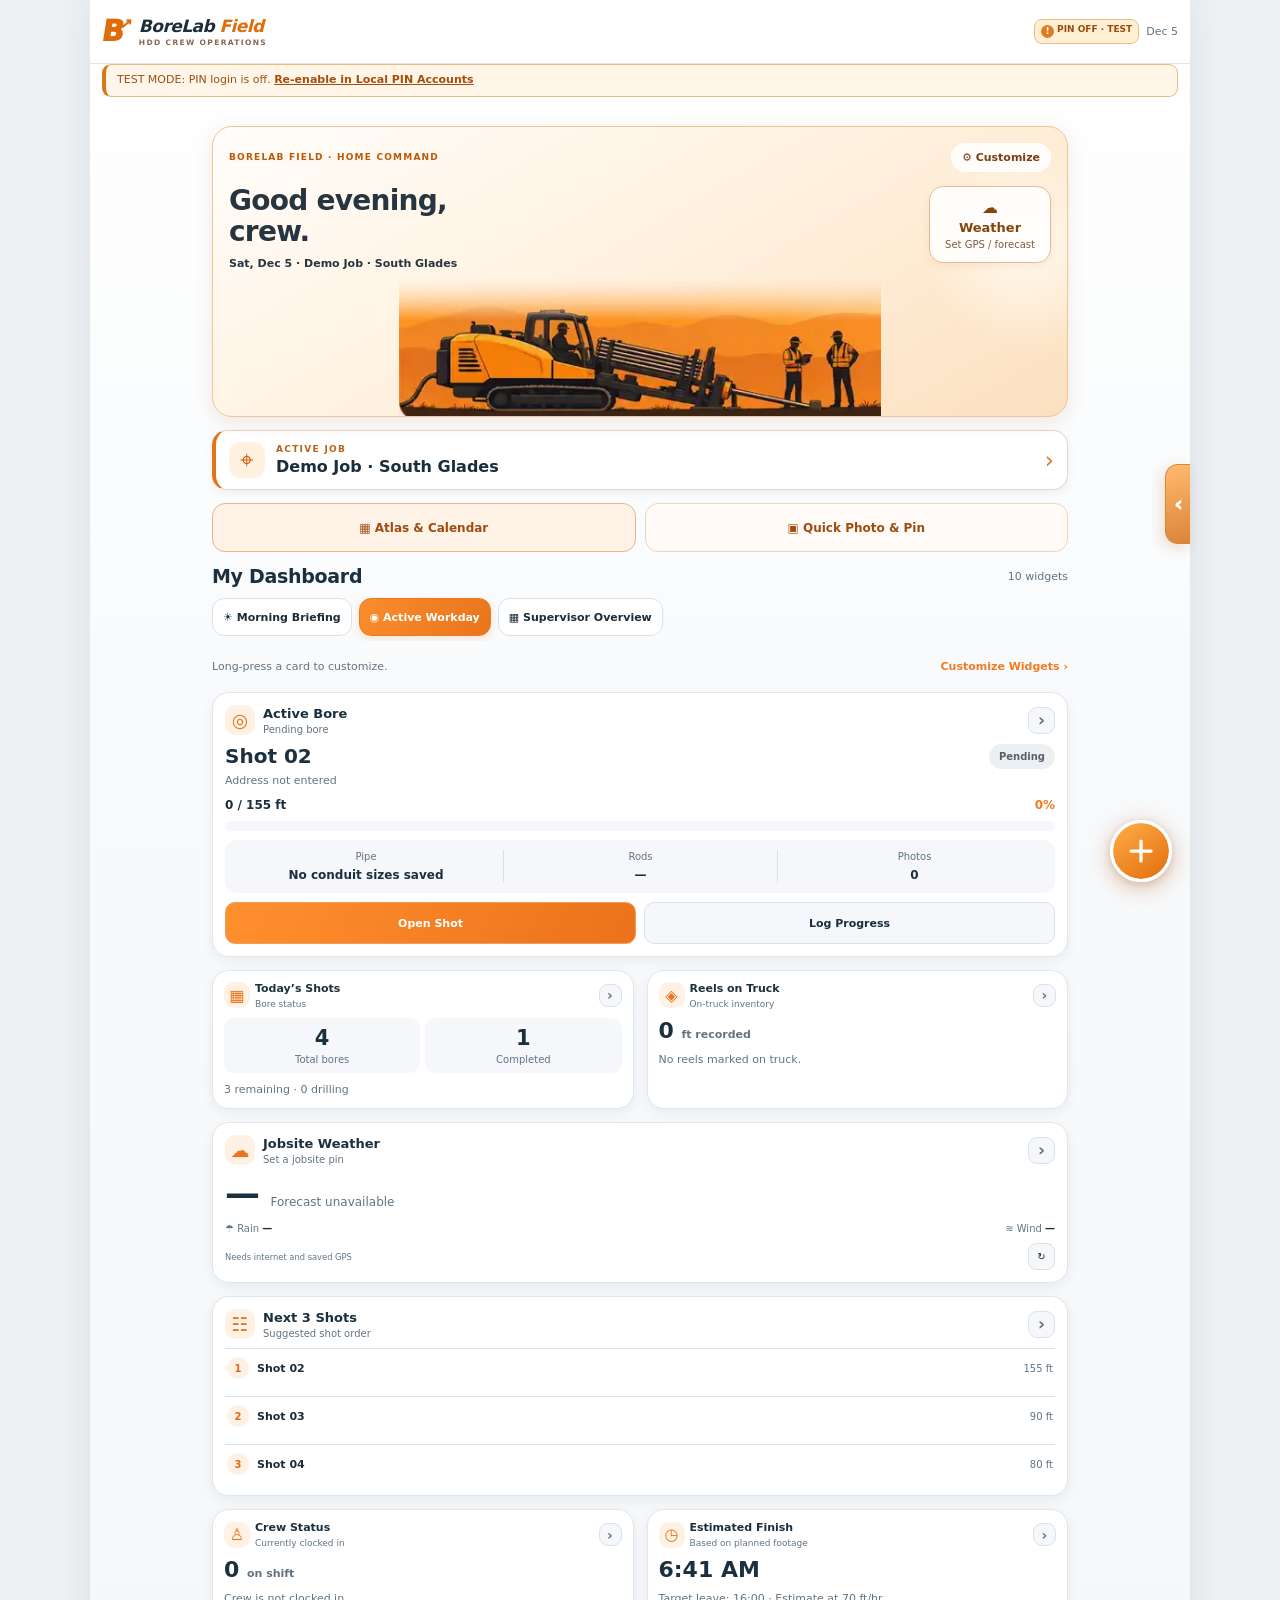
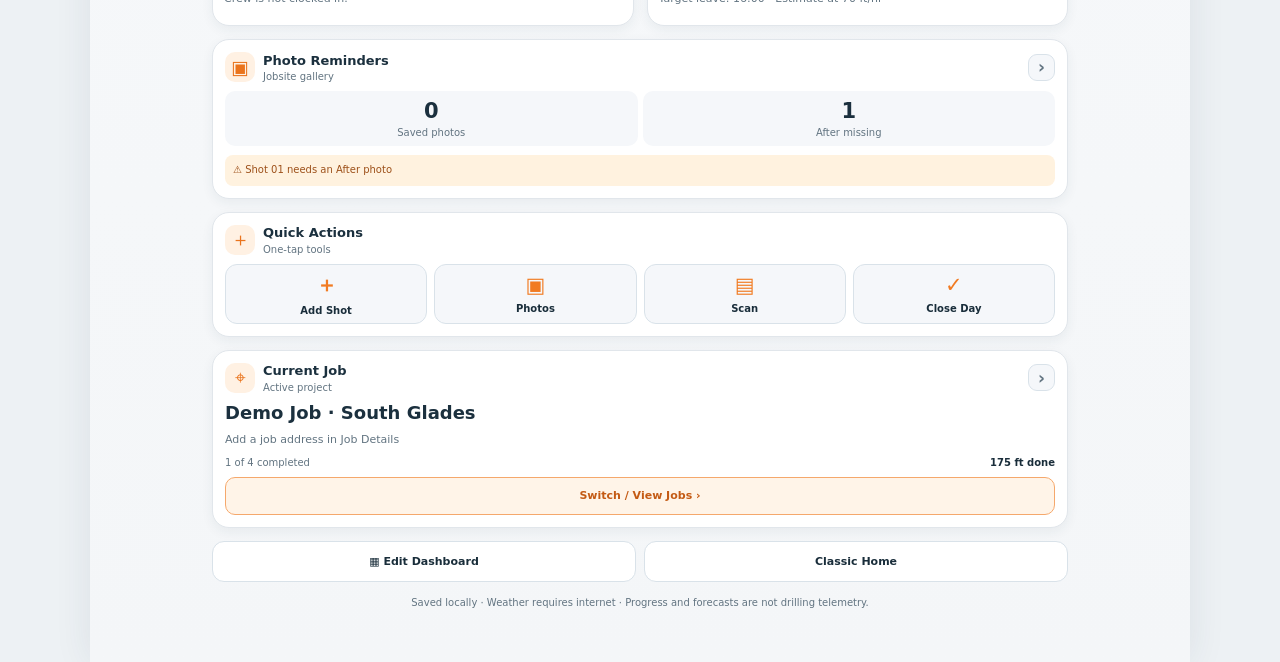
==== web/index.html @ 4ecd6b4b "Register Field Command route and move advanced tools into Settings" ====
<!doctype html>
<html lang="en" data-theme="daylight" data-local-auth="locked" data-local-role="none">
<head>
  <meta charset="utf-8">
  <meta name="viewport" content="width=device-width, initial-scale=1, viewport-fit=cover">
  <meta name="theme-color" content="#0b1722">
  <meta name="description" content="BoreLab Field — offline-friendly HDD crew job board, pipe planning, route ordering, GPS photos, saved crew roster, one-tap check-in and daily reports.">


<style>
:root{--bg:#09141f;--surface:#111f2d;--surface2:#162839;--surface3:#203448;--line:#294258;--text:#f4f8fb;--muted:#95acbd;--accent:#ff992c;--accent2:#e77712;--cyan:#21d7d3;--mint:#34dfb4;--danger:#fa7468;--shadow:0 16px 38px #0005;font-family:Inter,ui-sans-serif,system-ui,-apple-system,Segoe UI,Roboto,Arial,sans-serif;color-scheme:dark}*{box-sizing:border-box}html,body{margin:0;min-height:100%;background:#07111a;color:var(--text)}body{background:radial-gradient(circle at 15% -20%,#20445b 0,transparent 40%),#07111a}button,input,textarea,select{font:inherit}button{cursor:pointer}button:disabled{opacity:.44;cursor:not-allowed}a{color:var(--cyan)}.app-shell{max-width:1100px;margin:0 auto;min-height:100vh;min-height:100dvh;background:linear-gradient(180deg,#0e2030,#09141f 38%);padding-bottom:95px;box-shadow:0 0 70px #0007}.topbar{height:74px;display:flex;align-items:center;justify-content:space-between;padding:12px 18px;border-bottom:1px solid var(--line);background:#0b1b29ef;gap:12px;position:sticky;top:0;z-index:10;backdrop-filter:blur(12px)}.brand{display:flex;align-items:center;gap:11px;min-width:0}.brand-mark{font-weight:1000;font-size:33px;line-height:1;color:var(--accent);transform:skew(-9deg)}.brand-mark span{font-size:17px;vertical-align:top;margin-left:-5px}.brand strong{display:block;font-size:19px;font-style:italic;white-space:nowrap;letter-spacing:-.7px}.brand em{color:var(--accent);font-style:italic}.brand small{color:#a9bdc8;letter-spacing:2px;font-size:8px;display:block;margin-top:2px;font-weight:800}.top-date{font-size:12px;color:var(--muted);text-align:right;white-space:nowrap}.icon-btn{background:var(--surface2);border:1px solid var(--line);color:var(--text);border-radius:12px;padding:10px 12px}.icon-btn.small{font-size:21px;padding:6px 10px}.bottom-nav{position:fixed;z-index:15;bottom:0;left:50%;transform:translateX(-50%);height:78px;width:min(100%,1100px);display:flex;align-items:center;justify-content:space-around;background:#0d1f2ef7;border-top:1px solid #36546a;padding-bottom:env(safe-area-inset-bottom);backdrop-filter:blur(18px)}.nav-link{color:#aabcc7;background:none;border:0;padding:7px 12px;display:flex;flex-direction:column;align-items:center;gap:0;min-width:58px}.nav-link.active{color:var(--accent)}.nav-link small{font-size:11px}.nav-icon{font-size:28px;line-height:30px;font-weight:700}.new-shot-nav{height:58px;width:58px;flex-shrink:0;border-radius:50%;background:linear-gradient(135deg,#ffb044,#f1760b);color:#fff;border:4px solid #15283a;box-shadow:0 4px 18px #fa8b2380;font-size:38px;line-height:30px;margin-top:-24px}.page{padding:17px 16px 26px;max-width:1000px;margin:0 auto}.eyebrow{font-weight:800;font-size:10px;letter-spacing:2px;color:var(--cyan)}.muted{color:var(--muted)}.tiny{font-size:11px}.smalltext{font-size:13px}h1,h2,h3,p{margin:0}h1{font-size:27px;line-height:1.14;letter-spacing:-.7px}h2{font-size:19px;letter-spacing:-.3px}h3{font-size:15px}p{line-height:1.5}.hero{background:linear-gradient(110deg,#1b3447e8,#0e2437e8 60%,#14242e),radial-gradient(circle at 85% 55%,#ec841a55,transparent 25%);border:1px solid #3b5c6f;border-radius:20px;padding:20px;position:relative;overflow:hidden;box-shadow:var(--shadow);min-height:174px}.hero:after{content:"";position:absolute;right:-40px;bottom:-38px;width:220px;height:130px;border:24px solid #a75c1960;border-radius:60% 0 0 30%;transform:rotate(-24deg);pointer-events:none}.hero h1{margin-top:11px;max-width:420px}.hero p{margin-top:7px;font-size:13px;color:#bacbd6;max-width:415px}.hero .hero-tags{display:flex;gap:8px;margin-top:15px;flex-wrap:wrap}.tag,.status{font-size:11px;font-weight:800;border-radius:9px;padding:5px 8px;background:#1c3b4d;color:#cbebf4;border:1px solid #3a5f72;display:inline-block}.tag.teal{border-color:#1b8688;color:#48e1db;background:#0d353a}.status.complete{color:#67f4c4;background:#0a392f;border-color:#257f65}.status.progress{color:#ffce87;background:#46341d;border-color:#906432}.status.planned{color:#c2d2dd}.section-title{margin:22px 0 12px;display:flex;align-items:center;justify-content:space-between;gap:10px}.section-title h2{display:flex;align-items:center;gap:8px}.section-title .accentbar{width:5px;height:23px;background:var(--accent);border-radius:8px;display:inline-block}.section-title .hint{color:var(--muted);font-size:12px}.card{background:linear-gradient(140deg,#142739,#0f1f2d);border:1px solid #2a485e;border-radius:16px;padding:16px;box-shadow:0 5px 18px #0002}.card + .card{margin-top:12px}.progress{height:10px;background:#2c4354;border-radius:20px;overflow:hidden}.progress>div{height:100%;background:linear-gradient(90deg,#16bda4,#38e3ae);border-radius:20px;transition:width .25s}.card-head{display:flex;justify-content:space-between;align-items:center;gap:12px;margin-bottom:11px}.stats{display:grid;grid-template-columns:repeat(3,minmax(0,1fr));gap:10px;margin-top:12px}.stat{background:#122737;border:1px solid #29465b;border-radius:14px;padding:13px 10px;min-width:0}.stat span{display:block;color:#b0c2cd;font-size:11px;line-height:1.3}.stat strong{font-size:21px;display:block;margin-top:5px;white-space:nowrap}.stat strong.teal{color:var(--cyan)}.stat strong.orange{color:var(--accent)}.quick-grid{display:grid;grid-template-columns:repeat(3,1fr);gap:10px}.quick{border:1px solid #36586d;border-radius:14px;background:linear-gradient(150deg,#183247,#0e1e2c);padding:14px 7px;min-height:108px;display:flex;align-items:center;flex-direction:column;justify-content:center;gap:7px;color:var(--text);text-align:center}.quick .qicon{color:var(--accent);font-size:29px;line-height:30px}.quick strong{font-size:13px}.quick small{color:var(--muted);font-size:10px;line-height:1.3}.shot-list{display:grid;gap:10px}.shot{display:grid;grid-template-columns:auto 1fr auto;gap:12px;align-items:center;padding:13px;border-radius:14px;border:1px solid #35546b;background:#122636}.shot .shot-icon{display:grid;place-items:center;width:35px;height:38px;border-radius:10px;background:#254055;color:var(--accent);font-size:19px}.shot h3{font-size:14px;margin-bottom:4px}.shot small{font-size:11px;color:var(--muted);line-height:1.4}.shot-actions{display:flex;align-items:center;gap:5px}.shot .foot{color:var(--cyan);font-weight:850;font-size:14px}.shot-actions button{border:0;background:transparent;color:#b6c8d2;padding:8px;font-size:20px}.action-row{display:flex;flex-wrap:wrap;gap:9px;margin-top:12px}.btn{border:1px solid #476176;background:#1d3548;border-radius:12px;color:#f3f7fb;font-weight:750;padding:12px 16px;display:inline-flex;align-items:center;justify-content:center;gap:8px;text-decoration:none;font-size:13px}.btn.primary{border-color:#ffac47;background:linear-gradient(130deg,#ed8d24,#c9670b);color:white}.btn.cyan{border-color:#28bbba;background:linear-gradient(135deg,#058e94,#037177)}.btn.ghost{background:#102332}.btn.danger{border-color:#a94444;background:#4b2329}.btn.full{width:100%}.btn.micro{padding:6px 9px;font-size:11px;border-radius:8px}.btn:focus-visible,.nav-link:focus-visible,.quick:focus-visible{outline:2px solid var(--cyan);outline-offset:2px}.note{padding:12px 13px;border-radius:12px;border:1px solid #5e5c40;background:#343220;color:#eddfac;font-size:12px;line-height:1.45}.note.good{border-color:#2b766a;background:#123b37;color:#93f1d0}.note.error{border-color:#8c4750;background:#3d252d;color:#ffc3c3}.field{display:flex;flex-direction:column;gap:7px;font-size:12px;color:#b6cad5;font-weight:700}.field input,.field select,.field textarea{background:#0c1b28;color:#f6f9fc;border:1px solid #39596f;border-radius:10px;padding:11px 12px;min-width:0;width:100%;outline:none;font-size:14px}.field textarea{min-height:80px;resize:vertical}.field input:focus,.field select:focus,.field textarea:focus{border-color:var(--cyan);box-shadow:0 0 0 2px #21d7d322}.form-grid{display:grid;grid-template-columns:repeat(2,minmax(0,1fr));gap:12px}.field.wide{grid-column:1/-1}.select-row{display:flex;flex-wrap:wrap;gap:8px}.chip{border:1px solid #345771;color:#bdccdb;border-radius:99px;padding:9px 12px;background:#112837;font-size:12px;font-weight:750}.chip.active{border-color:var(--cyan);background:#10434b;color:#9bf4ee}.route-map{width:100%;height:230px;background:linear-gradient(130deg,#122635,#1d3445);border:1px solid #365569;border-radius:14px;overflow:hidden;position:relative}.route-map svg{width:100%;height:100%;display:block}.route-line{stroke:#21d7d3;stroke-width:3;stroke-dasharray:5 5;fill:none}.map-caption{position:absolute;bottom:10px;left:12px;color:#c2d2da;font-size:10px;background:#0b1b27cf;border-radius:6px;padding:5px 7px}.route-item{display:flex;align-items:center;gap:11px;padding:12px 3px;border-bottom:1px solid #294358}.route-item:last-child{border:0}.bubble{display:grid;place-items:center;background:linear-gradient(130deg,#ffb048,#e37410);color:white;border:2px solid #ffd68c;border-radius:50%;width:29px;height:29px;font-size:12px;font-weight:900;flex-shrink:0}.route-item .right{margin-left:auto;text-align:right;white-space:nowrap}.route-item .right strong{color:var(--cyan);font-size:13px}.route-item small{color:var(--muted);font-size:11px}.empty{text-align:center;padding:28px 20px;color:var(--muted);border:1px dashed #3a596b;border-radius:14px;background:#15293988}.empty .emptyicon{font-size:35px;color:var(--accent);margin-bottom:10px}.empty strong{color:#e4edf2;display:block;margin-bottom:7px}.photo-grid{display:grid;grid-template-columns:repeat(2,minmax(0,1fr));gap:10px}.photo-tile{background:#16293a;border:1px solid #365569;border-radius:13px;overflow:hidden;text-align:left;color:white;padding:0}.photo-tile img{width:100%;height:140px;display:block;object-fit:cover;background:#263947}.photo-tile .photo-text{padding:9px}.photo-tile .photo-text strong{font-size:12px;display:block;white-space:nowrap;overflow:hidden;text-overflow:ellipsis}.photo-tile .photo-text small{font-size:10px;color:var(--muted)}.photo-preview{max-width:100%;max-height:46vh;object-fit:contain;border-radius:10px}.modal-backdrop{position:fixed;inset:0;background:#01090edc;z-index:50;display:flex;align-items:flex-end;justify-content:center}.modal{width:min(100%,620px);max-height:92dvh;overflow:auto;background:#102332;border:1px solid #45647a;border-radius:22px 22px 0 0;padding:21px 17px 26px;box-shadow:0 -25px 90px #000b}.modal h2{font-size:20px}.modal-head{display:flex;align-items:center;justify-content:space-between;margin-bottom:17px}.modal form{display:grid;gap:13px}.modal .modal-footer{display:flex;justify-content:flex-end;gap:8px;margin-top:5px}.divider{height:1px;background:#2a4458;margin:15px 0}.table-wrap{overflow:auto}table{width:100%;border-collapse:collapse;font-size:12px}th,td{padding:11px 7px;text-align:left;border-bottom:1px solid #2e475a}th{color:var(--muted);font-weight:750}td:last-child,th:last-child{text-align:right}.toggle-item{padding:12px 0;border-bottom:1px solid #2d4355;display:flex;justify-content:space-between;align-items:center;gap:12px}.toggle-item label{font-size:13px}.settings-item{padding:11px 0;border-bottom:1px solid #30495c;display:flex;align-items:center;justify-content:space-between;gap:8px}.kbd{color:var(--muted);font-size:11px}.footer-note{text-align:center;font-size:11px;color:#70899b;margin:18px auto 12px;max-width:600px}#toast{position:fixed;z-index:100;bottom:94px;left:50%;transform:translate(-50%,20px);color:#fff;background:#19394a;border:1px solid var(--cyan);border-radius:13px;padding:12px 16px;font-size:13px;max-width:92vw;opacity:0;pointer-events:none;transition:.2s;box-shadow:0 10px 25px #0008}#toast.visible{opacity:1;transform:translate(-50%,0)}.hidden{display:none!important}.text-right{text-align:right}.between{display:flex;align-items:center;justify-content:space-between;gap:12px}.gap8{display:flex;gap:8px;align-items:center}.pillrow{display:flex;gap:6px;flex-wrap:wrap;margin-top:12px}.subheading{margin:0 0 10px;color:#a9c6d4;font-size:12px}.spaced{margin-top:13px}.lightline{border-top:1px solid #29465b;padding-top:12px;margin-top:12px}@media(min-width:700px){.page{padding:22px 32px 35px}.split{display:grid;grid-template-columns:1fr 1fr;gap:14px}.split>.card{margin-top:0}.quick-grid{grid-template-columns:repeat(4,1fr)}.hero{min-height:188px;padding:25px}.hero h1{font-size:32px}.photo-grid{grid-template-columns:repeat(3,1fr)}}@media(max-width:360px){.brand strong{font-size:16px}.brand small{font-size:7px}.top-date{font-size:10px}.page{padding:14px 11px}.stats{gap:6px}.stat{padding:10px 7px}.stat strong{font-size:18px}.quick strong{font-size:11px}.quick small{font-size:9px}.shot{gap:8px}.btn{padding:10px 12px}}

/* Crew check-in / roster additions */
.crew-picker{display:grid;grid-template-columns:repeat(2,minmax(0,1fr));gap:8px;margin-top:14px}.crew-pick{display:flex;gap:8px;align-items:center;padding:11px 9px;border:1px solid #385668;border-radius:11px;background:#0d2333;font-size:13px;min-width:0}.crew-pick input{accent-color:#18c7b4;width:18px;height:18px;flex:none}.crew-pick span{overflow-wrap:anywhere;flex:1}.onshift{color:#75e8b6;font-size:10px;white-space:nowrap}.checkout-row{display:grid;grid-template-columns:minmax(0,1fr) 140px;align-items:center;gap:10px;border-bottom:1px solid #2a4558;padding:9px 0}.checkout-row .field{font-size:11px}.btn:disabled{opacity:.45;filter:grayscale(.6);cursor:not-allowed}@media(max-width:360px){.crew-picker{grid-template-columns:1fr}}


/* v0.3 DAYLIGHT MODE — high contrast white/orange for outdoor HDD work. */
html[data-theme="daylight"]{
 --bg:#f4f7fa;--surface:#fff;--surface2:#edf3f7;--surface3:#e4edf4;--line:#c7d4df;
 --text:#142533;--muted:#526778;--accent:#db6700;--accent2:#a94a00;--cyan:#007e85;
 --mint:#067b5d;--danger:#b52e36;--shadow:0 6px 18px #17304814;color-scheme:light
}
html[data-theme="daylight"] body{background:#e8eef3;color:var(--text)}
html[data-theme="daylight"] .app-shell{background:linear-gradient(180deg,#fff,#f4f7fa 38%);box-shadow:0 0 36px #223c5115}
html[data-theme="daylight"] .topbar{background:#fffffff5;border-color:#c9d6df}
html[data-theme="daylight"] .brand small{color:#4c6271}
html[data-theme="daylight"] .bottom-nav{background:#fffffffa;border-top:1px solid #c5d3dd;box-shadow:0 -5px 20px #233d5116}
html[data-theme="daylight"] .nav-link{color:#455c6d}
html[data-theme="daylight"] .nav-link.active{color:#bb5100}
html[data-theme="daylight"] .new-shot-nav{border-color:#fff;box-shadow:0 4px 16px #c56b3061}
html[data-theme="daylight"] .icon-btn{background:#f4f7fa;border-color:#c4d3dd}
html[data-theme="daylight"] .eyebrow{color:#a94800}
html[data-theme="daylight"] .hero{background:linear-gradient(115deg,#17364acb,#10283feb),radial-gradient(circle at 70% 55%,#d9693280,transparent 40%);color:#fff;border-color:#3d6478}
html[data-theme="daylight"] .hero p{color:#e1edf3}
html[data-theme="daylight"] .hero .eyebrow{color:#ffc78e}
html[data-theme="daylight"] .tag{background:#e8eff3;color:#263f50;border-color:#bbcbd5}
html[data-theme="daylight"] .hero .tag{background:#244151;color:#f4f9fc;border-color:#547085}
html[data-theme="daylight"] .tag.teal{background:#d7f3f0;color:#006b67;border-color:#6ebfbb}
html[data-theme="daylight"] .status{background:#e8eef2;color:#263e4c;border-color:#bdd0dc;white-space:nowrap}
html[data-theme="daylight"] .status.complete{background:#d5f3e3;color:#0a6344;border-color:#86d7b1}
html[data-theme="daylight"] .status.progress{background:#fff0d4;color:#8f4a00;border-color:#e9b564}
html[data-theme="daylight"] .status.planned{color:#3a505e}
html[data-theme="daylight"] .card{background:#fff;border-color:#cfdae3;box-shadow:0 3px 12px #1d455012}
html[data-theme="daylight"] .stat{background:#f4f7fa;border-color:#d6e0e7}
html[data-theme="daylight"] .stat span{color:#4b6070}
html[data-theme="daylight"] .stat strong.teal{color:#007c7c}
html[data-theme="daylight"] .stat strong.orange{color:#c15b00}
html[data-theme="daylight"] .quick{background:#fff;border-color:#d1dce4}
html[data-theme="daylight"] .quick .qicon{color:#cf6300}
html[data-theme="daylight"] .shot{background:#fff;border-color:#d1dce4}
html[data-theme="daylight"] .shot .shot-icon{background:#fff0df;color:#c75a00}
html[data-theme="daylight"] .shot .foot{color:#00757c}
html[data-theme="daylight"] .shot-actions button{color:#355569}
html[data-theme="daylight"] .progress{background:#dde8ef}
html[data-theme="daylight"] .progress>div{background:linear-gradient(90deg,#f5a12e,#e57908)}
html[data-theme="daylight"] .btn{background:#f2f6f9;border-color:#b7cbd7;color:#173042}
html[data-theme="daylight"] .btn.primary{color:#fff;border-color:#d46b0a;background:linear-gradient(135deg,#f28b1d,#c85700)}
html[data-theme="daylight"] .btn.cyan{background:#007e84;border-color:#006b70;color:#fff}
html[data-theme="daylight"] .btn.ghost{background:#fff}
html[data-theme="daylight"] .btn.danger{background:#fff1f1;color:#a72831;border-color:#d6a0a4}
html[data-theme="daylight"] .note{background:#fff5df;border-color:#e0c27e;color:#695017}
html[data-theme="daylight"] .note.good{background:#e8f7ed;border-color:#9acbac;color:#175f43}
html[data-theme="daylight"] .note.error{background:#fff1f1;border-color:#d2a1a5;color:#982a33}
html[data-theme="daylight"] .field{color:#314b5d}
html[data-theme="daylight"] .field input,
html[data-theme="daylight"] .field select,
html[data-theme="daylight"] .field textarea{background:#fff;color:#182e3f;border-color:#b8ccd8}
html[data-theme="daylight"] .field input:focus,
html[data-theme="daylight"] .field select:focus,
html[data-theme="daylight"] .field textarea:focus{border-color:#d77207;box-shadow:0 0 0 2px #f3a54b50}
html[data-theme="daylight"] .chip{background:#f1f6fa;border-color:#c8d7e0;color:#314c5e}
html[data-theme="daylight"] .chip.active{background:#fff0df;border-color:#d47b12;color:#975000}
html[data-theme="daylight"] .route-map{background:linear-gradient(140deg,#e9f2f5,#dce8ed);border-color:#bcd0dc}
html[data-theme="daylight"] .map-caption{background:#173344d9;color:white}
html[data-theme="daylight"] .route-item{border-color:#d3e0e7}
html[data-theme="daylight"] .route-item .right strong{color:#00757a}
html[data-theme="daylight"] .empty{background:#f6f9fb;border-color:#bdcdd7}
html[data-theme="daylight"] .empty strong{color:#233c4b}
html[data-theme="daylight"] .photo-tile{background:#fff;border-color:#c3d3dd;color:#142c3b}
html[data-theme="daylight"] .photo-tile img{background:#e5edf2}
html[data-theme="daylight"] .modal{background:#fff;border-color:#bbccd7;box-shadow:0 -18px 48px #09202d38}
html[data-theme="daylight"] .divider,
html[data-theme="daylight"] .settings-item,
html[data-theme="daylight"] .checkout-row{border-color:#d8e1e7;background-color:transparent}
html[data-theme="daylight"] th,
html[data-theme="daylight"] td{border-color:#dce5eb}
html[data-theme="daylight"] th{color:#4a6070}
html[data-theme="daylight"] .crew-pick{background:#f7fafc;border-color:#c8d8e1}
html[data-theme="daylight"] .onshift{color:#13704c}
html[data-theme="daylight"] .footer-note{color:#5f7586}
html[data-theme="daylight"] #toast{color:white;background:#1d384b;border-color:#d07919}
html[data-theme="daylight"] .kbd{color:#617688}
html[data-theme="daylight"] .toggle-item{border-color:#d3e1e9}
@media(max-width:420px){
 .table-wrap{overflow-x:auto;-webkit-overflow-scrolling:touch}
 .table-wrap table{min-width:420px}
 .status{font-size:10px;padding:4px 6px}
}


/* v0.3.1 phone clarity: ensure status pills and actions are never clipped. */
.status.progress{height:auto;min-height:0;width:auto;overflow:visible;display:inline-flex;align-items:center;line-height:1.3;white-space:nowrap}
.card-head>div:first-child{min-width:0;flex:1}
.card-head>div:first-child h2{overflow-wrap:anywhere}
.card-head>.status{flex-shrink:0;margin-left:6px;align-self:center}
.crew-entries{padding:5px 14px}
.crew-entry{padding:13px 2px;border-bottom:1px solid var(--line);min-width:0}
.crew-entry:last-child{border-bottom:0}
.crew-entry-head{display:flex;justify-content:space-between;align-items:center;gap:10px;min-width:0}
.crew-entry-head .person{min-width:0;overflow-wrap:anywhere}
.crew-entry-head .person strong{display:block;font-size:14px}
.crew-entry-head .person small{display:block;margin-top:3px;font-size:11px}
.crew-entry-head .status{font-size:10px;flex-shrink:0;padding:5px 9px}
.crew-entry-foot{display:flex;justify-content:space-between;gap:12px;align-items:center;margin-top:10px;min-width:0}
.crew-entry-times{display:flex;gap:14px;align-items:baseline;flex-wrap:wrap;min-width:0;font-size:12px}
.crew-entry-times .muted{font-size:11px;margin-right:4px}
.crew-entry-times strong{font-size:12px;white-space:nowrap}
.crew-entry-foot .btn{flex-shrink:0}
html[data-theme="daylight"] .crew-entry{border-color:#dce5eb}
@media(max-width:600px){
 .hero{min-height:0;padding:15px 17px;border-radius:17px}
 .hero h1{font-size:22px;margin-top:6px}
 .hero p{font-size:12px;margin-top:5px;line-height:1.38}
 .hero .hero-tags{margin-top:10px;gap:6px}
 .hero .tag{font-size:10px;padding:5px 7px}
 .section-title{margin:17px 0 9px}
 .page{padding-top:14px}
 .card{padding:14px}
 .stat{padding:11px 8px}
 .stat strong{font-size:19px}
 .crew-entries{padding:4px 13px}
 .crew-entry-times{gap:7px 12px}
}
@media(max-width:360px){
 .card-head{align-items:flex-start}
 .card-head .status{margin-top:2px}
 .stats{gap:6px}
 .stat span{font-size:10px}
 .stat strong{font-size:18px}
 .crew-entry-foot{gap:6px}
}


/* Partially available map pins and assisted address lookups */
.route-map{background:#eaf1f5}
html:not([data-theme="daylight"]) .route-map{background:#142638}
.route-map .map-caption{max-width:calc(100% - 24px);white-space:normal;line-height:1.3}
.empty .btn{margin-top:12px}


.planner-mode-summary{display:flex;flex-direction:column;gap:7px;margin-top:14px;padding:14px 15px;background:#fff4e6;border:1px solid #e7bb83;border-radius:13px;line-height:1.38}
.planner-mode-summary strong{font-size:14px;color:#894000}
.planner-mode-summary span{font-size:12px;color:#344957}
.planner-mode-summary small{font-size:11px;color:#865013;font-weight:750}
html[data-theme="dark"] .planner-mode-summary{background:#2b2c26;border-color:#856439}
html[data-theme="dark"] .planner-mode-summary strong{color:#ffbe70}
html[data-theme="dark"] .planner-mode-summary span{color:#d5e0e8}
html[data-theme="dark"] .planner-mode-summary small{color:#ffc588}

.planner-home-summary{margin-bottom:9px;padding:12px 14px}
.planner-home-label{display:block;font-size:15px;line-height:1.4;margin-top:4px;overflow-wrap:anywhere}
.planner-home-summary small{display:block;margin-top:4px;font-size:11px}
.planner-home-summary .btn{flex-shrink:0}
#homeBaseSettings{scroll-margin-top:85px}
.map-pin{cursor:pointer;outline:none}
.map-pin:focus-visible circle{stroke:#172c39;stroke-width:4}
.route-item .right .btn{white-space:nowrap}
.equipment-item{display:flex;align-items:center;justify-content:space-between;gap:12px;border-bottom:1px solid var(--line);padding:12px 0}
.equipment-item:last-child{border-bottom:0}
.equipment-item small,.equipment-choice small{display:block;color:var(--muted);font-size:11px;margin-top:4px}
.equipment-checks{display:grid;grid-template-columns:repeat(2,minmax(0,1fr));gap:8px}
.equipment-choice{display:flex;align-items:center;gap:9px;padding:10px;border:1px solid var(--line);border-radius:11px;font-size:12px;min-width:0}
.equipment-choice input{accent-color:var(--accent);width:17px;height:17px}
.equipment-choice span{min-width:0;overflow-wrap:anywhere}
@media(max-width:430px){.equipment-checks{grid-template-columns:1fr}.equipment-item{align-items:flex-start;flex-wrap:wrap}}

/* v0.4.1: collapsed mode selector keeps job route as the focus. */
.route-picker-toggle{width:100%;min-height:58px;display:flex;align-items:center;justify-content:space-between;gap:12px;padding:12px 14px;appearance:none;border:1px solid var(--line);background:var(--surface2);color:var(--text);border-radius:13px;cursor:pointer;text-align:left;font:inherit}
.route-picker-toggle:focus-visible{outline:3px solid var(--accent);outline-offset:2px}
.route-picker-text{min-width:0;display:flex;flex-direction:column;gap:5px}
.route-picker-text strong{font-size:13px;line-height:1.3}
.route-picker-text small{font-size:12px;font-weight:700;color:var(--accent);line-height:1.2}
.route-picker-chevron{display:flex;align-items:center;justify-content:center;flex-shrink:0;width:29px;height:29px;border-radius:50%;background:var(--surface3);color:var(--text);font-size:21px}
.route-mode-choices{padding:12px 1px 2px}
.route-mode-choices[hidden]{display:none!important}
.route-result-note{display:flex;flex-direction:column;gap:5px;margin-top:11px}
.route-result-note:empty{display:none}
.route-result-note span{font-size:12px;color:var(--muted);line-height:1.4}
.route-result-note small{font-size:11px;color:var(--muted)}
.route-result-warning{padding:9px 11px;border-radius:10px;border:1px solid #e9c482;background:#fff1d9;color:#835000!important}
html[data-theme="dark"] .route-result-warning{border-color:#75593a;background:#332b20;color:#ffd18c!important}

.pipe-ledger-row{display:flex;justify-content:space-between;gap:12px;padding:10px 0;border-bottom:1px solid var(--line)}.pipe-ledger-row:last-child{border-bottom:0}
.equipment-row{padding:12px 0;border-bottom:1px solid var(--line)}.equipment-row:last-child{border-bottom:0}.equipment-row>.btn{margin:7px 7px 0 0}.service-alert{padding:10px 12px;border:1px solid var(--line);border-radius:10px;margin:8px 0}.service-alert.due{background:#ffedec;color:#8d2021;border-color:#e8afa8}.service-alert.soon{background:#fff0ce;color:#875000;border-color:#e6c179}.service-alert.good{background:#e5f8ee;color:#16613e;border-color:#9ad0b0}.service-alert.setup{background:var(--surface2);color:var(--text)}.service-alert p{margin-top:5px}html[data-theme="dark"] .service-alert.due{background:#4a2629;color:#ffd3cf}html[data-theme="dark"] .service-alert.soon{background:#4a3b20;color:#ffe5b1}html[data-theme="dark"] .service-alert.good{background:#204239;color:#c6f5dc}.truck-maintenance-form[hidden]{display:none!important}
.closeout-stats{display:grid;grid-template-columns:repeat(2,minmax(0,1fr));gap:10px;margin-top:13px}
.closeout-stats>div{display:flex;flex-direction:column;gap:5px;background:var(--surface2);padding:12px;border:1px solid var(--line);border-radius:11px}
.closeout-stats strong{font-size:21px;color:var(--accent)}.closeout-stats small{font-size:11px;color:var(--muted)}
.closeout-check{display:flex;align-items:center;gap:12px;padding:12px 4px;border-bottom:1px solid var(--line);font-size:13px}
.closeout-check input{width:20px;height:20px;accent-color:#e57e20}
.closeout-item{display:flex;flex-direction:column;gap:4px;padding:10px 0;border-bottom:1px solid var(--line)}
.closeout-item small{color:var(--muted)}
.closeout-warning{padding:12px 14px;margin-top:12px;border-radius:12px;background:#fff1d9;color:#794d10;border:1px solid #e9c582}
.closeout-warning p{font-size:12px;line-height:1.4;margin:5px 0 0}
html[data-theme="dark"] .closeout-warning{background:#362d20;color:#ffd799;border-color:#6f5630}

.mud-stat-grid{display:grid;grid-template-columns:repeat(3,minmax(0,1fr));gap:8px}.mud-stat-grid>div{border:1px solid var(--line);background:var(--surface2);padding:10px 8px;border-radius:10px;display:flex;flex-direction:column;gap:4px}.mud-stat-grid small{font-size:11px;color:var(--muted)}.mud-stat-grid strong{font-size:13px}
.mud-product-item{display:flex;align-items:center;gap:8px;border-bottom:1px solid var(--line);padding:10px 0}.mud-product-item label{display:flex;align-items:center;gap:9px;flex:1;min-width:0;font-size:12px}.mud-product-item input{width:18px;height:18px;flex-shrink:0;accent-color:#e57e20}.mud-product-item label span{min-width:0;overflow-wrap:anywhere}.mud-product-item small,.mud-dose-item small{display:block;color:var(--muted);font-size:11px;margin-top:4px;overflow-wrap:anywhere}.mud-dose-item{display:flex;align-items:flex-start;justify-content:space-between;gap:12px;padding:11px 0;border-bottom:1px solid var(--line);font-size:12px}.mud-dose-item>strong:last-child{color:var(--accent);text-align:right;flex-shrink:0}
.mud-label-preview{display:flex;align-items:center;gap:13px;margin:12px 0;border:1px solid var(--line);background:var(--surface2);padding:10px;border-radius:12px}
.mud-label-preview img{width:85px;height:96px;object-fit:contain;background:white;border-radius:8px}
.mud-label-preview strong{font-size:12px;line-height:1.4}
.mud-scan-copy{margin:10px 0 16px;border:1px solid var(--line);border-radius:10px;padding:11px}
.mud-scan-copy summary{cursor:pointer;font-size:12px;font-weight:750}
.mud-scan-copy pre{font-size:11px;line-height:1.4;white-space:pre-wrap;word-break:break-word;max-height:230px;overflow:auto;color:var(--muted)}
.mud-rate-check{display:flex;gap:10px;padding:12px;background:var(--surface2);border-radius:11px;align-items:flex-start;font-size:12px}
.mud-rate-check input{margin-top:1px;flex-shrink:0;width:20px;height:20px;accent-color:var(--accent)}

.mud-level-control{grid-column:1/-1;min-width:0}
.mud-level-heading{display:block;font-size:13px;font-weight:800;margin-bottom:9px}
.mud-level-picks{display:grid;grid-template-columns:repeat(3,minmax(0,1fr));gap:7px}
.mud-level-choice{font:inherit;font-size:12px;font-weight:700;min-height:44px;padding:8px 5px;border:1px solid var(--line);border-radius:10px;background:var(--surface2);color:var(--text);cursor:pointer}
.mud-level-choice.active{background:var(--accent);color:white;border-color:var(--accent)}
.mud-level-choice:focus-visible{outline:3px solid var(--accent);outline-offset:2px}
.mud-level-control input[readonly]{background:var(--surface2);opacity:0.9}
.mud-level-hint{margin-top:7px;line-height:1.45}
@media(min-width:540px){.mud-level-picks{grid-template-columns:repeat(6,minmax(0,1fr))}}

.mud-stock-number{display:flex;flex-direction:column;gap:4px;margin-top:12px;background:var(--surface2);border-radius:10px;padding:12px}
.mud-stock-number strong{font-size:20px;color:var(--accent)}
.mud-stock-number small{font-size:11px;color:var(--muted)}
.mud-stock-row{display:flex;justify-content:space-between;align-items:center;gap:12px;padding:11px 0;border-bottom:1px solid var(--line);font-size:12px}
.mud-stock-row:last-child{border-bottom:0}
.mud-stock-row strong:last-child{text-align:right}

.mud-stock-check{display:flex;align-items:center;justify-content:space-between;gap:10px;padding:11px 0;border-bottom:1px solid var(--line);font-size:12px}
.mud-stock-check>div{min-width:0;overflow-wrap:anywhere}.mud-stock-check p{margin-top:4px}
.mud-stock-check>strong{text-align:right;flex-shrink:0;font-size:11px}
.mud-stock-check.short>strong{color:#c94b37}.mud-stock-check.enough>strong{color:#28865a}.mud-stock-check.untracked>strong{color:var(--muted)}
.mud-recipe-line{display:flex;justify-content:space-between;gap:10px;padding:7px 0;border-bottom:1px solid var(--line);font-size:12px}.mud-recipe-line>strong{flex-shrink:0}


/* Disk-backed offline PDF manual badges. */
.manual-machine-grid{display:grid;grid-template-columns:repeat(2,minmax(0,1fr));gap:8px}
.manual-machine{padding:12px;min-height:70px;border:1px solid var(--line);background:var(--surface2);color:var(--text);border-radius:12px;text-align:left}
.manual-machine.active{border:2px solid var(--accent);background:var(--surface3)}
.manual-machine strong{display:block;font-size:14px}
.manual-machine small{color:var(--muted);font-size:11px}
.manual-slot{padding:13px 0;border-bottom:1px solid var(--line)}
.manual-slot:last-child{border:0}
.manual-slot-info{display:flex;align-items:flex-start;justify-content:space-between;gap:10px}
.manual-slot .action-row{margin-top:10px}
.manual-search-result{border:1px solid var(--line);background:var(--surface2);border-radius:12px;margin-top:10px;padding:12px}
.manual-search-result .smalltext{line-height:1.5}
.manual-highlight{background:#ffd46b;color:#27210e;border-radius:3px;padding:0 2px}
.manual-alt-row{display:flex;align-items:flex-start;flex-wrap:wrap;gap:8px;padding:8px 0 0;margin-top:6px}
.manual-alt-row .tiny{flex:1 1 160px;align-self:center}
.manual-my-link{border-left:3px solid var(--cyan);padding-left:8px}
.manual-ok{color:var(--mint);font-size:12px;font-weight:800}
.manual-missing{color:var(--muted);font-size:12px;font-weight:700}
@media(min-width:650px){.manual-machine-grid{grid-template-columns:repeat(3,minmax(0,1fr))}}


/* BoreLab Field v0.10: teach through actions, not a wall of utilities. */
.ux-welcome{display:flex;align-items:center;justify-content:space-between;gap:12px;margin:4px 0 18px}
.ux-welcome h1{font-size:clamp(25px,5.8vw,35px);letter-spacing:-.9px}
.ux-welcome .eyebrow{letter-spacing:1.15px}
.ux-job-card{background:var(--surface);border:1px solid var(--line);border-left:5px solid #0b9e94;border-radius:18px;padding:16px;box-shadow:var(--shadow);display:grid;gap:14px}
.ux-job-title{display:flex;align-items:center;justify-content:space-between;gap:10px}
.ux-job-title h2{font-size:clamp(20px,4.8vw,26px)}
.ux-job-title p{font-size:12px;color:var(--muted);margin-top:3px}
.ux-progress-track{height:11px;border-radius:99px;background:var(--surface3);overflow:hidden}
.ux-progress-fill{height:100%;background:linear-gradient(90deg,#008d8d,#15b9a3);border-radius:99px}
.ux-job-meta{display:flex;justify-content:space-between;gap:12px;flex-wrap:wrap}
.ux-job-meta span{font-size:12px;color:var(--muted)}
.ux-job-meta strong{font-size:15px;color:var(--text);display:block;margin-top:3px}
.ux-section-heading{display:flex;align-items:center;justify-content:space-between;gap:10px;margin:22px 0 12px}
.ux-section-heading h2{font-size:19px}
.ux-section-heading .btn{white-space:nowrap}
.ux-tile-grid{display:grid;grid-template-columns:repeat(2,minmax(0,1fr));gap:11px}
.ux-tile{min-width:0;min-height:102px;display:flex;align-items:center;gap:10px;border:1px solid var(--line);background:var(--surface);border-radius:16px;padding:14px 11px;text-align:left;color:var(--text);box-shadow:var(--shadow);transition:transform .1s ease,border-color .1s ease}
.ux-tile:active{transform:scale(.98)}.ux-tile:focus-visible{outline:3px solid var(--accent);outline-offset:2px}
.ux-tile-icon{display:grid;place-items:center;flex-shrink:0;width:42px;height:42px;border-radius:13px;background:var(--surface2);font-size:26px;color:var(--accent)}
.ux-tile:nth-child(4n+1) .ux-tile-icon{background:#fff0dc;color:#a75507}
.ux-tile:nth-child(4n+2) .ux-tile-icon{background:#e2f5f1;color:#057967}
.ux-tile:nth-child(4n+3) .ux-tile-icon{background:#e6f0fe;color:#2768b0}
.ux-tile:nth-child(4n+4) .ux-tile-icon{background:#eff0f5;color:#586778}
.ux-tile strong{display:block;font-size:14px;line-height:1.15}
.ux-tile small{display:block;color:var(--muted);font-size:11px;line-height:1.3;margin-top:4px}
.ux-next{border:1px solid #e6c999;border-radius:16px;background:linear-gradient(120deg,#fff6e5,#ffe6bc);color:#442b12;padding:15px;display:flex;gap:12px;align-items:center;margin-top:15px}
.ux-next strong{display:block;color:#8d4809;font-size:11px;letter-spacing:.8px;text-transform:uppercase}
.ux-next p{color:#422f1d;font-size:13px;margin-top:4px}
.ux-next .btn{min-width:85px}
.ux-tools-section{margin:18px 0}
.ux-tools-section h2{font-size:15px;margin:0 0 10px}
.ux-details{border:1px solid var(--line);border-radius:15px;background:var(--surface);padding:13px 14px;margin-top:18px}
.ux-details>summary{font-weight:800;cursor:pointer;padding:3px 0;list-style-position:inside}
.ux-details[open]>summary{margin-bottom:12px}
.ux-settings-group{border:1px solid var(--line);background:var(--surface);border-radius:16px;padding:14px;margin:12px 0}
.ux-settings-group summary{cursor:pointer;font-size:15px;font-weight:850;padding:2px 0;list-style-position:inside}
.ux-settings-group[open] summary{margin-bottom:12px}
.ux-mode-picker{display:grid;grid-template-columns:repeat(2,minmax(0,1fr));gap:8px}
.ux-mode-picker label{padding:10px;border-radius:12px;background:var(--surface2);font-size:13px;display:flex;align-items:center;gap:7px}
.ux-mode-picker input{accent-color:var(--accent)}
.ux-favorite-grid{display:grid;grid-template-columns:repeat(2,minmax(0,1fr));gap:7px}
.ux-favorite-grid label{display:flex;align-items:center;gap:8px;min-height:46px;border:1px solid var(--line);padding:9px;border-radius:10px;font-size:12px}
.ux-favorite-grid input{accent-color:var(--accent);width:18px;height:18px}
.ux-guide-step{font-size:12px;color:var(--muted);font-weight:800;margin-bottom:10px}
.ux-guide-track{display:flex;gap:6px;margin-bottom:18px}
.ux-guide-track span{height:6px;border-radius:10px;flex:1;background:var(--surface3)}
.ux-guide-track span.active{background:#008d8d}
.ux-guide-big-input{font-size:35px!important;font-weight:900;min-height:72px;text-align:center}
.ux-guide-tip{border-radius:13px;background:var(--surface2);border-left:4px solid var(--cyan);padding:12px;font-size:12px;margin:12px 0;line-height:1.45}
.ux-settings-intro{font-size:13px;color:var(--muted);margin:7px 0 14px}
html[data-field-mode="on"] .btn,html[data-field-mode="on"] .icon-btn,html[data-field-mode="on"] .ux-tile,html[data-field-mode="on"] .nav-link,html[data-field-mode="on"] .quick{min-height:54px}
html[data-field-mode="on"] input,html[data-field-mode="on"] select,html[data-field-mode="on"] textarea{min-height:50px}
html[data-field-mode="on"] .ux-tile{min-height:122px}
html[data-large-text="on"]{font-size:18px}
html[data-large-text="on"] .smalltext{font-size:15px}
html[data-large-text="on"] .tiny,html[data-large-text="on"] .ux-tile small{font-size:13px}
html[data-large-text="on"] .ux-tile strong{font-size:16px}
html[data-large-text="on"] .nav-link small{font-size:13px}
html[data-theme="dark"] .ux-next{background:linear-gradient(120deg,#443019,#573718);border-color:#966c2c;color:#fff2da}
html[data-theme="dark"] .ux-next strong,html[data-theme="dark"] .ux-next p{color:#fff2da}
html[data-theme="dark"] .ux-tile:nth-child(n) .ux-tile-icon{background:#263c4a;color:#ffad4d}
@media(max-width:365px){.ux-tile{padding:10px 8px;gap:7px}.ux-tile-icon{width:38px;height:38px}.ux-tile strong{font-size:12px}.ux-tile small{font-size:10px}}
@media(min-width:700px){.ux-tile-grid{grid-template-columns:repeat(3,minmax(0,1fr))}}


/* v0.10.1: tuned against actual 350–400 CSS px phone screenshots */
.topbar{height:62px;padding:8px 13px}
.brand{gap:8px}.brand-mark{font-size:29px}.brand-mark span{font-size:14px}
.brand strong{font-size:17px;letter-spacing:-.55px}.brand small{font-size:7.5px;letter-spacing:1.45px}
.top-date{font-size:11px}
.topbar .icon-btn.small{min-height:42px;min-width:42px;padding:5px 9px;font-size:21px}
.bottom-nav{height:74px;padding-top:2px}
.nav-link{gap:3px;min-width:51px;min-height:53px;padding:4px 8px}
.nav-link small{font-size:11px;font-weight:700}
.nav-icon{height:27px;line-height:1;display:grid;place-items:center}
.nav-icon svg{width:23px;height:23px}
.new-shot-nav{height:54px;width:54px;font-size:34px}
.ux-home{padding:11px 13px 22px}
.ux-home .ux-welcome{position:relative;min-height:96px;margin:0 0 12px;padding:16px 14px;
 display:flex;align-items:flex-start;overflow:hidden;border:1px solid #d5e3eb;
 background:linear-gradient(112deg,#ffffff 12%,#eef6fa 60%,#e3eef4);border-radius:17px}
.ux-home .ux-welcome::after{content:"";position:absolute;bottom:0;left:15px;width:34px;height:3px;background:#df7418;border-radius:4px}
.ux-banner-copy{position:relative;z-index:1;max-width:73%;pointer-events:none}
.ux-banner-copy .eyebrow{font-size:9px;letter-spacing:1.15px;color:#ae5712}
.ux-banner-copy h1{font-size:clamp(22px,5.8vw,29px);margin:6px 0 3px;color:#1c2d39;letter-spacing:-.7px;line-height:1.13}
.ux-banner-copy p{color:#5d7180;font-size:11.5px;font-weight:550}
.ux-rig-art{position:absolute;bottom:0;right:0;height:112px;width:min(70%,320px);opacity:.88;pointer-events:none;object-fit:contain;object-position:right bottom}
.ux-help-btn{position:absolute;z-index:2;right:11px;top:11px;border:1px solid #b6cbd7;background:#ffffffe8;color:#285266;
 border-radius:100%;width:32px;height:32px;font-size:18px;font-weight:800}
.ux-job-card{gap:8px;padding:13px 14px;border-left-width:4px;border-radius:15px;box-shadow:0 3px 12px #1f415813}
.ux-job-title{align-items:center;gap:8px}
.ux-job-title .eyebrow{font-size:9px;letter-spacing:1px}
.ux-job-title h2{font-size:clamp(17px,4.4vw,21px);line-height:1.1;margin:5px 0 4px;letter-spacing:-.45px}
.ux-job-name{min-width:0;flex:1}
.ux-job-title p{font-size:11px;margin:0}
.ux-job-edit{border:1px solid var(--line);background:var(--surface2);border-radius:11px;padding:8px;color:var(--text);
 min-width:44px;min-height:40px;font-size:12px;font-weight:750;flex-shrink:0}
.ux-progress-row{display:flex;align-items:center;gap:9px}
.ux-progress-track{flex:1;height:9px}
.ux-progress-pct{font-size:12px;color:var(--text);min-width:34px;text-align:right}
.ux-job-meta{display:flex;align-items:center;gap:7px 14px;justify-content:space-between;flex-wrap:wrap;border-top:1px solid var(--line);padding-top:8px}
.ux-job-meta span{font-size:11px;white-space:nowrap}
.ux-job-meta strong{font-size:12px;display:inline;margin:0 2px 0 0}
.ux-job-more{border:0;background:transparent;color:var(--accent);font-size:11px;font-weight:800;padding:4px}
.ux-demo-label{font-size:10px;color:var(--muted);margin:0}
.ux-section-heading{margin:16px 0 9px;align-items:center;gap:8px}
.ux-section-heading h2{font-size:clamp(17px,4.4vw,19px);line-height:1.2;letter-spacing:-.4px}
.ux-section-heading .btn{font-size:11px;padding:7px 9px}
.ux-tile-grid{grid-template-columns:repeat(2,minmax(0,1fr));gap:9px}
.ux-tile{min-height:83px;gap:10px;padding:10px 11px;border-radius:14px;box-shadow:0 2px 7px #15354912}
.ux-tile-icon{width:40px;height:40px;border-radius:11px;flex:0 0 40px}
.ux-tile-icon svg{width:25px;height:25px}
.ux-tile span:last-child{min-width:0}
.ux-tile strong{font-size:13px;line-height:1.2;letter-spacing:-.1px}
.ux-tile small{font-size:10.5px;margin-top:4px;line-height:1.2}
.ux-next{padding:11px 12px;margin-top:11px;gap:10px;border-radius:14px;min-height:67px}
.ux-next-icon{flex:0 0 33px;color:#ae660c}
.ux-next-icon svg{width:26px;height:26px}
.ux-next-content{min-width:0;flex:1}
.ux-next strong{font-size:10px}
.ux-next p{font-size:11px;line-height:1.3;margin-top:2px}
.ux-next-cta{border:0;background:#d96c04;color:#fff;font-size:11px;font-weight:850;min-width:66px;min-height:39px;
 padding:8px 10px;border-radius:10px;white-space:nowrap}
.ux-details{margin-top:14px;padding:11px 12px;border-radius:13px}
.ux-details>summary{font-size:13px}
.ux-footer-row{display:flex;align-items:center;justify-content:space-between;gap:10px;margin:15px 0 5px}
.ux-footer-row strong{font-size:14px}
.ux-home .footer-note{font-size:9px;line-height:1.45;opacity:.8;margin:14px auto 8px}
.ux-favorite-label{display:flex;gap:6px;align-items:center;min-width:0}
.ux-favorite-label svg{width:18px;height:18px;flex:0 0 18px}
html[data-theme="dark"] .ux-home .ux-welcome{background:linear-gradient(112deg,#172c3c,#233849 75%,#1c2f3b);border-color:#3e5d6e}
html[data-theme="dark"] .ux-banner-copy h1{color:#edf7fa}
html[data-theme="dark"] .ux-banner-copy p{color:#a8c5d3}
html[data-theme="dark"] .ux-help-btn{background:#203c4b;color:#f3f8fa;border-color:#4a6a7c}
html[data-theme="dark"] .ux-rig-art{opacity:.3}
html[data-theme="dark"] .ux-job-card{box-shadow:0 3px 18px #0003}
html[data-field-mode="on"] .ux-tile{min-height:103px}
html[data-field-mode="on"] .ux-next-cta,html[data-field-mode="on"] .ux-job-edit,html[data-field-mode="on"] .ux-help-btn{min-height:50px;min-width:50px}
html[data-large-text="on"] .ux-tile strong{font-size:16px}
html[data-large-text="on"] .ux-tile small,html[data-large-text="on"] .ux-next p{font-size:13px}
@media(max-width:365px){
 .topbar{padding:7px 10px}.brand strong{font-size:15px}.brand small{font-size:7px}
 .ux-home{padding:10px 10px 20px}
 .ux-tile{gap:7px;padding:8px;min-height:79px}
 .ux-tile-icon{width:35px;height:35px;flex-basis:35px}
 .ux-tile-icon svg{width:23px;height:23px}
 .ux-tile strong{font-size:12px}.ux-tile small{font-size:10px}
 .ux-job-meta{gap:5px 8px}
 .ux-job-more{padding:2px}
 .ux-next{gap:7px}
 .ux-next-cta{min-width:58px;padding:6px}
}
@media(min-width:700px){.ux-tile-grid{grid-template-columns:repeat(3,minmax(0,1fr))}.ux-tile{min-height:94px}}


.ux-brief-foot{font-size:10px;color:var(--muted);text-align:center;margin:14px 0 4px;line-height:1.5}
@media (prefers-reduced-motion:reduce){.ux-tile{transition:none}.ux-tile:active{transform:none}}


.ux-top-right{display:flex;align-items:center;gap:8px}
.ux-search-header{height:40px;min-width:40px;display:grid;place-items:center;font-size:24px;line-height:1}
.ux-job-card{position:relative}
.ux-job-hit{position:absolute;inset:0;z-index:1;border:0;background:transparent;border-radius:15px;cursor:pointer}
.ux-job-hit:focus-visible{outline:3px solid var(--accent);outline-offset:2px}
.ux-job-card .ux-job-edit,.ux-job-card .ux-job-more{position:relative;z-index:2}
.ux-workspace-heading{display:grid;grid-template-columns:minmax(0,1fr) auto;gap:4px 12px;margin:8px 0 15px}
.ux-workspace-heading .eyebrow,.ux-workspace-heading h1,.ux-workspace-heading p{grid-column:1}
.ux-workspace-heading h1{font-size:25px;margin:3px 0}
.ux-workspace-heading .btn{grid-column:2;grid-row:1/4;align-self:center}
.ux-workspace>.ux-progress-track{margin:8px 0 12px;height:10px}
.ux-workspace-metrics{display:grid;grid-template-columns:repeat(2,minmax(0,1fr));gap:10px}
.ux-workspace-metrics>div{background:var(--surface);border:1px solid var(--line);border-radius:13px;padding:12px}
.ux-workspace-metrics span{display:block;color:var(--muted);font-size:11px}
.ux-workspace-metrics strong{display:block;color:var(--text);font-size:21px;margin-top:4px}
.ux-workspace-shots{display:grid;gap:8px}
.ux-workspace-shot{display:flex;align-items:center;justify-content:space-between;gap:10px;background:var(--surface);border:1px solid var(--line);border-radius:13px;padding:9px}
.ux-workspace-shot-main{flex:1;min-width:0;background:transparent;border:0;text-align:left;color:var(--text);padding:6px;cursor:pointer}
.ux-workspace-shot-main strong{display:block;font-size:14px}
.ux-workspace-shot-main small{display:block;font-size:11px;color:var(--muted);margin-top:4px}
.ux-quick-shot-actions{display:grid;grid-template-columns:repeat(2,minmax(0,1fr));gap:9px;margin-top:16px}
.ux-quick-shot-actions>.btn{min-height:53px}
.ux-job-edit-form{margin-top:12px}
@media(max-width:360px){.ux-workspace-heading .btn{font-size:11px;padding:8px}.ux-top-right{gap:4px}}


.ux-draft-status{font-size:11px;color:var(--mint);font-weight:650;flex:1 1 100%;text-align:left;margin-top:6px}
.ux-number-unit{color:var(--muted);font-size:13px;font-weight:700}
.ux-number-line{display:flex;align-items:center;gap:10px}
.ux-number-line>input{flex:1;min-width:0}
.ux-search-page label.field input{min-height:52px;font-size:16px}
.ux-search-group{margin:20px 0}.ux-search-group>h2{font-size:16px;margin-bottom:9px}
.ux-search-group>h2 small{color:var(--muted);font-size:11px;font-weight:500}
.ux-search-result{width:100%;border:1px solid var(--line);border-radius:11px;background:var(--surface);padding:12px;display:grid;
 grid-template-columns:minmax(0,1fr) auto;grid-template-rows:auto auto;text-align:left;gap:3px;color:var(--text);margin:6px 0;min-height:60px}
.ux-search-result strong{font-size:14px;grid-column:1}
.ux-search-result span{font-size:11px;color:var(--muted);grid-column:1}
.ux-search-result b{grid-column:2;grid-row:1/3;align-self:center;font-size:22px;color:var(--accent)}
.ux-search-result:focus-visible{outline:3px solid var(--accent);outline-offset:2px}


.ux-multi-actions{display:flex;flex-wrap:wrap;gap:9px;margin:12px 0 8px}.ux-multi-actions .btn{min-height:42px}
.ux-jobs-page h1,.ux-day-assistant h1{font-size:25px}
.ux-jobs-grid{display:grid;gap:10px;margin:12px 0}
.ux-multi-job-card{border:1px solid var(--line);background:var(--surface);border-radius:15px;padding:14px;box-shadow:var(--shadow)}
.ux-current-job{border-left:4px solid #0c9f97}
.ux-multi-job-card h2{font-size:20px;margin:7px 0 2px}
.ux-assistant-stats{display:grid;grid-template-columns:repeat(4,minmax(0,1fr));gap:7px;margin-top:13px}
.ux-assistant-stats>div{background:var(--surface2);border:1px solid var(--line);border-radius:11px;padding:9px 5px;text-align:center}
.ux-assistant-stats strong{display:block;font-size:21px;line-height:1.3}
.ux-assistant-stats span{font-size:10px;color:var(--muted);line-height:1.2}
.ux-assist-job{border:1px solid var(--line);background:var(--surface);border-radius:14px;padding:14px;margin:10px 0}
.ux-assist-job h3{font-size:17px}
.ux-assist-issues{border-left:3px solid var(--accent);padding:4px 10px;background:var(--surface2);border-radius:5px}
.ux-assist-issues p{font-size:12px;margin:3px 0}
@media(max-width:365px){.ux-assistant-stats{gap:4px}.ux-assistant-stats strong{font-size:18px}.ux-assistant-stats span{font-size:9px}}


/* Place document import at the point of bore creation rather than route planning. */
.ux-shot-scan-option{background:var(--surface2);border:1px solid var(--line);border-radius:15px;padding:13px}
.ux-shot-scan-option .between{align-items:center;gap:12px}
.ux-shot-scan-option strong{font-size:13px}
.ux-shot-scan-option .tiny{margin:5px 0 0}
.ux-shot-scan-option button{flex-shrink:0;white-space:nowrap}
@media(max-width:430px){.ux-shot-scan-option .between{align-items:stretch;flex-direction:column}.ux-shot-scan-option button{align-self:flex-start}}
</style>
  <link rel="stylesheet" href="./visual-polish.css">
  <link rel="stylesheet" href="./home-dashboard.css">
  <link rel="stylesheet" href="./jobsite-map.css">
  <link rel="stylesheet" href="./field-pins.css">
  <link rel="stylesheet" href="./asbuilt-2.css">
  <link rel="stylesheet" href="./closeout-studio-v026.css">
  <link rel="stylesheet" href="./field-atlas.css">
  <link rel="stylesheet" href="./closeout-photo-v2.css">
  <link rel="stylesheet" href="./connected-ops-3.css">
  <link rel="stylesheet" href="./crew-mode.css">
  <link rel="stylesheet" href="./supervisor-mode.css">
  <link rel="stylesheet" href="./local-accounts.css">
  <link rel="stylesheet" href="./field-navigation.css">
  <link rel="stylesheet" href="./field-command-tabs-v0262.css">
  <link rel="stylesheet" href="./field-command-v027.css">
  <link rel="stylesheet" href="./field-fab.css">
  <link rel="stylesheet" href="./field-insights.css">
  <link rel="stylesheet" href="./field-edge-v022.css">
  <link rel="stylesheet" href="./field-productivity-v023.css">
  <link rel="stylesheet" href="./field-workflow-v024.css">
  <link rel="stylesheet" href="./field-mapping-media-v025.css">
  <link rel="stylesheet" href="./interface-cleanup-v028.css">
  <link rel="stylesheet" href="./streamlined-v029.css">
  <title>BoreLab Field — HDD Crew Tools</title>
</head>
<body>
  <div class="app-shell">
    <header class="topbar">
      <button class="icon-btn small" id="topNavButton" data-action="open-tools" aria-label="All field tools">☰</button>
      <div class="brand"><div class="brand-mark">B<span>↗</span></div><div><strong>BoreLab <em>Field</em></strong><small>HDD CREW OPERATIONS</small></div></div>
      <div class="ux-top-right"><span class="bf-pin-test-tag" aria-label="PIN temporarily disabled for testing">PIN OFF · TEST</span><button class="icon-btn small ux-search-header" data-action="open-search" aria-label="Search BoreLab" title="Search BoreLab">⌕</button><div class="top-date" id="topDate"></div></div>
    </header>
    <div class="bf-test-notice">TEST MODE: PIN login is off. <button type="button" data-page="localaccounts">Re-enable in Local PIN Accounts</button></div>
    <main id="main" tabindex="-1"></main>
    <button type="button" class="bf-edge-tab" data-bf-drawer aria-label="Open right-side field menu" aria-controls="bfRightDrawer" aria-expanded="false"><span>‹</span></button>
    <nav class="bottom-nav" aria-label="Main navigation">
      <button class="nav-link active" data-page="home" aria-label="Home"><span class="nav-icon"><svg viewBox="0 0 24 24" width="24" height="24" fill="none" stroke="currentColor" stroke-width="2" stroke-linecap="round" stroke-linejoin="round" aria-hidden="true"><path d="m3 10 9-7 9 7v10a1 1 0 0 1-1 1h-5v-7H9v7H4a1 1 0 0 1-1-1z"/></svg></span><small>Home</small></button>
      <button class="nav-link" data-page="planner" aria-label="Bores and planner"><span class="nav-icon"><svg viewBox="0 0 24 24" width="24" height="24" fill="none" stroke="currentColor" stroke-width="2" stroke-linecap="round" stroke-linejoin="round" aria-hidden="true"><path d="M4 18 10 6l4 12 6-12"/><path d="M3 19h18"/></svg></span><small>Bores</small></button>
      <button class="new-shot-nav" data-action="new-shot" aria-label="Add a bore shot" title="Add a bore">+</button>
      <button class="nav-link" data-page="crew" aria-label="Crew and time"><span class="nav-icon"><svg viewBox="0 0 24 24" width="24" height="24" fill="none" stroke="currentColor" stroke-width="2" stroke-linecap="round" stroke-linejoin="round" aria-hidden="true"><path d="M16 20v-2a4 4 0 0 0-4-4H7a4 4 0 0 0-4 4v2"/><circle cx="9.5" cy="7" r="4"/><path d="M21 20v-2a4 4 0 0 0-3-3.87M16 3.13a4 4 0 0 1 0 7.75"/></svg></span><small>Crew</small></button>
      <button class="nav-link" data-page="settings" aria-label="Settings"><span class="nav-icon"><svg viewBox="0 0 24 24" width="24" height="24" fill="none" stroke="currentColor" stroke-width="2" stroke-linecap="round" stroke-linejoin="round" aria-hidden="true"><path d="M10 3h4l.7 2.4 2 1.1 2.5-.5 2 3.5-1.8 1.9v2.4l1.8 1.9-2 3.5-2.5-.5-2 1.1L14 22h-4l-.7-2.4-2-1.1-2.5.5-2-3.5 1.8-1.9v-2.4L2.8 9.3l2-3.5 2.5.5 2-1.1z"/><circle cx="12" cy="12.5" r="3"/></svg></span><small>Settings</small></button>
    </nav>
  </div>
  <div id="localAccountsGate" aria-live="polite"></div>
  <div id="modalRoot"></div>
  <div id="toast" role="status" aria-live="polite"></div>
  <input type="file" id="cameraFile" accept="image/*" capture="environment" hidden>
  <input type="file" id="galleryFile" accept="image/*" hidden>
  <input type="file" id="importFile" accept="application/json,.json" hidden>
  <input type="file" id="mudCameraFile" accept="image/*" capture="environment" hidden>
  <input type="file" id="mudGalleryFile" accept="image/*" hidden>
<script>
/* BoreLab Field v0.1 — all data stays on this device unless explicitly exported. */
(() => {
'use strict';
const KEY='borelab-field-v0.1'; // retain existing data key across upgrades
const uid=()=>globalThis.crypto?.randomUUID?.()||`${Date.now()}-${Math.random().toString(36).slice(2)}`;
const seed=()=>({version:1,demo:true,jobName:'Demo Job · South Glades',allowance:10,pipeAvailable:345,shopName:'',shopAddress:'',shopLat:'',shopLon:'',routeMode:'toward',shotDurationRate:45,setupMinutes:25,roster:[],selectedCrewIds:[],equipment:[],reels:[],pipeMoves:[],pipeReservations:[],history:[],manualLinks:[],uxMode:'simple',fieldMode:false,largeText:false,uxFavorites:['new-shot','go-photos','go-mud','go-manuals','go-pipe','go-crew'],mudProducts:[],mudSelectedIds:[],mudLogs:[],mudStockMoves:[],mudTank:{capacity:'',currentGallons:'0',targetGallons:'',mode:'topoff',soil:'unknown',notes:''},reportScope:'today',shots:[{id:uid(),name:'Shot 01',feet:175,address:'',lat:'',lon:'',notes:'',status:'complete',completedAt:new Date().toISOString()},{id:uid(),name:'Shot 02',feet:155,address:'',lat:'',lon:'',notes:'',status:'planned'},{id:uid(),name:'Shot 03',feet:90,address:'',lat:'',lon:'',notes:'',status:'planned'},{id:uid(),name:'Shot 04',feet:80,address:'',lat:'',lon:'',notes:'',status:'planned'}],crew:[]});
let state;
try{const s=JSON.parse(localStorage.getItem(KEY)||'null');state=s&&Array.isArray(s.shots)?s:seed()}catch{state=seed()}
if(!Array.isArray(state.roster))state.roster=[];
if(!Array.isArray(state.equipment))state.equipment=[];
if(!Array.isArray(state.reels))state.reels=[];
if(!Array.isArray(state.pipeMoves))state.pipeMoves=[];
if(!Array.isArray(state.mediaVideos))state.mediaVideos=[];
if(!Array.isArray(state.pipeReservations))state.pipeReservations=[];
if(!Array.isArray(state.history))state.history=[];if(!Array.isArray(state.manualLinks))state.manualLinks=[];
if(!Array.isArray(state.mudProducts))state.mudProducts=[];
if(!Array.isArray(state.mudSelectedIds))state.mudSelectedIds=[];
if(!Array.isArray(state.mudLogs))state.mudLogs=[];
if(!Array.isArray(state.mudStockMoves))state.mudStockMoves=[];
if(!state.mudTank||typeof state.mudTank!=='object')state.mudTank={capacity:'',currentGallons:'0',targetGallons:'',mode:'topoff',soil:'not-recorded',notes:''};
if(!['today','job'].includes(state.reportScope))state.reportScope='today';
if(!Array.isArray(state.selectedCrewIds))state.selectedCrewIds=state.roster.map(p=>p.id);
if(typeof state.autoLunchEnabled!=='boolean')state.autoLunchEnabled=false;
if(!Number.isFinite(Number(state.defaultLunchMinutes)))state.defaultLunchMinutes=60;
state.defaultLunchMinutes=Math.max(0,Math.min(300,Number(state.defaultLunchMinutes)));
if(state.theme!=='dark'&&state.theme!=='daylight')state.theme='daylight';
if(state.uxMode!=='simple'&&state.uxMode!=='advanced')state.uxMode='simple';
if(typeof state.fieldMode!=='boolean')state.fieldMode=false;
if(typeof state.largeText!=='boolean')state.largeText=false;
if(!Array.isArray(state.uxFavorites))state.uxFavorites=['new-shot','go-photos','go-mud','go-manuals','go-pipe','go-crew'];
state.uxFavorites=[...new Set(state.uxFavorites)].filter(x=>typeof x==='string').slice(0,6);
if(!state.uxFavorites.length)state.uxFavorites=['new-shot','go-photos','go-mud','go-manuals','go-pipe','go-crew'];

/* The old active-job fields remain a compatibility view. Each saved job stores its
   own independent bores, crew time, name and planner defaults. Shared rigs, pipe reels,
   stock and crew roster intentionally stay in the top-level field inventory. */
const JOB_FIELDS=['jobName','jobAddress','jobNotes','shots','crew','allowance','routeMode','demo'];
function makeJobSnapshot(id,fields){
 return {id,createdAt:new Date().toISOString(),archived:false,
   jobName:String(fields.jobName||'New Job').slice(0,90),
   jobAddress:String(fields.jobAddress||'').slice(0,250),
   jobNotes:String(fields.jobNotes||'').slice(0,2000),
   shots:Array.isArray(fields.shots)?fields.shots:[],
   crew:Array.isArray(fields.crew)?fields.crew:[],
   allowance:Number.isFinite(Number(fields.allowance))?Number(fields.allowance):10,
   routeMode:typeof fields.routeMode==='string'?fields.routeMode:'toward',
   demo:fields.demo===true};
}
function initializeJobs(){
 if(!Array.isArray(state.jobs)||!state.jobs.length){
  const id=uid();
  state.jobs=[makeJobSnapshot(id,state)];
  state.activeJobId=id;
  state.legacyJobId=id;
 }else{
  state.jobs=state.jobs.filter(j=>j&&typeof j.id==='string'&&j.id.length&&typeof j.jobName==='string')
   .map(j=>({...makeJobSnapshot(j.id,j),...j,shots:Array.isArray(j.shots)?j.shots:[],crew:Array.isArray(j.crew)?j.crew:[]}));
  if(!state.jobs.length){const id=uid();state.jobs=[makeJobSnapshot(id,state)];state.activeJobId=id;}
  if(!state.jobs.some(j=>j.id===state.activeJobId))state.activeJobId=state.jobs[0].id;
  if(!state.legacyJobId)state.legacyJobId=state.jobs[0].id;
 }
 hydrateJob(state.jobs.find(j=>j.id===state.activeJobId));
}
function activeJob(){return state.jobs.find(j=>j.id===state.activeJobId)}
function hydrateJob(job){if(!job)return;for(const key of JOB_FIELDS)state[key]=job[key];}
function syncActiveJob(){
 const job=activeJob();if(!job)return;
 for(const key of JOB_FIELDS)job[key]=state[key];
 job.lastTouchedAt=new Date().toISOString();
}
function jobIdOfRecord(record){return record?.jobId||state.legacyJobId||state.activeJobId}
function belongsToJob(record,id=state.activeJobId){return jobIdOfRecord(record)===id}
function activeJobPhotos(){return photos.filter(p=>belongsToJob(p))}
function jobDisplayName(job){return String(job?.jobName||'Unnamed job')}

initializeJobs();
let page=['dispatch3','readiness3','evidence3','find3','savestatus3','home','fieldcommand','bores','job','jobs','dayassist','planner','fieldhistory','studio','pipe','mud','mudstock','manuals','photos','crew','closeout','history','settings','tools','search','command','shotcards','reelplan','photosmart','recovery','scan3','crewmanager2','fieldintelligence3','equipmentmanager2','tomorrowplanner','crewpreview','supervisorpreview','localaccounts'].includes(state.lastScreen)?state.lastScreen:'home',modal='',photos=[],pendingPhotoShot='',pendingPhotoKind='camera',pendingPhotoStage='',pendingPhotoJobId='',pendingPhotoFieldPinId='',geocodeWaitUntil=0,toastTimeout;
let resolvingAddresses=false,attemptedAutoAddressLookup=false,lookupQueue=Promise.resolve();
let routeMenuOpen=false; // display-only state
let closeoutDay='';
let pendingMudScan=null;
let manualFiles={},manualStatusKnown=false,selectedManualMachine='vermeer-d24x40';
let manualSearchSeq=0,activeManualSearch=null;
let guidedStep=1,guidedDraft=null;
let screenStack=[];
let universalQuery='';
let boresView='route'; // legacy fallback; main planner is default in v0.29
if(typeof state.jobAddress!=='string')state.jobAddress='';
if(typeof state.jobNotes!=='string')state.jobNotes='';
const BORELAB_PAGES=new Set(['dispatch3','readiness3','evidence3','find3','savestatus3','home','fieldcommand','bores','job','jobs','dayassist','dayassistlegacy','phototimeline2','shotboard','planner','fieldhistory','pipe','mud','mudstock','manuals','photos','crew','closeout','history','settings','tools','search','command','shotcards','reelplan','photosmart','recovery','scan3','jobmap','dayassistlegacy','phototimeline2','crewmanager2','fieldintelligence3','equipmentmanager2','tomorrowplanner','crewpreview','supervisorpreview','localaccounts','fieldhub','fieldproductivity','reelcommand','crossings','companion','studio']);
try{const saved=JSON.parse(sessionStorage.getItem('borelab-screen-stack-v1')||'[]');if(Array.isArray(saved))screenStack=saved.filter(p=>BORELAB_PAGES.has(p)).slice(-30);}catch{}

const openSettingsSections=new Set();
const $=s=>document.querySelector(s);
const esc=(v='')=>String(v??'').replace(/[&<>"']/g,c=>({'&':'&amp;','<':'&lt;','>':'&gt;','"':'&quot;',"'":'&#39;'}[c]));
const fmt=(n,d=0)=>Number(n||0).toLocaleString('en-US',{maximumFractionDigits:d});
const fullDate=dt=>new Date(dt).toLocaleString(undefined,{month:'short',day:'numeric',year:'numeric',hour:'numeric',minute:'2-digit'});
const feet=s=>Math.max(0,Number(s.feet)||0);
const extra=()=>Math.max(0,Number(state.allowance)||0);
const pipeNeed=s=>feet(s)+Math.max(0,Number(s.allowanceOverride??extra())||0);
const totalFeet=()=>state.shots.reduce((n,s)=>n+feet(s),0);
const doneFeet=()=>state.shots.filter(s=>s.status==='complete').reduce((n,s)=>n+feet(s),0);
const totalNeed=()=>state.shots.reduce((n,s)=>n+pipeNeed(s),0);
const save=()=>{syncActiveJob();try{localStorage.setItem(KEY,JSON.stringify(state));window.BoreLabFieldInfo3?.markSaved?.();window.BoreLabCompanion?.publish?.()}catch(err){window.BoreLabFieldInfo3?.markSaveError?.(err?.message||'Storage full');notify('Storage full. Export a backup to preserve your records.')}};
function applyTheme(){
 // A single white/orange design system is the current default. Alternative themes can be reintroduced deliberately later.
  const mode='daylight';
  state.theme='daylight';
 document.documentElement.dataset.theme=mode;
 document.documentElement.dataset.uxMode=state.uxMode;
 document.documentElement.dataset.fieldMode=state.fieldMode?'on':'off';
 document.documentElement.dataset.largeText=state.largeText?'on':'off';
 const meta=document.querySelector('meta[name="theme-color"]');
 if(meta)meta.setAttribute('content',mode==='daylight'?'#ffffff':'#0b1722');
 if(window.BoreLabNative?.setTheme)window.BoreLabNative.setTheme(mode);
}
const notify=message=>{const el=$('#toast');el.textContent=message;el.classList.add('visible');clearTimeout(toastTimeout);toastTimeout=setTimeout(()=>el.classList.remove('visible'),4200)};
const kv=(label,value)=>`<div class="between" style="padding:8px 0"><span class="muted smalltext">${esc(label)}</span><strong style="font-size:13px">${value}</strong></div>`;
const footnote=()=>`<div class="footer-note">BoreLab Field · v0.29.0 · Records stay on this device<br>Route distances are straight-line estimates, not driving times. No cloud account required.</div>`;
const bottom=`<div style="height:3px"></div>`;
function db(){return new Promise((resolve,reject)=>{const r=indexedDB.open('borelab-photos-v1',1);r.onupgradeneeded=()=>{if(!r.result.objectStoreNames.contains('photos'))r.result.createObjectStore('photos',{keyPath:'id'})};r.onsuccess=()=>resolve(r.result);r.onerror=()=>reject(r.error)})}
async function photoDB(op,arg){const database=await db();return new Promise((resolve,reject)=>{const tx=database.transaction('photos',op==='list'?'readonly':'readwrite');const store=tx.objectStore('photos');let request;if(op==='list')request=store.getAll();if(op==='put')request=store.put(arg);if(op==='delete')request=store.delete(arg);if(op==='clear')request=store.clear();request.onsuccess=()=>resolve(request.result);request.onerror=()=>reject(request.error);tx.oncomplete=()=>database.close();tx.onerror=()=>reject(tx.error)})}
async function refreshPhotos(){try{photos=(await photoDB('list')).sort((a,b)=>String(b.addedAt||'').localeCompare(String(a.addedAt||'')));window.BoreLabFieldInfo3?.photoHealth?.(null)}catch(e){window.BoreLabFieldInfo3?.photoHealth?.(e);console.warn('Photo storage unavailable:',e);photos=[]}}

function switchActiveJob(id){
 if(!state.jobs.some(j=>j.id===id)){notify('Job not found.');return false;}
 if(id===state.activeJobId){setPage('job');return true;}
 flushPendingDraft();closeModal();syncActiveJob();
 const current=activeJob(),other=state.jobs.find(j=>j.id===id);
 if(!other)return false;
 const stillIn=current.crew.filter(e=>!e.end);
 if(stillIn.length&&!confirm(stillIn.length+' crew time entry/entries are still open on '+current.jobName+
  '. Switching jobs will NOT check them out or move those hours. Continue?'))return false;
 state.activeJobId=id;hydrateJob(other);attemptedAutoAddressLookup=false;
 // Keep independent bores, notes and crew entries. Shared pipe reels/stock stay available.
 save();screenStack=[];try{sessionStorage.removeItem('borelab-screen-stack-v1')}catch{}
 setPage('job',{back:true});notify('Switched to '+state.jobName);return true;
}
const validLocationInput=value=>{const loc=String(value||'').trim();return !loc||window.BoreLabLocations?.locationKind(loc)!=='plus'||window.BoreLabLocations.isUsablePlusCode(loc)};
function createNewJob(values){
 const name=String(values.name||'').trim().slice(0,90);
 if(!name)return notify('Enter a job name.');
 if(!validLocationInput(values.address))return notify('Short Plus Codes need a nearby place, e.g. 7XRX+RWP Big Cypress, Florida.');
 flushPendingDraft();syncActiveJob();
 const j=makeJobSnapshot(uid(),{jobName:name,jobAddress:values.address||'',jobNotes:values.notes||'',
  shots:[],crew:[],allowance:state.allowance,routeMode:state.routeMode,demo:false});
 state.jobs.push(j);state.activeJobId=j.id;hydrateJob(j);
 screenStack=[];save();closeModal();setPage('job',{back:true});notify('New job created: '+name);
}
function showNewJobForm(){
 showModal(`${modalHead('Create a New Job')}
  <p class="smalltext muted">This job gets its own bores, crew time and photos. Equipment and pipe inventory remain shared across your crew.</p>
  <form data-form="new-job">
   <label class="field spaced">Job name<input name="name" maxlength="90" required placeholder="North Glades" autofocus></label>
   <label class="field spaced">Work area / address, Plus Code or GPS<input name="address" maxlength="250" placeholder="Road or landmark (optional)"></label>
   <label class="field spaced">Notes<textarea name="notes" maxlength="2000" placeholder="Optional access details"></textarea></label>
   <div class="modal-footer"><button class="btn ghost" type="button" data-action="close-modal">Cancel</button>
    <button class="btn primary" type="submit">Create Job</button></div>
  </form>`);
}

function setPage(p,options={}){
 if((p==='search'||p==='find3')&&window.BoreLabNavigation?.openSearch){window.BoreLabNavigation.openSearch();return}
 if(p==='planner'||p==='shotcards'){
  boresView=p==='planner'?'route':'cards';
  window.BoreLabStreamlineV29?.selectTab?.('bores',p==='planner'?'planner':'cards',false);
  p='bores';
 }
 if(p==='reelplan'||p==='reelcommand'){
  window.BoreLabStreamlineV29?.selectTab?.('reels',p==='reelplan'?'plan':'command',false);p='pipe';
 }
 if(p==='command')p='fieldcommand';
 if(!BORELAB_PAGES.has(p))return;
 if(window.BoreLabLocalAccounts&&!window.BoreLabLocalAccounts.guardNavigation(p))return;
 window.BoreLabStreamlineV29?.remember?.(page);
 window.BoreLabEdgeV22?.closePeek?.();window.BoreLabNavigation?.close?.();window.BoreLabFab?.close?.();
 if(!options.back&&p!==page){screenStack.push(page);screenStack=screenStack.slice(-30)}
 page=p;state.lastScreen=p;save();
 try{sessionStorage.setItem('borelab-screen-stack-v1',JSON.stringify(screenStack))}catch{}
 closeModal();render();if(p==='manuals')refreshManualFiles();
 window.scrollTo({top:0,behavior:'instant'});window.BoreLabStreamlineV29?.restore?.(p);
 if(p==='bores'&&(boresView==='route'||window.BoreLabStreamlineV29?.tab?.('bores')==='planner')&&!attemptedAutoAddressLookup){attemptedAutoAddressLookup=true;resolveMissingAddresses(false)}
}
function borelabGoBack(){
 if(window.BoreLabEdgeV22?.isPeekOpen?.()){window.BoreLabEdgeV22.closePeek();return true}
 if(window.BoreLabFab?.isOpen?.()){window.BoreLabFab.close();return true}
 if(window.BoreLabNavigation?.isOpen?.()){window.BoreLabNavigation.close();return true}
 if(window.BoreLabLocalAccounts?.isConfigured?.()&&
   ['crew','supervisor'].includes(window.BoreLabLocalAccounts?.role?.())){
  window.BoreLabLocalAccounts.lock();return true;
 }
 if(modal){closeModal();return true}
 if(screenStack.length){setPage(screenStack.pop(),{back:true});return true}
 if(page!=='home'){setPage('home',{back:true});return true}
 return false
}
window.borelabHandleBack=borelabGoBack;

const MANUAL_MACHINES=[
 {id:'vermeer-d7x11',make:'Vermeer',model:'D7×11',source:'https://www.vermeer.com/na/safety/product-manuals'},
 {id:'vermeer-d23x30',make:'Vermeer',model:'D23×30',source:'https://www.vermeer.com/na/safety/product-manuals'},
 {id:'vermeer-d24x40',make:'Vermeer',model:'D24×40',source:'https://www.vermeer.com/na/safety/product-manuals'},
 {id:'vermeer-d24x40-series-ii',make:'Vermeer',model:'D24×40 Series II',source:'https://www.vermeer.com/na/safety/product-manuals'},
 {id:'vermeer-d24x40-s3',make:'Vermeer',model:'D24×40 S3',source:'https://www.vermeer.com/na/safety/product-manuals'},
 {id:'ditchwitch-jt20',make:'Ditch Witch',model:'JT20',source:'https://ditchwitch.box.com/s/g9bek30r925q9x0nrdoask3wck6yd3k2'},
 {id:'ditchwitch-jt21',make:'Ditch Witch',model:'JT21',source:'https://ditchwitch.box.com/s/51knhh1t9normuep0fi6sipu1x69ol5x'},
 {id:'ditchwitch-jt24',make:'Ditch Witch',model:'JT24',source:'https://ditchwitch.box.com/s/odmw60lhqgp5t61vwvcw8vlec6n6d88q'}
];

/* Links are references to publicly viewable source pages; Scribd availability and rights vary. */
const MANUAL_ALTERNATES={
 'vermeer-d7x11':{operator:[
  {label:'D7×11 Series II · ManualsLib Reader',kind:'Read online · user-confirmed link',note:'Series II, serial 769+; verify your machine',url:'https://www.manualslib.com/manual/2054308/Vermeer-Navigator-D7-11-Series.html',featured:true},
  {label:'D7×11 Series II manual preview',kind:'Online document · SC-Journal',note:'164-page operator manual preview',url:'https://sc-journal.com/view/2296423/vermeer-navigator-d7-11-series-operator-s-manual-164/'}]},
 'vermeer-d23x30':{
  operator:[{label:'D23×30 Series III Operator Manual',kind:'Paid physical manual · NOT free PDF',note:'Series III only, verify machine version',url:'https://diyrepairmanuals.com/product/vermeer-navigator-d23x30-series-iii-drills-owner-operator-maintanance-manual/'}],
  parts:[{label:'D23×30 Series III Parts Catalog',kind:'Paid physical manual · NOT free PDF',note:'Check series/serial number',url:'https://diyrepairmanuals.com/product/vermeer-navigator-d23x30-series-iii-drills-parts-catalog-manual/'}]
 },
 'vermeer-d24x40':{operator:[
  {label:'YOUR LINK · D24×40 Series II Operator Manual',kind:'Scribd preview · your exact link',note:'Series II ONLY, serial 2001–4000; not for every D24×40',url:'https://www.scribd.com/document/780730040/24x40-36x50-Vermeer-operators-manual-Series-II',featured:true},
  {label:'Original D24×40 Operator Manual',kind:'Paid physical manual · NOT free PDF',note:'Original/base D24×40, not Series II/S3',url:'https://diyrepairmanuals.com/product/vermeer-navigator-d24x40-drills-owner-operator-maintanance-manual/'}]},
 'vermeer-d24x40-series-ii':{
  operator:[
   {label:'YOUR LINK · D24×40 Series II Operator Manual',kind:'Scribd preview · your exact link',note:'Series II serial 2001–4000',url:'https://www.scribd.com/document/780730040/24x40-36x50-Vermeer-operators-manual-Series-II',featured:true},
   {label:'Earlier D24×40 Series II Operator',kind:'Scribd preview',note:'Revision o3_06, serial 381+; verify revision',url:'https://www.scribd.com/document/561286274/2440-Operations-Book-4'}],
  maintenance:[{label:'Series II Maintenance Manual',kind:'Scribd preview',note:'Check revision/serial number',url:'https://www.scribd.com/document/346989251/2440-Maintenance-Book'}],
  parts:[
   {label:'Series II Parts Manual',kind:'Online document · Manuals+',note:'Check parts revision/serial number',url:'https://manuals.plus/m/8fc7922564c046f8eddba455aacf37159f853a6fbc1d5480677bd02f0d7db6f3'},
   {label:'Series II Parts P2.02',kind:'Scribd preview',note:'Verify serial applicability',url:'https://www.scribd.com/document/828892930/D24x40-Series-II-Navigator-Parts-Manual-P2-02'}]
 },
 'vermeer-d24x40-s3':{
  parts:[{label:'D24×40 S3 Parts Manual PDF',kind:'Direct PDF · independent archive',note:'Parts diagrams, NOT operating instructions; verify machine revision',url:'https://partesyherramientas.us/Manuales/D24x40%20S3.pdf',featured:true}],
  maintenance:[{label:'D24×40 S3 Service Manual',kind:'Scribd preview · technician service',note:'D24×40 S3/D40×55 S3, serial 101+',url:'https://www.scribd.com/document/892966954/Manual-Servicio-DS3-d24x40s3-d40x55s3-sn101-s1-04'}],
  operator:[{label:'D24×40 S3 Machine Literature',kind:'Manufacturer page · NOT operator PDF',note:'Check VermeerOne for actual operator PDF',url:'https://www.vermeer.com/na/directional-drills/d24x40-s3'}]
 },
 'ditchwitch-jt20':{operator:[
  {label:'JT20 · ManualsDir Operator Reader',kind:'Read online · user-confirmed link',note:'195-page operator manual, check JT20 revision',url:'https://www.manualsdir.com/manuals/735351/ditch-witch-jt20.html',featured:true},
  {label:'JT20/JT20XP Operator PDF',kind:'Direct PDF · Ditch Witch dealer',note:'Revision 6.0; confirm model/edition',url:'https://www.ditchwitchmidwest.com/fckimages/pdfs/manuals/Directional%20Drills/JT20%20operator_s%20manual%20%28ID0318836_09_SVC%29.pdf',featured:true},
  {label:'JT20 Operator PDF · NTSB',kind:'Direct PDF · government archive',note:'JT20/JT20XP version, check edition',url:'https://data.ntsb.gov/Docket/Document/docBLOB?FileExtension=pdf&FileName=JT20+Operations+Manual-Rel.pdf&ID=19673764'},
  {label:'JT20 Operator Online',kind:'Online document · Manualzz',note:'Older edition 3.0',url:'https://manualzz.com/doc/22619210/ditch-witch-jt-20-horizontal-directional-drilling-unit-op...'}]},
 'ditchwitch-jt21':{operator:[
  {label:'JT21 Manual Source',kind:'Manufacturer model page · Manual section',note:'May redirect to Box/login, not a confirmed direct PDF',url:'https://www.ditchwitch.com/directional-drills/directional-drills/jt21/'},
  {label:'JT21 Brochure PDF (NOT manual)',kind:'Direct PDF · manufacturer brochure',note:'Specs only, not operating/safety instructions',url:'https://www.ditchwitch.com/wp-content/uploads/2024/11/JT21-Brochure.pdf'}]},
 'ditchwitch-jt24':{operator:[
  {label:'JT24 Operator PDF',kind:'Direct PDF · Ditch Witch dealer',note:'Issue 3.1/OM-07/20, part 053-3180',url:'https://www.ditchwitchmidwest.com/fckimages/pdfs/manuals/Directional%20Drills/JT24%20operator_s%20manual%20%28ID0578896_04_SVC%29.pdf',featured:true}]}
};
const manualAlternatives=(machineId,type)=>MANUAL_ALTERNATES[machineId]?.[type]||[];
function openManualAlternative(slot,index){
 if(!isManualSlot(slot)||!Number.isInteger(index)||index<0)return notify('Unknown manual link.');
 const match=MANUAL_MACHINES.find(m=>MANUAL_TYPES.some(([type])=>manualSlot(m.id,type)===slot));
 if(!match)return notify('Unknown rig.');
 const type=slot.slice(match.id.length+1);
 const item=manualAlternatives(match.id,type)[index];
 if(!item)return notify('Manual link unavailable.');
 const uri=new URL(item.url);
 const hosts=['www.scribd.com','manuals.plus','www.ditchwitchmidwest.com','manualmachine.com','www.manualslib.com','www.manualsdir.com','partesyherramientas.us','sc-journal.com','diyrepairmanuals.com','www.vermeer.com','www.ditchwitch.com','data.ntsb.gov'];
 if(uri.protocol!=='https:'||!hosts.includes(uri.hostname))return notify('Untrusted manual source.');
 if(window.BoreLabNative?.openManualLink)window.BoreLabNative.openManualLink(item.url);
 else window.location.assign(item.url);
}
const MANUAL_TYPES=[['operator','Operator / Safety'],['maintenance','Maintenance'],['parts','Parts']];
const manualSlot=(machine,type)=>machine+'-'+type;
const isManualSlot=id=>MANUAL_MACHINES.some(m=>MANUAL_TYPES.some(([type])=>manualSlot(m.id,type)===id));
function refreshManualFiles(){
 if(window.BoreLabNative?.listManuals)window.BoreLabNative.listManuals();
}
window.borelabOnManuals=function borelabOnManuals(files,message){
 manualFiles=files&&typeof files==='object'?files:{};
 manualStatusKnown=true;
 if(page==='manuals')render();
 if(message)notify(message);
};

function highlightManualTerm(snippet,query){
 const text=String(snippet||''),term=String(query||'');
 const i=text.toLocaleLowerCase().indexOf(term.toLocaleLowerCase());
 if(i<0||!term)return esc(text);
 return esc(text.slice(0,i))+'<mark class="manual-highlight">'+esc(text.slice(i,i+term.length))+'</mark>'+esc(text.slice(i+term.length));
}
function showManualSearch(slot,query='',payload=null,pending=false){
 if(!isManualSlot(slot)||manualFiles[slot]!==true)return notify('Import the PDF before searching.');
 const machine=MANUAL_MACHINES.find(m=>MANUAL_TYPES.some(([type])=>manualSlot(m.id,type)===slot));
 const type=machine?slot.slice(machine.id.length+1):'manual';
 const label=MANUAL_TYPES.find(([id])=>id===type)?.[1]||'Manual';
 const title=(machine?machine.make+' '+machine.model+' · ':'')+label;
 const matches=Array.isArray(payload?.results)?payload.results:[];
 const status=pending?'<div class="note spaced">Searching downloaded PDF text offline... Large manuals may take longer.</div>':
  payload?.error?'<div class="note spaced">'+esc(payload.error)+'</div>':
  payload?matches.length?
   '<p class="smalltext muted spaced">Found matching text on '+matches.length+' page(s). Examined '+Number(payload.searchedPages||0)+' of '+Number(payload.pageCount||0)+' PDF pages.</p>':
   Number(payload.textPages||0)===0?
    '<div class="note spaced">No selectable text found. This manual may contain scanned page images. OCR search is not yet supported; open the PDF normally for now.</div>':
    '<div class="note spaced">No exact matches. Try a shorter keyword, part name, or fault-code number.</div>':
  '<p class="tiny muted spaced">Search the actual words in this PDF, such as hydraulic pressure, rotation, pump, or fault codes.</p>';
 const rows=matches.map(hit=>{
  const page=Number(hit.page);
  if(!Number.isInteger(page)||page<1)return '';
  return '<div class="manual-search-result"><div class="between"><strong>PDF page '+page+'</strong>'+
   '<button type="button" class="btn micro primary" data-action="manual-open-page" data-id="'+esc(slot)+'" data-manual-page="'+page+'">View page</button></div>'+
   '<p class="smalltext muted spaced">'+highlightManualTerm(hit.snippet,query)+'</p></div>';
 }).join('');
 const limit=payload?.truncated?'<p class="tiny muted spaced">Showing up to 100 matching pages and searching up to 900 PDF pages. Try a narrower query if you need a shorter list.</p>':'';
 showModal(modalHead('Search Manual')+
  '<p class="smalltext muted">'+esc(title)+'</p>'+
  '<form data-form="manual-search" data-slot="'+esc(slot)+'">'+
  '<label class="field spaced">Search keyword or phrase<input type="search" name="query" maxlength="80" minlength="2" required placeholder="Example: rotation pressure" value="'+esc(query)+'"></label>'+
  '<div class="action-row"><button class="btn primary" type="submit" '+(pending?'disabled':'')+'>⌕ Search PDF</button>'+
  '<button class="btn ghost" type="button" data-action="close-modal">Close</button></div></form>'+
  status+rows+limit+
  '<p class="tiny muted spaced">PDF page numbers count cover pages. Check machine model/serial number and the complete safety procedure before following a manual.</p>');
}
window.borelabOnManualSearch=function borelabOnManualSearch(slot,query,requestId,payload){
 if(!activeManualSearch||activeManualSearch.slot!==slot||activeManualSearch.requestId!==requestId||!modal)return;
 showManualSearch(slot,query,payload,false);
}


const MANUAL_MORE_URL='https://eliteundergroundtools.com/machine-manuals/';
const manualUserLinks=(machineId,type)=>(state.manualLinks||[]).filter(x=>x&&x.machineId===machineId&&x.type===type);
function manualLinkUrl(raw){
 const rawText=String(raw||'').trim();
 if(rawText.length>1800)throw Error('URL is too long.');
 let url;
 try{url=new URL(rawText)}catch{throw Error('Paste a complete https:// web address.')}
 const host=url.hostname.toLowerCase();
 if(url.protocol!=='https:'||!host.includes('.')||url.username||url.password||
   host==='appassets.androidplatform.net'||host==='localhost'||host.endsWith('.localhost')||
   /^\d+\.\d+\.\d+\.\d+$/.test(host)||host.startsWith('['))
   throw Error('Use a public HTTPS manual link.');
 return url.href;
}
function manualExternalUrl(url){
 try{
  const address=manualLinkUrl(url);
  if(window.BoreLabNative?.openUserManualLink)window.BoreLabNative.openUserManualLink(address);
  else window.location.assign(address);
 }catch(e){notify(e.message)}
}
function manualLinkForm(id=''){
 const old=(state.manualLinks||[]).find(x=>x?.id===id);
 const rig=old?.machineId||selectedManualMachine,category=old?.type||'operator';
 showModal(modalHead(old?'Edit Manual Link':'Save a Manual Link')+
  '<p class="smalltext muted">Add any online reader or PDF link. Personal links are saved locally and included in JSON backups.</p>'+
  '<form data-form="manual-link" data-id="'+esc(old?.id||'')+'"><div class="form-grid spaced">'+
  '<label class="field wide">Rig<select name="machineId" required>'+
  MANUAL_MACHINES.map(m=>'<option value="'+esc(m.id)+'" '+(m.id===rig?'selected':'')+'>'+esc(m.make+' '+m.model)+'</option>').join('')+'</select></label>'+
  '<label class="field wide">Manual type<select name="type" required>'+
  MANUAL_TYPES.map(([type,title])=>'<option value="'+esc(type)+'" '+(category===type?'selected':'')+'>'+esc(title)+'</option>').join('')+'</select></label>'+
  '<label class="field wide">Link title<input name="label" required maxlength="90" placeholder="JT20 Operator Manual" value="'+esc(old?.label||'')+'"></label>'+
  '<label class="field wide">Manual website or PDF link<input type="url" name="url" required maxlength="1800" inputmode="url" placeholder="https://example.com/manual.pdf" value="'+esc(old?.url||'')+'"></label>'+
  '<label class="field wide">Notes / serial range (optional)<input name="note" maxlength="180" placeholder="Series II, serial 2001–4000" value="'+esc(old?.note||'')+'"></label>'+
  '</div><div class="action-row spaced"><button class="btn primary" type="submit">Save link</button>'+
  '<button class="btn ghost" type="button" data-action="close-modal">Cancel</button></div></form>');
}
function saveManualLink(values,id=''){
 if(!Array.isArray(state.manualLinks))state.manualLinks=[];
 const prev=state.manualLinks.find(x=>x?.id===id);
 if(state.manualLinks.length>=100&&!prev)return notify('Limit of 100 personal links reached.');
 const machineId=String(values.machineId||''),type=String(values.type||''),
  label=String(values.label||'').trim().slice(0,90),note=String(values.note||'').trim().slice(0,180);
 if(!MANUAL_MACHINES.some(m=>m.id===machineId)||!MANUAL_TYPES.some(x=>x[0]===type)||!label)
  return notify('Choose a rig, type, and link name.');
 let url;
 try{url=manualLinkUrl(values.url)}catch(e){return notify(e.message)}
 if(state.manualLinks.some(x=>x?.id!==prev?.id&&x.machineId===machineId&&x.type===type&&x.url===url))
  return notify('This manual URL is already saved for that rig and type.');
 const link={id:prev?.id||uid(),machineId,type,label,url,note,createdAt:prev?.createdAt||new Date().toISOString()};
 if(prev)state.manualLinks=state.manualLinks.map(x=>x.id===prev.id?link:x);
 else state.manualLinks.push(link);
 selectedManualMachine=machineId;save();closeModal();render();notify('Your manual link was saved.');
}
function openManualUserLink(id){
 const link=(state.manualLinks||[]).find(x=>x?.id===id);
 if(!link)return notify('This link was removed.');
 manualExternalUrl(link.url);
}

function renderManualLibrary(){
 const machine=MANUAL_MACHINES.find(m=>m.id===selectedManualMachine)||MANUAL_MACHINES[0];
 const native=!!window.BoreLabNative?.importManual;
 const countFor=m=>MANUAL_TYPES.filter(([type])=>manualFiles[manualSlot(m.id,type)]===true).length;
 const choices=MANUAL_MACHINES.map(m=>
  '<button class="manual-machine '+(m.id===machine.id?'active':'')+'" data-action="manual-machine" data-id="'+esc(m.id)+'">'+
  '<small>'+esc(m.make)+'</small><strong>'+esc(m.model)+'</strong><small>'+
  (countFor(m)?'✓ '+countFor(m)+' PDF(s) offline':(!manualStatusKnown&&native?'Checking...':'No PDFs saved'))+
  '</small></button>'
 ).join('');
 const slots=MANUAL_TYPES.map(([type,title])=>{
  const slot=manualSlot(machine.id,type),saved=manualFiles[slot]===true;
  return '<div class="manual-slot"><div class="manual-slot-info"><div><strong>'+esc(title)+' Manual</strong>'+
   '<p class="tiny muted spaced">'+(saved?'Available offline without service.':'Not yet stored in BoreLab.')+'</p></div>'+
   '<span class="'+(saved?'manual-ok':'manual-missing')+'">'+
   (saved?'✓ Saved offline':(!manualStatusKnown&&native?'Checking...':'○ Not saved'))+'</span></div>'+
   '<div class="action-row"><button type="button" class="btn micro ghost" data-action="manual-source" data-id="'+esc(machine.id)+'">↗ Official backup</button>'+
   '<button type="button" class="btn micro ghost" data-action="manual-import" data-id="'+esc(slot)+'" '+(native?'':'disabled')+'>'+
   (saved?'Replace PDF':'Import PDF')+'</button>'+
   (saved?'<button type="button" class="btn micro ghost" data-action="manual-open" data-id="'+esc(slot)+'">Open PDF</button>'+'<button type="button" class="btn micro ghost" data-action="manual-search" data-id="'+esc(slot)+'">⌕ Search PDF</button>'+
      '<button type="button" class="btn micro ghost" data-action="manual-remove" data-id="'+esc(slot)+'">Remove</button>':'')+
   '</div>'+manualAlternatives(machine.id,type).map((item,i)=>
     '<div class="manual-alt-row"><button type="button" class="btn micro '+(item.featured?'primary':'ghost')+'" data-action="manual-alternate" data-id="'+esc(slot)+'" data-index="'+i+'">↗ '+esc(item.label)+'</button>'+
     '<div class="tiny muted">'+esc(item.kind)+' · '+esc(item.note)+'</div></div>'
    ).join('')+
   manualUserLinks(machine.id,type).map(link=>
    '<div class="manual-alt-row manual-my-link"><button type="button" class="btn micro ghost" data-action="manual-user-open" data-id="'+esc(link.id)+'">↗ '+esc(link.label)+'</button>'+
    '<div class="tiny muted">My saved link'+(link.note?' · '+esc(link.note):'')+'</div>'+
    '<button type="button" class="btn micro ghost" data-action="manual-user-edit" data-id="'+esc(link.id)+'">Edit</button>'+
    '<button type="button" class="btn micro ghost" data-action="manual-user-remove" data-id="'+esc(link.id)+'">Remove</button></div>'
   ).join('')+'</div>';
 }).join('');
 return '<div class="page"><div class="between"><div><span class="eyebrow">FIELD / EQUIPMENT</span>'+
  '<h1>Manual Library</h1></div><div class="action-row"><button class="btn micro primary" data-action="manual-add-link">+ My Link</button><button class="btn micro ghost" data-action="manual-refresh">↻ Check Files</button></div></div>'+
  '<p class="smalltext muted spaced">Find official manuals or alternate sources when manufacturer access is restricted. A green checkmark appears only when BoreLab confirms a PDF is stored in its private offline folder.</p>'+((machine.id==='vermeer-d24x40'||machine.id==='vermeer-d24x40-series-ii')?
  '<div class="note spaced"><strong>Manual you shared</strong><p class="tiny muted">Vermeer D24×40 Series II operator manual · serial 2001–4000. Scribd preview; downloading may require an account.</p><button class="btn primary" type="button" data-action="manual-alternate" data-id="vermeer-d24x40-series-ii-operator" data-index="0">↗ Open your Scribd manual</button></div>':'')+
  (native?'':'<div class="note spaced">Offline PDF importing and file detection require the Android APK. This browser preview only has the manufacturer links.</div>')+
  '<div class="note spaced"><strong>Find more HDD manuals</strong><p class="tiny muted">Browse the independent Elite Underground Tools manual library for other rigs. Check the exact model and document before using it.</p><button class="btn micro ghost" data-action="manual-more">↗ More Manuals</button></div>'+section('Select Rig','<span class="hint">'+MANUAL_MACHINES.length+' rig models</span>')+
  '<div class="manual-machine-grid spaced">'+choices+'</div>'+
  section(machine.make+' '+machine.model,'<span class="hint">'+countFor(machine)+'/3 saved</span>')+
  '<div class="card spaced"><p class="tiny muted">Verify the correct manual against your exact model, year, and machine serial number before following instructions or ordering parts.</p>'+slots+'</div>'+
  '<div class="note spaced"><strong>Download → Import → Checkmark</strong><p class="smalltext">'+
  '1. Try Find PDF or an alternate source. 2. Download the correct PDF when the website allows it.'+
  ' 3. Return here and tap Import PDF, then select it from Downloads/Files.'+
  ' 4. BoreLab copies it to its private folder and checks it automatically.</p></div>'+
  '<p class="tiny muted spaced">Android does not allow silent scanning of the public Downloads folder.'+
  ' PDFs downloaded in Chrome are marked saved only after importing them into BoreLab. Checking is repeated when the app resumes.'+
  ' Removing the app deletes its private manual copies. Keep the original PDFs elsewhere.'+
  ' Some manufacturer and Scribd resources require a registered account or subscription. Online previews alone cannot be imported. These alternate links do not bypass access restrictions.</p>'+footnote()+'</div>';
}
function openManualSource(machineId){
 const machine=MANUAL_MACHINES.find(m=>m.id===machineId);
 if(!machine)return notify('Choose a rig model first.');
 if(!/^https:\/\/(?:www\.vermeer\.com|ditchwitch\.box\.com)\//.test(machine.source))
   return notify('Official manual source is unavailable.');
 if(window.BoreLabNative?.openManualLink)window.BoreLabNative.openManualLink(machine.source);
 else window.location.assign(machine.source);
}

function render(){
 if(page==='planner'||page==='shotcards'){
  boresView=page==='planner'?'route':'cards';
  window.BoreLabStreamlineV29?.selectTab?.('bores',page==='planner'?'planner':'cards',false);page='bores';
 }
 if(page==='reelplan'||page==='reelcommand'){
  window.BoreLabStreamlineV29?.selectTab?.('reels',page==='reelplan'?'plan':'command',false);page='pipe';
 }
 if(page==='command')page='fieldcommand';
 if(page==='search'||page==='find3')page='home';
 const auth=window.BoreLabLocalAccounts;
 if(auth&&!auth.isUnlocked()){auth.renderGate();return}
 if(auth&&!auth.isAllowed(page)){page=auth.role()==='crew'?'crewpreview':auth.role()==='supervisor'?'supervisorpreview':'home'}
 window.BoreLabNavigation?.syncPage?.(page);window.BoreLabFab?.sync?.();window.BoreLabEdgeV22?.sync?.();
 document.documentElement.dataset.crewPreview=page==='crewpreview'?'on':'off';document.documentElement.dataset.supervisorPreview=page==='supervisorpreview'?'on':'off';const navButton=$('#topNavButton');if(navButton){const home=page==='home';navButton.textContent=home?'☰':'‹';navButton.dataset.action=home?'open-tools':'nav-back';navButton.setAttribute('aria-label',home?'All field tools':'Back to previous screen');}const activeTab=['home','planner','crew','settings'].includes(page)?page:page==='jobs'?'home':'';document.querySelectorAll('.nav-link[data-page]').forEach(el=>el.classList.toggle('active',el.dataset.page===(page==='bores'?'planner':activeTab)));$('#topDate').textContent=new Date().toLocaleDateString(undefined,{month:'short',day:'numeric'});$('#main').innerHTML=({home:()=>window.BoreLabStreamlineV29?.renderHome?.()||renderHome(),fieldcommand:()=>window.BoreLabStreamlineV29?.renderFieldCommand?.()||renderTools(),job:renderJobWorkspace,jobs:renderJobs,dayassist:()=>window.BoreLabCloseoutPhotoV2?.renderEndDay()||renderDayAssistant(),dayassistlegacy:renderDayAssistant,phototimeline2:()=>window.BoreLabCloseoutPhotoV2?.renderPhotoTimeline()||renderPhotos(),shotboard:()=>window.BoreLabWorkday?.renderShotBoard()||'<div class="page">Shot Board unavailable</div>',search:renderSearch,command:()=>window.BoreLabCommand?.renderCommand()||'',dispatch3:()=>window.BoreLabFieldWork3?.renderDispatch()||'<div class="page">Dispatch unavailable</div>',readiness3:()=>window.BoreLabFieldWork3?.renderReadiness()||'<div class="page">Readiness unavailable</div>',evidence3:()=>window.BoreLabFieldWork3?.renderEvidence()||'<div class="page">Evidence unavailable</div>',find3:()=>window.BoreLabFieldInfo3?.renderFind()||'<div class="page">Search unavailable</div>',savestatus3:()=>window.BoreLabFieldInfo3?.renderSaveStatus()||'<div class="page">Save status unavailable</div>',reelcommand:()=>window.BoreLabReelCommand?.render?.()||'<div class="page">Reel Command unavailable.</div>',crossings:()=>window.BoreLabCrossings?.render?.()||'<div class="page">Utility Crossings unavailable.</div>',companion:()=>window.BoreLabCompanion?.show?.()||'<div class="page">Companion unavailable.</div>',fieldproductivity:()=>window.BoreLabProductivity?.render?.()||'<div class="page">Productivity tools unavailable</div>',fieldhub:()=>window.BoreLabEdgeV22?.renderHub?.()||'<div class="page">Field Hub unavailable</div>',fieldhistory:()=>window.BoreLabAsBuilt?.renderCalendar()||'<div class="page">Field History unavailable</div>',bores:renderBoresWorkspace,shotcards:renderBoresWorkspace,reelplan:()=>window.BoreLabCommand?.renderReelPlan()||'',photosmart:()=>window.BoreLabCommand?.renderPhotoOrganizer()||'',recovery:()=>window.BoreLabCommand?.renderRecovery()||'',scan3:()=>window.BoreLabCommand?.renderScannerHub()||'',jobmap:()=>window.BoreLabJobMap?.renderMap()||'<div class="page">Jobsite map not loaded.</div>',planner:renderBoresWorkspace,tools:renderTools,pipe:()=>window.BoreLabStreamlineV29?.renderReels?.({inventory:pipeInventoryView})||pipeInventoryView(),mud:renderMudMixer,mudstock:renderMudInventory,manuals:renderManualLibrary,photos:()=>window.BoreLabMediaV25?.render?.()||renderPhotos(),crew:renderCrew,crewmanager2:()=>window.BoreLabConnectedOps3?.renderCrew()||renderCrew(),crewpreview:()=>window.BoreLabCrewMode?.renderCrew()||'<div class="page">Crew preview not loaded.</div>',supervisorpreview:()=>window.BoreLabSupervisorMode?.renderSupervisor()||'<div class="page">Supervisor preview not loaded.</div>',
 studio:()=>window.BoreLabCloseoutStudio?.render()||'<div class="page">Studio unavailable.</div>',localaccounts:()=>window.BoreLabLocalAccounts?.renderManage()||'<div class="page">Account manager not loaded.</div>',fieldintelligence3:()=>window.BoreLabConnectedOps3?.renderIntelligence()||renderHome(),equipmentmanager2:()=>window.BoreLabConnectedOps3?.renderEquipment()||equipmentSettings(),tomorrowplanner:()=>window.BoreLabConnectedOps3?.renderTomorrow()||renderPlanner(),closeout:renderCloseout,history:renderHistory,settings:renderSettings})[page]?.()||renderHome();refreshLiveCrewClocks();window.BoreLabFieldCommand3?.enhance?.(page);enhanceNumericInputs($('#main'));window.BoreLabHomeCollapse?.sync?.();if(page==='mud')restoreFormDraft($('#main form[data-form="mud-batch"]'));}
function section(title,right=''){return `<div class="section-title"><h2><span class="accentbar"></span>${esc(title)}</h2>${right}</div>`}
function quick(label,icon,sub,action){return `<button class="quick" data-action="${action}"><div class="qicon">${icon}</div><strong>${esc(label)}</strong><small>${esc(sub)}</small></button>`}
function shotRow(s){return `<div class="shot"><div class="shot-icon">⌁</div><div><h3>${esc(s.name)} <span class="status ${s.status==='complete'?'complete':s.status==='progress'?'progress':'planned'}">${s.status==='complete'?'Complete':s.status==='progress'?'Drilling':'Pending'}</span></h3><small>${feet(s)} ft bore${(window.BoreLabConduits?.normalized(s)||[]).length?' · '+esc(window.BoreLabConduits.summary(s)):s.pipeDiameter?' · '+esc(s.pipeDiameter):''} · ${pipeNeed(s)} ft baseline with allowance<br>${esc(s.address||coordsText(s)||'No location set')}</small></div><div class="shot-actions"><span class="foot">${feet(s)}′</span><button data-action="shot-quick" data-id="${esc(s.id)}" aria-label="Quick actions for ${esc(s.name)}" title="Quick actions">⋯</button><button data-action="shot-detail" data-id="${esc(s.id)}" aria-label="Open ${esc(s.name)}">›</button></div></div>`}
function dailyRecords(day,all=false){
 // Production: only active-job records are included in a single-job report.
 if(typeof jobRecordsForDay==='function'&&typeof activeJob==='function'){
  const job=activeJob()||{id:state.activeJobId,shots:state.shots,crew:state.crew};
  return jobRecordsForDay({...job,shots:state.shots,crew:state.crew},day,all);
 }
 // Standalone legacy report harness uses this equivalent pre-migration view.
 const inDay=x=>x&&localDay(x)===day;
 return {shots:state.shots.filter(x=>all||[x.startedAt,x.completedAt,x.updatedAt].some(inDay)),
  crew:state.crew.filter(x=>all||[x.start,x.end].some(inDay)),
  pipe:state.pipeMoves.filter(x=>all||inDay(x.at)),
  mud:state.mudLogs.filter(x=>all||inDay(x.at)),
  mudStock:state.mudStockMoves.filter(x=>all||inDay(x.at)),
  photos:photos.filter(x=>all||inDay(x.addedAt)).map(({id,shotId,addedAt,lat,lon,accuracy,kind})=>({id,shotId,addedAt,lat,lon,accuracy,kind}))};
}
function snapshotWork(kind,day,notes='',checks=[]){
 const r=dailyRecords(day,kind==='job'),copy=x=>JSON.parse(JSON.stringify(x));
 const done=r.shots.filter(x=>x.status==='complete');
 return {
  id:uid(),kind,day,createdAt:new Date().toISOString(),jobId:state.activeJobId,jobName:state.jobName,homeBase:state.shopAddress||coordsText(shop())||'',notes:String(notes).trim().slice(0,4000),
  checks:copy(checks),shots:copy(r.shots),crew:copy(r.crew),pipe:copy(r.pipe),photos:copy(r.photos),mud:copy(r.mud),mudStock:copy(r.mudStock),reels:copy(state.reels),equipment:copy(state.equipment),allowance:extra(),truckPipe:pipeOnTruck(),
  summary:{shots:r.shots.length,completed:done.length,completedFeet:done.reduce((a,x)=>a+feet(x),0),crewHours:r.crew.reduce((a,x)=>a+hours(x),0),installedPipe:r.pipe.filter(x=>x.type==='installed').reduce((a,x)=>a+Number(x.feet||0),0),photos:r.photos.length,mudBatches:r.mud.length,mudStockMoves:r.mudStock.length}
 };
}
function reviewIssues(r){
 const out=[];
 const active=r.crew.filter(x=>!x.end).length;
 const drilling=r.shots.filter(x=>x.status==='progress').length;
 const noPipe=r.shots.filter(x=>x.status==='complete'&&pipeOnShot(x)==null).length;
 if(active)out.push(`${active} crew time entries still checked in`);
 if(drilling)out.push(`${drilling} bore(s) still marked drilling`);
 if(noPipe)out.push(`${noPipe} completed bore(s) without logged pipe`);
 if(!r.photos.length)out.push('No jobsite photos recorded');
 if(typeof window!=='undefined'&&window.BoreLabFieldOps){const job=activeJob();out.push(...window.BoreLabFieldOps.dayWarnings(job,closeoutDay||todayLocal()));}
 return [...new Set(out)];
}
function renderCloseout(){
 const date=closeoutDay||todayLocal(),r=dailyRecords(date),issues=reviewIssues(r);
 const labels=['Crew hours reviewed','Bore logs reviewed','Reel/pipe inventory reviewed','Photos and notes reviewed'];
 return `<div class="page">
 <div class="between"><div><span class="eyebrow">FIELD / END OF DAY</span><h1>Daily Closeout</h1></div><button class="btn micro ghost" data-page="history">History</button></div>
 <p class="muted smalltext spaced">Review <strong>${esc(state.jobName)}</strong> for this date. Saving never checks out crew or completes bores automatically.</p>
 <div class="action-row spaced"><button class="btn ghost" data-page="dayassistlegacy">Review All Jobs for Today</button>
  <button class="btn ghost" data-page="jobs">Switch Job</button></div>
 <div class="card spaced"><label class="field">Work date<input type="date" data-closeout-day value="${esc(date)}"></label>
 <div class="closeout-stats">
 <div><strong>${r.shots.length}</strong><small>Bores updated</small></div><div><strong>${fmt(r.crew.reduce((n,x)=>n+hours(x),0),2)}</strong><small>Crew-hours</small></div>
 <div><strong>${r.photos.length}</strong><small>Photos</small></div><div><strong>${r.mud.length}</strong><small>Mud batches</small></div><div><strong>${fmt(r.pipe.filter(x=>x.type==='installed').reduce((n,x)=>n+Number(x.feet||0),0),1)}'</strong><small>Pipe used</small></div></div>
 ${issues.length?`<div class="closeout-warning"><strong>Check before closing:</strong>${issues.map(x=>`<p>• ${esc(x)}</p>`).join('')}</div>`:'<div class="note good spaced">No obvious outstanding items detected.</div>'}
 ${typeof window!=='undefined'?window.BoreLabFieldOps?.renderDayReview(activeJob(),date)||'':''}
 </div>
 <form class="card spaced" data-form="closeout">
 <h3>Closeout Checklist</h3><p class="smalltext muted">Check each box only after you have reviewed the records.</p>
 ${labels.map((x,i)=>`<label class="closeout-check"><input name="check${i}" type="checkbox" value="yes" required><span>${esc(x)}</span></label>`).join('')}
 <label class="field spaced">Field notes<textarea name="notes" maxlength="4000" rows="4" placeholder="Work completed, interruptions, supply runs, tomorrow's plans..."></textarea></label>
 <div class="action-row"><button class="btn primary" type="submit">✓ Save Daily Closeout</button><button class="btn ghost" type="button" data-action="export-daily-pdf">Save Current PDF</button></div>
 </form>
 ${section('Recorded Activity')}
 <div class="card">${r.shots.length?r.shots.map(sh=>`<div class="closeout-item"><strong>${esc(sh.name)}</strong><small>${fmt(feet(sh),1)} ft · ${esc(sh.status)}</small></div>`).join(''):'<p class="smalltext muted">No bore shots updated today.</p>'}
 ${r.crew.map(e=>`<div class="closeout-item"><strong>${esc(e.name)}</strong><small>${e.end?fmt(hours(e),2)+' h':'Still checked in'}</small></div>`).join('')}</div>${footnote()}</div>`;
}
function renderHistory(){
 const entries=[...state.history].sort((a,b)=>String(b.createdAt).localeCompare(String(a.createdAt)));
 const cards=kind=>{
  const filtered=entries.filter(x=>x.kind===kind);
  return filtered.length?filtered.map(x=>`<div class="card spaced"><div class="between"><div><span class="eyebrow">${kind==='daily'?'CLOSED WORKDAY':kind==='multi'?'ALL JOBS · DAILY SUMMARY':'JOB SNAPSHOT'}</span><h3>${esc(x.jobName)} · ${esc(x.day)}</h3><small class="muted">Saved ${esc(fullDate(x.createdAt))}</small></div><span class="status complete">Saved</span></div>
  <p class="smalltext muted spaced">${x.summary?.shots||0} bores · ${fmt(x.summary?.completedFeet||0,1)} ft complete · ${fmt(x.summary?.crewHours||0,2)} crew-hours</p>
  <div class="action-row"><button class="btn micro ghost" data-action="history-detail" data-id="${esc(x.id)}">View</button><button class="btn micro primary" data-action="history-pdf" data-id="${esc(x.id)}">Export PDF</button></div></div>`).join(''):'<p class="smalltext muted spaced">No saved records yet.</p>';
 };
 return `<div class="page"><div class="between"><div><span class="eyebrow">FIELD / ARCHIVE</span><h1>Job History</h1></div><button class="btn micro ghost" data-page="closeout">Closeout</button></div>
 <p class="smalltext muted spaced">Browse closeouts and job snapshots from all jobs. Combined reports preserve job names.</p>
 <div class="card spaced"><h3>Snapshot Current Job</h3><p class="smalltext muted spaced">Preserve a copy of the current job records without clearing the work in progress.</p><button class="btn primary" data-action="archive-job-snapshot">Save Job Snapshot</button></div>
 ${section('Daily Closeouts')}${cards('daily')}${section('Combined Daily Summaries')}${cards('multi')}${section('Job Snapshots')}${cards('job')}
 <div class="note spaced">Snapshots freeze saved records, but original photo files remain in the local photo library. Back them up before deleting or resetting the app.</div>${footnote()}</div>`;
}
function historyDetail(id){
 const x=state.history.find(z=>z.id===id);if(!x)return;
 showModal(`${modalHead((x.kind==='daily'?'Daily Closeout':x.kind==='multi'?'Combined Daily Report':'Job Snapshot')+' · '+x.day)}
 <div class="card"><h3>${esc(x.jobName)}</h3>
 ${kv('Saved',esc(fullDate(x.createdAt)))}${kv('Bores',x.summary?.shots||0)}${kv('Completed footage',fmt(x.summary?.completedFeet||0,1)+' ft')}
 ${kv('Crew-hours',fmt(x.summary?.crewHours||0,2))}${kv('Pipe installed',fmt(x.summary?.installedPipe||0,1)+' ft')}${kv('Photo records',x.summary?.photos||0)}${kv('Mix batches',x.summary?.mudBatches||0)}
 ${x.notes?`<p class="smalltext muted spaced">${esc(x.notes)}</p>`:''}
 <div class="divider"></div><h3>Saved Bore Records</h3>
 ${(x.shots||[]).map(sh=>`<div class="closeout-item"><strong>${esc(sh.name)}</strong><small>${fmt(feet(sh),1)} ft · ${esc(sh.status)}</small></div>`).join('')||'<p>No bore records.</p>'}
 ${(x.checks||[]).map(c=>`<p class="smalltext">${c.checked?'✓':'○'} ${esc(c.label)}</p>`).join('')}
 </div><div class="action-row"><button class="btn primary" data-action="history-pdf" data-id="${esc(id)}">Export PDF</button></div>`);
}
function saveCloseout(form,values){
 const labels=['Crew hours reviewed','Bore logs reviewed','Reel/pipe inventory reviewed','Photos and notes reviewed'];
 const checks=labels.map((label,i)=>({label,checked:!!form.querySelector(`[name="check${i}"]:checked`)}));
 if(checks.some(x=>!x.checked))return notify('Review and check all four items first.');
 const date=closeoutDay||todayLocal(),r=dailyRecords(date),issues=reviewIssues(r);
 const n=r.shots.length+r.crew.length+r.pipe.length+r.photos.length+r.mud.length+r.mudStock.length;
 if(!n&&!confirm('No records found for this date. Save an empty closeout?'))return;
 if(issues.length&&!confirm('Unresolved items:\n'+issues.join('\n')+'\nSave the snapshot anyway?'))return;
 const entry=snapshotWork('daily',date,values.notes,checks);entry.warnings=issues;
 state.history.push(entry);save();setPage('history');notify('Daily closeout saved in Job History.');
}
function archiveCurrentJob(){
 if(!confirm('Save a dated snapshot of the current job? The active job will not change or close.'))return;
 state.history.push(snapshotWork('job',todayLocal(),'Saved job progress',[]));
 save();render();notify('Job snapshot saved.');
}
function mudUnitFamily(unit){
 if(['lb','oz (weight)','kg'].includes(unit))return 'mass';
 if(['fl oz','qt','gal','L','mL'].includes(unit))return 'volume';
 if(unit==='bags')return 'count';
 return '';
}
function convertMudQty(quantity,from,to){
 const scale={'lb':1,'oz (weight)':1/16,'kg':2.20462262185,'fl oz':1/128,'qt':1/4,'gal':1,'L':0.264172052358,'mL':0.000264172052358,'bags':1};
 const n=Number(quantity);
 if(!Number.isFinite(n)||!Number.isFinite(scale[from])||!Number.isFinite(scale[to])||!mudUnitFamily(from)||mudUnitFamily(from)!==mudUnitFamily(to))return null;
 return n*scale[from]/scale[to];
}
const mudRound=n=>Math.round((Number(n)+Number.EPSILON)*1000000)/1000000;
function mudPackageSizeInDoseUnit(p){
 if(!p||!Number.isFinite(Number(p.packageSize))||Number(p.packageSize)<=0)return null;
 return convertMudQty(Number(p.packageSize),p.packageUnit||p.unit,p.unit);
}
function mudAvailable(p){return p?.stockTracked===true?Math.max(0,Number(p.stockQty)||0):null}
function mudStockAssessment(plan){
 if(!plan?.ok)return [];
 return plan.products.map(item=>{
  const product=state.mudProducts.find(x=>x.id===item.id);
  const available=mudAvailable(product);
  const required=Number(item.dose);
  return {id:item.id,name:item.name,unit:item.unit,required,available,
    remaining:available==null?null:available-required,
    status:available==null?'untracked':available+0.000001<required?'short':'enough'};
 });
}
function mudStockForm(id){
 const product=state.mudProducts.find(p=>p.id===id&&!p.archived);
 if(!product)return notify('Product not found.');
 const units=['lb','oz (weight)','kg','fl oz','qt','gal','L','mL','bags'].filter(u=>mudUnitFamily(u)===mudUnitFamily(product.unit));
 const tracked=product.stockTracked===true;
 const unit=units.includes(product.packageUnit)?product.packageUnit:product.unit;
 const size=Number(product.packageSize)>0?product.packageSize:(unit==='bags'?1:'');
 const per=mudPackageSizeInDoseUnit({...product,packageSize:size,packageUnit:unit});
 const packs=tracked&&per?mudAvailable(product)/per:null;
 showModal(`${modalHead('Inventory · '+product.name)}
 <p class="smalltext muted">Count containers such as bags, buckets or jugs. BoreLab converts their contents into the product's mixing-rate unit.</p>
 <div class="note spaced">${tracked?'Tracked stock: '+fmt(product.stockQty,3)+' '+esc(product.unit)+(packs!=null?' · approximately '+fmt(packs,2)+' packages':''):'Inventory not set up for this product yet.'}</div>
 <form data-form="mud-stock" data-id="${esc(id)}">
 <div class="form-grid">
 <label class="field">Size of one package<input type="number" name="packageSize" required min="0.000001" step="any" value="${esc(size)}" placeholder="e.g., 50"></label>
 <label class="field">Unit per package<select name="packageUnit">${units.map(u=>`<option value="${esc(u)}" ${unit===u?'selected':''}>${esc(u)}</option>`).join('')}</select></label>
 <label class="field wide">Stock action<select name="mode">${(tracked?[['add','Receive packages'],['remove','Use / discard packages'],['set','Recount total on hand']]:[['set','Set starting inventory']]).map(([id,label])=>`<option value="${id}">${label}</option>`).join('')}</select></label>
 <label class="field wide">Number of packages (fractions allowed)<input name="packages" type="number" step="any" min="0" required placeholder="${tracked?'e.g., 2':'e.g., 8'}"></label>
 </div>
 <label class="field">Inventory note<input name="note" maxlength="180" placeholder="Delivery, manual recount, spillage..."></label>
 <div class="modal-footer"><button class="btn ghost" type="button" data-action="close-modal">Cancel</button><button class="btn primary" type="submit">Save Stock</button></div>
 </form>
 <p class="tiny muted spaced">Package size and unit must match the real label. Stock is approximate when packages are partially used. MixLab never guesses a bag or bucket's contents.</p>`);
}
function saveMudStock(form,values){
 const product=state.mudProducts.find(p=>p.id===form.dataset.id&&!p.archived);
 if(!product)return notify('Product not found.');
 const packageSize=Number(values.packageSize),packages=Number(values.packages);
 const packageUnit=String(values.packageUnit||'');
 const mode=String(values.mode||'');
 if(!String(values.packageSize||'').trim()||!Number.isFinite(packageSize)||packageSize<=0)return notify('Enter a positive package size from the product label.');
 if(!String(values.packages??'').trim()||!Number.isFinite(packages)||packages<0)return notify('Enter a valid package count, including partial packages if needed.');
 const units=convertMudQty(packageSize*packages,packageUnit,product.unit);
 if(units===null||!Number.isFinite(units)||units<0)return notify('Package unit must be compatible with this product dose unit.');
 if(!['add','remove','set'].includes(mode))return notify('Choose an inventory action.');
 if(!product.stockTracked&&mode!=='set')return notify('First set starting inventory.');
 const before=mudAvailable(product)??0;
 let after=mode==='set'?units:mode==='add'?before+units:before-units;
 if(after< -0.000001)return notify('Cannot remove more product than currently in stock.');
 after=mudRound(Math.max(0,after));
 const move={id:uid(),at:new Date().toISOString(),productId:product.id,productName:product.name,
  kind:mode,unit:product.unit,before,after,delta:mudRound(after-before),packages,
  packageSize,packageUnit,note:String(values.note||'').trim().slice(0,180)};
 product.stockTracked=true;product.stockQty=after;product.packageSize=packageSize;product.packageUnit=packageUnit;
 state.mudStockMoves.push(move);
 save();closeModal();render();
 notify(`Inventory saved: ${fmt(after,3)} ${product.unit} remaining.`);
}
function renderMudInventory(){
 const products=state.mudProducts.filter(p=>!p.archived);
 const moves=[...state.mudStockMoves].reverse().slice(0,20);
 return `<div class="page"><div class="between"><div><span class="eyebrow">MIXLAB / MATERIALS</span><h1>Product Inventory</h1></div><button class="btn micro ghost" data-page="mud">MixLab</button></div>
 <p class="smalltext muted spaced">Track bags, buckets and partially used containers. Only confirmed actual batches deduct stock, never a preview.</p>
 ${products.length?products.map(p=>{
  const qty=mudAvailable(p),per=mudPackageSizeInDoseUnit(p),packs=qty!=null&&per?qty/per:null;
  return `<div class="card spaced"><div class="between"><div style="min-width:0"><strong>${esc(p.name)}</strong><p class="tiny muted">${esc(p.manufacturer||'Saved product')} · ${esc(p.unit)}</p></div>
  <button class="btn micro primary" data-action="mud-stock-edit" data-id="${esc(p.id)}">${qty===null?'Set Stock':'Adjust'}</button></div>
  ${qty==null?'<p class="tiny muted spaced">Stock untracked — no automatic shortage confirmation</p>':
  `<div class="mud-stock-number"><strong>${fmt(qty,3)} ${esc(p.unit)}</strong><small>${packs==null?'Package size not set':fmt(packs,2)+' package equivalents'} remaining</small></div>`}
  ${p.labelPhoto?`<p class="tiny muted">▣ Label photo saved</p>`:''}
  </div>`}).join(''):'<div class="empty spaced"><strong>No products added</strong>Scan a product label or add a product under MixLab first.</div>'}
 ${section('Stock History',`<span class="hint">${state.mudStockMoves.length} movements</span>`)}
 ${moves.length?`<div class="card spaced">${moves.map(m=>`<div class="mud-stock-row"><div><strong>${esc(m.productName||'Product')} · ${esc(m.kind)}</strong>
 <p class="tiny muted">${esc(fullDate(m.at))}${m.note?' · '+esc(m.note):''}</p></div>
 <strong>${m.delta>=0?'+':''}${fmt(m.delta,3)} ${esc(m.unit||'')}</strong></div>`).join('')}</div>`:'<p class="muted smalltext">No stock transactions yet.</p>'}
 <p class="tiny muted spaced">This is locally entered inventory, not a measured quantity. Recount damaged or partially used containers as needed.</p>${footnote()}</div>`;
}
function mudConfig(){return Object.assign({capacity:'',currentGallons:'0',targetGallons:'',mode:'topoff',soil:'unknown',notes:''},state.mudTank||{})}
const MUD_LEVEL_PRESETS=[["empty","Empty",0],["quarter","¼ full",0.25],["half","½ full",0.5],["threequarter","¾ full",0.75],["full","Full",1],["custom","Custom gallons",null]];
function mudLevelChoice(value){return MUD_LEVEL_PRESETS.some(x=>x[0]===value)?value:'custom'}
function mudLevelGallons(capacity,choice){
 const p=MUD_LEVEL_PRESETS.find(x=>x[0]===choice);
 const cap=Number(capacity);
 if(!p||p[2]===null||String(capacity??'').trim()===''||!Number.isFinite(cap)||cap<=0)return null;
 return Math.round(cap*p[2]*100)/100;
}
function mudLevelInputValues(values){
 const levelChoice=mudLevelChoice(values.levelChoice);
 const computed=mudLevelGallons(values.capacity,levelChoice);
 return {levelChoice,currentGallons:levelChoice==='custom'?String(values.currentGallons??'').trim():(computed===null?'':String(computed))};
}
function mudLevelChoices(t,capacity){
 const choice=mudLevelChoice(t.levelChoice);
 const initial=mudLevelGallons(capacity,choice);
 const gallons=choice==='custom'?String(t.currentGallons??''):initial===null?'':String(initial);
 return `<div class="mud-level-control">
  <span class="mud-level-heading">How full is the tank right now?</span>
  <input type="hidden" name="levelChoice" value="${esc(choice)}" data-mud-level-code>
  <div class="mud-level-picks" role="group" aria-label="Current tank fill level">
    ${MUD_LEVEL_PRESETS.map(([key,label])=>`<button type="button" class="mud-level-choice ${choice===key?'active':''}"
      data-action="mud-select-level" data-level="${key}" aria-pressed="${choice===key?'true':'false'}">${label}</button>`).join('')}
  </div>
  <label class="field spaced"><span data-mud-level-label>${choice==='custom'?'Current gallons (manual)':'Estimated gallons in tank'}</span>
    <input data-mud-current name="currentGallons" type="number" required min="0" step="any" value="${esc(gallons)}"
    ${choice==='custom'?'':'readonly'} placeholder="${choice==='custom'?'Type gallons':'Enter tank capacity first'}">
  </label>
  <p class="tiny muted mud-level-hint" data-mud-level-help>${choice==='custom'?'Enter the amount if you know it.':'Approximate amount based on tank capacity, not a measured volume.'}</p>
 </div>`;
}
function updateMudLevelForm(form,chosen){
 const field=form?.querySelector('[data-mud-level-code]');
 const current=form?.querySelector('[data-mud-current]');
 if(!field||!current)return;
 const choice=mudLevelChoice(chosen??field.value);
 field.value=choice;
 const capacity=form.querySelector('[name="capacity"]')?.value??mudConfig().capacity;
 const calc=mudLevelGallons(capacity,choice);
 const manual=choice==='custom';
 if(!manual)current.value=calc===null?'':String(calc);
 current.readOnly=!manual;
 current.placeholder=manual?'Type gallons':'Enter tank capacity first';
 const label=form.querySelector('[data-mud-level-label]');
 if(label)label.textContent=manual?'Current gallons (manual)':'Estimated gallons in tank';
 const help=form.querySelector('[data-mud-level-help]');
 if(help)help.textContent=manual?'Enter the amount if you know it.':
   calc===null?'Enter tank capacity to calculate this approximate fill level.':
   '≈ '+calc.toLocaleString(undefined,{maximumFractionDigits:2})+' gal based on '+Number(capacity).toLocaleString(undefined,{maximumFractionDigits:2})+' gal capacity; this is an estimate.';
 for(const button of form.querySelectorAll('[data-action="mud-select-level"]')){
   const active=button.dataset.level===choice;
   button.classList.toggle('active',active);
   button.setAttribute('aria-pressed',active?'true':'false');
 }
}
function mudTargetChoice(value){return value==='empty'?'custom':mudLevelChoice(value)}
function mudTargetChoices(t,capacity){
 const choice=mudTargetChoice(t.targetLevelChoice);
 const computed=mudLevelGallons(capacity,choice);
 const gallons=choice==='custom'?String(t.targetGallons??''):computed===null?'':String(computed);
 const choices=MUD_LEVEL_PRESETS.filter(([key])=>key!=='empty');
 return `<div class="mud-level-control">
  <span class="mud-level-heading">How full should the tank be after mixing?</span>
  <input type="hidden" name="targetLevelChoice" value="${esc(choice)}" data-mud-target-code>
  <div class="mud-level-picks" role="group" aria-label="Desired final tank fill level">
   ${choices.map(([key,label])=>`<button type="button" class="mud-level-choice ${choice===key?'active':''}" data-action="mud-select-target" data-level="${key}" aria-pressed="${choice===key?'true':'false'}">${label}</button>`).join('')}
  </div>
  <label class="field spaced"><span data-mud-target-label>${choice==='custom'?'Final gallons (manual)':'Estimated final gallons'}</span>
   <input data-mud-target name="targetGallons" type="number" required min="0.1" step="any"
    value="${esc(gallons)}" ${choice==='custom'?'':'readonly'} placeholder="${choice==='custom'?'Type final gallons':'Enter tank capacity first'}">
  </label>
  <p class="tiny muted mud-level-hint" data-mud-target-help>${choice==='custom'?'Enter the desired final volume in gallons.':'Approximate fraction of tank capacity. Confirm tank markings before mixing.'}</p>
 </div>`;
}
function updateMudTargetForm(form,chosen){
 const field=form?.querySelector('[data-mud-target-code]');
 const target=form?.querySelector('[data-mud-target]');
 if(!field||!target)return;
 const choice=mudTargetChoice(chosen??field.value);
 field.value=choice;
 const capacity=form.querySelector('[name="capacity"]')?.value??mudConfig().capacity;
 const gallons=mudLevelGallons(capacity,choice);
 const manual=choice==='custom';
 if(!manual)target.value=gallons===null?'':String(gallons);
 target.readOnly=!manual;
 target.placeholder=manual?'Type final gallons':'Enter tank capacity first';
 const label=form.querySelector('[data-mud-target-label]');
 if(label)label.textContent=manual?'Final gallons (manual)':'Estimated final gallons';
 const help=form.querySelector('[data-mud-target-help]');
 if(help)help.textContent=manual?'Enter the desired final volume in gallons.':
  gallons===null?'Enter tank capacity to calculate the estimated target.':
  '≈ '+gallons.toLocaleString(undefined,{maximumFractionDigits:2})+' gal. This is an estimate; verify the actual fluid level.';
 for(const button of form.querySelectorAll('[data-action="mud-select-target"]')){
  const active=button.dataset.level===choice;
  button.classList.toggle('active',active);
  button.setAttribute('aria-pressed',active?'true':'false');
 }
}
function calculateMud(t=mudConfig(),selected=state.mudSelectedIds){
 const raw=(v)=>String(v??'').trim();
 const capacity=Number(t.capacity),current=Number(t.currentGallons),target=Number(t.targetGallons);
 if(!raw(t.capacity)||!Number.isFinite(capacity)||capacity<=0)return{ok:false,error:'Enter a valid tank capacity in gallons.'};
 if(!raw(t.currentGallons)||!Number.isFinite(current)||current<0)return{ok:false,error:'Enter current gallons (0 if empty).'};
 if(!raw(t.targetGallons)||!Number.isFinite(target)||target<=0)return{ok:false,error:'Enter the desired final tank level.'};
 if(current>capacity||target>capacity)return{ok:false,error:'The current or target level exceeds tank capacity.'};
 if(target<current)return{ok:false,error:'Target level cannot be below the current tank level.'};
 if(t.mode==='fresh'&&current>0)return{ok:false,error:'Fresh batch requires an empty tank. Use top-off for an existing mixture.'};
 const added=Math.round((target-current)*1000)/1000;
 if(!added)return{ok:false,error:'No new water to mix. Increase the target level or update the current tank level.'};
 const doseBasis=t.mode==='fresh'?target:added;
 const products=selected.map(id=>state.mudProducts.find(x=>x.id===id&&!x.archived&&mudProductReady(x))).filter(Boolean).map(p=>({
  id:p.id,name:p.name,unit:p.unit,rate:Number(p.rate),perGallons:Number(p.perGallons),
  manufacturer:p.manufacturer||'',source:p.source||'',instructions:p.instructions||'',
  dose:doseBasis*Number(p.rate)/Number(p.perGallons)
 }));
 if(products.some(p=>!Number.isFinite(p.dose)||p.rate<=0||p.perGallons<=0))return{ok:false,error:'One of the selected products has an invalid rate.'};
 return{ok:true,capacity,current,target,added,doseBasis,products,mode:t.mode,soil:t.soil||'unknown'};
}
function guessMudProductName(text){
 const skip=/\b(warning|caution|keep out|danger|first aid|ingredients|directions|net wt|net weight|safety data|made in|batch no|lot no|www\.|telephone|storage|application rate|mixing instructions)\b/i;
 const lines=String(text||'').split(/\r?\n/).map(x=>x.trim()).filter(Boolean);
 const possible=lines.find(x=>x.length>=3&&x.length<=85&&!skip.test(x)&&/[a-zA-Z]{3}/.test(x)&&!/^\d/.test(x));
 return (possible||'').slice(0,100);
}
function chooseMudLabelSource(){
 showModal(`${modalHead('Scan Mud Product Label')}
 <p class="smalltext muted">Photograph the front of your bentonite, polymer or drilling fluid product. A close-up of its mixing instructions helps read the text.</p>
 <div class="action-row"><button class="btn primary" data-action="scan-mud-camera">▣ Take Picture</button>
 <button class="btn ghost" data-action="scan-mud-gallery">＋ Choose Photo</button></div>
 <p class="tiny muted spaced">On Android, label text is recognized on your device. Review the product name and label instructions before saving it to your MixLab library.</p>`);
}
function imageResizedJpeg(image,maxDimension,quality){
 const scale=Math.min(1,maxDimension/Math.max(image.naturalWidth||image.width,image.naturalHeight||image.height));
 const width=Math.max(1,Math.round((image.naturalWidth||image.width)*scale));
 const height=Math.max(1,Math.round((image.naturalHeight||image.height)*scale));
 const canvas=document.createElement('canvas');canvas.width=width;canvas.height=height;
 const ctx=canvas.getContext('2d');
 if(!ctx)throw Error('Image processing is unavailable.');
 ctx.drawImage(image,0,0,width,height);
 return canvas.toDataURL('image/jpeg',quality);
}
async function scanMudLabelFile(file){
 if(!file||!file.type.startsWith('image/'))return notify('Please choose a product label photo.');
 if(file.size>18000000)return notify('Photo is too large. Try a smaller image or take another picture.');
 let url;
 try{
  url=URL.createObjectURL(file);
  const image=await new Promise((resolve,reject)=>{
   const img=new Image();
   img.onload=()=>resolve(img);img.onerror=()=>reject(Error('Could not open that image.'));
   img.src=url;
  });
  const photo=imageResizedJpeg(image,950,0.66);
  const scan=imageResizedJpeg(image,1800,0.87);
  pendingMudScan={photo,text:'',name:'',at:new Date().toISOString()};
  closeModal();
  if(window.BoreLabNative?.scanProductLabel){
   notify('Reading label text on this phone...');
   window.BoreLabNative.scanProductLabel(scan);
  }else{
   notify('Automatic label reading requires the Android app. You can save the photo and enter details manually.');
   mudProductForm();
  }
 }catch(error){
  pendingMudScan=null;
  notify('Could not scan photo: '+String(error.message||error));
 }finally{if(url)URL.revokeObjectURL(url)}
}
function mudProductReady(product){
 return !!product&&Number(product.rate)>0&&Number(product.perGallons)>0&&(!product.labelPhoto||product.rateVerified===true);
}
function mudProductForm(id){
 const existing=state.mudProducts.find(x=>x.id===id);
 const scan=(!id&&pendingMudScan)?pendingMudScan:null;
 const p=existing||{name:scan?.name||'',manufacturer:'',unit:'lb',rate:'',perGallons:scan?'':100,source:'',instructions:'',labelPhoto:scan?.photo||'',labelText:scan?.text||'',rateVerified:false};
 const units=['lb','oz (weight)','fl oz','qt','gal','kg','L','mL','bags'];
 const scanned=!!p.labelPhoto;
 showModal(`${modalHead(id?'Edit Mud Product':scanned?'Review Scanned Product':'Add Mud Product')}
 ${scanned?`<div class="mud-label-preview"><img src="${p.labelPhoto}" alt="Saved product label" loading="lazy"><div><strong>Product label photo saved with this entry</strong><p class="tiny muted spaced">Review the scanned text. It may miss numbers, symbols, or lines.</p></div></div>
 <details class="mud-scan-copy"><summary>Recognized label text · tap to read</summary><pre>${esc((p.labelText||'').slice(0,9000)||'No text recognized. Enter the details from the label photo.')}</pre></details>`:
 `<p class="smalltext muted">Enter the mixing rate from the product label or an approved fluid program.</p>`}
 <form data-form="mud-product" data-id="${esc(id||'')}">
 <label class="field">Product name<input required name="name" maxlength="100" value="${esc(p.name)}" placeholder="Name printed on the bag or bottle"></label>
 <label class="field">Manufacturer<input name="manufacturer" maxlength="100" value="${esc(p.manufacturer||'')}"></label>
 <div class="form-grid">
 <label class="field">Dose amount<input type="number" name="rate" ${scanned?'':'required'} min="0.000001" step="any" value="${esc(p.rate??'')}" placeholder="Read label"></label>
 <label class="field">Units<select name="unit">${units.map(u=>`<option value="${esc(u)}" ${p.unit===u?'selected':''}>${esc(u)}</option>`).join('')}</select></label>
 <label class="field wide">Per gallons of water<input type="number" name="perGallons" ${scanned?'':'required'} min="0.01" step="any" value="${esc(p.perGallons??'')}" placeholder="e.g., 100 or 1000 from label"></label>
 </div>
 <label class="field">Rate source<input name="source" maxlength="220" value="${esc(p.source||'')}" placeholder="Product label / published data sheet / approved program"></label>
 <label class="field">Manufacturer mixing notes<textarea name="instructions" rows="3" maxlength="2000">${esc(p.instructions||'')}</textarea></label>
 ${scanned?`<label class="mud-rate-check"><input type="checkbox" name="verifiedRate" value="yes" ${p.rateVerified?'checked':''}><span>I verified the mixing rate, units and gallons against the actual label or approved instructions.</span></label>
 <p class="tiny muted spaced">Save now even if you have not confirmed the rate. The product will appear in your library, marked <strong>Needs Verified Rate</strong>, and will become selectable for calculations after you confirm it.</p>`:''}
 <div class="modal-footer"><button class="btn ghost" type="button" data-action="close-modal">Cancel</button>
 ${id?`<button class="btn micro danger" type="button" data-action="mud-archive-product" data-id="${esc(id)}">Archive</button>`:''}
 <button class="btn primary" type="submit">${scanned?'Save to Product Library':'Save Product'}</button></div>
 </form>`);
}
window.borelabOnLabelScan=function borelabOnLabelScan(text,error){
 if(!pendingMudScan)return;
 pendingMudScan.text=String(text||'').slice(0,9000);
 pendingMudScan.name=guessMudProductName(pendingMudScan.text);
 if(error)notify('Text recognition failed. You can still save the label image and enter details manually.');
 else if(!pendingMudScan.text.trim())notify('No readable text was found. Try a clearer photo or enter details manually.');
 mudProductForm();
};
function mudLevelForm(){
 const t=mudConfig();
 showModal(`${modalHead('Update Current Tank Level')}
 <p class="smalltext muted">Already premixed? Choose roughly how full the tank is. This only updates the fluid level; it does not add any chemical to the mixing log.</p>
 ${!Number(t.capacity)?'<div class="note spaced">First enter and save the tank capacity in MixLab.</div>':''}
 <form data-form="mud-level">${mudLevelChoices(t,t.capacity)}
 <div class="modal-footer"><button class="btn ghost" type="button" data-action="close-modal">Cancel</button>
 <button class="btn primary" type="submit">Update Level</button></div></form>`);
}
function renderMudStatus(){
 const config=mudConfig(),last=state.mudLogs.find(l=>l.id===config.lastMixId);
 const level=Number(config.currentGallons)||0;
 if(!last)return `<div class="note spaced"><strong>Tank mixture: ${level>0?'Unknown':'Empty or not recorded'}</strong>
 <p class="tiny muted">There is no recorded mix linked to the current contents. Confirm ingredients before topping off.</p></div>`;
 const adjusted=config.contentsStatus==='adjusted',unknown=config.contentsStatus==='unknown';
 return `<div class="card spaced"><div class="between"><div><span class="eyebrow">TANK HISTORY</span><h3>Last Recorded Mix</h3></div><button class="btn micro ghost" data-action="mud-detail" data-id="${esc(last.id)}">Details</button></div>
 <p class="smalltext muted">Logged ${esc(fullDate(last.at))} · ${fmt(last.added,1)} gal added</p>
 ${(last.products||[]).map(p=>`<div class="mud-recipe-line"><span>${esc(p.name)}</span><strong>${fmt(p.dose,3)} ${esc(p.unit)}</strong></div>`).join('')}
 <div class="note spaced">${unknown?'Contents changed without a documented mix. Composition unknown.':adjusted?'Level was manually changed after the last mix. Ingredients shown are historical, not current concentration.':'These are last recorded additions only. Actual remaining concentration is not measured.'}</div></div>`;
}
function renderMudStockPreview(plan){
 const rows=mudStockAssessment(plan);
 return `<div class="divider"></div><h3>Stock Check</h3>
 ${rows.length?rows.map(x=>`<div class="mud-stock-check ${x.status}"><div><strong>${esc(x.name)}</strong>
 <p class="tiny muted">Need ${fmt(x.required,3)} ${esc(x.unit)} · ${x.available==null?'Stock not tracked':'On hand '+fmt(x.available,3)+' '+esc(x.unit)}</p></div>
 <strong>${x.status==='short'?'SHORT '+fmt(Math.abs(x.remaining),3):x.status==='untracked'?'UNKNOWN':'ENOUGH'}</strong></div>`).join(''):'<p class="smalltext muted">Select saved products to compare stock with this plan.</p>'}
 <p class="tiny muted spaced">Shortages prevent recording a completed mix until stock is corrected. Untracked products require confirmation; no amount can be deducted.</p>`;
}
function renderMudMixer(){
 const t=mudConfig(),plan=calculateMud(),products=state.mudProducts.filter(p=>!p.archived),logs=[...state.mudLogs].reverse().slice(0,15);
 return `<div class="page"><div class="between"><div><span class="eyebrow">FIELD / DRILLING FLUID</span><h1>MixLab</h1></div><span class="status planned">Offline</span></div>
 <p class="muted smalltext spaced">Calculate a fresh batch or tank top-off from your saved manufacturer label rates. Ground conditions are logged, not used to guess chemistry.</p>
 <div class="card spaced"><div class="between"><h2>Water & Tank</h2><button class="btn micro ghost" data-action="mud-level">Set Level</button></div>
 <form data-form="mud-batch"><div class="form-grid spaced">
 <label class="field">Tank capacity (gal)<input name="capacity" type="number" required min="0.1" step="any" value="${esc(t.capacity)}" placeholder="e.g., 1000"></label>
 ${mudLevelChoices(t,t.capacity)}
 ${mudTargetChoices(t,t.capacity)}
 <label class="field">Mix type<select name="mode"><option value="topoff" ${t.mode==='topoff'?'selected':''}>Top off existing mix</option><option value="fresh" ${t.mode==='fresh'?'selected':''}>Fresh empty-tank batch</option></select></label>
 <label class="field wide">Ground conditions (notes only)<select name="soil">${[['unknown','Not recorded'],['sand','Sand'],['clay','Clay'],['mixed','Mixed'],['rock','Rock'],['other','Other']].map(([v,label])=>`<option value="${v}" ${t.soil===v?'selected':''}>${label}</option>`).join('')}</select></label></div>
 <p class="tiny muted spaced">The tank fraction is an estimate. If it contains premixed mud, BoreLab assumes the existing mixture is correctly treated; verify its condition before choosing additives. Soil choice does not change chemical dosage.</p>
 <div class="divider"></div><div class="between"><h3>Products for This Batch</h3>
<div class="action-row"><button type="button" class="btn micro ghost" data-action="go-mud-stock">◈ Inventory</button><button type="button" class="btn micro ghost" data-action="mud-add-product">+ Product</button></div></div>
 <div class="action-row"><button class="btn primary" type="button" data-action="scan-mud-label">▣ Scan Product Label</button></div>
 ${products.length?products.map(p=>{const usable=mudProductReady(p);return `<div class="mud-product-item">
 <label><input name="mudSelected" type="checkbox" value="${esc(p.id)}" ${usable?'':'disabled'} ${usable&&state.mudSelectedIds.includes(p.id)?'checked':''}>
 <span><strong>${esc(p.name)} ${p.labelPhoto?'▣':''}</strong>
 <small>${usable?`${fmt(p.rate,4)} ${esc(p.unit)} per ${fmt(p.perGallons,2)} gal`:'Needs verified mixing rate — edit to enable'} · ${esc(p.manufacturer||'Saved product')} · ${p.stockTracked===true?`${fmt(p.stockQty,2)} ${esc(p.unit)} in stock`:'Stock untracked'}</small></span></label>
 <button class="btn micro ghost" type="button" data-action="mud-edit-product" data-id="${esc(p.id)}">${usable?'Edit':'Add Rate'}</button></div>`}).join(''):'<div class="empty spaced"><strong>No products saved</strong>Add a product and enter its actual manufacturer-approved mixing rate.</div>'}
 <label class="field spaced">Mix notes<textarea name="notes" rows="2" maxlength="1000" placeholder="pH readings, mixing order, unusual conditions...">${esc(t.notes||'')}</textarea></label>
 <div class="action-row"><button class="btn primary" type="submit">Calculate & Save Plan</button><button class="btn ghost" type="submit" data-mud-commit="yes">Record Actual Mix</button></div></form></div>
 <div class="card spaced"><div class="between"><div><span class="eyebrow">SAVED PLAN</span><h2>Mix Preview</h2></div><span class="status ${plan.ok?'complete':'planned'}">${plan.ok?'Review doses':'Set inputs'}</span></div>
 ${plan.ok?`<div class="mud-stat-grid"><div><small>In tank</small><strong>${fmt(plan.current,1)} gal</strong></div><div><small>Water to add</small><strong class="orange">${fmt(plan.added,1)} gal</strong></div><div><small>Final level</small><strong>${fmt(plan.target,1)} gal</strong></div></div>
 <div class="divider"></div><h3>${plan.mode==='topoff'?'Additives for New Water Only':'Additives for Fresh Batch'}</h3>
 ${plan.products.length?plan.products.map(p=>`<div class="mud-dose-item"><div><strong>${esc(p.name)}</strong><small>${fmt(p.rate,4)} ${esc(p.unit)} / ${fmt(p.perGallons,2)} gal · ${esc(p.source||'Source not entered')}</small></div><strong>${fmt(p.dose,4)} ${esc(p.unit)}</strong></div>`).join(''):'<p class="muted smalltext spaced">Select a saved product to calculate its dose.</p>'}
 ${renderMudStockPreview(plan)}
 <p class="tiny muted spaced">${plan.mode==='topoff'?'This top-off assumes the existing tank contents already match the selected recipe. Only newly added water is dosed. If the old mix composition is unknown, this cannot determine the correct final treatment.':'Fresh batch requires an empty tank; no residual additives are assumed.'}</p>`:`<div class="note spaced">${esc(plan.error)}</div>`}
 <p class="tiny muted spaced"><strong>Review with the product label.</strong> Calculated quantities are not a verified treatment recommendation. Mixing order, hydration, pH, viscosity, site conditions and product compatibility must be checked independently.</p></div>
 ${renderMudStatus()}${section('Recent Mix History',`<span class="hint">${state.mudLogs.length} batches</span>`)}
 ${logs.length?logs.map(x=>`<div class="card spaced"><div class="between"><div><strong>${esc(fullDate(x.at))}</strong><small class="muted">${fmt(x.added,1)} gal added · ${esc(x.soil||'unknown')} soil</small></div><button class="btn micro ghost" data-action="mud-detail" data-id="${esc(x.id)}">View</button></div><p class="tiny muted spaced">${x.products.map(p=>`${fmt(p.dose,4)} ${p.unit} ${p.name}`).map(esc).join(' · ')}</p></div>`).join(''):'<div class="empty spaced"><strong>No batches logged</strong>Record a mix after additives have actually been measured and mixed.</div>'}
 ${footnote()}</div>`;
}
function saveMudProduct(form,values){
 const name=String(values.name||'').trim(),unit=String(values.unit||'').trim();
 const units=['lb','oz (weight)','fl oz','qt','gal','kg','L','mL','bags'];
 const id=form.dataset.id,existing=state.mudProducts.find(p=>p.id===id);
 const scan=!existing?pendingMudScan:null;
 const photo=existing?.labelPhoto||scan?.photo||'';
 const text=existing?.labelText||scan?.text||'';
 const scanned=!!photo;
 const rateRaw=String(values.rate??'').trim(),perRaw=String(values.perGallons??'').trim();
 const rate=rateRaw===''?'':Number(rateRaw),perGallons=perRaw===''?'':Number(perRaw);
 if(!name||!units.includes(unit))return notify('Enter the product name and choose its dose units.');
 if(rate!==''&&(!Number.isFinite(rate)||rate<=0))return notify('Dose must be a positive number.');
 if(perGallons!==''&&(!Number.isFinite(perGallons)||perGallons<=0))return notify('Gallons must be a positive number.');
 if(!scanned&&(rate===''||perGallons===''))return notify('Manually entered products require a complete dose and gallons.');
 const verified=!scanned||values.verifiedRate==='yes';
 if(scanned&&verified&&(rate===''||perGallons===''))return notify('Enter the confirmed rate and gallons before checking verified.');
 let stockQty=existing?.stockQty,packageUnit=existing?.packageUnit,packageSize=existing?.packageSize;
 if(existing?.stockTracked===true&&existing.unit!==unit){
  const converted=convertMudQty(Number(stockQty),existing.unit,unit);
  if(converted===null){
   if(Number(stockQty)>0)return notify('Cannot change to an incompatible unit while product inventory remains. Remove or recount your existing stock first.');
   stockQty=0;packageSize='';packageUnit=unit;
  }else stockQty=mudRound(converted);
 }
 const product={...existing,id:existing?.id||uid(),name:name.slice(0,100),
  manufacturer:String(values.manufacturer||'').trim().slice(0,100),
  rate,unit,perGallons,stockQty,packageUnit,packageSize,
  source:String(values.source||'').trim().slice(0,220),instructions:String(values.instructions||'').trim().slice(0,2000),
  labelPhoto:photo,labelText:text.slice(0,9000),scannedAt:existing?.scannedAt||scan?.at||'',
  rateVerified:verified,archived:false};
 if(existing)state.mudProducts=state.mudProducts.map(p=>p.id===id?product:p);
 else state.mudProducts.push(product);
 if(mudProductReady(product)){
  if(!state.mudSelectedIds.includes(product.id))state.mudSelectedIds.push(product.id);
 }else state.mudSelectedIds=state.mudSelectedIds.filter(x=>x!==product.id);
 pendingMudScan=null;
 save();closeModal();render();
 notify(mudProductReady(product)?'Product saved and ready to select in MixLab.':'Scanned product saved in MixLab. Tap Add Rate later to enable calculations.');
}
function saveMudPlan(form,values,record=false){
 const level=mudLevelInputValues(values);
 const target=mudLevelInputValues({capacity:values.capacity,levelChoice:values.targetLevelChoice==='empty'?'custom':values.targetLevelChoice,currentGallons:values.targetGallons});
 const config={
  capacity:String(values.capacity??'').trim(),currentGallons:level.currentGallons,levelChoice:level.levelChoice,
  targetGallons:target.currentGallons,targetLevelChoice:target.levelChoice,mode:values.mode==='fresh'?'fresh':'topoff',
  soil:['unknown','sand','clay','mixed','rock','other'].includes(values.soil)?values.soil:'unknown',
  notes:String(values.notes||'').trim().slice(0,1000),
  lastMixId:state.mudTank?.lastMixId||'',
  contentsStatus:state.mudTank?.contentsStatus||'unknown'
 };
 const ids=[...form.querySelectorAll('input[name="mudSelected"]:checked')].map(input=>input.value)
  .filter(id=>state.mudProducts.some(p=>p.id===id&&!p.archived&&mudProductReady(p)));
 const plan=calculateMud(config,ids);
 if(!plan.ok)return notify(plan.error);
 if(record&&!plan.products.length)return notify('Select at least one saved product before recording a mixed batch.');
 const assessment=mudStockAssessment(plan);
 if(record){
  const shortage=assessment.filter(a=>a.status==='short');
  if(shortage.length)return notify('Not enough tracked stock: '+shortage.map(a=>a.name+' (short '+fmt(Math.abs(a.remaining),3)+' '+a.unit+')').join('; ')+'. Update inventory first.');
  const unknown=assessment.filter(a=>a.status==='untracked');
  const warning=unknown.length?'\n\nStock is not tracked for: '+unknown.map(a=>a.name).join(', ')+'. Those products will NOT be deducted from inventory.':'';
  if(!confirm(`Record ${fmt(plan.added,2)} gallons of water and ${plan.products.length} products as actually mixed? This will deduct tracked product stock and set tank level to ${fmt(plan.target,2)} gallons.${warning}`))return;
  const at=new Date().toISOString(),batchId=uid();
  const stockUsed=[];
  for(const item of assessment){
   if(item.available==null)continue;
   const p=state.mudProducts.find(x=>x.id===item.id);
   if(!p)continue;
   const before=Number(p.stockQty),after=mudRound(Math.max(0,before-item.required));
   p.stockQty=after;
   state.mudStockMoves.push({id:uid(),at,jobId:state.activeJobId,kind:'mix',batchId,productId:p.id,productName:p.name,unit:p.unit,
    before,after,delta:mudRound(after-before),note:'Automatically deducted when actual mud mix was recorded'});
   stockUsed.push({productId:p.id,name:p.name,unit:p.unit,amount:mudRound(item.required),remaining:after});
  }
  state.mudLogs.push({id:batchId,at,jobId:state.activeJobId,jobName:state.jobName,capacity:plan.capacity,before:plan.current,
    target:plan.target,added:plan.added,mode:plan.mode,soil:config.soil,
    products:JSON.parse(JSON.stringify(plan.products)),stockUsed,untrackedProducts:unknown.map(x=>x.name),
    notes:config.notes});
  config.lastMixId=batchId;
  config.contentsStatus=plan.mode==='fresh'?'recorded':state.mudTank?.contentsStatus==='recorded'?'recorded':'unverified';
  config.currentGallons=String(plan.target);
  config.targetGallons=String(plan.target);
  config.levelChoice='custom'; // Final volume logged, not the old estimated fraction.
  config.targetLevelChoice='custom'; // Recorded volume is no longer just an estimated target.
 }
 if(typeof clearFormDraft==='function')clearFormDraft(form);state.mudTank=config;state.mudSelectedIds=ids;save();render();
 notify(record?'Mix recorded. Tracked product stock and tank contents updated.':'Mix plan saved. Previewing never changes inventory.');
}
function saveMudLevel(values){
 const tank=mudConfig(),capacity=Number(tank.capacity);
 const level=mudLevelInputValues({...values,capacity:tank.capacity});
 const raw=String(level.currentGallons??'').trim(),g=Number(raw);
 if(!Number.isFinite(capacity)||capacity<=0)return notify('Enter and save tank capacity in MixLab first.');
 if(!raw||!Number.isFinite(g)||g<0||g>capacity)return notify('Select a tank fraction or enter gallons between zero and tank capacity.');
 const previous=Number(tank.currentGallons)||0;
 const changed=Math.abs(g-previous)>0.00001;
 const contentsStatus=g===0?'empty':
   changed&&g>previous?'unknown':
   changed?'adjusted':(tank.contentsStatus||'unknown');
 state.mudTank={...tank,levelChoice:level.levelChoice,currentGallons:String(g),
   targetGallons:String(Math.max(g,Math.min(capacity,Number(tank.targetGallons)||g))),contentsStatus,lastMixId:g===0?'':(tank.lastMixId||'')};
 save();closeModal();render();
 notify(level.levelChoice==='custom'?'Current tank gallons updated.':'Approximate tank level saved: '+g+' gal.');
}
function archiveMudProduct(id){
 const product=state.mudProducts.find(p=>p.id===id);if(!product)return;
 if(!confirm(`Archive ${product.name}? Saved mix logs remain unchanged.`))return;
 product.archived=true;state.mudSelectedIds=state.mudSelectedIds.filter(x=>x!==id);save();closeModal();render();notify('Product archived.');
}
function mudLogDetail(id){
 const x=state.mudLogs.find(m=>m.id===id);if(!x)return;
 showModal(`${modalHead('Mud Mix · '+new Date(x.at).toLocaleDateString())}<div class="card"><h3>${esc(x.jobName||'Workday Mix')}</h3>${kv('Timestamp',esc(fullDate(x.at)))}
 ${kv('Batch type',x.mode==='topoff'?'Top-off':'Fresh batch')}${kv('Starting contents',fmt(x.before,1)+' gal')}
 ${kv('Water added',fmt(x.added,1)+' gal')}${kv('Final tank contents',fmt(x.target,1)+' gal')}
 ${kv('Ground conditions',esc(x.soil||'Unknown'))}<div class="divider"></div><h3>Logged Product Amounts</h3>
 ${(x.products||[]).map(p=>`<div class="mud-dose-item"><strong>${esc(p.name)}</strong><strong>${fmt(p.dose,4)} ${esc(p.unit)}</strong></div>`).join('')}
 ${x.notes?`<p class="smalltext muted spaced">${esc(x.notes)}</p>`:''}</div>`);
}

const UX_ACTIONS=[
 {id:'new-shot',label:'Plan a Bore',sub:'Length & pipe needs',icon:'◎',group:'Planning'},
 {id:'go-photos',label:'Record Work',sub:'Jobsite photos',icon:'▣',group:'Daily work'},
 {id:'go-mud',label:'Mix Drilling Mud',sub:'Tank & additives',icon:'💧',group:'Materials'},
 {id:'go-manuals',label:'Find a Manual',sub:'Rigs & PDFs',icon:'▤',group:'Equipment'},
 {id:'go-pipe',label:'Pipe Inventory',sub:'Reels & remaining feet',icon:'◈',group:'Materials'},
 {id:'go-crew',label:'Crew',sub:'Hours & check-ins',icon:'◷',group:'Daily work'},
 {id:'go-planner',label:'Bores',sub:'Shot cards, route & pipe',icon:'⌁',group:'Planning'},
 {id:'go-shotboard',label:'Today’s Shot Board',sub:'All jobs, one board',icon:'▦',group:'Daily work'},
 {id:'open-equipment',label:'Equipment',sub:'Rig & truck records',icon:'⚙',group:'Equipment'},
 {id:'open-closeout',label:'Daily Closeout',sub:'Review completed work',icon:'✓',group:'Daily work'},
 {id:'open-history',label:'Job History',sub:'Saved workdays',icon:'▤',group:'Daily work'},
 {id:'export-report',label:'Daily Report',sub:'Generate PDF',icon:'▧',group:'Daily work'},
 {id:'go-mud-stock',label:'Mud Inventory',sub:'Products & stock',icon:'◉',group:'Materials'}
];
let fieldCommandTab='today'; // View-only category state; no job mutations.
const UX_DEFAULT_FAVORITES=['new-shot','go-photos','go-mud','go-manuals','go-pipe','go-crew'];
function favoriteActions(){
 const ids=Array.isArray(state.uxFavorites)?state.uxFavorites:UX_DEFAULT_FAVORITES;
 const items=ids.map(id=>UX_ACTIONS.find(x=>x.id===id)).filter(Boolean);
 return items.length?items:UX_ACTIONS.filter(t=>UX_DEFAULT_FAVORITES.includes(t.id));
}

const UX_ICON_PATHS={
 'new-shot':'<circle cx="12" cy="12" r="8.5"/><circle cx="12" cy="12" r="3"/><path d="M12 1v5M12 18v5M1 12h5M18 12h5"/>',
 'go-photos':'<rect x="5" y="4" width="14" height="17" rx="2"/><path d="M9 4.5h6M8 10h8M8 14h3l2 2 3-4"/>',
 'go-mud':'<path d="M12 2C10 6 4 11 4 16a8 8 0 0 0 16 0c0-5-6-10-8-14z"/><path d="M8 16a4 4 0 0 0 4 4"/>',
 'go-manuals':'<path d="M12 7c-3-2-6-2-10-1v14c4-1 7-1 10 1 3-2 6-2 10-1V6c-4-1-7-1-10 1z"/><path d="M12 7v14"/>',
 'go-pipe':'<circle cx="7" cy="7" r="4"/><circle cx="17" cy="7" r="4"/><circle cx="12" cy="17" r="4"/>',
 'go-crew':'<circle cx="9" cy="8" r="3"/><circle cx="17" cy="9" r="2.5"/><path d="M2 21v-2a7 7 0 0 1 14 0v2M17 16a5 5 0 0 1 5 5"/>',
 'go-planner':'<circle cx="5" cy="18" r="2"/><circle cx="19" cy="5" r="2"/><path d="M7 18c10 0-3-12 10-13"/><path d="m16 16 3 3 3-3"/>',
 'open-equipment':'<path d="m14 4 6 6-9 9a4 4 0 0 1-6-6l9-9z"/><path d="m13 5 6 6M4 20l-2 2"/>',
 'open-closeout':'<circle cx="12" cy="12" r="9"/><path d="m8 12 3 3 5-6"/>',
 'open-history':'<circle cx="12" cy="12" r="9"/><path d="M12 7v6l4 2M3 5v5h5"/>',
 'export-report':'<path d="M6 2h9l5 5v15H6z"/><path d="M15 2v5h5M9 12h8M9 16h8"/>',
 'go-mud-stock':'<path d="M4 9h16v12H4zM2 9l5-6h10l5 6M8 13h8M12 13v5"/>',
 'tip':'<path d="M9 18h6M10 22h4M8 14c-2-1.5-3-3.5-3-6a7 7 0 0 1 14 0c0 2.5-1 4.5-3 6l-1 3H9z"/>'
};
function uxIconSvg(id){
 const path=UX_ICON_PATHS[id]||UX_ICON_PATHS['go-planner'];
 return '<svg viewBox="0 0 24 24" width="27" height="27" fill="none" stroke="currentColor" stroke-width="1.85" stroke-linecap="round" stroke-linejoin="round" aria-hidden="true">'+path+'</svg>';
}
function uxRigArt(){
 // Image-generated HDD crew artwork, processed into a small local PNG asset.
 // The entire app remains offline-friendly; no UI screenshot or placeholder SVG.
 return '<img class="ux-rig-art" src="assets/crew-hero.png" alt="" aria-hidden="true" decoding="async">';
}

function actionTile(tool){
 return `<button type="button" class="ux-tile" data-action="${esc(tool.id)}" aria-label="${esc(tool.label)}">
  <span class="ux-tile-icon" aria-hidden="true">${uxIconSvg(tool.id)}</span>
  <span><strong>${esc(tool.label)}</strong><small>${esc(tool.sub)}</small></span></button>`;
}
function renderTools(){
 const groups=['Planning','Daily work','Materials','Equipment'];
 return `<div class="page"><div class="ux-welcome"><div><span class="eyebrow">ALL FIELD TOOLS</span><h1>What can I help with?</h1>
  <p class="muted smalltext">Every BoreLab feature, organized by task.</p></div></div>
  ${groups.map(group=>`<section class="ux-tools-section" aria-label="${esc(group)}">
  <h2>${esc(group)}</h2><div class="ux-tile-grid">${UX_ACTIONS.filter(t=>t.group===group).map(actionTile).join('')}</div></section>`).join('')}
<section class="ux-tools-section ux-command-deck"><div class="ux-command-heading"><div><span class="eyebrow">BORELAB / FIELD CONTROL</span><h2>Advanced Tool Library</h2><p>All your advanced tools, easier to find and faster to open.</p></div><span class="ux-command-count">20 tools</span></div><div class="ux-command-tabs" role="tablist" aria-label="Field Command categories"><button type="button" role="tab" id="ux-command-tab-today" aria-controls="ux-command-panel-today" aria-selected="${fieldCommandTab==='today'}" tabindex="${fieldCommandTab==='today'?0:-1}" data-ux-command-tab="today" class="ux-command-tab"><span aria-hidden="true">◷</span><strong>Today</strong></button><button type="button" role="tab" id="ux-command-tab-maps" aria-controls="ux-command-panel-maps" aria-selected="${fieldCommandTab==='maps'}" tabindex="${fieldCommandTab==='maps'?0:-1}" data-ux-command-tab="maps" class="ux-command-tab"><span aria-hidden="true">⌖</span><strong>Maps & Docs</strong></button><button type="button" role="tab" id="ux-command-tab-team" aria-controls="ux-command-panel-team" aria-selected="${fieldCommandTab==='team'}" tabindex="${fieldCommandTab==='team'?0:-1}" data-ux-command-tab="team" class="ux-command-tab"><span aria-hidden="true">♙</span><strong>Crew & Gear</strong></button></div><div class="ux-command-panel" id="ux-command-panel-today" role="tabpanel" aria-labelledby="ux-command-tab-today" ${fieldCommandTab==='today'?'':'hidden'}><p class="ux-command-panel-intro">The workday essentials</p><div class="ux-command-grid"><button type="button" class="ux-command-card is-featured" data-page="command" aria-label="Live Workday"><span class="ux-command-card-icon" aria-hidden="true">◷</span><span class="ux-command-card-copy"><strong>Live Workday</strong><small>Bores, crew & pipe</small></span><span class="ux-command-card-chevron" aria-hidden="true">›</span></button><button type="button" class="ux-command-card" data-page="reelplan" aria-label="Intelligent Reels"><span class="ux-command-card-icon" aria-hidden="true">◈</span><span class="ux-command-card-copy"><strong>Intelligent Reels</strong><small>Plan continuous runs</small></span><span class="ux-command-card-chevron" aria-hidden="true">›</span></button><button type="button" class="ux-command-card" data-page="tomorrowplanner" aria-label="Tomorrow's Planner"><span class="ux-command-card-icon" aria-hidden="true">☀</span><span class="ux-command-card-copy"><strong>Tomorrow's Planner</strong><small>Prepare the next shift</small></span><span class="ux-command-card-chevron" aria-hidden="true">›</span></button><button type="button" class="ux-command-card" data-page="fieldintelligence3" aria-label="Field Intelligence"><span class="ux-command-card-icon" aria-hidden="true">✧</span><span class="ux-command-card-copy"><strong>Field Intelligence</strong><small>Catch missing details</small></span><span class="ux-command-card-chevron" aria-hidden="true">›</span></button><button type="button" class="ux-command-card" data-page="dayassist" aria-label="End-of-Day Assistant"><span class="ux-command-card-icon" aria-hidden="true">✓</span><span class="ux-command-card-copy"><strong>End-of-Day Assistant</strong><small>Review & finish</small></span><span class="ux-command-card-chevron" aria-hidden="true">›</span></button><button type="button" class="ux-command-card" data-page="dayassistlegacy" aria-label="All-Jobs Daily Review"><span class="ux-command-card-icon" aria-hidden="true">▤</span><span class="ux-command-card-copy"><strong>All-Jobs Daily Review</strong><small>Check every job</small></span><span class="ux-command-card-chevron" aria-hidden="true">›</span></button></div></div><div class="ux-command-panel" id="ux-command-panel-maps" role="tabpanel" aria-labelledby="ux-command-tab-maps" ${fieldCommandTab==='maps'?'':'hidden'}><p class="ux-command-panel-intro">Document where and how work happened</p><div class="ux-command-grid"><button type="button" class="ux-command-card is-featured" data-page="jobmap" aria-label="As-Built Map"><span class="ux-command-card-icon" aria-hidden="true">⌖</span><span class="ux-command-card-copy"><strong>As-Built Map</strong><small>Bores & installations</small></span><span class="ux-command-card-chevron" aria-hidden="true">›</span></button><button type="button" class="ux-command-card" data-page="fieldhistory" aria-label="Field Atlas & Calendar"><span class="ux-command-card-icon" aria-hidden="true">▦</span><span class="ux-command-card-copy"><strong>Field Atlas & Calendar</strong><small>Search by date</small></span><span class="ux-command-card-chevron" aria-hidden="true">›</span></button><button type="button" class="ux-command-card" data-page="photosmart" aria-label="Photo Organizer"><span class="ux-command-card-icon" aria-hidden="true">▣</span><span class="ux-command-card-copy"><strong>Photo Organizer</strong><small>Group field evidence</small></span><span class="ux-command-card-chevron" aria-hidden="true">›</span></button><button type="button" class="ux-command-card" data-page="phototimeline2" aria-label="Photo Timeline"><span class="ux-command-card-icon" aria-hidden="true">▤</span><span class="ux-command-card-copy"><strong>Photo Timeline</strong><small>Before, during & after</small></span><span class="ux-command-card-chevron" aria-hidden="true">›</span></button><button type="button" class="ux-command-card" data-page="scan3" aria-label="Paperwork Scanner"><span class="ux-command-card-icon" aria-hidden="true">▥</span><span class="ux-command-card-copy"><strong>Paperwork Scanner</strong><small>Scan addresses & plans</small></span><span class="ux-command-card-chevron" aria-hidden="true">›</span></button><button type="button" class="ux-command-card" data-page="studio" aria-label="As-Built Studio"><span class="ux-command-card-icon" aria-hidden="true">▧</span><span class="ux-command-card-copy"><strong>As-Built Studio</strong><small>Redlines & customer PDFs</small></span><span class="ux-command-card-chevron" aria-hidden="true">›</span></button></div></div><div class="ux-command-panel" id="ux-command-panel-team" role="tabpanel" aria-labelledby="ux-command-tab-team" ${fieldCommandTab==='team'?'':'hidden'}><p class="ux-command-panel-intro">People, equipment and account controls</p><div class="ux-command-grid"><button type="button" class="ux-command-card is-featured" data-page="crewmanager2" aria-label="Crew Management"><span class="ux-command-card-icon" aria-hidden="true">♙</span><span class="ux-command-card-copy"><strong>Crew Management</strong><small>Roles, jobs & time</small></span><span class="ux-command-card-chevron" aria-hidden="true">›</span></button><button type="button" class="ux-command-card" data-page="equipmentmanager2" aria-label="Equipment Manager"><span class="ux-command-card-icon" aria-hidden="true">⚙</span><span class="ux-command-card-copy"><strong>Equipment Manager</strong><small>Rigs, trucks & service</small></span><span class="ux-command-card-chevron" aria-hidden="true">›</span></button><button type="button" class="ux-command-card" data-page="crewpreview" aria-label="Crew Mode Preview"><span class="ux-command-card-icon" aria-hidden="true">♧</span><span class="ux-command-card-copy"><strong>Crew Mode 1.0 · Preview</strong><small>Field worker view</small></span><span class="ux-command-card-chevron" aria-hidden="true">›</span></button><button type="button" class="ux-command-card" data-page="supervisorpreview" aria-label="Supervisor Overview"><span class="ux-command-card-icon" aria-hidden="true">▦</span><span class="ux-command-card-copy"><strong>Supervisor Mode 1.0 · Preview</strong><small>Review multiple jobs</small></span><span class="ux-command-card-chevron" aria-hidden="true">›</span></button><button type="button" class="ux-command-card" data-page="localaccounts" aria-label="Local PIN Accounts"><span class="ux-command-card-icon" aria-hidden="true">♙</span><span class="ux-command-card-copy"><strong>Local PIN Accounts</strong><small>Crew access control</small></span><span class="ux-command-card-chevron" aria-hidden="true">›</span></button><button type="button" class="ux-command-card" data-page="recovery" aria-label="Backup & Recovery"><span class="ux-command-card-icon" aria-hidden="true">↶</span><span class="ux-command-card-copy"><strong>Backup & Recovery</strong><small>Keep data protected</small></span><span class="ux-command-card-chevron" aria-hidden="true">›</span></button><button type="button" class="ux-command-card" data-la-lock aria-label="Lock / Switch User"><span class="ux-command-card-icon" aria-hidden="true">⌑</span><span class="ux-command-card-copy"><strong>Lock / Switch User</strong><small>Switch PIN profiles</small></span><span class="ux-command-card-chevron" aria-hidden="true">›</span></button></div></div><p class="ux-command-hint">Tap a category to switch tools. Your saved jobs and records stay unchanged.</p></section><div class="note spaced">Tip: Set your six favorite tools in Settings. They appear on your home screen.</div>${footnote()}</div>`;
}
function nextHomeAction(){
 if(state.demo)return {title:'Get familiar',body:'Try a sample bore, or clear demo data when you are ready for a real job.',action:'guided-tour',button:'Show me'};
 const pending=state.shots.filter(s=>s.status!=='complete');
 if(!state.shots.length)return {title:'First step',body:'Add your first bore. We will walk you through the basic details.',action:'new-shot',button:'Add bore'};
 const pendingFeet=pending.reduce((n,s)=>n+pipeNeed(s),0);
 const available=pipeOnTruck();
 if(pending.length&&pendingFeet>available)return {title:'Check your pipe',body:`Pending shots need about ${fmt(pendingFeet)} ft with allowance; recorded stock is ${fmt(available)} ft.`,action:'go-pipe',button:'Check pipe'};
 if(pending.length)return {title:'Ready for the next bore',body:`${pending.length} shot${pending.length===1?'':'s'} still pending. Review the plan before drilling.`,action:'go-planner',button:'View plan'};
 return {title:'Review your day',body:'Your listed bores are complete. Review the work before finishing your report.',action:'open-closeout',button:'Review'};
}

function renderHome(){
 if(typeof window!=='undefined'&&window.BoreLabHomeV2?.enabled?.())return window.BoreLabHomeV2.renderHome();
 const pct=totalFeet()?Math.round(doneFeet()/totalFeet()*100):0;
 const hour=new Date().getHours(),greeting=hour<12?'Good morning':hour<17?'Good afternoon':'Good evening';
 const action=nextHomeAction();
 const shots=state.shots.slice(0,state.uxMode==='advanced'?25:5);
 const complete=state.shots.filter(x=>x.status==='complete').length;
 return `<div class="page ux-home">
  ${typeof window!=='undefined'?window.BoreLabHomeV2?.classicBanner?.()||'':''}
  <div class="ux-welcome">
   <div class="ux-banner-copy"><span class="eyebrow">HDD FIELD DASHBOARD</span>
    <h1>${greeting}!</h1><p>Ready for today's work.</p></div>
   ${uxRigArt()}
   <button class="ux-help-btn" data-action="guided-tour" aria-label="How to use BoreLab" title="How to use BoreLab">?</button>
  </div>
  ${oilWarnings()}
  ${typeof window!=='undefined'?window.BoreLabCommand?.homeLinks?.()||'':''}
  <div class="ux-job-card">
   <button type="button" class="ux-job-hit" data-action="open-job" aria-label="Open active job workspace"></button>
   <div class="ux-job-title">
    <div class="ux-job-name"><span class="eyebrow">ACTIVE JOB</span><h2>${esc(state.jobName)}</h2>
     <p>${complete} of ${state.shots.length} bores completed</p></div>
    <button class="ux-job-edit" data-action="edit-job" aria-label="Edit active job">Edit</button>
   </div>
   <div class="ux-progress-row">
    <div class="ux-progress-track" role="progressbar" aria-label="Job footage completed" aria-valuenow="${pct}" aria-valuemin="0" aria-valuemax="100">
     <div class="ux-progress-fill" style="width:${pct}%"></div></div>
    <strong class="ux-progress-pct">${pct}%</strong>
   </div>
   <div class="ux-job-meta">
    <span><strong>${fmt(doneFeet())} ft</strong> completed</span>
    <span><strong>${fmt(totalNeed())} ft</strong> one-run baseline</span>
    <button type="button" data-page="planner" class="ux-job-more">View bores ›</button>
   </div>
   ${state.demo?'<p class="ux-demo-label">ⓘ Demo job · sample records</p>':''}
  </div>
  <div class="ux-multi-actions">
    <button class="btn micro ghost" data-page="jobs">▦ My Jobs · ${state.jobs?.filter(j=>!j.archived).length||1}</button>
    <button class="btn micro ghost" data-page="dayassist">◷ End-of-Day Assistant</button>
    <button class="btn micro primary" data-page="shotboard">▦ Today’s Shot Board</button>
    <button type="button" class="btn micro ghost" data-field-quick>+ Quick Bore</button>
  </div>
  <div class="ux-section-heading"><h2>What do you need to do?</h2>
   <button class="btn micro ghost" data-page="settings" aria-label="Customize home shortcuts">Customize</button></div>
  <div class="ux-tile-grid">${favoriteActions().map(actionTile).join('')}</div>
  <div class="ux-next">
   <span class="ux-next-icon" aria-hidden="true">${uxIconSvg('tip')}</span>
   <div class="ux-next-content"><strong>${esc(action.title)}</strong><p>${esc(action.body)}</p></div>
   <button class="ux-next-cta" data-action="${esc(action.action)}">${esc(action.button)} ›</button>
  </div>
  <details class="ux-details" ${state.uxMode==='advanced'?'open':''}>
   <summary>Today's Job Board · ${state.shots.length} bores</summary>
   <div class="action-row spaced"><button class="btn micro primary" data-action="new-shot">+ Add bore</button>
    <button class="btn micro ghost" data-page="planner">Open Planner</button></div>
   <div class="shot-list">${shots.length?shots.map(shotRow).join(''):'<p class="smalltext muted">No shots yet. Tap Add bore to get started.</p>'}</div>
   ${state.uxMode==='simple'&&state.shots.length>5?'<p class="tiny muted spaced">Showing the first five bores. Open Bores to view the full job.</p>':''}
  </details>
  <div class="ux-footer-row"><strong>More field tools</strong>
   <button data-page="tools" class="btn micro ghost">Browse all tools ›</button></div>
  <p class="ux-brief-foot">Offline-friendly · Your field records stay on this device.</p></div>`;
}


function renderJobWorkspace(){
 const complete=state.shots.filter(x=>x.status==='complete').length;
 const day=todayLocal();
 const todayEntries=state.crew.filter(e=>[e.start,e.end].some(d=>d&&localDay(d)===day));
 const hoursToday=todayEntries.reduce((sum,e)=>sum+hours(e),0);
 const activeIds=new Set(state.shots.map(x=>x.id));
 const linked=activeJobPhotos().filter(p=>activeIds.has(p.shotId)).length;
 const pct=totalFeet()?Math.round(doneFeet()/totalFeet()*100):0;
 return `<div class="page ux-workspace">
 <div class="ux-workspace-heading"><span class="eyebrow">SMART JOB WORKSPACE</span>
 <h1>${esc(state.jobName)}</h1>
 <p class="smalltext muted">${esc(state.jobAddress||'Your active HDD job')}</p>
 <button class="btn primary" data-action="edit-job" aria-label="Edit active job details">✎ Edit Job</button></div>
 <div class="ux-multi-actions"><button class="btn micro ghost" data-page="jobs">Switch Job</button>
  <button class="btn micro ghost" data-page="dayassist">End-of-Day Assistant</button><button class="btn micro primary" data-page="shotboard">Today's Shot Board</button></div>
 <div class="ux-progress-track" role="progressbar" aria-valuenow="${pct}" aria-valuemin="0" aria-valuemax="100" aria-label="Footage completed">
  <div class="ux-progress-fill" style="width:${pct}%"></div></div>
 <div class="ux-workspace-metrics">
  <div><span>Bores completed</span><strong>${complete} / ${state.shots.length}</strong></div>
  <div><span>Footage done</span><strong>${fmt(doneFeet())} ft</strong></div>
  <div><span>Photos on bores</span><strong>${linked}</strong></div>
  <div><span>Today's crew hours</span><strong>${fmt(hoursToday,1)}</strong></div>
 </div>
 ${state.jobNotes?`<div class="note spaced"><strong>Job notes</strong><p class="smalltext">${esc(state.jobNotes)}</p></div>`:''}
 ${typeof window!=='undefined'?window.BoreLabFieldOps?.renderQuickActions()||'':''}
 <div class="ux-section-heading"><h2>Bores on this job</h2><button class="btn micro primary" data-action="new-shot">+ Add Bore</button></div>
 ${state.shots.length?`<div class="ux-workspace-shots">${state.shots.map(shot=>`<div class="ux-workspace-shot">
  <button type="button" class="ux-workspace-shot-main" data-action="shot-detail" data-id="${esc(shot.id)}">
   <strong>${esc(shot.name)}</strong><small>${fmt(feet(shot),1)} ft · ${shot.status==='complete'?'Complete':shot.status==='progress'?'Drilling':'Pending'}</small></button>
  <button class="btn micro ghost" data-action="shot-quick" data-id="${esc(shot.id)}">Actions</button>
 </div>`).join('')}</div>`:'<div class="note spaced">No bores yet. Add your first bore to get started.</div>'}
 <div class="ux-section-heading"><h2>Job tools</h2></div>
 <div class="ux-tile-grid">
  ${UX_ACTIONS.filter(t=>['go-photos','go-crew','go-planner','go-pipe','open-equipment','export-report'].includes(t.id)).map(actionTile).join('')}
 </div>
 <div class="action-row spaced"><button class="btn ghost" data-action="open-closeout">Daily Closeout</button>
  <button class="btn ghost" data-action="open-history">Saved History</button></div>
 <p class="smalltext muted">Crew hours are from today's time entries. Photo totals count photos attached to these bores.</p>
 ${footnote()}</div>`;
}
function editActiveJob(){
 showModal(`${modalHead('Edit Active Job')}
  <p class="smalltext muted">Change the details of your active job. Existing bores and reports will stay intact.</p>
  <form data-form="job-details" class="ux-job-edit-form">
   <label class="field">Job name<input name="name" required maxlength="90" autocomplete="off" value="${esc(state.jobName)}"></label>
   <label class="field">Job address / work area (optional)<input name="address" maxlength="250" value="${esc(state.jobAddress||'')}" placeholder="South Glades, Work Area 2"></label>
   <label class="field">Job notes (optional)<textarea name="notes" maxlength="2000" placeholder="Access, crossings, crew notes...">${esc(state.jobNotes||'')}</textarea></label>
   <div class="modal-footer"><button type="button" class="btn ghost" data-action="close-modal">Cancel</button>
    <button type="submit" class="btn primary">Save Job Changes</button></div>
  </form>`);
}
function quickBoreActions(id){
 const shot=state.shots.find(s=>s.id===id);if(!shot)return;
 showModal(`${modalHead('Quick Actions · '+shot.name)}
  <p class="smalltext muted">${fmt(feet(shot),1)} ft · ${shot.status==='planned'?'Pending':shot.status==='progress'?'Drilling':'Complete'}</p>
  <div class="ux-quick-shot-actions">
   <button class="btn primary" data-action="next-status" data-id="${esc(id)}">${shot.status==='planned'?'▶ Start Drilling':shot.status==='progress'?'✓ Finish Bore':'↶ Reopen Bore'}</button>
   <button class="btn ghost" data-action="edit-shot" data-id="${esc(id)}">✎ Edit Bore Log</button>
   <button class="btn ghost" data-action="capture-for-shot" data-id="${esc(id)}">▣ Add Photo</button>
   ${mapsPinUrl(shot)?`<button class="btn ghost" data-action="open-map-pin" data-id="${esc(id)}">↗ Open Map</button>`:''}
   <button class="btn ghost" data-action="shot-detail" data-id="${esc(id)}">View Bore Details</button>
  </div>
  <p class="tiny muted spaced">Status updates are saved immediately with timestamps. Other edits are saved when you tap Save.</p>`);
}
function searchNormal(value){return String(value??'').normalize('NFKD').replace(/[\u0300-\u036f]/g,'').toLowerCase()}
function universalSearchGroups(query){
 const q=searchNormal(String(query||'').trim());if(!q)return [];
 const pinsModule=typeof window!=='undefined'?window.BoreLabFieldPins:null;
 const match=(...parts)=>parts.some(part=>searchNormal(part).includes(q));
 const groups=[
  {name:'Active Job',items:match(state.jobName,state.jobAddress,state.jobNotes)?[
   {label:state.jobName,detail:state.jobAddress||'Active job workspace',action:'open-job',id:''}]:[]},
  {name:'Bores',items:state.shots.filter(shot=>match(shot.name,shot.address,shot.notes,String(shot.feet),pinsModule?.dateTerms(shot)||'')).slice(0,20)
    .map(shot=>({label:shot.name,detail:fmt(feet(shot),1)+' ft · '+(shot.status==='complete'?'Complete':shot.status==='progress'?'Drilling':'Pending'),action:'shot-detail',id:shot.id}))},
  {name:'Field Pins',items:(pinsModule?.pins()||[]).filter(p=>match(p.name,p.address,p.notes,pinsModule?.kindLabel(p.kind),pinsModule?.dateTerms(p))).slice(0,20)
    .map(p=>({label:p.name,detail:(pinsModule?.kindLabel(p.kind)||'Field Pin')+' · '+pinsModule?.displayDate(p),action:'field-pin-open',id:p.id}))},
  {name:'Equipment',items:state.equipment.filter(e=>match(e.name,e.type,e.serial,e.notes)).slice(0,20)
    .map(e=>({label:e.name,detail:e.type||'Equipment',action:'edit-equipment',id:e.id}))},
  {name:'Manual Library',items:MANUAL_MACHINES.filter(m=>match(m.make,m.model,m.id)).slice(0,20)
    .map(m=>({label:m.make+' '+m.model,detail:'Manuals, PDF imports and references',action:'manual-machine',id:m.id}))},
  {name:'Saved Manual Links',items:(state.manualLinks||[]).filter(m=>match(m.label,m.url,m.note)).slice(0,20)
    .map(m=>({label:m.label,detail:'Your saved manual link',action:'manual-user-open',id:m.id}))},
  {name:'Job History',items:state.history.filter(h=>match(h.jobName,h.notes,h.day)).slice(0,15)
    .map(h=>({label:h.jobName||'Saved job record',detail:h.day||'Saved history',action:'history-detail',id:h.id}))}
 ];
 return groups.filter(g=>g.items.length);
}
function renderSearchResults(){
 const q=universalQuery.trim();if(!q)return '<div class="note spaced">Type a job name, bore, equipment model, or manual. Search works offline with saved names and descriptions.</div>';
 const groups=universalSearchGroups(q);
 if(!groups.length)return '<div class="note spaced">No matches yet. Try a shorter name or model number.</div>';
 return groups.map(g=>`<section class="ux-search-group"><h2>${esc(g.name)} <small>${g.items.length} found</small></h2>
  ${g.items.map(item=>`<button class="ux-search-result" data-action="${esc(item.action)}" data-id="${esc(item.id)}">
   <strong>${esc(item.label)}</strong><span>${esc(item.detail)}</span><b aria-hidden="true">›</b>
  </button>`).join('')}</section>`).join('');
}
function renderSearch(){
 return `<div class="page ux-search-page">
  <span class="eyebrow">FIND IT FAST</span><h1>Search BoreLab</h1>
  <p class="smalltext muted spaced">Find a bore, installed field pin, work date, job, rig, manual or saved history in one place.</p><button type="button" class="btn primary" data-page="find3">⌕ Search Across All Jobs & Crew ›</button>
  <label class="field">Search saved records
   <input data-universal-search type="search" maxlength="100" placeholder="e.g. 11/19/2026, Shot 02, coupling" value="${esc(universalQuery)}" autocomplete="off"></label>
  <div id="universalSearchResults" class="spaced">${renderSearchResults()}</div>
  <p class="tiny muted spaced">Manual results search their titles and saved links. To search inside a PDF, open it in the Manual Library.</p>
 </div>`;
}


function renderJobs(){
 const jobs=state.jobs.filter(j=>!j.archived);
 const archived=state.jobs.filter(j=>j.archived);
 const jobCard=(j,old=false)=>{
  const completed=j.shots.filter(s=>s.status==='complete').length;
  const pending=j.shots.filter(s=>s.status!=='complete').length;
  const isActive=j.id===state.activeJobId;
  return `<div class="ux-multi-job-card ${isActive?'ux-current-job':''}">
   <div><div class="between"><span class="eyebrow">${isActive?'ACTIVE JOB':old?'ARCHIVED JOB':'SAVED JOB'}</span>
    <span class="tiny muted">${j.shots.length} bores</span></div>
    <h2>${esc(j.jobName)}</h2>
    <p class="smalltext muted">${esc(j.jobAddress||'No location set')}</p>
    <p class="tiny muted spaced">${completed} complete · ${pending} pending · ${j.crew.length} time entries</p>
   </div>
   <div class="action-row">
    ${old?`<button class="btn micro primary" data-action="restore-job" data-id="${esc(j.id)}">Restore Job</button>`:
    `<button class="btn micro primary" data-action="switch-job" data-id="${esc(j.id)}">${isActive?'Open Workspace':'Switch to Job'}</button>
     ${!isActive?`<button class="btn micro ghost" data-action="archive-job" data-id="${esc(j.id)}">Archive</button>`:''}`}
   </div>
  </div>`;
 };
 return `<div class="page ux-jobs-page">
  <div class="between"><div><span class="eyebrow">FIELD / JOB MANAGEMENT</span><h1>My Jobs</h1></div>
   <button class="btn primary" data-action="new-job">+ New Job</button></div>
  <p class="muted smalltext spaced">Each job has its own bores, crew hours and photos. Pipe reels and equipment stay shared.</p>
  <div class="ux-jobs-grid">${jobs.map(j=>jobCard(j)).join('')}</div>
  ${archived.length?`<details class="ux-details spaced"><summary>Archived jobs (${archived.length})</summary>
   <div class="ux-jobs-grid spaced">${archived.map(j=>jobCard(j,true)).join('')}</div></details>`:''}
  <div class="action-row spaced"><button class="btn ghost" data-page="supervisorpreview">▦ Supervisor Overview</button><button class="btn ghost" data-page="dayassist">Review Today's Jobs</button>
   <button class="btn ghost" data-action="export-backup">Back Up All Jobs</button></div>
  ${footnote()}</div>`;
}
function jobRecordsForDay(job,day,all=false){
 const inDay=x=>x&&localDay(x)===day;
 return {
  shots:(job.shots||[]).filter(sh=>all||[sh.startedAt,sh.completedAt,sh.updatedAt].some(inDay)),
  crew:(job.crew||[]).filter(e=>all||[e.start,e.end].some(inDay)),
  pipe:(state.pipeMoves||[]).filter(m=>belongsToJob(m,job.id)&&(all||inDay(m.at))),
  mud:(state.mudLogs||[]).filter(m=>belongsToJob(m,job.id)&&(all||inDay(m.at))),
  mudStock:(state.mudStockMoves||[]).filter(m=>belongsToJob(m,job.id)&&(all||inDay(m.at))),
  photos:photos.filter(p=>belongsToJob(p,job.id)&&(all||inDay(p.addedAt)))
   .map(({id,shotId,jobId,addedAt,lat,lon,accuracy,kind,stage})=>({id,shotId,jobId,addedAt,lat,lon,accuracy,kind,stage}))
 };
}
function jobDayIssues(job,day){
 const r=jobRecordsForDay(job,day);
 const issues=[];
 const unclosed=(job.crew||[]).filter(e=>!e.end&&localDay(e.start)<=day).length;
 if(unclosed)issues.push(unclosed+' crew member(s) still clocked in');
 const drilling=(job.shots||[]).filter(sh=>sh.status==='progress').length;
 if(drilling)issues.push(drilling+' bore(s) still in progress — carry over, do not auto-complete');
 const missing=r.shots.filter(sh=>sh.status==='complete'&&
  !r.pipe.some(m=>m.type==='installed'&&m.shotId===sh.id)&&
  (sh.pipeUsed==null||sh.pipeUsed==='')).length;
 if(missing)issues.push(missing+' completed bore(s) missing recorded pipe');
 if(typeof window!=='undefined'&&window.BoreLabFieldOps)issues.push(...window.BoreLabFieldOps.dayWarnings(job,day));
 return [...new Set(issues)];
}
function jobDaySummary(job,day){
 const r=jobRecordsForDay(job,day);
 return {id:job.id,name:job.jobName,address:job.jobAddress||'',shots:r.shots.length,
  completed:r.shots.filter(s=>s.status==='complete').length,
  footage:r.shots.filter(s=>s.status==='complete').reduce((n,s)=>n+Number(s.feet||0),0),
  crewHours:r.crew.reduce((n,e)=>n+hours(e),0),photos:r.photos.length,pipe:r.pipe.filter(m=>m.type==='installed').reduce((n,m)=>n+Number(m.feet||0),0),
  warnings:jobDayIssues(job,day),hasWork:!!(r.shots.length||r.crew.length||r.photos.length||r.pipe.length||r.mud.length)};
}
function buildMultiDaySnapshot(day){
 const entries=state.jobs.map(job=>({job,r:jobRecordsForDay(job,day),sum:jobDaySummary(job,day)}))
  .filter(x=>x.sum.hasWork);
 const copy=x=>JSON.parse(JSON.stringify(x));
 const combined={shots:[],crew:[],pipe:[],photos:[],mud:[],mudStock:[]};
 for(const {job,r} of entries){
  combined.shots.push(...r.shots.map(sh=>({...copy(sh),name:job.jobName+' · '+sh.name,
   plannedAllowance:Number(job.allowance)||0,jobId:job.id})));
  combined.crew.push(...r.crew.map(e=>({...copy(e),name:job.jobName+' · '+e.name,jobId:job.id})));
  for(const key of ['pipe','photos','mud','mudStock'])combined[key].push(...copy(r[key]));
 }
 const notes=entries.map(({sum})=>
  sum.name+': '+sum.shots+' bores updated, '+fmt(sum.footage,1)+' ft completed, '+
  fmt(sum.crewHours,2)+' crew-hours, '+sum.photos+' photos'+
  (sum.warnings.length?' — Attention: '+sum.warnings.join('; '):' — No flagged issues')).join('\n');
 const done=combined.shots.filter(sh=>sh.status==='complete');
 return {id:uid(),kind:'multi',day,createdAt:new Date().toISOString(),
  jobName:entries.length+' Jobs · Combined Daily Report',jobSummaries:entries.map(x=>x.sum),
  notes,checks:[],...combined,reels:copy(state.reels),equipment:copy(state.equipment),
  allowance:0,homeBase:state.shopAddress||'',
  summary:{shots:combined.shots.length,completed:done.length,
   completedFeet:done.reduce((n,s)=>n+Number(s.feet||0),0),
   crewHours:combined.crew.reduce((n,e)=>n+hours(e),0),
   installedPipe:combined.pipe.filter(p=>p.type==='installed').reduce((n,p)=>n+Number(p.feet||0),0),
   photos:combined.photos.length,mudBatches:combined.mud.length,mudStockMoves:combined.mudStock.length}
 };
}
function saveMultiDayCloseout(exportPdf=false){
 const day=closeoutDay||todayLocal();
 const snapshot=buildMultiDaySnapshot(day);
 if(!snapshot.jobSummaries.length)return notify('No recorded work on this date to close out.');
 const open=snapshot.jobSummaries.filter(x=>x.warnings.length);
 const msg='Save a combined report for '+snapshot.jobSummaries.length+' job(s) on '+day+'?'+
  (open.length?'\n\n'+open.length+' job(s) have outstanding issues. They remain open, and no crew or bore status will change.':'')+
  '\n\nIndividual job records will stay editable. Continue?';
 if(!confirm(msg))return;
 state.history.push(snapshot);save();
 if(exportPdf){exportRealPdf(snapshot.id)}else{setPage('history');notify('Combined daily summary saved for '+day+'.')}
}
function renderDayAssistant(){
 const day=closeoutDay||todayLocal();
 const all=state.jobs.map(j=>({...jobDaySummary(j,day),archived:!!j.archived}));
 const relevant=all.filter(j=>j.hasWork||j.id===state.activeJobId);
 const worked=all.filter(j=>j.hasWork);
 const totalBores=worked.reduce((n,j)=>n+j.shots,0);
 const totalHours=worked.reduce((n,j)=>n+j.crewHours,0);
 const totalPhotos=worked.reduce((n,j)=>n+j.photos,0);
 const flagged=worked.filter(j=>j.warnings.length);
 return `<div class="page ux-day-assistant">
  <div class="between"><div><span class="eyebrow">FIELD / ALL-JOB CLOSEOUT</span><h1>End-of-Day Assistant</h1></div>
   <button class="btn micro ghost" data-page="jobs">My Jobs</button></div>
  <p class="muted smalltext spaced">Check every job worked today. Unfinished bores can carry over to tomorrow without being marked complete.</p>
  <div class="card spaced"><label class="field">Review work date<input type="date" data-closeout-day value="${esc(day)}"></label>
   <div class="ux-assistant-stats">
    <div><strong>${worked.length}</strong><span>Jobs worked</span></div>
    <div><strong>${totalBores}</strong><span>Bores updated</span></div>
    <div><strong>${fmt(totalHours,1)}</strong><span>Crew-hours</span></div>
    <div><strong>${totalPhotos}</strong><span>Photos</span></div>
   </div></div>
  <div class="ux-section-heading"><h2>Review each job</h2></div>
  ${relevant.length?relevant.map(job=>`<div class="ux-assist-job">
   <div class="between"><h3>${esc(job.name)}</h3><span class="status ${job.warnings.length?'progress':job.hasWork?'complete':'planned'}">
    ${job.warnings.length?'Needs Review':job.hasWork?'Ready to review':'No work logged'}</span></div>
   <p class="smalltext muted spaced">${job.shots} bores updated · ${fmt(job.footage,1)} ft completed · ${fmt(job.crewHours,2)} crew-hours · ${job.photos} photos</p>
   ${typeof window!=='undefined'?window.BoreLabFieldOps?.renderDayReview(state.jobs.find(j=>j.id===job.id),day)||'':''}
   ${job.warnings.length?`<div class="ux-assist-issues">${job.warnings.map(w=>`<p>! ${esc(w)}</p>`).join('')}</div>`:
     job.hasWork?'<p class="smalltext muted">No automatic issues detected. Check records before confirming.</p>':
     '<p class="smalltext muted">No activity recorded for this date.</p>'}
   <div class="action-row"><button class="btn micro ghost" data-action="review-job-day" data-id="${esc(job.id)}">Review Job</button></div></div>`).join(''):
   '<div class="note spaced">Nothing recorded for this date. Create a job and add your bores or crew entries first.</div>'}
  ${flagged.length?`<div class="note spaced">${flagged.length} job(s) need attention. Saving a summary does not complete those tasks or check out the crew.</div>`:
  worked.length?'<div class="note good spaced">No automatic issues detected. Please review all records before finishing.</div>':''}
  <div class="ux-section-heading"><h2>Combined daily report</h2></div>
  <p class="smalltext muted">Creates a dated snapshot of all jobs worked, with job names attached to bore and crew records. The original jobs remain independent.</p>
  <div class="action-row">
   <button class="btn primary" data-action="save-multi-closeout" ${worked.length?'':'disabled'}>Save Combined Summary</button>
   <button class="btn ghost" data-action="export-multi-closeout" ${worked.length?'':'disabled'}>Save & Export PDF</button>
  </div>
  ${footnote()}</div>`;
}

function coordsValid(o){return o&&o.lat!==''&&o.lon!==''&&o.lat!=null&&o.lon!=null&&Number.isFinite(Number(o.lat))&&Number.isFinite(Number(o.lon))&&Math.abs(Number(o.lat))<=90&&Math.abs(Number(o.lon))<=180}
function coordsText(s){return coordsValid(s)?`${Number(s.lat).toFixed(5)}, ${Number(s.lon).toFixed(5)}`:''}
function hav(a,b){if(!coordsValid(a)||!coordsValid(b))return NaN;const R=3958.7613,lat1=Number(a.lat)*Math.PI/180,lat2=Number(b.lat)*Math.PI/180,dlat=(Number(b.lat)-Number(a.lat))*Math.PI/180,dlon=(Number(b.lon)-Number(a.lon))*Math.PI/180,q=Math.sin(dlat/2)**2+Math.cos(lat1)*Math.cos(lat2)*Math.sin(dlon/2)**2;return R*2*Math.asin(Math.sqrt(q))}
function shop(){return{lat:state.shopLat,lon:state.shopLon}}
function permutations(items){if(items.length===0)return[[]];return items.flatMap((x,i)=>permutations(items.filter((_,j)=>i!==j)).map(p=>[x,...p]))}
function routeScore(order){const points=[shop(),...order,shop()];return points.slice(1).reduce((a,p,i)=>a+hav(points[i],p),0)}
function orderedShots(){
 const pending=state.shots.filter(s=>s.status!=='complete');
 const mode=state.routeMode||'toward';
 const homeReady=coordsValid(shop());
 const known=pending.filter(coordsValid),unknown=pending.filter(s=>!coordsValid(s));
 const allGeo=homeReady&&unknown.length===0;
 const minFeet=pending.length?Math.min(...pending.map(feet)):0;
 const choices=pending.filter(s=>feet(s)===minFeet);
 const modeNames={toward:'Far away → toward shop',short:'Shortest shot last',drive:'Least total distance',short_near:'Short shot near shop last',longest_first:'Longest to shortest',shortest_first:'Shortest to longest'};
 const modeName=modeNames[mode]||modeNames.toward;
 let order=[...pending],message='',usable=false,finalShot=null;
 function scoreRoute(list,returnShop){
   if(list.length===0)return 0;
   let miles=0;
   if(returnShop&&homeReady)miles+=hav(shop(),list[0]);
   for(let i=1;i<list.length;i++)miles+=hav(list[i-1],list[i]);
   if(returnShop&&homeReady)miles+=hav(list[list.length-1],shop());
   return miles;
 }
 function optimalOrder(items,returnShop){
   if(items.length<2)return [...items];
   if(items.length<=7){
     const variants=permutations(items);
     return variants.reduce((best,p)=>scoreRoute(p,returnShop)<scoreRoute(best,returnShop)-1e-9?p:best,variants[0]);
   }
   // Large shot lists: nearest-neighbor approximation instead of factorial search.
   let rest=[...items],out=[],cursor=returnShop&&homeReady?shop():null;
   if(!cursor){const first=rest.shift();out.push(first);cursor=first}
   while(rest.length){
     rest.sort((a,b)=>hav(cursor,a)-hav(cursor,b));
     const next=rest.shift();out.push(next);cursor=next;
   }
   return out;
 }
 if(mode==='longest_first'||mode==='shortest_first'){
   const descending=mode==='longest_first';
   order=[...pending].sort((a,b)=>(descending?feet(b)-feet(a):feet(a)-feet(b))||String(a.id).localeCompare(String(b.id)));
   usable=true;
   message=descending?'Shots ordered longest to shortest by planned bore footage.':'Shots ordered shortest to longest by planned bore footage.';
 }else if(mode==='toward'){
   if(!homeReady){message='Shop GPS is still missing. Cannot rank shots by distance toward the shop. Save the shop GPS to calculate this plan.'}
   else if(!known.length){message='Add at least one pending shot location to calculate distances from the shop.'}
   else{
     order=[...known].sort((a,b)=>hav(b,shop())-hav(a,shop())).concat(unknown);
     usable=true;
     message=unknown.length?'Located shots are ordered farthest to nearest shop; unlocated shots are listed last and still need GPS.':'Shots are ordered from farthest to nearest shop by straight-line distance.';
   }
 }else if(mode==='short'||mode==='short_near'){
   if(pending.length){
     finalShot=choices[0];
     if(mode==='short_near'&&homeReady){
       const candidates=pending.filter(p=>coordsValid(p)&&feet(p)<=minFeet+Math.max(20,minFeet*.25));
       if(candidates.length)finalShot=candidates.sort((a,b)=>hav(a,shop())-hav(b,shop())||feet(a)-feet(b))[0];
     }
     let before=pending.filter(p=>p.id!==finalShot.id);
     if(homeReady&&before.every(coordsValid)&&coordsValid(finalShot)&&before.length>1&&before.length<=7){
       const variants=permutations(before);
       before=variants.reduce((best,p)=>scoreRoute([...p,finalShot],true)<scoreRoute([...best,finalShot],true)-1e-9?p:best,variants[0]);
     }
     order=[...before,finalShot];usable=true;
   }
   if(mode==='short'){
     message=finalShot?`Kept ${finalShot.name} (${feet(finalShot)} ft) for last. ${allGeo?'Earlier shots are arranged to reduce straight-line travel.':'Add shop and remaining shot GPS for full travel optimization.'}`:'Add bore shots to plan your day.';
   }else{
     message=!homeReady?'Shop GPS is missing. A shortest shot is provisionally last, but BoreLab cannot choose the short shot nearest the shop.':unknown.length?'A short shot near the shop is last where location data permits; missing shot GPS prevents a complete route.':`Ending with ${finalShot?.name||'a short shot'}, a short located shot near the shop.`;
   }
 }else if(mode==='drive'){
   if(known.length>=2){
     order=[...optimalOrder(known,homeReady),...unknown];usable=true;
     message=unknown.length?'Travel order optimized among located shots only. Missing shot GPS makes the overall route incomplete.':homeReady?'Minimizes straight-line distance shop → shots → shop (not actual road driving time).':'Optimizes travel between shot pins only. Shop GPS is missing, so the trip from and back to the shop is not included.';
   }else{message='Enter coordinates for at least two shots to compare travel distances. Also add shop GPS for a full round trip.';}
 }
 const estimate=allGeo?scoreRoute(order,true):null;
 return {order,allGeo,estimate,mode,modeName,message,usable,homeReady,missingShotCount:unknown.length,finalShotId:finalShot?.id||null};
}
function mapPoint(o){return coordsValid(o)?`${Number(o.lat)},${Number(o.lon)}`:(o.address||'').trim()}
function mapsPinUrl(o){const p=mapPoint(o);return p?`https://www.google.com/maps/search/?api=1&query=${encodeURIComponent(p)}`:''}
function openMapUrl(url){
 if(!url||!/^https:\/\/www\.google\.com\/maps\//.test(url))return notify('This stop needs an address or GPS coordinates.');
 // Android WebView intercepts this navigation and hands it to Google Maps or a browser.
 window.location.assign(url);
}
function routeMap(order){
 const known=[];
 if(coordsValid(shop()))known.push({id:'S',pointId:'shop',label:'Shop',lat:Number(state.shopLat),lon:Number(state.shopLon),home:true});
 order.forEach((p,i)=>{if(coordsValid(p))known.push({id:String(i+1),pointId:p.id,label:p.name,lat:Number(p.lat),lon:Number(p.lon),home:false})});
 const needed=(coordsValid(shop())?0:1)+order.filter(p=>!coordsValid(p)).length;
 if(!known.length){
   const link=state.shopAddress?`<a class="btn micro ghost spaced" href="https://www.google.com/maps/search/?api=1&query=${encodeURIComponent(state.shopAddress)}" target="_blank" rel="noopener noreferrer">↗ View saved shop address in Maps</a>`:'';
   return `<div class="empty spaced"><div class="emptyicon">⌖</div><strong>No GPS pins yet</strong><p>${state.shopAddress?'Shop address saved, but coordinates have not been confirmed. Try Locate Saved Addresses or use GPS.':'Save the shop address or current GPS location to start the map.'}</p>${link}</div>`;
 }
 const lats=known.map(p=>p.lat),lons=known.map(p=>p.lon);
 const minLat=Math.min(...lats),maxLat=Math.max(...lats),minLon=Math.min(...lons),maxLon=Math.max(...lons);
 const padLat=Math.max(0.004,(maxLat-minLat)*.15),padLon=Math.max(0.004,(maxLon-minLon)*.15);
 const x=p=>20+(p.lon-(minLon-padLon))/(maxLon-minLon+2*padLon)*320;
 const y=p=>205-(p.lat-(minLat-padLat))/(maxLat-minLat+2*padLat)*180;
 const complete=needed===0;
 const connected=complete&&known.length>1?`<polyline points="${[...known,known[0]].map(p=>`${x(p)},${y(p)}`).join(' ')}" class="route-line"/>`:'';
 return `<div class="route-map spaced"><svg viewBox="0 0 360 230" role="img" aria-label="Schematic geographic pin positions, not road navigation"><defs><pattern id="grid" width="24" height="24" patternUnits="userSpaceOnUse"><path d="M24 0 L0 0 0 24" fill="none" stroke="#476579" opacity=".35" stroke-width=".7"/></pattern></defs><rect width="360" height="230" fill="url(#grid)"/>${connected}${known.map(p=>`<g class="map-pin" role="button" tabindex="0" data-action="open-map-pin" data-id="${esc(p.pointId)}" aria-label="Open ${esc(p.label)} in Google Maps"><title>${esc(p.label)} — tap to open Google Maps</title><circle cx="${x(p)}" cy="${y(p)}" r="16" fill="${p.home?'#05857c':'#e68b23'}" stroke="#ffffff" stroke-width="2"/><text x="${x(p)}" y="${y(p)+4}" text-anchor="middle" fill="white" font-size="11" font-weight="900" pointer-events="none">${p.id}</text></g>`).join('')}</svg><span class="map-caption">${known.length} located pin${known.length===1?'':'s'} · tap a pin for Google Maps · ${needed?`${needed} still missing GPS`:'route positions ready'} · schematic, not streets</span></div>`;
}
function mapsLink(order){
 const start=coordsValid(shop())?mapPoint(shop()):(state.shopAddress||'').trim();
 const stops=order.map(mapPoint);
 if(!start||!stops.length||stops.some(x=>!x))return '';
 const q=new URLSearchParams({api:'1',origin:start,destination:start,travelmode:'driving'});
 q.set('waypoints',stops.join('|'));
 return `https://www.google.com/maps/dir/?${q.toString()}`;
}
function locateMessage(){
 const missingShop=!coordsValid(shop());
 const missing=state.shots.filter(x=>x.status!=='complete'&&!coordsValid(x));
 if(!missingShop&&!missing.length)return 'All current stops have coordinates. The order uses geographic distances; driving time comes from a separate map service.';
 const pieces=[];
 if(missingShop)pieces.push(state.shopAddress?'Shop address saved, GPS not confirmed':'Shop location missing');
 if(missing.length)pieces.push(`${missing.length} pending shot${missing.length===1?'':'s'} still need${missing.length===1?'s':''} GPS coordinates`);
 return `${pieces.join(' · ')}. Tap Locate Saved Addresses to look up entered addresses online, or use GPS at the location.`;
}
function renderBoresWorkspace(){
 if(window.BoreLabStreamlineV29?.renderBores)return window.BoreLabStreamlineV29.renderBores({orderedShots,routeMap,mapsLink,pipeNeed});
 const total=state.shots.length,pending=state.shots.filter(x=>x.status!=='complete').length;
 const mode=boresView==='route'?'route':'cards';
 const inner=mode==='route'?renderPlanner():(window.BoreLabCommand?.renderShotCards?.()||renderPlanner());
 return `<div class="bf-bores-workspace"><div class="bf-bores-heading"><div><span class="eyebrow">FIELD / BORES</span><h1>Bores</h1><p>Shots, routes and pipe in one workspace.</p></div><span class="bf-bores-count">${pending} pending · ${total} total</span></div>
 <div class="bf-bores-tabs" role="tablist" aria-label="Bores workspace">
  <button type="button" data-bores-tab="cards" role="tab" aria-selected="${mode==='cards'}">◎ Shot Cards</button>
  <button type="button" data-bores-tab="route" role="tab" aria-selected="${mode==='route'}">⌁ Route &amp; Pipe</button>
 </div><div class="bf-bores-panel" role="tabpanel">${inner}</div></div>`;
}
function renderPlanner(){const plan=orderedShots(),{order,allGeo,estimate,modeName,message,usable,homeReady}=plan,available=pipeOnTruck(),short=state.shots.filter(s=>s.status!=='complete').reduce((sum,s)=>sum+pipeNeed(s),0)-available,planned=state.shots.filter(s=>s.status!=='complete'),modes=[['toward','Far away → toward shop'],['short','Shortest shot last'],['drive','Least total distance'],['short_near','Short shot near shop last']];return `<div class="page"><div class="between"><div><span class="eyebrow">FIELD / ROUTING</span><h1 style="margin-top:5px">Smart Shot Planner</h1></div><div class="action-row"><button class="btn micro ghost" data-page="jobmap">⌖ Jobsite Map</button><button class="btn micro ghost" data-action="edit-job">Edit job</button></div></div><p class="muted smalltext spaced">Get the shot order you prefer, then check your pipe before the crew leaves. Mixed conduit sizes are checked separately below.</p>
${window.BoreLabFieldPins?.renderBoresActions?.()||window.BoreLabFieldPins?.renderBoresTools()||''}
${section('Plan My Route')}<div class="card">
<button type="button" class="route-picker-toggle" data-action="toggle-route-menu" aria-expanded="${routeMenuOpen?'true':'false'}" aria-controls="route-mode-choices">
 <span class="route-picker-text"><strong>Choose how you'd like to finish your day</strong><small>${esc(modeName)}</small></span>
 <span class="route-picker-chevron" aria-hidden="true">${routeMenuOpen?'⌃':'⌄'}</span>
</button>
<div id="route-mode-choices" class="route-mode-choices" ${routeMenuOpen?'':'hidden'}>
 <div class="select-row">${modes.map(([id,label])=>`<button type="button" class="chip ${state.routeMode===id?'active':''}" data-action="route-mode" data-mode="${id}" aria-pressed="${state.routeMode===id?'true':'false'}">${esc(label)}</button>`).join('')}</div>
</div>
  <div class="route-result-note" role="status">${!usable?`<span class="route-result-warning">${esc(message)}</span>`:routeMenuOpen?`<span>${esc(message)}</span>`:''}${allGeo?`<small>Approx. ${fmt(estimate,1)} mi round trip (straight-line)</small>`:''}</div>
  <div class="action-row"><button class="btn ghost" data-action="resolve-addresses">⌖ Locate Saved Addresses</button>${!homeReady?`<button class="btn micro ghost" data-action="edit-homebase">⌖ Set Shop GPS in Settings</button>`:''}</div>
  ${window.BoreLabWorkday?.renderGpsPanel(plan)||''}${window.BoreLabWorkday?.renderRouteTools()||''}${routeMap(order)}<div class="section-title"><h2 style="font-size:15px">${usable?'Suggested Shot Order':'Shot Order — GPS Needed for Optimization'}</h2><span class="hint">${order.length} pending</span></div>${order.length?order.map((s,i)=>`<div class="route-item"><span class="bubble">${i+1}</span><div style="min-width:0;flex:1"><strong>${esc(s.name)}</strong><div><small>${esc(s.address||coordsText(s)||'Location needed')}</small></div></div><div class="right"><strong>${feet(s)} ft</strong><div><small>${pipeNeed(s)} ft incl. extra</small></div>${mapPoint(s)?`<button class="btn micro ghost" data-action="open-map-pin" data-id="${esc(s.id)}" style="margin-top:6px">Navigate</button>`:''}</div></div>`).join(''):`<p class="muted smalltext">All shots are complete, or no shots have been created.</p>`}
${mapsLink(order)?`<div class="action-row"><button class="btn cyan full" data-action="open-full-route">↗ Google Maps: shop → shots → shop</button></div>`:''}</div>
${window.BoreLabWorkday?.renderFinishBy()||''}
${window.BoreLabDailyReels?.renderSection()||''}
${window.BoreLabWorkday?.renderReelOptimizer()||''}
${window.BoreLabConduits?.renderPlannerSummary()||''}
${section('Pipe Inventory')}<div class="card"><div class="form-grid">${reelMode()?`<div class="field"><span>Pipe on truck (from reels)</span><strong style="font-size:22px">${fmt(pipeOnTruck(),1)} ft</strong></div>`:`<label class="field">Pipe on hand (ft)<input type="number" min="0" step="1" value="${esc(state.pipeAvailable)}" data-setting="pipeAvailable"></label>`}<label class="field">Extra per shot (ft)<input type="number" min="0" step="1" value="${esc(state.allowance)}" data-setting="allowance"></label></div><div class="table-wrap spaced"><table><thead><tr><th>Shot</th><th>Bore</th><th>Extra</th><th>Pipe needed</th><th>Actual used</th></tr></thead><tbody>${state.shots.map(s=>`<tr><td>${esc(s.name)}</td><td>${feet(s)} ft</td><td>+${extra()} ft</td><td><b>${pipeNeed(s)} ft</b></td><td>${pipeOnShot(s)!=null?`${fmt(pipeOnShot(s),1)} ft`:'—'}</td></tr>`).join('')}</tbody></table></div><div class="action-row"><button class="btn primary" data-action="go-pipe">◈ Manage Reels</button></div>${kv('Pending shots require',`${fmt(state.shots.filter(s=>s.status!=='complete').reduce((n,s)=>n+pipeNeed(s),0))} ft`)}${kv('Pipe available',`${fmt(available)} ft`)}<div class="note ${short<=0?'good':'error'}" style="margin-top:8px">${short>0?`Legacy one-run plan is short ${fmt(short)} ft. Review size-specific conduit requirements above before drilling.`:`Legacy one-run estimate leaves ${fmt(-short)} ft. For multiple conduits, use the per-size totals above — this figure does not verify all product pipe.`}</div><p class="tiny muted spaced">Per-shot baseline and multi-conduit material totals are different: use the size-specific breakdown for product pipe. Reel totals change only when you record actual use or adjustments. Confirm continuous footage before a pull.</p></div>${footnote()}</div>`}
function renderPhotos(){const visible=activeJobPhotos();return `<div class="page"><span class="eyebrow">FIELD / DOCUMENTATION</span><h1 style="margin:6px 0 8px">Jobsite Photos</h1><p class="muted smalltext">Photos are timestamped when added. GPS is captured with permission; if an address isn't provided, coordinates are displayed instead.</p><div class="action-row"><button class="btn primary" data-action="choose-photo">▣ Capture Photo</button><button class="btn ghost" data-action="choose-gallery">＋ Add from Gallery</button><button class="btn ghost" data-page="fieldhub">▤ Field Hub / Photo Inbox</button></div>${section('Photo Records',`<span class="hint">${visible.length} saved</span>`)}${photos.length?`<div class="photo-grid">${visible.map(p=>{const s=state.shots.find(s=>s.id===p.shotId);return `<button class="photo-tile" data-action="photo-detail" data-id="${p.id}"><img src="${p.dataUrl}" alt="Job photo" loading="lazy"><div class="photo-text"><strong>${esc(s?.name||'Unassigned photo')}</strong><small>${esc(new Date(p.addedAt).toLocaleDateString())} · ${p.lat!=null?'GPS saved':'GPS unavailable'}</small></div></button>`}).join('')}</div>`:`<div class="empty"><div class="emptyicon">▣</div><strong>No job photos yet</strong>Take a photo and link it to a bore shot. The app stores it on this device.</div>`}<div class="note spaced">Location collection requires device permission and a secure browser context (HTTPS or localhost). If GPS isn't available, the photo is saved without inventing a location.</div>${footnote()}</div>`}
function hours(e){const start=new Date(e.start).getTime(),end=e.end?new Date(e.end).getTime():NaN;if(!Number.isFinite(start)||!Number.isFinite(end)||end<=start)return 0;return Math.max(0,(end-start)/3600000-Math.max(0,Number(e.lunch)||0)/60)}
const localDay=iso=>{const d=new Date(iso);return `${d.getFullYear()}-${String(d.getMonth()+1).padStart(2,'0')}-${String(d.getDate()).padStart(2,'0')}`};
const todayLocal=()=>localDay(new Date());
const selectedRoster=()=>state.roster.filter(p=>state.selectedCrewIds.includes(p.id));
const automaticLunch=()=>state.autoLunchEnabled?state.defaultLunchMinutes:0;
const activeEntry=person=>state.crew.find(e=>!e.end&&(e.memberId===person.id||(!e.memberId&&e.name.toLowerCase()===person.name.toLowerCase())));
function formatLiveDuration(start){
 const t=new Date(start).getTime();
 if(!Number.isFinite(t))return "—";
 const seconds=Math.max(0,Math.floor((Date.now()-t)/1000));
 const pad=n=>String(n).padStart(2,"0");
 return `${pad(Math.floor(seconds/3600))}:${pad(Math.floor(seconds%3600/60))}:${pad(seconds%60)}`;
}
function refreshLiveCrewClocks(){
 document.querySelectorAll("[data-live-elapsed]").forEach(el=>{
   const display=formatLiveDuration(el.dataset.liveElapsed);
   if(el.textContent!==display)el.textContent=display;
 });
}
function renderCrewEntries(){
 if(!state.crew.length)return `<div class="empty"><div class="emptyicon">◷</div><strong>No hours yet</strong>Check in your crew to begin recording hours.</div>`;
 const entries=[...state.crew].sort((a,b)=>String(b.start).localeCompare(String(a.start)));
 return `<div class="card crew-entries" role="list" aria-label="Crew time entries">${entries.map(e=>
  `<div class="crew-entry" role="listitem">
    <div class="crew-entry-head">
      <div class="person"><strong>${esc(e.name)}</strong><small class="muted">${esc(localDay(e.start))}</small></div>
      ${e.end?'<span class="status complete">Checked out</span>':'<span class="status progress">On shift</span>'}
    </div>
    <div class="crew-entry-foot">
      <div class="crew-entry-times">
        <div><span class="muted">In</span><strong>${esc(new Date(e.start).toLocaleTimeString(undefined,{hour:'numeric',minute:'2-digit'}))}</strong></div>
        <div>${e.end?`<span class="muted">Paid hours</span><strong>${fmt(hours(e),2)} h</strong>`:`<span class="muted">Elapsed</span><strong data-live-elapsed="${esc(e.start)}">${formatLiveDuration(e.start)}</strong>`}</div>
      </div>
      <button class="btn micro ghost" data-action="edit-time" data-id="${esc(e.id)}">Edit</button>
    </div>
  </div>`).join('')}</div>`;
}
function renderCrew(){const total=state.crew.reduce((a,e)=>a+hours(e),0);const active=state.crew.filter(e=>!e.end);const selected=selectedRoster();return `<div class="page"><span class="eyebrow">FIELD / TIMESHEETS</span><h1 style="margin:6px 0 8px">Crew Hours</h1><button type="button" class="btn micro ghost" data-page="crewmanager2">♙ Crew Management 2.0 ›</button><p class="muted smalltext">Save your regular crew once, then check everyone in or out together with one tap. The same crew stays selected tomorrow. ${state.autoLunchEnabled?`Automatic unpaid lunch: ${state.defaultLunchMinutes} min at checkout.`:'Automatic unpaid lunch: off.'}</p>
<div class="card spaced"><div class="between"><div><span class="eyebrow">CREW CHECK-IN</span><h2 style="margin-top:4px">${active.length} working now</h2></div><button class="btn micro ghost" data-action="manage-roster">＋ Manage People</button></div>
${state.roster.length?`<div class="crew-picker">${state.roster.map(p=>`<label class="crew-pick"><input type="checkbox" data-roster-select="${esc(p.id)}" ${state.selectedCrewIds.includes(p.id)?'checked':''}><span>${esc(p.name)}</span>${activeEntry(p)?'<b class="onshift">● In</b>':''}</label>`).join('')}</div><p class="tiny muted spaced">${selected.length} selected. Your selection is saved for the next workday.</p>`:`<div class="note spaced">Add your crew members to enable one-tap check-in. You can add several names at once.</div>`}
<div class="action-row"><button class="btn primary" data-action="check-in-crew" ${selected.length?'':'disabled'}>◷ Check In Selected (${selected.length})</button><button class="btn cyan" data-action="check-out-crew" ${active.length?'':'disabled'}>✓ Check Out Working (${active.length})</button></div></div>
<div class="stats" style="grid-template-columns:repeat(3,1fr)"><div class="stat"><span>On the clock</span><strong class="orange">${active.length}</strong></div><div class="stat"><span>Saved crew</span><strong>${state.roster.length}</strong></div><div class="stat"><span>Finished hours</span><strong class="teal">${fmt(total,2)}</strong></div></div>
${section('Time Entries',`<button class="btn micro ghost" data-action="new-time">＋ Manual entry</button>`)}${renderCrewEntries()}
<div class="action-row"><button class="btn ghost" data-action="export-report">▧ Daily Report</button></div><p class="tiny muted spaced">A check-in uses your device's current time, and does not clock anyone in automatically without a tap. At checkout, unpaid lunch defaults to your saved setting and can be overridden for each person. Verify hours and required breaks before payroll.</p>${footnote()}</div>`}
function manageRoster(){showModal(`${modalHead('Saved Crew Roster')}<p class="smalltext muted">Add people once. Choose <strong>Set Role</strong> on a crew member to save their regular job title; use Crew Management to assign them to a specific job and date.</p><form data-form="roster" class="spaced"><label class="field">Crew names (one per line or separated by commas)<textarea name="names" rows="5" required placeholder="Juan\nMiguel\nCarlos"></textarea></label><button class="btn primary full" type="submit">Save Crew Members</button></form>${state.roster.length?`<div class="divider"></div>${state.roster.map(p=>`<div class="settings-item"><strong>${esc(p.name)} <small class="muted">${esc(p.primaryRole||'Role not assigned')}</small></strong><button class="btn micro ghost" data-action="roster-role" data-id="${esc(p.id)}">Set Role</button><button class="btn micro danger" data-action="remove-person" data-id="${p.id}">Remove</button></div>`).join('')}`:''}`)}

function crewClockedElsewhere(person){
 const id=person.memberId||person.id||'',name=String(person.name||'').toLowerCase().trim();
 return state.jobs.some(job=>job.id!==state.activeJobId&&job.crew.some(entry=>
  !entry.end&&(id&&entry.memberId===id||name&&String(entry.name||'').toLowerCase().trim()===name)));
}
function overlappingCrewTime(entry){
 const start=new Date(entry.start).getTime();
 const end=entry.end?new Date(entry.end).getTime():Date.now();
 if(!Number.isFinite(start)||!Number.isFinite(end)||end<=start)return false;
 const name=String(entry.name||'').toLowerCase().trim();
 return state.jobs.some(job=>job.id!==state.activeJobId&&job.crew.some(existing=>{
  if(!(entry.memberId&&existing.memberId===entry.memberId||
   name&&String(existing.name||'').toLowerCase().trim()===name))return false;
  const t=new Date(existing.start).getTime();
  const until=existing.end?new Date(existing.end).getTime():Date.now();
  return Number.isFinite(t)&&Number.isFinite(until)&&start<until&&t<end;
 }));
}

function checkInCrew(){const people=selectedRoster();if(!people.length)return notify('Add or select crew members first.');const now=new Date().toISOString();let count=0,already=[];for(const p of people){if(crewClockedElsewhere(p)){already.push(p.name+' (still working another job)');continue}if(state.crew.some(e=>!e.end&&(e.memberId===p.id||(!e.memberId&&e.name.toLowerCase()===p.name.toLowerCase())))){already.push(p.name+' (already checked in)');continue}state.crew.push({id:uid(),jobId:state.activeJobId,memberId:p.id,name:p.name,start:now,end:'',lunch:0,notes:'Checked in with crew',kind:'checkin'});count++}save();render();notify(count?`${count} crew member${count===1?'':'s'} checked in at ${new Date().toLocaleTimeString(undefined,{hour:'numeric',minute:'2-digit'})}.${already.length?' Not checked in: '+already.join(', '):''}`:'No new check-ins. Check out existing shifts first. '+already.join(', '));}
function checkoutForm(){const active=state.crew.filter(e=>!e.end);if(!active.length)return notify('No active crew check-ins.');showModal(`${modalHead('Check Out Crew')}<p class="smalltext muted">All working crew will clock out at the current time. ${state.autoLunchEnabled?`Automatic lunch deduction is ON (${state.defaultLunchMinutes} min per person).`:'Automatic lunch deduction is OFF.'} You can override lunch minutes for anyone before checking out and edit entries later.</p><form data-form="checkout" class="spaced">${active.map(e=>`<div class="checkout-row"><strong>${esc(e.name)}</strong><label class="field">Unpaid lunch (min)<input name="lunch_${esc(e.id)}" type="number" min="0" max="300" value="${automaticLunch()}" required></label></div>`).join('')}<div class="modal-footer"><button type="button" class="btn ghost" data-action="close-modal">Cancel</button><button class="btn cyan" type="submit">✓ Check Out ${active.length}</button></div></form>`)}
function renderSettings(){return `<div class="page"><span class="eyebrow">BORELAB / SETTINGS</span><h1 style="margin:5px 0 16px">Field Settings</h1>
<p class="ux-settings-intro">Choose your experience. All the existing field tools and saved records remain available.</p>
 <div class="card spaced"><div class="between"><div><h2>Advanced Tool Library</h2><p class="tiny muted">Find specialized field tools without adding clutter to the main sidebar.</p></div><button type="button" class="btn micro ghost" data-page="tools">Browse ›</button></div></div>
 ${window.BoreLabLocalAccounts?.role?.()==='owner'?'<div class="card spaced"><div class="between"><div><h2>Private Mi OS Daily Companion</h2><p class="tiny muted">Optional local pairing, launcher imports and job map access. Owner only.</p></div><button class="btn micro ghost" data-page="companion">Manage ›</button></div></div>':''}
 <div class="card spaced"><div class="between"><div><span class="eyebrow">FREE · OFFLINE · SHARED DEVICE</span><h2>Local PIN Accounts</h2><p class="tiny muted">Create Crew, Foreman and Supervisor profiles using six-digit PINs. Owner can reset PINs, disable profiles or lock this device. This is not cloud authentication or encrypted field storage.</p></div>
 <div class="action-row"><button class="btn micro primary" data-page="localaccounts">Manage Accounts ›</button><button class="btn micro ghost" data-la-lock>🔒 Lock / Switch User</button></div></div></div><div class="card spaced"><div class="between"><div><span class="eyebrow">MULTI-JOB COMMAND CENTER</span><h2>Supervisor Mode 1.0</h2><p class="tiny muted">View your saved jobs, crews, equipment issues, and daily reports. Local preview only — no remote login or actual approval permissions.</p></div><button class="btn micro primary" data-page="supervisorpreview">Preview Supervisor UI ›</button></div></div><div class="card spaced"><div class="between"><div><span class="eyebrow">ONE APP · MULTIPLE EXPERIENCES</span><h2>Crew Mode 1.0</h2><p class="tiny muted">Preview the employee dashboard with a saved crew profile. This is not a secure login or cloud account.</p></div><button class="btn micro primary" data-page="crewpreview">Preview Crew UI ›</button></div></div>
<div class="card spaced" id="experienceSettings">
 <div class="between"><div><span class="eyebrow">PERSONALIZE BORELAB</span><h2>My Experience</h2></div><span class="status complete">Saves locally</span></div>
 <p class="smalltext muted spaced">Simple Mode guides new users through a bore. Advanced Mode shows the full form with every field.</p>
 <div class="ux-mode-picker" role="radiogroup" aria-label="Experience mode">
  <label><input type="radio" name="uxMode" data-ux-mode value="simple" ${state.uxMode==='simple'?'checked':''}> Simple · Guided</label>
  <label><input type="radio" name="uxMode" data-ux-mode value="advanced" ${state.uxMode==='advanced'?'checked':''}> Advanced · Full forms</label>
 </div>
 <div class="settings-item spaced"><div><strong>Glove-Friendly Field Mode</strong>
  <p class="tiny muted">Larger buttons and form controls for fieldwork.</p></div>
  <input type="checkbox" data-field-mode aria-label="Glove-friendly field mode" ${state.fieldMode?'checked':''} style="width:24px;height:24px;accent-color:#008d8d"></div>
 <div class="settings-item"><div><strong>Large Text</strong>
  <p class="tiny muted">Bigger labels and notes in the field.</p></div>
  <input type="checkbox" data-large-text aria-label="Large text" ${state.largeText?'checked':''} style="width:24px;height:24px;accent-color:#008d8d"></div>
 <div class="divider"></div><div class="between"><h3>My Home Shortcuts</h3><span class="tiny muted">Up to six</span></div>
 <p class="smalltext muted spaced">Choose your most-used tools on Home. Every tool stays available in the Tools tab.</p>
 <div class="ux-favorite-grid">${UX_ACTIONS.map(t=>`<label>
  <input type="checkbox" data-ux-favorite="${esc(t.id)}" ${(state.uxFavorites||UX_DEFAULT_FAVORITES).includes(t.id)?'checked':''}>
  <span class="ux-favorite-label">${uxIconSvg(t.id)} ${esc(t.label)}</span></label>`).join('')}</div>
 <div class="action-row spaced"><button class="btn micro ghost" data-action="ux-reset-favorites">Restore default shortcuts</button>
  <button class="btn micro ghost" data-action="guided-tour">Show me how BoreLab works</button></div>
</div>
<details class="ux-settings-group" data-ux-section="work" ${openSettingsSections.has("work")?'open':''}><summary>My Work & Equipment</summary><div id="homeBaseSettings" class="card"><div class="card-head"><div><span class="eyebrow">SAVED LOCATION</span><h2 style="margin-top:5px">Home Base</h2></div><span class="status ${coordsValid(shop())?'complete':'planned'}">${coordsValid(shop())?'GPS Ready':'Needs GPS'}</span></div>
<p class="smalltext muted">Set your shop once. The Smart Shot Planner will reuse it automatically for every workday.</p>
<div class="form-grid spaced">
 <label class="field wide">Shop address<input id="shopAddress" autocomplete="street-address" value="${esc(state.shopAddress||'')}" placeholder="Shop street address"></label>
 <label class="field">Latitude<input id="shopLat" inputmode="decimal" type="number" step="any" value="${esc(state.shopLat??'')}" placeholder="26.12345"></label>
 <label class="field">Longitude<input id="shopLon" inputmode="decimal" type="number" step="any" value="${esc(state.shopLon??'')}" placeholder="-81.12345"></label>
</div><p class="tiny muted spaced">${coordsValid(shop())?'GPS coordinates saved. Your shop is ready for route planning.':'Address-only entries are saved, but shop-based optimization needs GPS coordinates.'}</p>
<div class="action-row"><button class="btn primary" data-action="save-shop">Save Home Base</button><button class="btn ghost micro" data-action="geocode-shop">Find GPS from Address</button><button class="btn ghost micro" data-action="gps-shop">Use My GPS</button></div>
</div>
${equipmentSettings()}</details><details class="ux-settings-group" data-ux-section="reports" ${openSettingsSections.has("reports")?'open':''}><summary>Reports & Closeouts</summary><div class="card spaced"><h3>Real PDF Reports & Closeouts</h3><p class="smalltext muted spaced">Generate a native PDF from your saved field records. Use Daily Closeout to review the workday and Job History to revisit earlier snapshots.</p><label class="field">Report contents<select data-report-scope><option value="today" ${state.reportScope==='today'?'selected':''}>Today’s recorded activity</option><option value="job" ${state.reportScope==='job'?'selected':''}>All activity for this job</option></select></label><div class="action-row"><button class="btn micro primary" data-action="export-report">▧ Save PDF</button><button class="btn micro ghost" data-action="open-closeout">Daily Closeout</button><button class="btn micro ghost" data-action="open-history">History</button></div></div></details><details class="ux-settings-group" data-ux-section="job" ${openSettingsSections.has("job")?'open':''}><summary>Active Job</summary><div class="card spaced"><label class="field">Active job name<input id="jobName" value="${esc(state.jobName)}" maxlength="90"></label><div class="action-row"><button class="btn primary" data-action="save-job">Save Job Name</button></div></div></details><details class="ux-settings-group" data-ux-section="appearance" ${openSettingsSections.has("appearance")?'open':''}><summary>Appearance</summary><div class="card spaced"><h3>Theme</h3>
<p class="smalltext muted spaced">BoreLab now uses one consistent white-and-orange field interface across Home, navigation, maps and tools. More themes can be added later.</p>
<div class="card bf-theme-current"><strong>✓ BoreLab White & Orange</strong><small>Current design system · optimized for outdoor work</small></div></div></details><details class="ux-settings-group" data-ux-section="crew" ${openSettingsSections.has("crew")?'open':''}><summary>Crew & Lunch</summary><div class="card spaced"><h3>Automatic Lunch</h3>
<p class="smalltext muted spaced">When enabled, BoreLab pre-fills an unpaid lunch deduction for everyone during crew checkout. You can override it for individual workers. Already saved shifts do not change.</p>
<div class="settings-item"><label for="autoLunchEnabled"><strong class="smalltext">Apply lunch automatically</strong><br><span class="tiny muted">Deduct when clocking out crew</span></label><input id="autoLunchEnabled" type="checkbox" data-lunch-enabled ${state.autoLunchEnabled?'checked':''} style="width:21px;height:21px;accent-color:#18c7b4" /></div>
<label class="field spaced">Default unpaid lunch
<select data-lunch-minutes ${state.autoLunchEnabled?'':'disabled'}>
<option value="0" ${state.defaultLunchMinutes===0?'selected':''}>No deduction</option>
<option value="15" ${state.defaultLunchMinutes===15?'selected':''}>15 minutes</option>
<option value="30" ${state.defaultLunchMinutes===30?'selected':''}>30 minutes</option>
<option value="45" ${state.defaultLunchMinutes===45?'selected':''}>45 minutes</option>
<option value="60" ${state.defaultLunchMinutes===60?'selected':''}>1 hour</option>
<option value="90" ${state.defaultLunchMinutes===90?'selected':''}>1 hour 30 minutes</option>
</select></label></div></details><details class="ux-settings-group" data-ux-section="backup" ${openSettingsSections.has("backup")?'open':''}><summary>Data & Backup</summary><div class="card spaced"><div class="settings-item"><div><strong class="smalltext">Photo records</strong><p class="tiny muted">${photos.length} stored locally</p></div><button class="btn micro" data-page="photos">Open</button></div><div class="settings-item"><div><strong class="smalltext">Backup everything</strong><p class="tiny muted">Download JSON with shots, hours and photos</p></div><button class="btn micro" data-action="export-backup">Export</button></div><div class="settings-item"><div><strong class="smalltext">Restore backup</strong><p class="tiny muted">Import a BoreLab backup file</p></div><button class="btn micro" data-action="import-backup">Import</button></div><div class="settings-item"><div><strong class="smalltext">Daily PDF report</strong><p class="tiny muted">Create a printable HTML report, then Save as PDF</p></div><button class="btn micro" data-action="export-report">Create</button></div></div></details><details class="ux-settings-group" data-ux-section="help" ${openSettingsSections.has("help")?'open':''}><summary>Help & Tutorial</summary><div class="card spaced"><h3>New to BoreLab?</h3><p class="smalltext muted spaced">Learn to add a bore, record work and find manuals in a short walkthrough.</p><button class="btn primary" data-action="guided-tour">Start tutorial</button></div></details><div class="card spaced"><h3 style="color:var(--danger)">Demo & Reset · Careful</h3><p class="smalltext muted spaced">Back up any important records before clearing data. Use the sample job while exploring. Clearing demo data also removes saved photos and timesheets on this device.</p><div class="action-row"><button class="btn ghost" data-action="reset-demo">Load Demo</button><button class="btn danger" data-action="clear-demo">Clear & Start Fresh</button></div></div><div class="note spaced">All photos and job information stay in this browser until you export them or clear local data. The app currently has no cloud syncing or automatic backup.</div>${footnote()}</div>`}

const DRAFTS_KEY='borelab-field-form-drafts-v1';
const GUIDED_DRAFT_KEY='borelab-field-guided-bore-v1';
const DRAFT_FORMS=new Set(['job-details','shot','time','mud-batch']);
let pendingDraftForm=null,draftSaveTimer=null;
function draftStore(){try{const data=JSON.parse(localStorage.getItem(DRAFTS_KEY)||'{}');return data&&typeof data==='object'&&!Array.isArray(data)?data:{}}catch{return {}}}
function draftKey(form){return form&&DRAFT_FORMS.has(form.dataset.form)?(typeof state==='undefined'||!state?.activeJobId?'':state.activeJobId+':')+form.dataset.form+':'+(form.dataset.id||'new'):''}
function draftStatus(form,message){
 if(!form||!form.isConnected)return;
 let status=form.querySelector('.ux-draft-status');
 if(!status){status=document.createElement('span');status.className='ux-draft-status';status.setAttribute('role','status');
  (form.querySelector('.modal-footer')||form).appendChild(status);}
 status.textContent=message;
}
function snapshotDraft(form){
 return [...form.elements].filter(e=>e.name&&e.type!=='file'&&!['submit','button'].includes(e.type)).slice(0,100)
 .map(e=>({name:e.name,type:e.type,value:String(e.value||'').slice(0,5000),checked:!!e.checked}));
}
function saveDraftForForm(form){
 const key=draftKey(form);if(!key)return;
 const store=draftStore();store[key]={fields:snapshotDraft(form),at:Date.now()};
 try{localStorage.setItem(DRAFTS_KEY,JSON.stringify(store));draftStatus(form,'✓ Draft saved on this device');}
 catch{draftStatus(form,'Draft could not be saved. Check storage.')}
}
function scheduleFormDraft(form){
 if(!draftKey(form))return;
 pendingDraftForm=form;draftStatus(form,'Saving draft…');
 clearTimeout(draftSaveTimer);draftSaveTimer=setTimeout(flushPendingDraft,250);
}
function flushPendingDraft(){clearTimeout(draftSaveTimer);draftSaveTimer=null;const f=pendingDraftForm;pendingDraftForm=null;if(f)saveDraftForForm(f);}
function clearFormDraft(form){
 const key=draftKey(form);if(!key)return;
 if(pendingDraftForm===form){pendingDraftForm=null;clearTimeout(draftSaveTimer);draftSaveTimer=null}
 const data=draftStore();delete data[key];try{localStorage.setItem(DRAFTS_KEY,JSON.stringify(data))}catch{}
}
function restoreFormDraft(form){
 const key=draftKey(form);if(!key)return;
 const saved=draftStore()[key];if(!saved||!Array.isArray(saved.fields))return;
 const fields=[...form.elements].filter(e=>e.name&&e.type!=='file'&&!['submit','button'].includes(e.type));
 for(let i=0;i<Math.min(fields.length,saved.fields.length);i++){
  const el=fields[i],old=saved.fields[i];if(el.name!==old.name||el.type!==old.type)continue;
  if(el.type==='checkbox'||el.type==='radio')el.checked=!!old.checked;
  else if(!el.readOnly&&!el.disabled)el.value=old.value;
 }
 draftStatus(form,'↶ Restored your unfinished draft');
}
function persistGuidedDraft(){if(!guidedDraft)return;try{localStorage.setItem(GUIDED_DRAFT_KEY,JSON.stringify({...guidedDraft,step:guidedStep,at:Date.now()}))}catch{}}
function clearGuidedDraft(){guidedDraft=null;try{localStorage.removeItem(GUIDED_DRAFT_KEY)}catch{}}
function enhanceNumericInputs(root){
 if(!root)return;
 root.querySelectorAll('input[type="number"]').forEach(input=>{
  if(!input.hasAttribute('inputmode'))input.setAttribute('inputmode',input.step==='1'?'numeric':'decimal');
  if(!input.hasAttribute('enterkeyhint'))input.setAttribute('enterkeyhint','done');
 });
}

function showModal(body){flushPendingDraft();modal=body;$('#modalRoot').innerHTML=`<div class="modal-backdrop" data-action="backdrop"><div class="modal" role="dialog" aria-modal="true" aria-label="Edit BoreLab details">${body}</div></div>`;document.body.style.overflow='hidden';const form=$('#modalRoot form[data-form]');restoreFormDraft(form);enhanceNumericInputs($('#modalRoot'));}
function closeModal(){flushPendingDraft();activeManualSearch=null;modal='';$('#modalRoot').innerHTML='';document.body.style.overflow=''}
const modalHead=t=>`<div class="modal-head"><h2>${esc(t)}</h2><button type="button" class="icon-btn" data-action="close-modal" aria-label="Close">✕</button></div>`;
function reelTotal(location){return state.reels.filter(r=>!r.archived&&(!location||r.location===location)).reduce((a,r)=>a+Number(r.remaining||0),0)}
function reelMode(){return state.reels.length>0}
function pipeOnTruck(){return reelMode()?reelTotal('truck'):Math.max(0,Number(state.pipeAvailable)||0)}
function reelReserved(id,exceptShot){return state.pipeReservations.filter(h=>h.reelId===id&&h.shotId!==exceptShot).reduce((a,h)=>a+Number(h.feet||0),0)}
function pipeOnShot(shot){
 const used=state.pipeMoves.filter(m=>m.type==='installed'&&m.shotId===shot.id).reduce((a,m)=>a+Number(m.feet||0),0);
 return used>0?used:shot.pipeUsed!==''&&shot.pipeUsed!=null?Number(shot.pipeUsed):null;
}
function pipeInventoryView(){
 const reels=state.reels.filter(x=>!x.archived);
 const history=[...state.pipeMoves].reverse().slice(0,15);
 return `<div class="page"><div class="between"><div><span class="eyebrow">FIELD / INVENTORY</span><h1>Pipe Reels</h1></div><button class="btn micro ghost" data-page="planner">Planner</button></div>
 <p class="smalltext muted spaced">Track each reel, where it is, and what pipe remains. Saving a reel doesn't change previously recorded shots. Choose two different reels for the day below.</p>
 <div class="stats" style="grid-template-columns:repeat(3,minmax(0,1fr))">
 <div class="stat"><span>On truck</span><strong class="orange">${fmt(pipeOnTruck(),1)}′</strong></div>
 <div class="stat"><span>At yard</span><strong>${fmt(reelTotal('yard'),1)}′</strong></div>
 <div class="stat"><span>Total</span><strong class="teal">${fmt(reelMode()?reelTotal():pipeOnTruck(),1)}′</strong></div></div>
 ${!reelMode()?`<div class="note spaced">Your previous single pipe total (${fmt(state.pipeAvailable)} ft) is still saved. Add reels to begin tracking individually. We won't guess how the pipe is divided.</div>`:''}
 ${window.BoreLabDailyReels?.renderSection()||''}
<div class="between spaced"><h2>Reels</h2><button class="btn micro primary" data-action="new-reel">+ Add Reel</button></div>
 ${reels.length?reels.map(reel=>`<div class="card spaced"><div class="between"><div style="min-width:0"><strong>${esc(reel.name)}</strong><p class="muted tiny">${esc(reel.size||reel.material||'HDPE')} · ${reel.location==='truck'?'On truck':'At yard'}${reel.mustEmpty?' · Use before return':''}</p></div><span class="status planned">${fmt(reel.remaining,1)} ft</span></div>
 <p class="tiny muted spaced">${fmt(reelReserved(reel.id),1)} ft reserved · ${fmt(Math.max(0,Number(reel.remaining)-reelReserved(reel.id)),1)} ft unreserved</p>
 <div class="action-row"><button class="btn micro primary" data-action="reel-use" data-id="${esc(reel.id)}">Use Pipe</button><button class="btn micro ghost" data-action="reel-reserve" data-id="${esc(reel.id)}">Reserve</button><button class="btn micro ghost" data-action="reel-edit" data-id="${esc(reel.id)}">Edit</button><button class="btn micro ghost" data-action="reel-adjust" data-id="${esc(reel.id)}">Adjust</button>${Number(reel.remaining)<=0&&!reelReserved(reel.id)?`<button class="btn micro ghost" data-action="reel-archive" data-id="${esc(reel.id)}">Archive Empty</button>`:""}</div></div>`).join(''):'<div class="empty"><strong>No reels saved</strong>Add your first reel to get started.</div>'}
 ${state.pipeReservations.length?`<div class="card spaced"><h3>Pipe Reserved for Shots</h3>${state.pipeReservations.map(h=>{const reel=state.reels.find(x=>x.id===h.reelId),shot=state.shots.find(x=>x.id===h.shotId);return `<div class="between" style="padding:9px 0"><div><strong class="smalltext">${esc(shot?.name||'Unknown shot')}</strong><p class="tiny muted">${esc(reel?.name||'Unknown reel')} · ${fmt(h.feet,1)} ft reserved</p></div><button class="btn micro ghost" data-action="reel-release" data-id="${esc(h.id)}">Release</button></div>`}).join('')}</div>`:''}
 ${history.length?`<div class="card spaced"><h3>Recent Pipe Activity</h3>${history.map(m=>{const reel=state.reels.find(r=>r.id===m.reelId),shot=state.shots.find(sh=>sh.id===m.shotId);return `<div class="pipe-ledger-row"><div><strong class="smalltext">${esc(reel?.name||'Reel')} · ${esc(m.type)}</strong><p class="tiny muted">${esc(shot?.name||m.note||'Inventory update')} · ${esc(fullDate(m.at))}</p></div><strong>${m.type==='installed'||m.type==='removed'?'-':'+'}${fmt(m.feet,1)} ft</strong></div>`}).join('')}</div>`:''}
 <p class="tiny muted spaced">Footage is inventory, not proof that a particular reel can make a continuous pull. Check length, material, fittings and reel constraints before starting.</p>${footnote()}</div>`;
}
function reelForm(id){
 const reel=state.reels.find(x=>x.id===id)||{name:'',size:'',material:'HDPE',location:'truck',remaining:'',mustEmpty:false,notes:''};
 showModal(`${modalHead(id?'Edit Reel':'Add Reel')}<form data-form="reel" data-id="${esc(id||'')}">
 <label class="field">Reel name<input name="name" required maxlength="80" value="${esc(reel.name)}" placeholder="Reel A"></label>
 <div class="form-grid"><label class="field">Pipe size<input name="size" maxlength="40" value="${esc(reel.size)}" placeholder='2"'></label>
 <label class="field">Pipe material<input name="material" maxlength="60" value="${esc(reel.material)}"></label>
 <label class="field">Location<select name="location"><option value="truck" ${reel.location==='truck'?'selected':''}>On truck</option><option value="yard" ${reel.location==='yard'?'selected':''}>At yard</option></select></label>
 ${id?'':`<label class="field">Starting footage (ft)<input name="remaining" type="number" step="0.1" min="0" required value="${esc(reel.remaining)}"></label>`}</div>
 <label class="equipment-choice"><input type="checkbox" name="mustEmpty" value="yes" ${reel.mustEmpty?'checked':''}><span>Use this reel up before returning</span></label>
 <label class="field">Notes<textarea name="notes" maxlength="1000">${esc(reel.notes||'')}</textarea></label>
 <p class="tiny muted spaced">${id?'To change remaining footage, use Adjust so the change appears in inventory history.':'Only enter footage actually present on this reel.'}</p>
 <div class="modal-footer"><button class="btn ghost" type="button" data-action="close-modal">Cancel</button><button class="btn primary" type="submit">Save Reel</button></div></form>`);
}
function reelActionForm(id,kind){
 const reel=state.reels.find(r=>r.id===id);if(!reel)return;
 const title={use:'Use Pipe from Reel',reserve:'Reserve Pipe for Shot',adjust:'Adjust Reel Footage'}[kind];
 showModal(`${modalHead(title)}<p class="smalltext muted">${esc(reel.name)} · ${fmt(reel.remaining,1)} ft remaining · ${fmt(reelReserved(id),1)} ft reserved.</p>
 <form data-form="reel-action" data-id="${esc(id)}" data-kind="${esc(kind)}">
 ${kind==='use'||kind==='reserve'?`<label class="field">Shot<select name="shotId">${kind==='use'?'<option value="">General usage / unassigned</option>':''}${state.shots.map(x=>`<option value="${esc(x.id)}">${esc(x.name)} · planned ${fmt(pipeNeed(x),1)} ft</option>`).join('')}</select></label>`:''}
 ${kind==='adjust'?`<label class="field">Adjustment<select name="direction"><option value="add">Add footage (delivery / corrected count)</option><option value="remove">Remove footage (damage / returned / corrected count)</option></select></label>`:''}
 <label class="field">Feet<input type="number" name="feet" min="0.1" step="0.1" required placeholder="Enter footage"></label>
 <label class="field">Reason / note<input name="note" maxlength="180" placeholder="Optional"></label>
 <div class="modal-footer"><button class="btn ghost" type="button" data-action="close-modal">Cancel</button><button class="btn primary" type="submit">Save</button></div></form>
 <p class="tiny muted spaced">Reservations don't subtract pipe. Pipe used or removed reduces this reel, with the transaction saved for later review.</p>`);
}
function archiveReel(id){
 const reel=state.reels.find(x=>x.id===id);if(!reel)return;
 if(Number(reel.remaining)>0||reelReserved(id)>0)return notify('Empty the reel and release reservations before archiving.');
 if(!confirm(`Archive ${reel.name}? Its history stays saved.`))return;
 reel.archived=true;save();render();notify('Empty reel archived.');
}
function saveReel(form,values){
 const id=form.dataset.id,old=state.reels.find(x=>x.id===id);
 const name=String(values.name||'').trim(),location=values.location==='yard'?'yard':'truck';
 const value=Number(values.remaining);
 if(!name)return notify('Reel name required.');
 if(!old&&(!Number.isFinite(value)||value<0))return notify('Enter valid starting footage.');
 const reel={...old,id:old?.id||uid(),name:name.slice(0,80),size:String(values.size||'').trim().slice(0,40),material:String(values.material||'').trim().slice(0,60),location,mustEmpty:values.mustEmpty==='yes',notes:String(values.notes||'').trim().slice(0,1000),remaining:old?Number(old.remaining):value,initialFeet:old?.initialFeet??value,archived:old?.archived||false};
 if(old)state.reels=state.reels.map(x=>x.id===id?reel:x);else state.reels.push(reel);
 save();closeModal();render();notify('Reel saved: '+reel.name+'.');
}
function recordReelAction(form,values){
 const reel=state.reels.find(r=>r.id===form.dataset.id&&!r.archived);
 if(!reel)return notify('Reel not found.');
 const kind=form.dataset.kind,n=Number(values.feet),shotId=String(values.shotId||'');
 const reservationsBefore=JSON.parse(JSON.stringify(state.pipeReservations||[]));
 const priorShot=shotId?JSON.parse(JSON.stringify(state.shots.find(s=>s.id===shotId)||null)):null;
 if(!Number.isFinite(n)||n<=0||Math.abs(Math.round(n*10)-n*10)>1e-6)return notify('Enter positive footage in tenths of a foot.');
 const feet=Math.round(n*10)/10;
 if((kind==='reserve'||(kind==='use'&&shotId))&&!state.shots.some(x=>x.id===shotId))return notify('Select a valid shot.');
 if(kind==='reserve'){
   const free=Number(reel.remaining)-reelReserved(reel.id);
   if(feet>free+0.00001)return notify('Not enough unreserved footage on this reel.');
   state.pipeReservations.push({id:uid(),jobId:state.activeJobId,reelId:reel.id,shotId,feet,at:new Date().toISOString()});
   save();closeModal();render();notify(`${feet} ft reserved for this shot.`);
   return;
 }
 let type='',newRemaining=Number(reel.remaining),before=newRemaining;
 if(kind==='use'){
   const otherReserved=reelReserved(reel.id,shotId);
   if(feet>newRemaining-otherReserved+0.00001)return notify('Not enough available pipe; footage reserved for other shots cannot be used.');
   newRemaining-=feet;type='installed';
   if(shotId){
     let release=feet;
     for(const item of state.pipeReservations.filter(h=>h.reelId===reel.id&&h.shotId===shotId)){
       const taken=Math.min(release,item.feet);item.feet=Math.round((item.feet-taken)*10)/10;release-=taken;
       if(release<=0)break;
     }
     state.pipeReservations=state.pipeReservations.filter(h=>h.feet>0);
   }
 }else if(kind==='adjust'){
   if(values.direction==='add'){newRemaining+=feet;type='added'}
   else{
     if(feet>newRemaining-reelReserved(reel.id)+0.00001)return notify('Cannot remove pipe already reserved or more pipe than the reel holds.');
     newRemaining-=feet;type='removed';
   }
 }else return notify('Unknown pipe action.');
 reel.remaining=Math.round(newRemaining*10)/10;
 const pipeMove={id:uid(),jobId:state.activeJobId,reelId:reel.id,shotId,type,feet,at:new Date().toISOString(),before,after:reel.remaining,note:String(values.note||'').trim().slice(0,180)};
 state.pipeMoves.push(pipeMove);
 if(typeof window!=='undefined')window.BoreLabFieldOps?.journal(type==='installed'?'Reel pipe logged':'Reel balance adjusted',state.activeJobId,shotId,priorShot,priorShot,{reelBefore:[{id:reel.id,remaining:before}],reelAfter:[{id:reel.id,remaining:reel.remaining}],moveIds:[pipeMove.id],reservationsBefore,reservationsAfter:JSON.parse(JSON.stringify(state.pipeReservations||[]))});
 save();closeModal();render();notify(`${feet} ft ${type} · ${fmt(reel.remaining,1)} ft left on ${reel.name}.`);
}
function saveCompanyEquipment(form,values){
 const name=String(values.name||'').trim(),type=String(values.type||'Other').trim();
 if(!name)return notify('Enter an equipment name.');
 if(!['Drill','Locator','Mixer','Truck','Trailer','Other'].includes(type))return notify('Select an equipment type.');
 const id=form.dataset.id,old=state.equipment.find(e=>e.id===id);
 const e={...old,id:old?.id||uid(),name:name.slice(0,90),type,serial:String(values.serial||'').trim().slice(0,80),notes:String(values.notes||'').trim().slice(0,1000),archived:old?.archived||false};
 if(type==='Truck'){
  const number=(field,whole=false)=>{
   const raw=String(values[field]??'').trim();
   if(!raw)return '';
   const n=Number(raw);
   if(!Number.isFinite(n)||n<0||(whole&&!Number.isInteger(n)))throw Error('Check '+field.replaceAll(/[A-Z]/g,c=>' '+c.toLowerCase()));
   return n;
  };
  try{
   e.odometer=number('odometer',true);e.engineHours=number('engineHours');
   e.lastOilMiles=number('lastOilMiles',true);e.lastOilHours=number('lastOilHours');
   e.oilIntervalMiles=number('oilIntervalMiles',true);e.oilIntervalMonths=number('oilIntervalMonths',true);e.oilIntervalHours=number('oilIntervalHours');
   e.lastOilAt=String(values.lastOilAt||'').trim();
   if(e.lastOilAt&&!/^\d{4}-\d{2}-\d{2}$/.test(e.lastOilAt))throw Error('Invalid service date');
   if(e.lastOilAt&&new Date(e.lastOilAt+'T12:00:00')>new Date(Date.now()+24*3600000))throw Error('Last oil change cannot be in the future');
   if(e.odometer!==''&&e.lastOilMiles!==''&&e.odometer<e.lastOilMiles)throw Error('Current odometer cannot be lower than the last oil-change mileage.');
   if(e.engineHours!==''&&e.lastOilHours!==''&&e.engineHours<e.lastOilHours)throw Error('Current engine hours cannot be lower than at last oil change.');
  }catch(err){return notify(err.message)}
  e.serviceHistory=Array.isArray(old?.serviceHistory)?old.serviceHistory:[];
 }
 if(old)state.equipment=state.equipment.map(x=>x.id===id?e:x);else state.equipment.push(e);
 save();closeModal();render();notify(type==='Truck'?'Company truck and oil reminder settings saved.':'Equipment saved.');
}
function saveOilService(form,values){
 const truck=state.equipment.find(e=>e.id===form.dataset.id&&e.type==='Truck');
 if(!truck)return notify('Truck not found.');
 const date=String(values.date||'').trim();
 if(!/^\d{4}-\d{2}-\d{2}$/.test(date)||!Number.isFinite(new Date(date+'T12:00:00').getTime()))return notify('Enter a valid oil service date.');
 if(new Date(date+'T12:00:00')>new Date(Date.now()+24*3600000))return notify('The service date cannot be in the future.');
 if(truck.lastOilAt&&date<truck.lastOilAt)return notify('This service predates the current last-oil record. Edit the baseline in Garage to correct old history.');
 const miles=String(values.miles??'').trim(),hours=String(values.hours??'').trim();
 if(miles&&(Number(miles)<0||!Number.isInteger(Number(miles))))return notify('Enter a valid odometer reading.');
 if(hours&&(!Number.isFinite(Number(hours))||Number(hours)<0))return notify('Enter valid engine hours.');
 if(miles&&truck.odometer!==''&&truck.odometer!=null&&Number(miles)<Number(truck.odometer))return notify('Service odometer cannot be below the current saved reading. Update the truck first if needed.');
 if(hours&&truck.engineHours!==''&&truck.engineHours!=null&&Number(hours)<Number(truck.engineHours))return notify('Service engine hours cannot be below the current saved reading.');
 truck.lastOilAt=date;
 truck.lastOilMiles=miles===''?'':Number(miles);truck.lastOilHours=hours===''?'':Number(hours);
 if(miles!=='')truck.odometer=Number(miles);
 if(hours!=='')truck.engineHours=Number(hours);
 if(!Array.isArray(truck.serviceHistory))truck.serviceHistory=[];
 truck.serviceHistory.push({id:uid(),date,miles:truck.lastOilMiles,hours:truck.lastOilHours,note:String(values.note||'').trim().slice(0,200),kind:'oil'});
 save();closeModal();render();notify('Oil change recorded. Next due reminder recalculated.');
}
function equipmentSummary(shot){
 const found=(shot.equipmentIds||[]).map(id=>state.equipment.find(e=>e.id===id)).filter(Boolean);
 return found.length?found.map(e=>`${e.name}${e.type?` (${e.type})`:''}`).join(', '):'None selected';
}
function oilStatus(truck,now=new Date()){
 const lastAt=truck.lastOilAt||'',lastMiles=truck.lastOilMiles,lastHours=truck.lastOilHours;
 const miles=truck.odometer,hrs=truck.engineHours;
 const intervalMiles=Number(truck.oilIntervalMiles),intervalMonths=Number(truck.oilIntervalMonths),intervalHours=Number(truck.oilIntervalHours);
 const metrics=[],remaining=[];
 if(intervalMiles>0&&lastMiles!==''&&lastMiles!=null&&Number.isFinite(Number(lastMiles))){
   const next=Number(lastMiles)+intervalMiles;
   metrics.push(`Next mileage: ${fmt(next)} mi`);
   if(miles!==''&&miles!=null&&Number.isFinite(Number(miles))){
     const left=next-Number(miles);
     remaining.push({left,near:Math.min(500,Math.max(100,intervalMiles*.1)),unit:'mi'});
   }
 }
 if(intervalHours>0&&lastHours!==''&&lastHours!=null&&Number.isFinite(Number(lastHours))){
   const next=Number(lastHours)+intervalHours;
   metrics.push(`Next engine hours: ${fmt(next,1)} h`);
   if(hrs!==''&&hrs!=null&&Number.isFinite(Number(hrs))){
     const left=next-Number(hrs);
     remaining.push({left,near:Math.min(25,Math.max(5,intervalHours*.1)),unit:'h'});
   }
 }
 if(intervalMonths>0&&lastAt){
   const date=new Date(lastAt+'T12:00:00');
   if(Number.isFinite(date.getTime())){
     const day=date.getDate();date.setDate(1);date.setMonth(date.getMonth()+Math.floor(intervalMonths));
     const final=new Date(date.getFullYear(),date.getMonth()+1,0).getDate();date.setDate(Math.min(day,final));
     const next=date.toISOString().slice(0,10);
     metrics.push(`Next due date: ${next}`);
     const today=new Date(now.getFullYear(),now.getMonth(),now.getDate());
     const due=new Date(date.getFullYear(),date.getMonth(),date.getDate());
     const left=Math.ceil((due-today)/86400000);
     remaining.push({left,near:30,unit:'days'});
   }
 }
 if(!lastAt&&(lastMiles===''||lastMiles==null)&&(lastHours===''||lastHours==null))return {kind:'setup',label:'Record last oil change',details:'Enter the last service date and/or mileage to begin tracking.',metrics};
 if(!intervalMiles&&!intervalMonths&&!intervalHours)return {kind:'setup',label:'Set service interval',details:'Use the oil interval recommended by the vehicle manufacturer or fleet policy.',metrics};
 if(!metrics.length||!remaining.length)return {kind:'setup',label:'Complete oil schedule',details:'Enter matching last-service and current mileage, date, or engine hours to determine when oil is due.',metrics};
 const due=remaining.filter(x=>x.left<=0),soon=remaining.filter(x=>x.left>0&&x.left<=x.near);
 if(due.length)return {kind:'due',label:'Oil change due',details:due.map(x=>`${fmt(Math.abs(x.left),1)} ${x.unit} ${x.left<0?'past due':'at interval'}`).join(' · '),metrics};
 if(soon.length)return {kind:'soon',label:'Oil change coming up',details:soon.map(x=>`${fmt(x.left,1)} ${x.unit} remaining`).join(' · '),metrics};
 return {kind:'good',label:'Oil schedule on track',details:'Update the odometer and engine hours to keep this estimate current.',metrics};
}
function notifyServiceOnOpen(){
 const alerts=state.equipment.filter(e=>e.type==='Truck'&&!e.archived).map(e=>({name:e.name,...oilStatus(e)})).filter(x=>['due','soon'].includes(x.kind));
 if(alerts.length){
  const due=alerts.filter(x=>x.kind==='due');
  const chosen=due.length?due:alerts;
  const headline=due.length?'Oil change due':'Oil change coming up';
  notify(`${headline}: ${chosen.map(x=>x.name).join(', ')}. See Equipment Garage.`);
 }
}
function oilWarnings(){
 const trucks=state.equipment.filter(x=>x.type==='Truck'&&!x.archived);
 const alerts=trucks.map(t=>({t,status:oilStatus(t)})).filter(x=>x.status.kind==='due'||x.status.kind==='soon');
 return alerts.length?`<div class="card spaced"><div class="between"><h3>Company Truck Service</h3><button class="btn micro ghost" data-action="open-equipment">Garage</button></div>${alerts.map(({t,status})=>`<div class="service-alert ${status.kind}"><strong>${esc(t.name)} — ${esc(status.label)}</strong><p class="tiny">${esc(status.details)}</p></div>`).join('')}</div>`:'';
}
function serviceLogForm(id){
 const truck=state.equipment.find(x=>x.id===id&&x.type==='Truck');if(!truck)return notify('Company truck not found.');
 const records=[...(truck.serviceHistory||[])].reverse().slice(0,8);
 showModal(`${modalHead('Oil Change — '+truck.name)}
 <p class="smalltext muted">Log an oil change when it is performed. The new date, odometer and engine hours become the baseline for the next reminder.</p>
 <form data-form="oil-service" data-id="${esc(id)}">
  <label class="field">Service date<input type="date" name="date" value="${todayLocal()}" required></label>
  <div class="form-grid"><label class="field">Odometer (mi)<input type="number" step="1" min="0" name="miles" value="${esc(truck.odometer??'')}"></label>
  <label class="field">Engine hours<input type="number" step="0.1" min="0" name="hours" value="${esc(truck.engineHours??'')}"></label></div>
  <label class="field">Work notes / oil / filter<input name="note" maxlength="200" placeholder="Optional"></label>
  <div class="modal-footer"><button type="button" class="btn ghost" data-action="close-modal">Cancel</button><button class="btn primary" type="submit">Record Oil Change</button></div>
 </form>
 ${records.length?`<div class="divider"></div><h3>Previous Oil Changes</h3>${records.map(x=>`<div class="between" style="padding:8px 0"><span class="smalltext">${esc(x.date)} ${x.miles!==''&&x.miles!=null?'· '+fmt(x.miles)+' mi':''}</span><small class="muted">${esc(x.note||'')}</small></div>`).join('')}`:''}`);
}
function equipmentForm(id){
 const item=state.equipment.find(e=>e.id===id)||{name:'',type:'Drill',serial:'',notes:''};
 const types=['Drill','Locator','Mixer','Truck','Trailer','Other'];
 const v=x=>esc(item[x]??'');
 showModal(`${modalHead(id?'Edit Equipment':'Add Equipment')}
 <p class="smalltext muted">Save regular company equipment. For trucks, record the odometer, last oil service and your fleet-approved change interval. Notices appear in BoreLab when you open it.</p>
 <form data-form="equipment" data-id="${esc(id||'')}">
  <label class="field">Name or model<input name="name" value="${esc(item.name)}" required maxlength="90" placeholder="e.g., JT20, Freightliner FL70"></label>
  <label class="field">Type<select name="type" data-equipment-type>${types.map(x=>`<option value="${x}" ${item.type===x?'selected':''}>${x}</option>`).join('')}</select></label>
  <label class="field">Unit number / VIN / serial (optional)<input name="serial" value="${v('serial')}" maxlength="80"></label>
  <div data-truck-fields ${item.type==='Truck'?'':'hidden'} class="truck-maintenance-form">
   <h3>Company Truck · Oil Service</h3>
   <p class="smalltext muted">Intervals vary by engine, usage, oil specification and fleet policy. Set the actual manufacturer/fleet schedule. No interval is assumed.</p>
   <div class="form-grid"><label class="field">Current odometer (miles)<input name="odometer" type="number" min="0" step="1" value="${v('odometer')}"></label>
    <label class="field">Current engine hours<input name="engineHours" type="number" min="0" step="0.1" value="${v('engineHours')}"></label></div>
   <div class="divider"></div><p class="smalltext"><strong>Last known oil change</strong></p>
   <div class="form-grid">
    <label class="field">Last service date<input type="date" name="lastOilAt" value="${v('lastOilAt')}"></label>
    <label class="field">Odometer then (mi)<input type="number" name="lastOilMiles" min="0" step="1" value="${v('lastOilMiles')}"></label>
    <label class="field">Engine hours then<input type="number" name="lastOilHours" min="0" step="0.1" value="${v('lastOilHours')}"></label>
   </div>
   <p class="smalltext"><strong>Oil change interval — choose one or more</strong></p>
   <div class="form-grid">
    <label class="field">Every miles<input type="number" name="oilIntervalMiles" min="0" step="1" value="${v('oilIntervalMiles')}" placeholder="From manual"></label>
    <label class="field">Every months<input type="number" name="oilIntervalMonths" min="0" max="120" step="1" value="${v('oilIntervalMonths')}"></label>
    <label class="field">Every engine hours<input type="number" name="oilIntervalHours" min="0" step="0.1" value="${v('oilIntervalHours')}"></label>
   </div>
  </div>
  <label class="field">Notes<textarea name="notes">${v('notes')}</textarea></label>
  <div class="modal-footer"><button type="button" class="btn ghost" data-action="close-modal">Cancel</button><button class="btn primary" type="submit">Save Equipment</button></div>
 </form>`);
}
function equipmentSettings(){
 const active=state.equipment.filter(x=>!x.archived),archive=state.equipment.filter(x=>x.archived);
 return `<div class="card spaced" id="equipmentSettings"><div class="card-head"><div><span class="eyebrow">CREW GEAR</span><h2 style="margin-top:5px">Equipment Garage</h2></div><button class="btn micro primary" data-action="add-equipment">+ Add</button></div>
 <p class="smalltext muted">Save your drill, locator, mixer and company trucks. Truck oil reminders update from the mileage, engine hours and service dates you record.</p>
 ${active.length?active.map(e=>{
  const status=e.type==='Truck'?oilStatus(e):null;
  const last=e.type==='Truck'?`<p class="tiny muted">Last oil: ${e.lastOilAt?esc(e.lastOilAt):'date unknown'}${e.lastOilMiles!==''&&e.lastOilMiles!=null?' · '+fmt(e.lastOilMiles)+' mi':''}</p>`:'';
  const progress=status?`<div class="service-alert ${status.kind}"><strong>${esc(status.label)}</strong><p class="tiny">${esc(status.details)}</p>${status.metrics.length?`<p class="tiny"> ${esc(status.metrics.join(' · '))}</p>`:''}</div>`:'';
  return `<div class="equipment-row"><div class="between"><div style="min-width:0"><strong>${esc(e.name)}</strong><p class="tiny muted">${esc(e.type)} ${e.serial?'· '+esc(e.serial):''}${e.odometer!==''&&e.odometer!=null?' · '+fmt(e.odometer)+' mi':''}</p>${last}</div><button class="btn micro ghost" data-action="edit-equipment" data-id="${esc(e.id)}">Edit</button></div>${progress}${e.type==='Truck'?`<button class="btn micro primary" data-action="log-oil" data-id="${esc(e.id)}">Record Oil Change</button>`:''}<button class="btn micro ghost" data-action="archive-equipment" data-id="${esc(e.id)}">Archive</button></div>`;
 }).join(''):'<div class="empty spaced"><strong>No equipment saved</strong>Add a drill or company truck to get started.</div>'}
 ${archive.length?`<p class="tiny muted spaced">${archive.length} archived equipment item(s) kept for past logs.</p>`:''}
 </div>`;
}

function beginGuidedBore(){
 let saved=null;try{saved=JSON.parse(localStorage.getItem(GUIDED_DRAFT_KEY)||'null')}catch{}
 if(saved&&Number(saved.step)>=1&&Number(saved.step)<=3){
  guidedStep=Number(saved.step);guidedDraft={feet:String(saved.feet||''),name:String(saved.name||'').slice(0,70),address:String(saved.address||'').slice(0,250),pipeDiameter:String(saved.pipeDiameter||'').slice(0,32)};
 }else{guidedStep=1;guidedDraft={feet:'',name:`Shot ${String(state.shots.length+1).padStart(2,'0')}`,address:'',pipeDiameter:''};}
 showGuidedBore();
}
function showGuidedBore(){
 if(!guidedDraft)return beginGuidedBore();
 persistGuidedDraft();
 const step=guidedStep;
 const progress=`<div class="ux-guide-step">STEP ${step} OF 3 · ${step===1?'LENGTH':step===2?'LOCATION':'REVIEW'}</div>
 <div class="ux-guide-track" aria-label="Step ${step} of 3">
  ${[1,2,3].map(x=>`<span class="${x<=step?'active':''}"></span>`).join('')}</div>`;
 const middle=step===1?
  `<h2>How long is the bore?</h2>
   <p class="smalltext muted">Measure from the entry point to the exit point.</p>
   <label class="field spaced">Bore length (feet)
    <span class="ux-number-line"><input class="ux-guide-big-input" name="feet" type="number" min="0.1" step="0.1" inputmode="decimal" enterkeyhint="next" required autofocus placeholder="175" value="${esc(guidedDraft.feet)}"><span class="ux-number-unit">ft</span></span>
   </label><div class="ux-guide-tip">💡 BoreLab automatically adds your usual ${fmt(extra())} ft pipe allowance for planning. You can adjust it in Settings.</div>`:
 step===2?
  `<h2>Give this bore a name</h2><p class="smalltext muted">You can add GPS, depths, photos, and rod counts afterward.</p>
   <label class="field spaced">Bore name<input name="name" required maxlength="70" placeholder="Shot 01" value="${esc(guidedDraft.name)}"></label>
   <label class="field spaced">Conduit / product size (optional)<input name="pipeDiameter" list="guidedPipeSizes" maxlength="32" value="${esc(guidedDraft.pipeDiameter||'')}" placeholder="e.g. 4 inch"></label><datalist id="guidedPipeSizes"><option value="2 inch"><option value="4 inch"><option value="6 inch"><option value="8 inch"></datalist>
   <label class="field spaced">Jobsite address (type or scan paperwork) · optional
     <input name="address" placeholder="Street, crossing, or landmark" value="${esc(guidedDraft.address)}"><button type="button" class="btn micro ghost" data-address-scan>▣ Scan address from paper</button></label>
   <div class="ux-guide-tip">📍 You can leave the address blank and add it later from the bore log.</div>`:
  `<h2>Ready to save this bore?</h2>
    <div class="card spaced">${kv('Bore',esc(guidedDraft.name))}${kv('Length',fmt(guidedDraft.feet,1)+' ft')}
    ${kv('Pipe to plan',fmt(Number(guidedDraft.feet)+extra(),1)+' ft')}
    ${kv('Conduit size',esc(guidedDraft.pipeDiameter||'Not set'))}
    ${kv('Location',esc(guidedDraft.address||'Not set yet'))}</div>
    <div class="ux-guide-tip">✓ Saves as Pending. Later, open the bore log to start drilling or record progress.</div>`;
 showModal(modalHead('Add Your First Bore')+progress+
  `<form data-form="guided-bore">${step===1?'<div class="card spaced ux-shot-scan-option"><div class="between"><div><strong>Have a sheet with multiple bores?</strong><p class="tiny muted">Import multiple shots from a sheet, or tap Next and use the camera beside the address field to scan one address.</p></div><button type="button" class="btn micro ghost" data-sheet-action="open">▣ Import shot sheet</button></div></div>':''}${middle}
   <div class="modal-footer">
    ${step>1?'<button type="button" class="btn ghost" data-action="guided-back">Back</button>':
     '<button type="button" class="btn ghost" data-action="guided-advanced">Full form</button>'}
    <button type="submit" class="btn primary">${step===3?'Save Bore':'Next →'}</button>
   </div></form>`);
}
function saveGuidedBore(){
 if(!guidedDraft)return;
 const f=Number(guidedDraft.feet);
 if(!Number.isFinite(f)||f<=0)return notify('Enter a bore length greater than zero.');
 const name=String(guidedDraft.name||'').trim();
 if(!name)return notify('Give this bore a name.');
 const guidedGps=typeof window!=='undefined'?window.BoreLabLocations?.parseCoords(guidedDraft.address||''):null;
 const shot={id:uid(),name:name.slice(0,70),feet:f,conduits:guidedDraft.pipeDiameter?[{size:String(guidedDraft.pipeDiameter).trim().slice(0,32),quantity:1,perRunFeet:''}]:[],pipeDiameter:String(guidedDraft.pipeDiameter||'').trim().slice(0,32),address:String(guidedDraft.address||'').trim(),
  lat:guidedGps?.lat||'',lon:guidedGps?.lon||'',notes:'',status:'planned',pipeUsed:'',rodCount:'',entryDepth:'',exitDepth:'',
  equipmentIds:[],startedAt:null,completedAt:null,updatedAt:new Date().toISOString()};
 state.shots.push(shot);
 state.demo=false;save();clearGuidedDraft();closeModal();render();
 notify('Bore saved ✓ You can add details any time.');
 if(typeof window!=='undefined')window.BoreLabEdgeV22?.offerSaveNext?.(state.activeJobId,shot.id,'created');
 if(shot.address)resolveShotAfterSave(shot.id);
}
function showFirstRunTour(){
 showModal(modalHead('Welcome to BoreLab')+
  `<div class="ux-guide-step">START HERE · THREE EASY TASKS</div>
   <div class="card spaced"><h3>1. Plan a bore</h3><p class="smalltext muted">Enter the footage. BoreLab calculates planned pipe with your allowance.</p></div>
   <div class="card spaced"><h3>2. Record field work</h3><p class="smalltext muted">Save photos, bore details, and crew time as the day progresses.</p></div>
   <div class="card spaced"><h3>3. Find your tools</h3><p class="smalltext muted">Use the large buttons on Home, or open Tools for every feature and a rig manual.</p></div>
   <div class="ux-guide-tip">Nothing is uploaded to a cloud account. Export a backup to protect local records.</div>
   <div class="modal-footer"><button class="btn ghost" data-action="close-modal">Maybe later</button>
    <button class="btn primary" data-action="start-guided-bore">Try Add a Bore</button></div>`);
}

function shotForm(id){
 const shot=state.shots.find(x=>x.id===id);
 const s=shot||{name:`Shot ${String(state.shots.length+1).padStart(2,'0')}`,feet:'',pipeDiameter:'',address:'',lat:'',lon:'',notes:'',status:'planned',pipeUsed:'',rodCount:'',entryDepth:'',exitDepth:'',equipmentIds:[]};
 const exists=!!shot,assigned=new Set(s.equipmentIds||[]);
 const available=state.equipment.filter(e=>!e.archived||assigned.has(e.id));
 showModal(`${modalHead(exists?'Edit Bore Shot':'New Bore Shot')}
 <form data-form="shot" data-id="${esc(id||'')}">
  ${!exists?'<div class="card spaced ux-shot-scan-option"><div class="between"><div><strong>Have multiple bores on a sheet?</strong><p class="tiny muted">Import several shots at once. To read only the address, tap the camera beside the address field below.</p></div><button type="button" class="btn micro ghost" data-sheet-action="open">▣ Import shot sheet</button></div></div>':''}
  <div class="form-grid">
    <label class="field wide">Shot name<input name="name" value="${esc(s.name)}" maxlength="70" required></label>
    <label class="field">Bore length<span class="ux-number-line"><input name="feet" type="number" inputmode="decimal" step="0.1" min="0" value="${esc(s.feet)}" required><span class="ux-number-unit">ft</span></span></label>
    <label class="field">Status<select name="status"><option value="planned" ${s.status==='planned'?'selected':''}>Pending</option><option value="progress" ${s.status==='progress'?'selected':''}>Drilling</option><option value="complete" ${s.status==='complete'?'selected':''}>Complete</option></select></label>
    <label class="field wide">Jobsite address / Plus Code / GPS<input id="shotAddress" name="address" value="${esc(s.address)}" placeholder="Street address or nearby landmark"><button type="button" class="btn micro ghost" data-address-scan>▣ Scan address from paper</button></label>
    <label class="field">Latitude<input id="shotLat" name="lat" type="number" step="any" value="${esc(s.lat)}" placeholder="GPS latitude"></label>
    <label class="field">Longitude<input id="shotLon" name="lon" type="number" step="any" value="${esc(s.lon)}" placeholder="GPS longitude"></label>
  </div>
  <div class="divider"></div>
  <h3>Pipe & Bore Log</h3>${window.BoreLabConduits?.renderEditor(s)||'<label class="field">Conduit size<input name="pipeDiameter" value="'+esc(s.pipeDiameter||'')+'"></label>'}<p class="smalltext muted">Planned: ${fmt(pipeNeed(s),1)} ft, including +${fmt(extra(),1)} ft allowance. Enter actual pipe separately.</p>
  <div class="form-grid">
    <label class="field">Actual pipe used (ft)<input name="pipeUsed" type="number" min="0" step="0.1" value="${esc(pipeOnShot(s)??'')}" ${s.id&&state.pipeMoves.some(m=>m.type==='installed'&&m.shotId===s.id)?'readonly title="From reel inventory history"':''} placeholder="Not recorded"></label>
    <label class="field">Rod count<input name="rodCount" type="number" min="0" step="1" value="${esc(s.rodCount??'')}" placeholder="Optional"></label>
    <label class="field">Entry depth (ft)<input name="entryDepth" type="number" min="0" step="0.1" value="${esc(s.entryDepth??'')}"></label>
    <label class="field">Exit depth (ft)<input name="exitDepth" type="number" min="0" step="0.1" value="${esc(s.exitDepth??'')}"></label>
  </div>
  <div class="divider"></div>
  <h3>Equipment on This Shot</h3>
  ${available.length?`<div class="equipment-checks">${available.map(e=>`<label class="equipment-choice"><input type="checkbox" name="equipmentId" value="${esc(e.id)}" ${assigned.has(e.id)?'checked':''}><span><strong>${esc(e.name)}</strong><small>${esc(e.type)}${e.serial?' · '+esc(e.serial):''}</small></span></label>`).join('')}</div>`:'<p class="muted smalltext">No saved machines. Add them in Settings → Equipment Garage.</p>'}
  <label class="field">Bore notes<textarea name="notes" placeholder="Utility crossings, pitch readings, obstacles, work notes...">${esc(s.notes||'')}</textarea></label>
  ${window.BoreLabCrewV25?.formFields?.(s,state.roster)||''}
  <div class="action-row"><button type="button" class="btn micro ghost" data-action="geocode-shot">⌖ Find GPS from address</button><button type="button" class="btn micro ghost" data-action="gps-shot">◉ Use my current GPS</button></div>
  <div class="modal-footer"><button type="button" class="btn ghost" data-action="close-modal">Cancel</button><button type="submit" class="btn primary">Save Shot</button></div>
 </form>
 ${exists?`<div class="lightline"><button class="btn micro danger" data-action="delete-shot" data-id="${esc(s.id)}">Delete this shot</button></div>`:''}`);
}
function shotDetail(id){
 const shot=state.shots.find(s=>s.id===id);if(!shot)return;
 const attached=photos.filter(p=>p.shotId===id);
 const actual=pipeOnShot(shot)!=null?`${fmt(pipeOnShot(shot),1)} ft`:'Not recorded';
 const optional=(key,value)=>value!==''&&value!=null?kv(key,esc(String(value))):'';
 showModal(`${modalHead(shot.name)}
 <div class="card"><div class="between"><h2>${fmt(feet(shot),1)} ft</h2><span class="status ${shot.status==='complete'?'complete':shot.status==='progress'?'progress':'planned'}">${shot.status==='complete'?'Completed':shot.status==='progress'?'Drilling':'Pending'}</span></div>
 ${kv('Planned pipe',`${fmt(pipeNeed(shot),1)} ft (+${fmt(extra())} ft allowance)`)}
 ${kv('Actual pipe used',actual)}
 ${kv('Conduit / product size',esc(window.BoreLabConduits?.summary(shot)||shot.pipeDiameter||'Not recorded'))}
 ${(window.BoreLabConduits?.plan(shot,extra())||[]).map(x=>kv('Planned '+x.size,fmt(x.quantity,0)+' × '+fmt(x.perRun,1)+' ft = '+fmt(x.total,1)+' ft')).join('')}
 ${optional('Rod count',shot.rodCount)}
 ${optional('Entry depth',shot.entryDepth!==''&&shot.entryDepth!=null?`${shot.entryDepth} ft`:'')}
 ${optional('Exit depth',shot.exitDepth!==''&&shot.exitDepth!=null?`${shot.exitDepth} ft`:'')}
 ${kv('Equipment',esc(equipmentSummary(shot)))}
  ${kv('Performed By / Drill Crew',esc(window.BoreLabCrewV25?.summary?.(shot)||'Not recorded'))}
 ${kv('Location',esc(shot.address||coordsText(shot)||'No location set'))}
 ${shot.startedAt?kv('Started',esc(fullDate(shot.startedAt))):''}
 ${shot.completedAt?kv('Completed',esc(fullDate(shot.completedAt))):''}
 ${shot.notes?`<div class="lightline smalltext">${esc(shot.notes)}</div>`:''}</div>
 <div class="action-row"><button class="btn primary" data-action="edit-shot" data-id="${esc(shot.id)}">Edit Bore Log</button><button class="btn ghost" data-v25-edit-endpoints="${esc(shot.id)}">⌁ Entry / Exit GPS</button><button class="btn ghost" data-action="next-status" data-id="${esc(shot.id)}">${shot.status==='planned'?'Start Drilling':shot.status==='progress'?'Finish Shot':'Reopen Shot'}</button>
 ${mapsPinUrl(shot)?`<button class="btn ghost" data-action="open-map-pin" data-id="${esc(shot.id)}">↗ Google Maps</button>`:''}</div>
 ${typeof window!=='undefined'?window.BoreLabFieldOps?.renderReadiness(shot)||'':''}
 ${typeof window!=='undefined'?window.BoreLabFieldOps?.renderTimeline(shot.id)||'':''}
 <div class="action-row"><button class="btn ghost" data-action="capture-for-shot" data-id="${esc(shot.id)}">▣ Take Photo</button><button class="btn ghost" data-action="gallery-for-shot" data-id="${esc(shot.id)}">+ From Gallery</button><button class="btn ghost" data-v25-video-shot="${esc(shot.id)}">● Record Video</button></div>
 <p class="tiny muted spaced">Shot status, reel-logged pipe, crew hours, selected equipment, and linked photos feed the one-tap report. If pipe is logged from reels, it overrides manual footage shown for that shot.</p>`);
}
function nowLocal(d=new Date()){return new Date(d.getTime()-d.getTimezoneOffset()*60000).toISOString().slice(0,16)}
function localDatetimeInput(value){if(!value)return nowLocal();const d=new Date(value);if(Number.isNaN(d.getTime()))return value;return nowLocal(d)}
function timeForm(id){const e=state.crew.find(e=>e.id===id)||{name:'',start:nowLocal(new Date(Date.now()-8*3600e3)),end:nowLocal(),lunch:automaticLunch(),notes:''};showModal(`${modalHead(id?'Edit Crew Time':'New Crew Time')}<form data-form="time" data-id="${esc(id||'')}"><label class="field">Crew member<input name="name" required maxlength="70" value="${esc(e.name)}" placeholder="Person's name" list="crewNames"></label><datalist id="crewNames">${state.roster.map(p=>`<option value="${esc(p.name)}"></option>`).join('')}</datalist><div class="form-grid"><label class="field">Clock in<input name="start" type="datetime-local" required value="${esc(localDatetimeInput(e.start))}"></label><label class="field">Clock out<input name="end" type="datetime-local" ${id&&!e.end?'':'required'} value="${id&&!e.end?'':esc(localDatetimeInput(e.end))}"></label></div><label class="field">Unpaid lunch (minutes)<input name="lunch" type="number" min="0" max="300" value="${esc(e.lunch)}"></label><label class="field">Notes<textarea name="notes">${esc(e.notes)}</textarea></label><div class="modal-footer"><button type="button" class="btn ghost" data-action="close-modal">Cancel</button><button type="submit" class="btn primary">Save Hours</button></div></form>${id?`<div class="lightline"><button class="btn micro danger" data-action="delete-time" data-id="${id}">Delete time entry</button></div>`:''}`)}
function photoChoose(kind,shotId,stage=''){pendingPhotoFieldPinId='';pendingPhotoKind=kind;pendingPhotoStage=stage;pendingPhotoShot=shotId||'';pendingPhotoJobId=state.activeJobId;if(!shotId&&state.shots.length){showModal(`${modalHead('Attach Photo to Shot')}<div class="field">Select bore shot<select id="photoShotPicker"><option value="">Unassigned / general job photo</option>${state.shots.map(s=>`<option value="${s.id}">${esc(s.name)} — ${feet(s)} ft</option>`).join('')}</select></div><div class="action-row"><button class="btn primary full" data-action="start-picked-photo">Continue to ${kind==='camera'?'Camera':'Gallery'}</button></div>`)}else {closeModal();$(kind==='camera'?'#cameraFile':'#galleryFile').click()}}
function capturePinPhoto(pinId){const pin=activeJob()?.fieldPins?.find(p=>p.id===pinId);if(!pin)return notify('Field marker not found.');pendingPhotoFieldPinId=pinId;pendingPhotoJobId=state.activeJobId;pendingPhotoShot='';pendingPhotoStage='';pendingPhotoKind='camera';closeModal();$('#cameraFile').click()}
function startPickedPhoto(){pendingPhotoShot=$('#photoShotPicker')?.value||'';closeModal();$(pendingPhotoKind==='camera'?'#cameraFile':'#galleryFile').click()}
function photoDetail(id){const p=photos.find(p=>p.id===id&&belongsToJob(p));if(!p)return;const s=state.shots.find(s=>s.id===p.shotId);const pin=activeJob()?.fieldPins?.find(x=>x.id===p.fieldPinId);const hasLoc=p.lat!=null&&p.lon!=null;const coordinates=hasLoc?`${Number(p.lat).toFixed(6)}, ${Number(p.lon).toFixed(6)}`:'GPS unavailable';const address=s?.address||'';showModal(`${modalHead('Jobsite Photo')}<img src="${p.dataUrl}" alt="Captured site photo" class="photo-preview"><div class="card spaced">${kv('Linked record',esc(pin?.name||s?.name||'General job photo'))}${kv(p.kind==='gallery'?'Added at':'Recorded at',esc(fullDate(p.addedAt)))}${p.stage?kv('Photo stage',esc(p.stage)):''}<label class="field spaced">Photo timeline category<select data-photo-stage-update="${esc(p.id)}"><option value="">Choose stage</option>${['before','during','after'].map(stage=>`<option value="${stage}" ${p.stage===stage?'selected':''}>${stage[0].toUpperCase()+stage.slice(1)}</option>`).join('')}</select></label>${kv('Address',esc(address||'No address provided'))}${kv('GPS',esc(coordinates))}${hasLoc?kv('Estimated accuracy',`${fmt(p.accuracy,1)} meters`):''}</div><div class="action-row">${hasLoc?`<a class="btn ghost" target="_blank" rel="noopener noreferrer" href="https://www.google.com/maps/search/?api=1&query=${encodeURIComponent(`${p.lat},${p.lon}`)}">Map coordinates</a>`:''}${!p.shotId&&!p.fieldPinId?`<button class="btn ghost" data-ab-suggest="${esc(p.id)}">⌖ Suggest Nearby Records</button>`:''}${hasLoc&&s&&!coordsValid(s)?`<button class="btn cyan" data-action="use-photo-gps" data-id="${p.id}">Use GPS for Shot</button>`:''}<button class="btn danger" data-action="delete-photo" data-id="${p.id}">Delete Photo</button></div>`)}
function getPosition(){return new Promise((resolve,reject)=>{if(!navigator.geolocation)return reject(new Error('GPS unavailable in this browser.'));navigator.geolocation.getCurrentPosition(pos=>resolve({lat:pos.coords.latitude,lon:pos.coords.longitude,accuracy:pos.coords.accuracy}),err=>reject(new Error(err.code===1?'Location permission denied.':'Unable to get GPS position.')),{enableHighAccuracy:true,timeout:13000,maximumAge:0})})}
async function gpsFill(target){try{notify('Requesting current GPS position…');const pos=await getPosition();const lat=$(`#${target}Lat`),lon=$(`#${target}Lon`);if(!lat||!lon)return;lat.value=pos.lat.toFixed(6);lon.value=pos.lon.toFixed(6);notify(`GPS captured (accuracy ±${Math.round(pos.accuracy)} m)`)}catch(err){notify(err.message+' Enter coordinates manually if needed.')}}
function lookupAddressCoordinates(address){
 const addr=String(address||'').trim(),loc=window.BoreLabLocations;
 if(!addr)return Promise.reject(Error('Enter an address.'));
 const direct=loc?.parseCoords(addr)||loc?.decodeFullPlusCode?.(addr);
 if(direct)return Promise.resolve({lat:String(direct.lat),lon:String(direct.lon)});
 const plus=loc?.findPlusCode(addr);
 if(plus&&!loc?.isUsablePlusCode(addr))
  return Promise.reject(Error('Add a nearby city or region to the short Plus Code.'));
 const query=plus?loc.plusCodeLocality(addr):addr;
 if(!query)return Promise.reject(Error('Enter an address or a Plus Code with its nearby town.'));
 const task=lookupQueue.then(async()=>{
   const wait=Math.max(0,geocodeWaitUntil-Date.now());
   if(wait)await new Promise(done=>setTimeout(done,wait));
   geocodeWaitUntil=Date.now()+1250;
   const controller=new AbortController(),timeout=setTimeout(()=>controller.abort(),14000);
   try{
     const url=`https://nominatim.openstreetmap.org/search?format=jsonv2&limit=1&q=${encodeURIComponent(query)}`;
     const res=await fetch(url,{headers:{Accept:'application/json'},signal:controller.signal});
     if(!res.ok)throw Error('Online lookup unavailable ('+res.status+').');
     const rows=await res.json();
     if(!Array.isArray(rows)||!rows.length)throw Error('Location not found online. Open it in Maps to copy its latitude and longitude.');
     const p={lat:Number(rows[0].lat),lon:Number(rows[0].lon)};
     if(!coordsValid(p))throw Error('Geocoder returned invalid coordinates.');
     if(plus){
       const decoded=loc.recoverShortPlusCode(addr,p);
       if(!decoded)throw Error('Could not resolve the short Plus Code. Copy the GPS coordinates from Maps.');
       return decoded;
     }
     return {lat:p.lat.toFixed(6),lon:p.lon.toFixed(6)};
   }catch(e){if(e.name==='AbortError')throw Error('Address lookup timed out.');throw e}
   finally{clearTimeout(timeout)}
 });
 lookupQueue=task.catch(()=>{});
 return task;
}
async function resolveMissingAddresses(manual=true){
 if(resolvingAddresses){if(manual)notify('A GPS lookup is already running.');return}
 const tasks=[],plus=[],empty=[];
 let fromGps=0,changed=false;
 const loc=typeof window!=='undefined'?window.BoreLabLocations:null;
 function collect(type,address,id){
  const value=String(address||'').trim();
  if(!value){empty.push({type,id});return}
  const gps=loc?.parseCoords(value);
  if(gps){
   if(type==='shop'){state.shopLat=gps.lat;state.shopLon=gps.lon}
   else{const sh=state.shots.find(s=>s.id===id);if(sh){sh.lat=gps.lat;sh.lon=gps.lon}}
   fromGps++;changed=true;return;
  }
  if(loc?.locationKind(value)==='plus'&&!loc?.isUsablePlusCode(value)){
   plus.push({type,id,address:value});return;
  }
  tasks.push({type,id,address:value});
 }
 if(!coordsValid(shop()))collect('shop',state.shopAddress||'');
 for(const sh of state.shots.filter(s=>s.status!=='complete'&&!coordsValid(s)))collect('shot',sh.address,sh.id);
 if(changed){save();if(page==='planner')render()}
 if(!tasks.length){
  if(manual){
   const notes=[];
   if(fromGps)notes.push(fromGps+' GPS pin'+(fromGps===1?'':'s')+' saved');
   if(plus.length)notes.push(plus.length+' Plus Code'+(plus.length===1?' needs':'s need')+' coordinates for distance routing');
   if(empty.length)notes.push(empty.length+' stop'+(empty.length===1?' needs':'s need')+' a location');
   notify(notes.join(' · ')||'Every pending stop has GPS.');
  }
  return{found:fromGps,plus:plus.length,missing:empty.length,failed:0};
 }
 resolvingAddresses=true;let good=0,failed=0;
 if(manual)notify('Checking '+tasks.length+' street address'+(tasks.length===1?'':'es')+'…');
 try{
  for(const t of tasks){
   try{
    const p=await lookupAddressCoordinates(t.address);
    if(t.type==='shop'){
     if(state.shopAddress.trim()!==t.address)continue;
     state.shopLat=p.lat;state.shopLon=p.lon;
    }else{
     const sh=state.shots.find(s=>s.id===t.id);
     if(!sh||sh.address.trim()!==t.address)continue;
     sh.lat=p.lat;sh.lon=p.lon;
    }
    good++;save();if(page==='planner')render();
   }catch(e){failed++;console.info('BoreLab address lookup unavailable for',t.type,String(e.message||e))}
  }
 }finally{resolvingAddresses=false}
 const parts=[];
 if(good+fromGps)parts.push((good+fromGps)+' GPS pin'+(good+fromGps===1?'':'s')+' saved');
 if(failed)parts.push(failed+' address'+(failed===1?'':'es')+' not found');
 if(plus.length)parts.push(plus.length+' Plus Code'+(plus.length===1?' needs':'s need')+' GPS for routing');
 if(empty.length)parts.push(empty.length+' location'+(empty.length===1?' missing':'s missing'));
 if(manual)notify(parts.join(' · ')||'No new GPS pins were found. Open each missing shot to add coordinates.');
 return{found:good+fromGps,failed,plus:plus.length,missing:empty.length};
}
function missingGpsPanel(){
 const missing=state.shots.filter(sh=>sh.status!=='complete'&&!coordsValid(sh));
 if(!missing.length)return'';
 return '<div class="card spaced"><div class="between"><h3>Shots That Need GPS</h3><span class="tiny muted">'+missing.length+' missing</span></div>'+
 '<p class="tiny muted">Full Plus Codes are located offline. Street addresses and short Plus Codes with a town need an online lookup; use Edit GPS if no pin is found. Tap Edit GPS to enter them.</p>'+
 missing.map(sh=>'<div class="between" style="padding:9px 0;border-top:1px solid var(--line)"><div style="min-width:0"><strong>'+esc(sh.name)+'</strong><small class="tiny muted" style="display:block;overflow-wrap:anywhere">'+esc(sh.address||'No address or Plus Code saved')+'</small></div>'+
 '<button class="btn micro ghost" data-action="edit-shot" data-id="'+esc(sh.id)+'">Edit GPS</button></div>').join('')+'</div>';
}
async function geocode(target){
 const addr=document.querySelector(`#${target}Address`)?.value?.trim();
 if(!addr)return notify('Enter an address first.');
 const direct=window.BoreLabLocations?.parseCoords(addr);
 if(direct){
  if(target==='shop'){state.shopAddress=addr;state.shopLat=direct.lat;state.shopLon=direct.lon;save();if(page==='planner')render();notify('Shop GPS coordinates saved.');}
  else{const lat=document.querySelector('#shotLat'),lon=document.querySelector('#shotLon');if(lat&&lon){lat.value=direct.lat;lon.value=direct.lon;notify('GPS coordinates entered. Tap Save Shot to keep them.')}}
  return;
 }
 if(window.BoreLabLocations?.locationKind(addr)==='plus'&&!window.BoreLabLocations?.isUsablePlusCode(addr))return notify('Add the nearby town to this short Plus Code first.');
 notify('Looking up the street address…');
 try{
   const point=await lookupAddressCoordinates(addr);
   if(target==='shop'){
     state.shopAddress=addr;state.shopLat=point.lat;state.shopLon=point.lon;
     save();if(page==='planner')render();
     notify('Shop GPS located and saved.');
   }else{
     const lat=document.querySelector('#shotLat'),lon=document.querySelector('#shotLon');
     if(!lat||!lon)return;
     lat.value=point.lat;lon.value=point.lon;
     notify('Address located. Tap Save Shot to keep the GPS pin.');
   }
 }catch(e){notify(`Address lookup failed: ${e.message}`)}
}
async function resolveShotAfterSave(id){
 const shot=state.shots.find(x=>x.id===id);
 if(!shot||!shot.address?.trim()||coordsValid(shot))return;
 const address=shot.address.trim();
 try{
  const p=await lookupAddressCoordinates(address);
  const latest=state.shots.find(x=>x.id===id);
  if(!latest||latest.address.trim()!==address||coordsValid(latest))return;
  latest.lat=p.lat;latest.lon=p.lon;save();if(page==='planner')render();
  notify(`${latest.name} GPS added to map.`);
 }catch(e){notify('Shot saved, but GPS lookup failed: '+e.message)}
}
async function compressImage(file){if(file.size>30*1024*1024)throw new Error('Image is too large (30 MB limit).');return new Promise((resolve,reject)=>{const url=URL.createObjectURL(file),img=new Image();img.onload=()=>{URL.revokeObjectURL(url);const scale=Math.min(1,1600/Math.max(img.naturalWidth,img.naturalHeight));const c=document.createElement('canvas');c.width=Math.max(1,Math.round(img.naturalWidth*scale));c.height=Math.max(1,Math.round(img.naturalHeight*scale));const ctx=c.getContext('2d');ctx.drawImage(img,0,0,c.width,c.height);resolve(c.toDataURL('image/jpeg',.76))};img.onerror=()=>{URL.revokeObjectURL(url);reject(new Error('Could not read image.'))};img.src=url})}
async function addPhoto(file){
 if(!file||!file.type.startsWith('image/'))return notify('Please select a photo file.');
 const linkPin=pendingPhotoFieldPinId||'',photoJob=pendingPhotoJobId||state.activeJobId;
 notify('Saving jobsite photo…');
 let pos=null;try{pos=await getPosition()}catch(e){console.info('Saving without GPS:',e.message)}
 try{
  const dataUrl=await compressImage(file);
  const rec={id:uid(),jobId:pendingPhotoJobId||state.activeJobId,shotId:pendingPhotoShot||'',fieldPinId:linkPin,kind:pendingPhotoKind,stage:pendingPhotoStage||'',addedAt:new Date().toISOString(),lat:pos?.lat??null,lon:pos?.lon??null,accuracy:pos?.accuracy??null,dataUrl};
  await photoDB('put',rec);await refreshPhotos();
  window.BoreLabAsBuilt?.onPinPhotoSaved?.(rec);
  pendingPhotoFieldPinId='';closeModal();
  if(linkPin){setPage('jobmap');window.BoreLabJobMap?.focusRecord?.(linkPin)}
  else setPage('photos');
  notify(pos?'Photo saved with GPS (±'+Math.round(pos.accuracy)+' m) and linked to '+(linkPin?'installation':'bore')+'.':'Photo saved without GPS. Location can be added manually.');
 }catch(e){notify('Photo could not be saved: '+e.message)}
}
function safeFile(s){return String(s).replace(/[^a-z0-9-_]/gi,'_').slice(0,60)}
function downloadBlob(name,content,type){const blob=new Blob([content],{type});if(window.BoreLabNative?.saveBase64File){const reader=new FileReader();reader.onload=()=>{const base64=String(reader.result).split(',')[1];window.BoreLabNative.saveBase64File(name,type,base64)};reader.readAsDataURL(blob);return}const url=URL.createObjectURL(blob),a=document.createElement('a');a.href=url;a.download=name;document.body.appendChild(a);a.click();a.remove();setTimeout(()=>URL.revokeObjectURL(url),10000)}
async function exportBackup(){try{flushPendingDraft();persistGuidedDraft();await refreshPhotos();let pendingGuided=null;try{pendingGuided=JSON.parse(localStorage.getItem(GUIDED_DRAFT_KEY)||'null')}catch{}downloadBlob(`BoreLab_backup_${new Date().toISOString().slice(0,10)}.json`,JSON.stringify({type:'borelab-backup',version:3,createdAt:new Date().toISOString(),state,photos,drafts:draftStore(),guidedDraft:pendingGuided},null,2),'application/json');window.BoreLabFieldInfo3?.backupInitiated?.();notify('Backup export initiated — verify the file was actually saved.')}catch(e){notify('Could not export: '+e.message)}}
async function importBackup(file){try{const obj=JSON.parse(await file.text());if(obj.type!=='borelab-backup'||!obj.state||!Array.isArray(obj.state.shots)||!Array.isArray(obj.photos))throw new Error('This is not a valid BoreLab backup.');if(obj.photos.some(p=>!p||typeof p.id!=='string'||typeof p.dataUrl!=='string'||!p.dataUrl.startsWith('data:image/')))throw new Error('Backup contains invalid photo data; nothing was changed.');
 const jobCount=Array.isArray(obj.state.jobs)?obj.state.jobs.length:1;
 if(!confirm('BACKUP PREVIEW: '+jobCount+' job(s), '+obj.state.shots.length+' active-job shot(s), '+obj.photos.length+' photo(s). JSON backup does not include local VIDEO FILES. Export important videos separately before moving phones. This will replace the current records. Continue?'))return;
 const previousState=JSON.parse(JSON.stringify(state)),previousPhotos=await photoDB('list');
 try{await photoDB('clear');for(const p of obj.photos){if(typeof p.dataUrl==='string'&&p.dataUrl.startsWith('data:image/'))await photoDB('put',p)}state=obj.state;if(!Array.isArray(state.roster))state.roster=[];if(!Array.isArray(state.equipment))state.equipment=[];if(!Array.isArray(state.reels))state.reels=[];if(!Array.isArray(state.pipeMoves))state.pipeMoves=[];if(!Array.isArray(state.mediaVideos))state.mediaVideos=[];if(!Array.isArray(state.pipeReservations))state.pipeReservations=[];if(!Array.isArray(state.history))state.history=[];if(!Array.isArray(state.manualLinks))state.manualLinks=[];if(typeof state.jobAddress!=='string')state.jobAddress='';if(typeof state.jobNotes!=='string')state.jobNotes='';if(!BORELAB_PAGES.has(state.lastScreen))state.lastScreen='home';if(state.uxMode!=='advanced'&&state.uxMode!=='simple')state.uxMode='simple';if(typeof state.fieldMode!=='boolean')state.fieldMode=false;if(typeof state.largeText!=='boolean')state.largeText=false;if(!Array.isArray(state.uxFavorites))state.uxFavorites=['new-shot','go-photos','go-mud','go-manuals','go-pipe','go-crew'];if(!Array.isArray(state.mudProducts))state.mudProducts=[];if(!Array.isArray(state.mudSelectedIds))state.mudSelectedIds=[];if(!Array.isArray(state.mudLogs))state.mudLogs=[];if(!Array.isArray(state.mudStockMoves))state.mudStockMoves=[];if(!state.mudTank||typeof state.mudTank!=='object')state.mudTank={capacity:'',currentGallons:'0',targetGallons:'',mode:'topoff',soil:'not-recorded',notes:''};if(!['today','job'].includes(state.reportScope))state.reportScope='today';if(!Array.isArray(state.selectedCrewIds))state.selectedCrewIds=[];initializeJobs();try{
 localStorage.removeItem(DRAFTS_KEY);localStorage.removeItem(GUIDED_DRAFT_KEY);
 if(obj.drafts&&typeof obj.drafts==='object'&&!Array.isArray(obj.drafts)&&JSON.stringify(obj.drafts).length<150000)
  localStorage.setItem(DRAFTS_KEY,JSON.stringify(obj.drafts));
 if(obj.guidedDraft&&typeof obj.guidedDraft==='object'&&
  [1,2,3].includes(Number(obj.guidedDraft.step))&&JSON.stringify(obj.guidedDraft).length<10000)
  localStorage.setItem(GUIDED_DRAFT_KEY,JSON.stringify(obj.guidedDraft));
}catch{}screenStack=[];state.lastScreen='home';save();await refreshPhotos();setPage('home',{back:true});notify('Backup restored successfully.');
 }catch(importError){
  state=previousState;
  try{await photoDB('clear');for(const oldPhoto of previousPhotos)await photoDB('put',oldPhoto);}
  catch(recoveryError){notify('RESTORE FAILED: Photo rollback incomplete. Preserve your backup file.');throw recoveryError}
  save();await refreshPhotos();throw importError;
 }
 }catch(e){notify('Restore failed safely: '+e.message)}}
function reportCSS(){return `body{font:13px/1.5 system-ui,Arial;color:#152535;margin:28px auto;max-width:900px;padding:0 18px}h1{color:#df7d1f;border-bottom:3px solid #df7d1f;padding-bottom:12px}h2{margin-top:30px;background:#e8eff3;padding:8px 12px}table{width:100%;border-collapse:collapse}th,td{border:1px solid #acbbc5;padding:8px;text-align:left}th{background:#e8eff3}img{max-width:290px;max-height:220px;object-fit:cover;margin:8px 14px 8px 0}small{color:#516274}.print{padding:12px;background:#eee;border:0;border-radius:8px;cursor:pointer}@media print{.print{display:none}}`}
function buildPdfPayload(snapshot=null,requestedDay=''){
 const day=requestedDay||todayLocal(),scope=snapshot?(snapshot.kind==='job'?'job':'daily'):(requestedDay?'daily':state.reportScope==='job'?'job':'daily');
 const r=snapshot?{shots:snapshot.shots||[],crew:snapshot.crew||[],pipe:snapshot.pipe||[],photos:snapshot.photos||[],mud:snapshot.mud||[],mudStock:snapshot.mudStock||[]} :dailyRecords(day,scope==='job');
 const machines=snapshot?.equipment||state.equipment,reels=snapshot?.reels||state.reels;
 const title=snapshot?(snapshot.kind==='job'?'Saved Job Snapshot':snapshot.kind==='multi'?'Multi-Job Daily Report':'Saved Daily Closeout'):(scope==='job'?'Job Activity Report':'Daily Field Report');
 const shotPipe=sh=>{
  const entries=r.pipe.filter(m=>m.type==='installed'&&m.shotId===sh.id);
  if(entries.length)return entries.reduce((a,x)=>a+Number(x.feet||0),0);
  return sh.pipeUsed!==''&&sh.pipeUsed!=null&&Number.isFinite(Number(sh.pipeUsed))?Number(sh.pipeUsed):null;
 };
 const formattedDate=x=>x?fullDate(x):'—';
 const actualTotal=r.shots.reduce((a,sh)=>a+Number(shotPipe(sh)||0),0);
 const complete=r.shots.filter(sh=>sh.status==='complete');
 const selectedPhotoIds=new Set(r.photos.map(x=>x.id));
 const snapshotPhotos=r.photos.map(p=>{
  const full=photos.find(x=>x.id===p.id);
  const shot=r.shots.find(x=>x.id===p.shotId);
  const coord=p.lat!=null&&p.lon!=null?`${Number(p.lat).toFixed(6)}, ${Number(p.lon).toFixed(6)}`:'GPS unavailable';
  return {shot:(shot?.name||'General job photo')+(p.stage?' · '+p.stage.toUpperCase():''),date:formattedDate(p.addedAt),location:shot?.address||coord,dataUrl:full?.dataUrl||''};
 });
 return {
  title,job:snapshot?.jobName||state.jobName,period:scope==='job'?'All recorded job activity':snapshot?.day||day,
  homeBase:snapshot?.homeBase||state.shopAddress||coordsText(shop())||'Not provided',
  generatedAt:formattedDate(new Date().toISOString()),
  closeoutNote:[snapshot?.notes||'',...((snapshot?.warnings||[]).map(x=>'Review: '+x)),...(!snapshot&&typeof window!=='undefined'&&window.BoreLabFieldOps?window.BoreLabFieldOps.dayWarnings(activeJob(),day).map(x=>'Review: '+x):[])].filter(Boolean).join('\n'),
  checks:snapshot?.checks||[],
  summary:{shots:`${r.shots.length} (${complete.length} complete)`,
   completedFeet:`${fmt(complete.reduce((a,x)=>a+feet(x),0),1)} ft`,
   plannedPipe:`${fmt(r.shots.reduce((a,x)=>a+feet(x)+Number(x.allowanceOverride??x.plannedAllowance??snapshot?.allowance??extra()),0),1)} ft`,
   actualPipe:`${fmt(actualTotal,1)} ft (from records; check reel ledger)`,
   crewHours:`${fmt(r.crew.reduce((a,x)=>a+hours(x),0),2)} h`,
   photos:String(r.photos.length),mudBatches:String(r.mud.length),mudStockMoves:String(r.mudStock.length)},
  shots:r.shots.map(sh=>({
   name:sh.name||'Unnamed bore',status:sh.status||'',feet:fmt(sh.feet,1),
   plannedPipe:fmt(Number(sh.feet||0)+Number(sh.allowanceOverride??sh.plannedAllowance??snapshot?.allowance??extra()),1),
   actualPipe:shotPipe(sh)!=null?fmt(shotPipe(sh),1):'Not entered',pipeDiameter:sh.pipeDiameter||'',
   conduitDetails:(window.BoreLabConduits?.plan(sh,Number(sh.allowanceOverride??sh.plannedAllowance??snapshot?.allowance??extra()))||[]).map(x=>x.quantity+' x '+x.size+' @ '+fmt(x.perRun,1)+' ft = '+fmt(x.total,1)+' ft').join('; '),
   notes:sh.notes||'',performedBy:window.BoreLabCrewV25?.summary?.(sh)||'Not recorded',address:sh.address||(sh.lat&&sh.lon?`${sh.lat}, ${sh.lon}`:'Unknown'),
   equipment:(sh.equipmentIds||[]).map(id=>machines.find(x=>x.id===id)).filter(Boolean).map(x=>x.name).join(', ')||'Not recorded',
   rodCount:sh.rodCount??'',entryDepth:sh.entryDepth??'',exitDepth:sh.exitDepth??'',
   startedAt:formattedDate(sh.startedAt),completedAt:formattedDate(sh.completedAt)
  })),
  crew:r.crew.map(x=>({name:x.name||'',start:formattedDate(x.start),end:x.end?formattedDate(x.end):'Still on the clock',
    lunch:String(x.lunch??0),hours:x.end?fmt(hours(x),2):'In progress',notes:x.notes||''})),
  mud:r.mud.map(m=>({date:formattedDate(m.at),waterAdded:fmt(m.added,2),before:fmt(m.before,2),target:fmt(m.target,2),mode:m.mode||'topoff',soil:m.soil||'unknown',products:(m.products||[]).map(p=>({name:p.name||'',amount:fmt(p.dose,4),unit:p.unit||''})),notes:m.notes||''})),
  mudStock:r.mudStock.map(m=>({date:formattedDate(m.at),product:m.productName||'',kind:m.kind||'',units:m.unit||'',delta:fmt(m.delta,3),after:fmt(m.after,3),note:m.note||''})),
  pipe:r.pipe.map(m=>({reel:reels.find(x=>x.id===m.reelId)?.name||'Reel',type:m.type||'',
    shot:r.shots.find(x=>x.id===m.shotId)?.name||'General',feet:fmt(m.feet,1),date:formattedDate(m.at),note:m.note||''})),
  photos:snapshotPhotos
 };
}
async function exportRealPdf(snapshotId='',specificDay=''){
 await refreshPhotos();
 const saved=snapshotId?state.history.find(x=>x.id===snapshotId):null;
 if(snapshotId&&!saved)return notify('Saved history record not found.');
 const payload=buildPdfPayload(saved,specificDay);
 const time=saved?.day||specificDay||todayLocal();
 const file=`BoreLab_${saved?.kind==='multi'?'Multi_Job_Daily':saved?.kind==='job'?'Job_History':saved?'Closeout':state.reportScope==='job'?'Job_Report':'Daily_Report'}_${safeFile(payload.job)}_${time}.pdf`;
 if(window.BoreLabNative?.exportPdf){
  try{
   window.BoreLabNative.exportPdf(file,JSON.stringify(payload));
   notify('PDF prepared. Choose where to save it in Android.');
  }catch(e){notify('Could not start PDF export: '+e.message)}
  return;
 }
 // The browser preview has no Android PDF bridge; preserve access to the archived report's values.
 const row=(a,b)=>`<p><strong>${esc(a)}:</strong> ${esc(b)}</p>`;
 const html=`<!doctype html><html><head><meta charset="utf-8"><title>${esc(payload.title)}</title>
 <style>body{font:13px/1.55 sans-serif;max-width:850px;margin:25px auto;padding:0 20px;color:#243440}h1,h2{color:#d76e16}table{width:100%;border-collapse:collapse}td,th{border:1px solid #d4dfe6;padding:7px;vertical-align:top}img{max-width:270px;max-height:220px;margin:6px}@media print{.print{display:none}}</style></head>
 <body><button class="print" onclick="window.print()">Print / Save as PDF</button><h1>${esc(payload.title)}</h1>
 ${row('Job',payload.job)}${row('Period',payload.period)}${row('Home Base',payload.homeBase)}
 ${Object.entries(payload.summary).map(([a,b])=>row(a,b)).join('')}
 <h2>Bore Logs</h2>${payload.shots.map(x=>`<h3>${esc(x.name)} — ${esc(x.status)}</h3>${['feet','plannedPipe','actualPipe','equipment','performedBy','address','startedAt','completedAt','notes'].map(k=>row(k,x[k])).join('')}`).join('')}
 <h2>Crew</h2>${payload.crew.map(x=>row(x.name,`${x.start} – ${x.end}; ${x.hours} h`)).join('')}
 <h2>Pipe Movements</h2>${payload.pipe.map(x=>row(x.reel,`${x.type} ${x.feet} ft · ${x.shot}`)).join('')}<h2>Mud Mixing</h2>${payload.mud.map(x=>row(x.date,`${x.waterAdded} gal added · ${x.mode}; ${x.products.map(p=>p.amount+' '+p.unit+' '+p.name).join(', ')}`)).join('')}
 <h2>Mud Product Stock Movements</h2>${payload.mudStock.map(x=>row(x.date,`${x.product}: ${x.kind} ${x.delta} ${x.units}; remaining ${x.after} ${x.units}`)).join('')}<h2>Photos</h2>${payload.photos.map(x=>`<div>${x.dataUrl?`<img src="${x.dataUrl}">`:''}${row(x.shot,x.date+' · '+x.location)}</div>`).join('')}
 ${payload.closeoutNote?row('Closeout notes',payload.closeoutNote):''}<p>Verify all records before submission.</p></body></html>`;
 downloadBlob(file.replace(/\.pdf$/,'.html'),html,'text/html');
 notify('Browser preview exported HTML. Open in a browser and Print → Save as PDF; Android app exports PDF directly.');
}
function exportReport(){
 const done=(async()=>{
  await refreshPhotos();
  const day=todayLocal(),scope=state.reportScope==='job'?'job':'today';
  const dateIsToday=iso=>iso&&localDay(iso)===day;
  const chosenShots=scope==='job'?[...state.shots]:state.shots.filter(shot=>[shot.startedAt,shot.completedAt,shot.updatedAt].some(dateIsToday));
  const chosenCrew=scope==='job'?[...state.crew]:state.crew.filter(e=>dateIsToday(e.start)||dateIsToday(e.end));
  const chosenPhotos=scope==='job'?[...photos]:photos.filter(p=>dateIsToday(p.addedAt));
  const complete=chosenShots.filter(s=>s.status==='complete'),completedFeet=complete.reduce((a,s)=>a+feet(s),0);
  const actualPipe=chosenShots.reduce((a,s)=>a+(pipeOnShot(s)||0),0);
  const actualCount=chosenShots.filter(s=>pipeOnShot(s)!=null).length;
  const listEquipment=s=>equipmentSummary(s);
  const shotRows=chosenShots.map(shot=>{
   const date=iso=>iso?esc(fullDate(iso)):'—';
   const actual=pipeOnShot(shot)!=null?`${fmt(pipeOnShot(shot),1)} ft`:'Not entered';
   const count=chosenPhotos.filter(p=>p.shotId===shot.id).length;
   return `<tr><td><b>${esc(shot.name)}</b><br><small>${esc(shot.status)}</small></td>
   <td>${fmt(feet(shot),1)} ft</td><td>${fmt(pipeNeed(shot),1)} ft</td><td>${actual}</td>
   <td>${esc(listEquipment(shot))}</td><td>${shot.rodCount!==''&&shot.rodCount!=null?esc(shot.rodCount):'—'}</td>
   <td>${shot.entryDepth!==''&&shot.entryDepth!=null?esc(shot.entryDepth)+' ft':'—'}</td><td>${shot.exitDepth!==''&&shot.exitDepth!=null?esc(shot.exitDepth)+' ft':'—'}</td>
   <td>${date(shot.startedAt)}</td><td>${date(shot.completedAt)}</td>
   <td>${esc(shot.address||coordsText(shot)||'Not provided')}</td><td>${esc(shot.notes||'')}</td><td>${count}</td></tr>`;
  }).join('');
  const crewRows=chosenCrew.map(e=>`<tr><td>${esc(e.name)}</td><td>${esc(fullDate(e.start))}</td><td>${e.end?esc(fullDate(e.end)):'Still checked in'}</td><td>${fmt(e.lunch)} min</td><td>${e.end?`${fmt(hours(e),2)} h`:'In progress'}</td></tr>`).join('');
  const photoBlocks=chosenPhotos.map(p=>{
   const shot=state.shots.find(s=>s.id===p.shotId);
   const address=shot?.address||((p.lat!=null&&p.lon!=null)?`${Number(p.lat).toFixed(6)}, ${Number(p.lon).toFixed(6)}`:'No address / GPS unavailable');
   const gps=p.lat!=null&&p.lon!=null?`${Number(p.lat).toFixed(6)}, ${Number(p.lon).toFixed(6)}${Number.isFinite(p.accuracy)?` (±${fmt(p.accuracy)} m)`:''}`:'GPS not captured';
   return `<div class="photo-print"><img src="${p.dataUrl}" alt="Jobsite photo"><div><b>${esc(shot?.name||'General job photo')}</b><br><small>${esc(fullDate(p.addedAt))}<br>${esc(address)}<br>GPS: ${esc(gps)}</small></div></div>`;
  }).join('');
  const css=reportCSS()+`body{max-width:1080px}.report-meta{padding:15px;background:#f3f7fa;border:1px solid #d2e0e7;border-radius:10px}.photo-print{display:inline-block;vertical-align:top;width:310px;margin-bottom:14px;break-inside:avoid}.photo-print img{width:290px;height:190px;object-fit:cover}table{font-size:11px}td{vertical-align:top;overflow-wrap:anywhere}@media print{body{max-width:none;margin:0 16px}.report-meta{break-inside:avoid}}`;
  const title=scope==='job'?'Job Activity Report':'Daily Field Report';
  const html=`<!doctype html><html><head><meta charset="utf-8"><title>${esc(state.jobName)} — ${title}</title><style>${css}</style></head><body>
   <button class="print" onclick="window.print()">Print / Save as PDF</button>
   <h1>BoreLab Field — ${title}</h1>
   <div class="report-meta"><b>Job:</b> ${esc(state.jobName)}<br><b>Period:</b> ${scope==='today'?esc(day):'Entire saved job'}<br>
   <b>Report generated:</b> ${esc(fullDate(new Date().toISOString()))}<br>
   <b>Home Base:</b> ${esc(state.shopAddress||coordsText(shop())||'Not provided')}<br>
   <b>Shots in report:</b> ${chosenShots.length} (${complete.length} marked complete)<br>
   <b>Completed footage:</b> ${fmt(completedFeet,1)} ft<br>
   <b>Planned pipe (incl. +${fmt(extra(),1)} ft per shot):</b> ${fmt(chosenShots.reduce((a,x)=>a+pipeNeed(x),0),1)} ft<br>
   <b>Actual pipe footage logged:</b> ${fmt(actualPipe,1)} ft across ${actualCount} shot(s). Pipe footage is not automatically subtracted from reusable pipe stock.<br>
   <b>Current pipe inventory entered:</b> ${fmt(state.pipeAvailable)} ft</div>
   <h2>Bore Logs</h2><table><thead><tr><th>Shot / Status</th><th>Bore</th><th>Planned pipe</th><th>Actual pipe</th><th>Equipment</th><th>Rods</th><th>Entry</th><th>Exit</th><th>Started</th><th>Finished</th><th>Location</th><th>Notes</th><th>Photos</th></tr></thead><tbody>${shotRows||'<tr><td colspan="13">No shots recorded for the selected period.</td></tr>'}</tbody></table>
   <h2>Crew Hours</h2><table><thead><tr><th>Member</th><th>Clock in</th><th>Clock out</th><th>Unpaid lunch</th><th>Hours</th></tr></thead><tbody>${crewRows||'<tr><td colspan="5">No crew entries recorded for this period.</td></tr>'}</tbody></table>
   <p><b>Completed crew-hours:</b> ${fmt(chosenCrew.reduce((a,e)=>a+hours(e),0),2)}</p>
   <h2>Jobsite Photos</h2>${photoBlocks||'<p>No photos recorded for this period.</p>'}
   <p><small>Automatically assembled from the BoreLab records on this device. Validate footage, timestamps, GPS, timesheets and equipment before submission. No report is automatically sent to another party.</small></p></body></html>`;
  downloadBlob(`BoreLab_${scope==='today'?'Daily':'Job'}_Report_${safeFile(state.jobName)}_${day}.html`,html,'text/html');
  notify('Report generated from saved records. Open the HTML and Print → Save as PDF.');
 })();return done;
}
function setShotStatus(id){
 const shot=state.shots.find(x=>x.id===id);if(!shot)return;
 if(shot.status==='progress'&&typeof window!=='undefined'&&window.BoreLabFieldOps){window.BoreLabFieldOps.beginCompletion(state.activeJobId,id);return;}
 if(shot.status==='planned'&&typeof window!=='undefined'&&window.BoreLabFieldOps&&!window.BoreLabFieldOps.warnBeforeStart(state.activeJobId,id))return;
 if(shot.status==='complete'&&!confirm('Reopen this completed bore?'))return;
 const before=JSON.parse(JSON.stringify(shot));
 const now=new Date().toISOString();
 if(shot.status==='planned'){shot.status='progress';shot.startedAt=shot.startedAt||now;}
 else if(shot.status==='progress'){shot.status='complete';shot.startedAt=shot.startedAt||now;shot.completedAt=now;}
 else{shot.status='planned';shot.completedAt=null;}
 shot.updatedAt=now;
 if(typeof window!=='undefined')window.BoreLabFieldOps?.journal('Bore status updated',state.activeJobId,id,before,shot);
 save();closeModal();render();
 notify(`${shot.name} is now ${shot.status==='complete'?'complete':shot.status==='progress'?'in progress':'pending'}.`);
}
async function resetData(demo){if(!confirm('This will replace ALL locally saved shots, photos, time entries, and closeout history. Continue?'))return;await photoDB('clear');try{localStorage.removeItem(DRAFTS_KEY);localStorage.removeItem(GUIDED_DRAFT_KEY)}catch{}screenStack=[];try{sessionStorage.removeItem('borelab-screen-stack-v1')}catch{}state=seed();if(!demo){state.demo=false;state.shots=[];state.jobName='My HDD Job'}initializeJobs();save();await refreshPhotos();setPage('home',{back:true});notify(demo?'Demo reloaded.':'Fresh job created.')}
async function saveShop(){
 const address=document.querySelector('#shopAddress').value.trim();
 let lat=document.querySelector('#shopLat').value.trim(),lon=document.querySelector('#shopLon').value.trim();
 if((lat||lon)&&!coordsValid({lat,lon}))return notify('Please enter both valid GPS coordinates or leave them empty.');
 if(address!==state.shopAddress&&lat===String(state.shopLat||'')&&lon===String(state.shopLon||'')){lat='';lon=''}
 state.shopAddress=address;state.shopLat=lat;state.shopLon=lon;save();render();
 if(coordsValid(shop()))return notify('Shop coordinates saved. Pin updated.');
 if(!address)return notify('Shop cleared. Add an address or GPS position.');
 notify('Shop saved. Looking up its GPS coordinates…');
 try{
   const p=await lookupAddressCoordinates(address);
   if(state.shopAddress!==address)return;
   state.shopLat=p.lat;state.shopLon=p.lon;save();render();
   notify('Shop pin added to map. Now add your shot locations.');
 }catch(e){render();notify(`Shop address saved, but GPS lookup failed: ${e.message}`)}
}
const getForm=(form)=>Object.fromEntries(new FormData(form).entries());
document.addEventListener('click',async event=>{const commandTab=event.target.closest?.('[data-ux-command-tab]');if(commandTab){const id=commandTab.dataset.uxCommandTab;if(['today','maps','team'].includes(id)){fieldCommandTab=id;render();document.getElementById('ux-command-tab-'+id)?.focus?.({preventScroll:true})}return;}const summary=event.target.closest('summary');if(summary){const section=summary.closest('details[data-ux-section]');if(section){if(section.open)openSettingsSections.delete(section.dataset.uxSection);else openSettingsSections.add(section.dataset.uxSection);}}const p=event.target.closest('[data-page]');if(p){setPage(p.dataset.page);return}const btn=event.target.closest('[data-action]');if(!btn)return;if(btn.dataset.action==='backdrop'&&event.target!==btn)return;const action=btn.dataset.action,id=btn.dataset.id;event.preventDefault();try{
switch(action){
 case 'backdrop':if(event.target===btn)closeModal();break;
 case 'close-modal':closeModal();break;
 case 'open-tools':window.BoreLabNavigation?.open?.();break;
 case 'nav-back':borelabGoBack();break;
 case 'open-search':setPage('search');break;
 case 'open-job':setPage('job');break;
 case 'new-job':showNewJobForm();break;
 case 'switch-job':switchActiveJob(id);break;
 case 'review-job-day':if(switchActiveJob(id)){closeoutDay=closeoutDay||todayLocal();setPage('closeout');}break;
 case 'save-multi-closeout':saveMultiDayCloseout(false);break;
 case 'export-multi-closeout':saveMultiDayCloseout(true);break;
 case 'archive-job':{
  const j=state.jobs.find(x=>x.id===id);
  if(!j||j.id===state.activeJobId)return notify('Switch jobs before archiving.');
  if(j.crew.some(e=>!e.end))return notify('Check out crew hours on this job before archiving.');
  if(confirm('Archive '+j.jobName+'? Its records stay saved and can be restored.')){
   j.archived=true;save();render();notify('Job archived.');}
  break;
 }
 case 'restore-job':{
  const j=state.jobs.find(x=>x.id===id);
  if(j){j.archived=false;save();render();notify('Job restored.');}break;
 }
 case 'open-settings':setPage('settings');break;
 case 'edit-job':if(page!=='job')setPage('job');editActiveJob();break;
 case 'shot-quick':quickBoreActions(id);break;
 case 'save-job':state.jobName=$('#jobName').value.trim()||'My HDD Job';state.demo=false;save();notify('Job updated.');render();break;
 case 'new-shot':if(state.uxMode==='advanced')shotForm();else beginGuidedBore();break;
 case 'start-guided-bore':beginGuidedBore();break;
 case 'guided-back':if(guidedDraft&&guidedStep>1){guidedStep--;showGuidedBore();}break;
 case 'guided-advanced':{
  const draft=guidedDraft;clearGuidedDraft();shotForm();
  const form=$('#modalRoot form[data-form="shot"]');
  if(form&&draft){for(const name of ['feet','name','address','pipeDiameter']){const el=form.querySelector('[name="'+name+'"]');if(el)el.value=draft[name]||''}saveDraftForForm(form);}
  break;
 }
 case 'guided-tour':showFirstRunTour();break;
 case 'ux-reset-favorites':state.uxFavorites=[...UX_DEFAULT_FAVORITES];save();render();notify('Default home shortcuts restored.');break;
 case 'shot-detail':shotDetail(id);break;
 case 'edit-shot':shotForm(id);break;
 case 'next-status':setShotStatus(id);break;
 case 'delete-shot':if(confirm('Delete this shot? Its photos will remain saved as unassigned records.')){const deleted=state.shots.find(s=>s.id===id);if(deleted)window.BoreLabFieldOps?.journal('Bore deleted',state.activeJobId,id,deleted,null,{photoIds:photos.filter(p=>p.shotId===id).map(p=>p.id)});state.shots=state.shots.filter(s=>s.id!==id);for(const p of photos)if(p.shotId===id){p.shotId='';await photoDB('put',p)}state.demo=false;save();closeModal();render();notify('Shot deleted.')}break;
 case 'go-planner':setPage('planner');break;
 case 'go-shotboard':setPage('shotboard');break;
 case 'open-closeout':closeoutDay=todayLocal();setPage('closeout');break;
 case 'open-history':setPage('history');break;
 case 'archive-job-snapshot':archiveCurrentJob();break;
 case 'history-detail':historyDetail(id);break;
 case 'history-pdf':await exportRealPdf(id);break;
 case 'export-daily-pdf':await exportRealPdf('',closeoutDay||todayLocal());break;
 case 'go-pipe':setPage('pipe');break;
 case 'go-mud':setPage('mud');break;
 case 'go-manuals':setPage('manuals');break;
 case 'manual-machine':if(MANUAL_MACHINES.some(m=>m.id===id)){selectedManualMachine=id;if(page!=='manuals')setPage('manuals');else{render();refreshManualFiles();}}break;
 case 'manual-refresh':refreshManualFiles();break;
 case 'manual-add-link':manualLinkForm();break;
 case 'manual-more':manualExternalUrl(MANUAL_MORE_URL);break;
 case 'manual-user-open':openManualUserLink(id);break;
 case 'manual-user-edit':if((state.manualLinks||[]).some(x=>x.id===id))manualLinkForm(id);break;
 case 'manual-user-remove':if((state.manualLinks||[]).some(x=>x.id===id)&&confirm('Remove this saved manual link? Any imported PDF will stay saved.')){state.manualLinks=state.manualLinks.filter(x=>x.id!==id);save();render();notify('Personal link removed.')}break;
 case 'manual-source':openManualSource(id);break;
 case 'manual-alternate':openManualAlternative(id,Number(btn.dataset.index));break;
 case 'manual-import':if(isManualSlot(id)&&window.BoreLabNative?.importManual)window.BoreLabNative.importManual(id);break;
 case 'manual-open':if(isManualSlot(id)&&manualFiles[id]===true)window.BoreLabNative?.openManual(id);break;
 case 'manual-search':if(isManualSlot(id)&&manualFiles[id]===true&&window.BoreLabNative?.searchManual){activeManualSearch={slot:id,requestId:''};showManualSearch(id);}break;
 case 'manual-open-page':if(isManualSlot(id)&&manualFiles[id]===true&&window.BoreLabNative?.openManualPage){const n=Number(btn.dataset.manualPage);if(Number.isInteger(n)&&n>=1)window.BoreLabNative.openManualPage(id,n);}break;
 case 'manual-remove':if(isManualSlot(id)&&manualFiles[id]===true&&confirm('Remove this offline PDF from BoreLab? Your original downloaded PDF will not be affected.'))window.BoreLabNative?.removeManual(id);break;
 case 'go-mud-stock':setPage('mudstock');break;
 case 'mud-stock-edit':mudStockForm(id);break;
 case 'scan-mud-label':chooseMudLabelSource();break;
 case 'scan-mud-camera':closeModal();$('#mudCameraFile').click();break;
 case 'scan-mud-gallery':closeModal();$('#mudGalleryFile').click();break;
 case 'mud-add-product':pendingMudScan=null;mudProductForm();break;
 case 'mud-edit-product':mudProductForm(id);break;
 case 'mud-archive-product':archiveMudProduct(id);break;
 case 'mud-level':mudLevelForm();break;
 case 'mud-select-level':updateMudLevelForm(btn.closest('form'),btn.dataset.level);break;
 case 'mud-select-target':updateMudTargetForm(btn.closest('form'),btn.dataset.level);break;
 case 'mud-detail':mudLogDetail(id);break;
 case 'new-reel':reelForm();break;
 case 'reel-edit':reelForm(id);break;
 case 'reel-use':reelActionForm(id,'use');break;
 case 'reel-reserve':reelActionForm(id,'reserve');break;
 case 'reel-adjust':reelActionForm(id,'adjust');break;
 case 'reel-archive':archiveReel(id);break;
 case 'reel-release':{const hold=state.pipeReservations.find(h=>h.id===id);if(hold&&confirm('Release this pipe reservation?')){state.pipeReservations=state.pipeReservations.filter(h=>h.id!==id);save();render();notify('Reservation released.')}break}
 case 'field-pin-open':window.BoreLabFieldPins?.open(id,'pin');break;
 case 'open-map-pin':{const p=id==='shop'?{address:state.shopAddress,lat:state.shopLat,lon:state.shopLon}:state.shots.find(s=>s.id===id);openMapUrl(mapsPinUrl(p||{}));break}
 case 'open-full-route':openMapUrl(mapsLink(orderedShots().order));break;
 case 'go-photos':setPage('photos');break;
 case 'go-crew':setPage('crew');break;
 case 'open-equipment':openSettingsSections.add('work');setPage('settings');document.querySelector('#equipmentSettings')?.scrollIntoView({behavior:'smooth',block:'start'});break;
 case 'add-equipment':equipmentForm();break;
 case 'edit-equipment':equipmentForm(id);break;
 case 'log-oil':serviceLogForm(id);break;
 case 'archive-equipment':{const gear=state.equipment.find(e=>e.id===id);if(gear&&confirm('Archive '+gear.name+'? Previous bore logs will keep its name.')){gear.archived=true;save();render();notify('Equipment archived.')}break;}
 case 'roadmap':showModal(`${modalHead('Coming in the Next Build')}<p class="smalltext muted">Manufacturer manual indexing and future workflow improvements are still planned. MixLab is now available in the Field Toolbox.</p>`);break;
 case 'toggle-route-menu':routeMenuOpen=!routeMenuOpen;render();break;
 case 'route-mode':state.routeMode=btn.dataset.mode;routeMenuOpen=false;save();render();notify('Route preference: '+orderedShots().modeName);break;
 case 'edit-homebase':case 'scroll-shop':openSettingsSections.add('work');setPage('settings');document.querySelector('#homeBaseSettings')?.scrollIntoView({behavior:'smooth',block:'start'});break;
 case 'save-shop':saveShop();break;
 case 'gps-shop':gpsFill('shop');break;
 case 'gps-shot':gpsFill('shot');break;
 case 'geocode-shop':geocode('shop');break;
 case 'geocode-shot':geocode('shot');break;
 case 'resolve-addresses':resolveMissingAddresses(true);break;
 case 'choose-photo':photoChoose('camera');break;
 case 'choose-gallery':photoChoose('gallery');break;
 case 'capture-for-shot':photoChoose('camera',id);break;
 case 'gallery-for-shot':photoChoose('gallery',id);break;
 case 'start-picked-photo':startPickedPhoto();break;
 case 'photo-detail':photoDetail(id);break;
 case 'delete-photo':if(confirm('Permanently delete this photo from this device?')){await photoDB('delete',id);await refreshPhotos();closeModal();render();notify('Photo deleted.')}break;
 case 'use-photo-gps':{const p=photos.find(p=>p.id===id),s=state.shots.find(s=>s.id===p?.shotId);if(s&&p.lat!=null){s.lat=String(p.lat);s.lon=String(p.lon);save();closeModal();render();notify('Photo coordinates saved to shot.')}break}
 case 'manage-roster':manageRoster();break;
 case 'roster-role':closeModal();setPage('crewmanager2');window.BoreLabConnectedOps3?.beginRoleEdit?.(id);break;
 case 'remove-person':{const person=state.roster.find(p=>p.id===id);if(person&&confirm(`Remove ${person.name} from the saved roster? Historical time entries remain.`)){state.roster=state.roster.filter(p=>p.id!==id);state.selectedCrewIds=state.selectedCrewIds.filter(p=>p!==id);save();manageRoster();notify('Member removed from roster.')}break}
 case 'check-in-crew':checkInCrew();break;
 case 'check-out-crew':checkoutForm();break;
 case 'new-time':timeForm();break;
 case 'edit-time':timeForm(id);break;
 case 'delete-time':if(confirm('Delete this time entry?')){state.crew=state.crew.filter(e=>e.id!==id);save();closeModal();render();notify('Time entry deleted.')}break;
 case 'export-report':await exportRealPdf();break;
 case 'export-backup':await exportBackup();break;
 case 'import-backup':$('#importFile').click();break;
 case 'reset-demo':await resetData(true);break;
 case 'clear-demo':await resetData(false);break;
 default:break;
}
}catch(e){console.error(e);notify('Could not complete action: '+e.message)}});
document.addEventListener('submit',e=>{const form=e.target.closest('form[data-form]');if(!form)return;e.preventDefault();const values=getForm(form);if(form.dataset.form==='new-job'){createNewJob(values);return;}if(form.dataset.form==='job-details'){
 const name=String(values.name||'').trim();if(!name)return notify('Job name is required.');
 if(!validLocationInput(values.address))return notify('Short Plus Codes need a nearby place, e.g. 7XRX+RWP Big Cypress, Florida.');
 state.jobName=name.slice(0,90);state.jobAddress=String(values.address||'').trim().slice(0,250);
 state.jobNotes=String(values.notes||'').trim().slice(0,2000);state.demo=false;
 clearFormDraft(form);save();closeModal();render();notify('Active job details saved.');return;
 }if(form.dataset.form==='guided-bore'){
  if(!guidedDraft)beginGuidedBore();
  if(guidedStep===1){const length=Number(values.feet);if(!Number.isFinite(length)||length<=0||length>100000)return notify('Enter a valid bore length above zero.');guidedDraft.feet=String(length);guidedStep=2;persistGuidedDraft();showGuidedBore();return;}
  if(guidedStep===2){const name=String(values.name||'').trim();if(!name)return notify('Enter a name for this bore.');guidedDraft.name=name.slice(0,70);if(!validLocationInput(values.address))return notify('Short Plus Codes need a nearby place name.');guidedDraft.address=String(values.address||'').trim().slice(0,250);guidedDraft.pipeDiameter=String(values.pipeDiameter||'').trim().slice(0,32);guidedStep=3;persistGuidedDraft();showGuidedBore();return;}
  if(guidedStep===3){saveGuidedBore();return;}
  return;
 }else if(form.dataset.form==='manual-link'){saveManualLink(values,form.dataset.id||'');return}else if(form.dataset.form==='manual-search'){const slot=form.dataset.slot,query=String(values.query||'').trim();if(!isManualSlot(slot)||manualFiles[slot]!==true)return notify('Manual missing. Import it again.');if(query.length<2||query.length>80)return notify('Enter 2–80 characters.');const requestId=String(++manualSearchSeq);activeManualSearch={slot,requestId};showManualSearch(slot,query,null,true);window.BoreLabNative?.searchManual(slot,query,requestId);return}else if(form.dataset.form==='mud-stock'){saveMudStock(form,values);return}else if(form.dataset.form==='mud-product'){saveMudProduct(form,values);return}else if(form.dataset.form==='mud-level'){saveMudLevel(values);return}else if(form.dataset.form==='mud-batch'){saveMudPlan(form,values,e.submitter?.dataset?.mudCommit==='yes');return}else if(form.dataset.form==='closeout'){saveCloseout(form,values);return}else if(form.dataset.form==='reel'){saveReel(form,values);return}else if(form.dataset.form==='reel-action'){recordReelAction(form,values);return}else if(form.dataset.form==='equipment'){saveCompanyEquipment(form,values);return}else if(form.dataset.form==='oil-service'){saveOilService(form,values);return}else if(form.dataset.form==='roster'){const names=String(values.names||'').split(/[\n,;]+/).map(n=>n.trim()).filter(Boolean);let count=0;for(const name of names){if(!state.roster.some(p=>p.name.toLowerCase()===name.toLowerCase())){const member={id:uid(),name:name.slice(0,70)};state.roster.push(member);state.selectedCrewIds.push(member.id);count++}}save();closeModal();render();notify(count?`Added ${count} crew member${count===1?'':'s'}. Selection saved.`:'Everyone listed is already in your roster.');
}else if(form.dataset.form==='checkout'){const now=new Date().toISOString();const active=state.crew.filter(e=>!e.end);for(const entry of active){const lunch=Number(values['lunch_'+entry.id]);entry.lunch=Number.isFinite(lunch)?Math.max(0,Math.min(300,lunch)):0;entry.end=now}save();closeModal();render();notify(`${active.length} crew member${active.length===1?'':'s'} checked out.`);
}else if(form.dataset.form==='quick-bore'){window.BoreLabFieldOps?.createQuickBore(form);return}else if(form.dataset.form==='complete-bore'){window.BoreLabFieldOps?.completeBore(form,e);return}else if(form.dataset.form==='shot'){
 const f=Number(values.feet);
 if(!Number.isFinite(f)||f<0)return notify('Enter a valid bore length.');
 const id=form.dataset.id,old=state.shots.find(shot=>shot.id===id);
 const address=String(values.address||'').trim();
 if(!validLocationInput(address))return notify('Short Plus Codes need a nearby place name.');
 let lat=String(values.lat||'').trim(),lon=String(values.lon||'').trim();
 if(old&&address!==old.address&&lat===String(old.lat??'')&&lon===String(old.lon??'')){lat='';lon=''}
 const addressGps=window.BoreLabLocations?.parseCoords(address)||window.BoreLabLocations?.decodeFullPlusCode?.(address);
 if(addressGps&&lat===''&&lon===''){lat=addressGps.lat;lon=addressGps.lon;}
 if((lat!==''||lon!=='')&&!coordsValid({lat,lon}))return notify('Enter valid latitude and longitude, or leave both blank.');
 const num=(key,whole=false)=>{
   const value=String(values[key]??'').trim();
   if(!value)return '';
   const parsed=Number(value);
   if(!Number.isFinite(parsed)||parsed<0||(whole&&!Number.isInteger(parsed)))throw Error(key+' must be a nonnegative '+(whole?'whole number':'number'));
   return parsed;
 };
 let pipeUsed,rodCount,entryDepth,exitDepth;
 try{pipeUsed=num('pipeUsed');rodCount=num('rodCount',true);entryDepth=num('entryDepth');exitDepth=num('exitDepth');}
 catch(e){return notify('Check bore measurements: '+e.message)}
 const equipmentIds=Array.from(form.querySelectorAll('input[name="equipmentId"]:checked')).map(x=>x.value).filter(x=>state.equipment.some(e=>e.id===x));
 const now=new Date().toISOString();
 const status=values.status;
 const startedAt=status==='planned'?old?.startedAt||null:old?.startedAt||now;
 const completedAt=status==='complete'?old?.completedAt||now:null;
 let conduits=null;try{conduits=window.BoreLabConduits?.parseEditor(form)??null;}catch(e){return notify(e.message)}
 if(conduits)values.pipeDiameter=conduits[0]?.size||'';
 const performedBy=window.BoreLabCrewV25?.fromForm?.(form,state.roster)||old?.performedBy||null;
  const shot={...old,id:old?.id||uid(),name:String(values.name||'').trim().slice(0,70),feet:f,performedBy,conduits:conduits||[],pipeDiameter:String(values.pipeDiameter||'').trim().slice(0,32),address,lat,lon,pipeUsed,rodCount,entryDepth,exitDepth,equipmentIds,notes:String(values.notes||'').trim(),status,startedAt,completedAt,updatedAt:now};
 if(old)state.shots=state.shots.map(x=>x.id===id?shot:x);else state.shots.push(shot);
 window.BoreLabFieldOps?.journal(old?'Bore log edited':'Bore added',state.activeJobId,shot.id,old||null,shot);
 state.demo=false;clearFormDraft(form);save();closeModal();render();notify('Bore shot and equipment saved.');
 resolveShotAfterSave(shot.id);
}else if(form.dataset.form==='time'){
 const start=new Date(values.start),end=values.end?new Date(values.end):null;if(!Number.isFinite(start.getTime())||(end&&!(end>start)))return notify('Check the clock-in and clock-out times.');const id=form.dataset.id;const old=state.crew.find(x=>x.id===id);const matched=state.roster.find(p=>p.name.toLowerCase()===values.name.trim().toLowerCase());const entry={id:id||uid(),jobId:state.activeJobId,memberId:old?.memberId||matched?.id||null,name:values.name.trim(),start:values.start,end:values.end||'',lunch:Number(values.lunch)||0,notes:values.notes.trim()};if(overlappingCrewTime(entry))return notify('Crew time overlaps a shift on another job. Adjust the times before saving.');if(id)state.crew=state.crew.map(x=>x.id===id?entry:x);else state.crew.push(entry);clearFormDraft(form);save();closeModal();render();notify('Crew time saved.');
}});
document.addEventListener('input',e=>{
 if(e.target.matches('[data-universal-search]')){universalQuery=e.target.value.slice(0,100);const el=$('#universalSearchResults');if(el)el.innerHTML=renderSearchResults();return;}
 const form=e.target.closest('form[data-form]');
 if(form)scheduleFormDraft(form);
 if(form?.dataset.form==='guided-bore'&&guidedDraft){
  if(guidedStep===1)guidedDraft.feet=form.querySelector('[name="feet"]')?.value||'';
  if(guidedStep===2){guidedDraft.name=form.querySelector('[name="name"]')?.value||'';guidedDraft.address=form.querySelector('[name="address"]')?.value||'';guidedDraft.pipeDiameter=form.querySelector('[name="pipeDiameter"]')?.value||'';}
  persistGuidedDraft();
 }
 if(e.target.matches('form[data-form="mud-batch"] input[name="capacity"]')){const form=e.target.closest('form');updateMudLevelForm(e.target.closest('form'));updateMudTargetForm(form);}});
document.addEventListener('change',e=>{const form=e.target.closest('form[data-form]');if(form)scheduleFormDraft(form);if(e.target.matches('[data-ux-mode]')){
 state.uxMode=e.target.value==='advanced'?'advanced':'simple';save();applyTheme();
 notify(state.uxMode==='advanced'?'Full bore form enabled.':'Guided bore entry enabled.');return;
}if(e.target.matches('[data-field-mode]')){
 state.fieldMode=!!e.target.checked;save();applyTheme();notify(state.fieldMode?'Field Mode enabled.':'Field Mode disabled.');return;
}if(e.target.matches('[data-large-text]')){
 state.largeText=!!e.target.checked;save();applyTheme();notify(state.largeText?'Large text enabled.':'Standard text restored.');return;
}if(e.target.matches('[data-ux-favorite]')){
 const id=e.target.dataset.uxFavorite;
 if(!UX_ACTIONS.some(x=>x.id===id))return;
 const current=[...new Set((state.uxFavorites||[]).filter(x=>UX_ACTIONS.some(t=>t.id===x)))];
 if(e.target.checked){
  if(current.includes(id))return;
  if(current.length>=6){e.target.checked=false;notify('Choose up to six shortcuts. Uncheck one first.');return;}
  state.uxFavorites.push(id);
 }else{
  if(current.length<=1){e.target.checked=true;notify('Keep at least one shortcut on Home.');return;}
  state.uxFavorites=current.filter(x=>x!==id);
 }
 save();notify('Home shortcuts updated.');return;
}if(e.target.matches('[data-closeout-day]')){closeoutDay=e.target.value||todayLocal();render();return}if(e.target.matches('[data-equipment-type]')){const wrap=e.target.closest('form')?.querySelector('[data-truck-fields]');if(wrap)wrap.hidden=e.target.value!=='Truck';return}if(e.target.matches('[data-report-scope]')){state.reportScope=e.target.value==='job'?'job':'today';save();render();notify('Report scope saved.');return}if(e.target.matches('[data-theme-select]')){state.theme=e.target.value==='dark'?'dark':'daylight';applyTheme();save();render();notify(state.theme==='daylight'?'Daylight mode enabled.':'Night mode enabled.');return}if(e.target.matches('[data-lunch-enabled]')){state.autoLunchEnabled=e.target.checked;save();render();notify(state.autoLunchEnabled?'Automatic lunch enabled.':'Automatic lunch disabled.');return}if(e.target.matches('[data-lunch-minutes]')){state.defaultLunchMinutes=Math.max(0,Math.min(300,Number(e.target.value)||0));save();render();notify('Lunch default saved.');return}if(e.target.matches('[data-roster-select]')){const id=e.target.dataset.rosterSelect;state.selectedCrewIds=e.target.checked?[...new Set([...state.selectedCrewIds,id])]:state.selectedCrewIds.filter(x=>x!==id);save();render();return}if(e.target.matches('[data-setting]')){const k=e.target.dataset.setting;state[k]=Math.max(0,Number(e.target.value)||0);save();render()}});
$('#cameraFile').addEventListener('change',async e=>{const file=e.target.files?.[0];if(file)await addPhoto(file);e.target.value=''});
$('#galleryFile').addEventListener('change',async e=>{const file=e.target.files?.[0];if(file)await addPhoto(file);e.target.value=''});
$('#importFile').addEventListener('change',async e=>{const file=e.target.files?.[0];if(file)await importBackup(file);e.target.value=''});
for(const inputId of ['mudCameraFile','mudGalleryFile']){
 $('#'+inputId).addEventListener('change',async e=>{const file=e.target.files?.[0];if(file)await scanMudLabelFile(file);e.target.value=''});
}
window.addEventListener('pagehide',flushPendingDraft);
document.addEventListener('visibilitychange',()=>{if(document.visibilityState==='hidden'){flushPendingDraft();persistGuidedDraft();}});
window.addEventListener('keydown',e=>{if(e.key==='Escape')borelabGoBack();if((e.key==='Enter'||e.key===' ')&&e.target.matches('.map-pin')){e.preventDefault();e.target.click()}});
document.addEventListener('click',e=>{
 const tab=e.target.closest?.('[data-bores-tab]');if(!tab)return;
 e.preventDefault();e.stopImmediatePropagation?.();
 const next=tab.dataset.boresTab==='route'?'route':'cards';
 if(boresView===next)return;
 boresView=next;render();
 if(next==='route'&&!attemptedAutoAddressLookup){attemptedAutoAddressLookup=true;resolveMissingAddresses(false)}
},{capture:true});
window.BoreLabAssistantBridge={state:()=>{syncActiveJob();return state},currentPage:()=>page,save,openRosterForm:manageRoster,openEquipmentForm:equipmentForm,oilStatus,jobRecordsForDay,jobDaySummary,jobDayIssues,exportDailyPdf:(day)=>exportRealPdf('',day),openCloseoutForDay:(day)=>{closeoutDay=day;setPage('closeout')},orderedShots,getPosition,hav,coordsValid,shop,pipeOnTruck,mudConfig,mudAvailable,mapsPinUrl,openMapUrl,switchActiveJob:(...args)=>window.BoreLabLocalAccounts?.guardJobSwitch?.()===false?false:switchActiveJob(...args),shotDetail,photoDetail,capturePinPhoto,newBore:()=>state.uxMode==='advanced'?shotForm():beginGuidedBore(),setPage,uid,render,notify,todayLocal,reelForm,resolveMissingAddresses,resolveShotAfterSave,closeModal,clearGuidedDraft,showModal,photoChoose,photos:()=>photos,photoDB,refreshPhotos,activeJob,getPosition};
async function init(){applyTheme();await refreshPhotos();render();refreshManualFiles();setTimeout(notifyServiceOnOpen,300);setInterval(refreshLiveCrewClocks,1000);if(!window.BoreLabNative&&'serviceWorker'in navigator&&(location.protocol==='https:'||location.hostname==='localhost'||location.hostname==='127.0.0.1')){navigator.serviceWorker.register('./sw.js').catch(()=>{})}}
init();
})();

</script>
<script src="./assistant.js"></script>
<script src="./field-upgrades.js"></script>
<script src="./conduits.js"></script>
<script src="./shot-sheet.js"></script>
<script src="./locations-reels.js"></script>
<script src="./workday.js"></script>
<script src="./address-scan.js"></script>
<script src="./field-ops.js"></script>
<script src="./field-command.js"></script>
<script src="./visual-polish.js"></script>
<script src="./home-dashboard.js"></script>
<script src="./jobsite-map.js"></script>
<script src="./field-pins.js"></script>
<script src="./asbuilt-2.js"></script>
<script src="./field-atlas.js"></script>
<script src="./closeout-photo-v2.js"></script>
<script src="./connected-ops-3.js"></script>
<script src="./crew-mode.js"></script>
<script src="./supervisor-mode.js"></script>
<script src="./local-accounts.js"></script>
<script src="./field-navigation.js"></script>
<script src="./field-fab.js"></script>
<script src="./field-insights.js"></script>
<script src="./field-edge-v022.js"></script>
<script src="./field-material-v023.js"></script>
<script src="./field-next-v023.js"></script>
<script src="./field-photo-compare-v023.js"></script>
<script src="./field-productivity-v023.js"></script>
<script src="./home-collapse-v023.js"></script>
<script src="./field-reel-command-v024.js"></script>
<script src="./field-crossings-v024.js"></script>
<script src="./field-companion-v024.js"></script>
<script src="./field-crew-v025.js"></script>
<script src="./field-media-v025.js"></script>
<script src="./field-map-tools-v025.js"></script>
<script src="./closeout-studio-v026.js"></script>
<script src="./field-command-v027.js"></script>
<script src="./field-command-work-v027.js"></script>
<script src="./field-command-info-v027.js"></script>
<script src="./unified-search-v028.js"></script>
<script src="./streamlined-v029.js"></script>
</body>
</html>
---- web/visual-polish.css ----
/* BoreLab Field: Visual Polish 2.0 for Shots and Reels. */
.blv-page{--v-accent:#f47b20;--v-bg:var(--surface,#fff);--v-soft:var(--surface2,#f2f5f8);gap:13px!important}
.blv-header h1{font-size:clamp(24px,7vw,32px);font-weight:900;letter-spacing:-.65px;line-height:1.12;margin:6px 0}
.blv-header p{margin:0;color:var(--muted);font-size:12px;line-height:1.45}
.blv-summary,.blv-coverage{display:grid;grid-template-columns:repeat(2,minmax(0,1fr));gap:9px}
.blv-summary>div{display:grid;gap:5px;padding:13px;background:var(--v-bg);border:1px solid var(--line);border-radius:15px}
.blv-summary small{font-size:11px;color:var(--muted)}.blv-summary strong{font-size:19px;font-weight:900}
.blv-search{display:flex;align-items:center;gap:8px;background:var(--v-bg);border:1px solid var(--line);border-radius:13px;padding:2px 12px}
.blv-search span{font-size:23px;color:var(--muted)}
.blv-search input{flex:1;min-width:0;border:0;background:transparent;padding:12px 0;font-size:13px;color:var(--text)}
.blv-filters{display:flex;gap:7px;overflow-x:auto;padding:3px 0 6px}
.blv-filters button{background:var(--v-bg);border:1px solid var(--line);color:var(--text);font-size:11px;font-weight:850;border-radius:99px;padding:9px 12px;white-space:nowrap}
.blv-filters .active{background:var(--v-accent);color:white;border-color:var(--v-accent)}
.blv-filters button span{opacity:.8}.blv-count{font-size:11px;color:var(--muted);font-weight:750}
.blv-list{display:grid;gap:10px}
.blv-shot,.blv-reel,.blv-block{background:var(--v-bg);border:1px solid var(--line);border-radius:17px;box-shadow:0 3px 12px #00000010;display:grid;gap:10px;padding:12px;min-width:0}
.blv-shot.expanded{border-color:var(--v-accent);box-shadow:0 6px 19px #ef7d211c}
.blv-shot-head{display:flex;align-items:center;text-align:left;gap:9px;min-width:0;background:transparent;border:0;color:var(--text);padding:0}
.blv-icon{flex:none;width:35px;height:35px;background:#fff0e4;color:#ec7015;font-size:22px;font-weight:900;display:grid;place-items:center;border-radius:11px}
.blv-shot-name{display:grid;gap:4px;flex:1;min-width:0}
.blv-shot-name strong{font-size:16px;font-weight:900;overflow-wrap:anywhere}.blv-shot-name small,.blv-shot-head>b{font-size:11px;color:var(--muted)}
.blv-badge{font-size:10px;padding:6px 8px;border-radius:99px;white-space:nowrap;font-weight:800;background:#edf0f3;color:#565f69}
.blv-progress .blv-badge,.blv-complete .blv-badge{background:#def7e9;color:#14734c}
.blv-bar-row{display:flex;gap:9px;align-items:center;padding-left:44px}
.blv-bar{height:9px;background:var(--v-soft);border-radius:20px;overflow:hidden;flex:1}
.blv-bar span{height:100%;display:block;background:linear-gradient(90deg,#ff9a36,#e96d16);border-radius:20px}
.blv-complete .blv-bar span{background:linear-gradient(90deg,#42c887,#128f5d)}
.blv-bar-row small{width:32px;text-align:right;font-size:10px;color:var(--muted)}
.blv-shot-details{border-top:1px solid var(--line);padding-top:10px;display:grid;gap:11px}
.blv-address{display:flex;align-items:center;gap:9px}
.blv-address>span{color:var(--v-accent);font-size:21px}
.blv-address>div{flex:1;display:grid;gap:4px;min-width:0;overflow-wrap:anywhere}
.blv-address strong{font-size:12px}.blv-address small{font-size:10px;color:var(--muted)}
.blv-address button{border:1px solid var(--line);border-radius:10px;background:var(--v-soft);color:var(--text);width:35px;height:35px}
.blv-specs{display:grid;grid-template-columns:repeat(3,minmax(0,1fr));gap:0;border-radius:12px;background:var(--v-soft);padding:12px 5px}
.blv-specs>div{display:grid;gap:6px;text-align:center;min-width:0;overflow-wrap:anywhere;padding:0 5px}
.blv-specs>div+div{border-left:1px solid var(--line)}
.blv-specs small{color:var(--muted);font-size:9px}.blv-specs strong{font-size:12px}
.blv-between{display:flex;justify-content:space-between;align-items:center;gap:9px}
.blv-between strong{font-size:11px}.blv-between small{font-size:10px;color:var(--muted)}
.blv-photos{display:flex;align-items:center;gap:7px;min-width:0;overflow:hidden}
.blv-photos img{height:57px;width:75px;border:1px solid var(--line);border-radius:9px;object-fit:cover}
.blv-photos p,.blv-photos span{font-size:11px;color:var(--muted);padding:10px;border-radius:9px;background:var(--v-soft);margin:0}
.blv-notes{background:var(--v-soft);padding:11px;border-radius:12px}
.blv-notes strong{font-size:11px}.blv-notes p{font-size:11px;line-height:1.45;color:var(--muted);margin:5px 0 0}
.blv-actions{display:grid;grid-template-columns:repeat(4,minmax(0,1fr));gap:6px}
.blv-actions button{border:1px solid var(--line);background:var(--v-soft);color:var(--text);border-radius:10px;min-height:43px;min-width:0;padding:8px 4px;font-size:10px;font-weight:850}
.blv-actions .blv-primary{background:var(--v-accent);border-color:var(--v-accent);color:#fff}
.blv-bottom{display:flex;flex-wrap:wrap;gap:9px}.blv-bottom .btn{flex:1;min-width:130px}
.blv-empty{padding:15px;background:var(--v-bg);border:1px dashed var(--line);border-radius:13px;font-size:12px;color:var(--muted)}
.blv-job{display:flex;justify-content:space-between;align-items:center;gap:8px;border:1px solid var(--line);border-radius:14px;background:var(--v-bg);padding:12px}
.blv-job>div{min-width:0;display:grid;gap:4px}.blv-job small{font-size:10px;color:var(--muted)}
.blv-job strong{font-size:13px;overflow-wrap:anywhere}
.blv-tabs{display:grid;grid-template-columns:repeat(3,minmax(0,1fr));gap:4px;background:var(--v-soft);border-radius:12px;padding:4px}
.blv-tabs button{border:0;background:transparent;color:var(--text);font-size:11px;font-weight:850;padding:11px 5px;border-radius:9px}
.blv-tabs .active{background:linear-gradient(120deg,#ff9132,#e96b13);color:#fff}
.blv-loadout{display:grid;gap:10px}.blv-section-head{display:flex;justify-content:space-between;align-items:center;gap:9px}
.blv-section-head h2{font-size:16px;font-weight:900;margin:0}.blv-section-head>span{font-size:10px;color:var(--v-accent);font-weight:850}
.blv-loadout>p,.blv-block>p:not(.blv-warning){font-size:11px;color:var(--muted);line-height:1.45;margin:0}
.blv-reel{border-left:4px solid #16a66f}.blv-reel.short{border-left-color:#e88323}
.blv-reel-head{display:flex;align-items:center;gap:9px}
.blv-reel-icon{width:38px;height:38px;flex:none;display:grid;place-items:center;border-radius:11px;background:#fff0e5;color:#ed741d;font-size:25px}
.blv-reel-head>div{min-width:0;flex:1;display:grid;gap:4px}
.blv-reel-head strong{font-size:16px}.blv-reel-head small{font-size:11px;color:var(--muted)}
.blv-ontruck{background:#dff7e9;color:#15794c;font-size:10px;padding:6px 8px;border-radius:99px;white-space:nowrap;font-weight:850}
.blv-reel-foot{display:flex;align-items:baseline;justify-content:space-between;gap:9px}
.blv-reel-foot small{font-size:11px;color:var(--muted)}.blv-reel-foot strong{font-size:19px}
.blv-reel-bar{height:10px;border-radius:20px;background:var(--v-soft);overflow:hidden}
.blv-reel-bar span{display:block;height:100%;border-radius:20px;background:linear-gradient(90deg,#45c887,#148e5e)}
.blv-reel.short .blv-reel-bar span{background:linear-gradient(90deg,#ffc153,#eb7c1e)}
.blv-reel-plan{border-top:1px solid var(--line);padding-top:9px}
.blv-reel-plan small{min-width:0;text-align:right;overflow-wrap:anywhere}
.blv-warning{padding:10px;border-radius:10px;color:#a65013;background:#fff0df;font-size:11px;line-height:1.4;margin:0}
.blv-choose{border:1px solid var(--line);border-radius:14px;background:var(--v-bg);padding:11px}
.blv-choose summary{font-size:12px;font-weight:850;cursor:pointer}
.blv-choose .bl-daily-card{margin:11px 0 0;box-shadow:none}
.blv-pull,.blv-shortage{border-top:1px solid var(--line);display:flex;align-items:center;gap:9px;padding:10px 0}
.blv-pull>div,.blv-shortage>div{min-width:0;flex:1;display:grid;gap:4px}
.blv-pull strong,.blv-shortage strong{font-size:11px}.blv-pull small,.blv-shortage small{font-size:10px;color:var(--muted)}
.blv-pull>span:not(.blv-index){font-size:10px;text-align:right;color:var(--muted)}
.blv-pull>span b{color:var(--text)}.blv-pull em{font-style:normal;color:#16965c;font-weight:900}
.blv-index{background:#fff0e2;color:#dc751a;border-radius:50%;display:grid;place-items:center;width:24px;height:24px;font-size:11px;font-weight:850}
.blv-shortage>b{font-size:11px;color:#a54a12}.blv-success{font-size:11px;color:#137b4e!important;font-weight:850}
.blv-coverage>div{padding:13px;border-radius:15px;display:grid;gap:5px}
.blv-coverage small,.blv-coverage span{font-size:10px}.blv-coverage strong{font-size:21px;font-weight:900}
.blv-good{background:linear-gradient(130deg,#e5fbe8,#d8f2df);color:#116440}
.blv-bad{background:linear-gradient(130deg,#fff0e4,#f9dfd0);color:#98451d}
.blv-inventory,.blv-shotcoverage{display:flex;align-items:center;gap:9px;border:1px solid var(--line);border-radius:12px;background:var(--v-bg);padding:10px}
.blv-inventory>div,.blv-shotcoverage>div{display:grid;gap:4px;flex:1;min-width:0}
.blv-inventory strong,.blv-shotcoverage strong{font-size:12px;overflow-wrap:anywhere}
.blv-inventory small,.blv-shotcoverage small{font-size:10px;color:var(--muted)}
.blv-inventory>b{font-size:12px;white-space:nowrap}
.blv-shotcoverage{width:100%;text-align:left;color:var(--text)}
.blv-shotcoverage>span{font-size:10px;font-weight:800;border-radius:9px;padding:6px}
.blv-shotcoverage .good{color:#126a45;background:#e1f9e8}
.blv-shotcoverage .warn{color:#9e511a;background:#fff0df}
@media(max-width:380px){.blv-actions{grid-template-columns:repeat(2,minmax(0,1fr))}.blv-specs strong{font-size:10px}.blv-filters button{padding:8px}.blv-between small{font-size:9px}}
@media(min-width:720px){.blv-page{max-width:920px;margin:0 auto}}
---- web/home-dashboard.css ----
/* BoreLab Field — Customizable Home Dashboard 2.0 */
.bh-home{--bh-accent:#f17b22;--bh-surface:var(--surface,#fff);--bh-muted:var(--muted,#60717d);--bh-soft:var(--surface2,#f2f5f8);--bh-line:var(--line,#d4dfe5);display:grid;gap:13px;padding-bottom:32px}
.bh-home button{cursor:pointer;transition:transform .12s ease,background-color .12s ease}
.bh-home button:active{transform:scale(.985)}
.bh-hero{min-height:185px;overflow:hidden;position:relative;background:linear-gradient(175deg,#fff7ed 0%,#ffc978 40%,#eb791e 68%,#b74d25 100%);border-radius:20px;border:1px solid #eaa262;box-shadow:0 8px 22px #a8571b25;padding:16px;isolation:isolate}
.bh-hero:before{content:'';position:absolute;inset:20px -60px auto auto;width:200px;height:200px;border-radius:100%;background:radial-gradient(circle,#fffac8bd 0%,#fffbc500 68%);z-index:-1}
.bh-hero:after{content:'';position:absolute;left:-35px;right:-35px;bottom:-20px;height:70px;border-radius:50% 50% 0 0;background:linear-gradient(#a85323aa,#86391d);opacity:.7;z-index:-1}
.bh-hero-top{display:flex;align-items:center;justify-content:space-between;gap:8px;position:relative;z-index:2}
.bh-hero-tag{font-size:9px;letter-spacing:1.2px;font-weight:900;color:#72371f}
.bh-hero-top button{padding:7px 10px;white-space:nowrap;border-radius:100px;background:#ffffffd9;color:#7b3c1b;border:1px solid #fff9;font-size:11px;font-weight:900}
.bh-hero-main{position:relative;z-index:2;margin-top:15px;padding-bottom:38px}
.bh-hero h1{font-size:clamp(23px,6.7vw,30px);line-height:1.1;letter-spacing:-.75px;font-weight:900;color:#39281f;max-width:280px;margin:0 0 5px;text-shadow:0 1px 1px #fff5}
.bh-hero-main p{font-size:12px;color:#56351e;margin:0;line-height:1.4;font-weight:750;max-width:300px;overflow-wrap:anywhere}
.bh-hero-art{position:absolute;bottom:0;left:5%;right:0;width:95%;height:104px;pointer-events:none;opacity:.94}
.bh-hero-art svg{height:100%;width:100%;display:block}
.bh-profile{display:grid;gap:9px}
.bh-profile-heading{display:flex;justify-content:space-between;align-items:center;gap:10px}
.bh-profile-heading strong{font-size:19px;letter-spacing:-.3px;font-weight:900}
.bh-profile-heading small{font-size:11px;color:var(--bh-muted)}
.bh-presets{display:flex;gap:7px;overflow-x:auto;padding:2px 0 5px}
.bh-presets button{font-size:11px;min-height:38px;font-weight:850;padding:9px 10px;color:var(--text);border-radius:12px;white-space:nowrap;border:1px solid var(--bh-line);background:var(--bh-surface)}
.bh-presets button.active{background:linear-gradient(110deg,#fa8c2d,#e9751d);color:#fff;border-color:#ed791d;box-shadow:0 3px 8px #f0893133}
.bh-custom-tip{display:flex;justify-content:space-between;align-items:center;gap:9px;font-size:11px;color:var(--bh-muted)}
.bh-custom-tip button{background:transparent;border:0;color:var(--bh-accent);font-size:11px;font-weight:850;padding:6px 0}
.bh-widget-grid{display:grid;grid-template-columns:repeat(2,minmax(0,1fr));gap:9px;align-items:stretch}
.bh-widget{grid-column:span 2;min-width:0;min-height:100px;background:var(--bh-surface);border:1px solid var(--bh-line);border-radius:17px;padding:12px;box-shadow:0 3px 12px #0000000b;display:flex;flex-direction:column;gap:8px;overflow:hidden}
.bh-size-small{grid-column:span 1;padding:11px;min-height:117px}
.bh-size-medium{grid-column:span 2}
.bh-size-large{grid-column:span 2;min-height:214px}
.bh-widget-content{display:flex;flex-direction:column;gap:9px;flex:1;min-width:0}
.bh-widget-title{display:flex;gap:8px;align-items:center;min-width:0}
.bh-widget-icon{width:30px;height:30px;display:grid;place-items:center;background:#fff1e3;border-radius:10px;font-size:19px;color:#ea741d;flex:none}
.bh-widget-title>div{min-width:0;flex:1;display:grid;gap:3px}
.bh-widget-title strong{font-size:13px;line-height:1.2;overflow-wrap:anywhere}
.bh-widget-title small{font-size:10px;color:var(--bh-muted);overflow-wrap:anywhere}
.bh-widget-more{font-size:17px;font-weight:900;color:var(--bh-muted);background:var(--bh-soft);border:1px solid var(--bh-line);border-radius:9px;min-width:27px;height:27px;flex:none}
.bh-size-small .bh-widget-icon{width:26px;height:26px;font-size:16px}
.bh-size-small .bh-widget-title strong{font-size:11px}
.bh-size-small .bh-widget-title small{font-size:9px}
.bh-size-small .bh-widget-title{gap:5px}
.bh-size-small .bh-widget-more{width:23px;height:23px;min-width:23px;font-size:14px}
.bh-small{font-size:11px;line-height:1.45;color:var(--bh-muted);margin:0;overflow-wrap:anywhere}
.bh-big-number{font-size:26px;font-weight:900;line-height:1.15}
.bh-big-number small{font-size:11px;color:var(--bh-muted);font-weight:650}
.bh-size-small .bh-big-number{font-size:22px}
.bh-job-name{font-size:18px;font-weight:900;overflow-wrap:anywhere}
.bh-widget-foot{display:flex;align-items:center;justify-content:space-between;gap:9px;color:var(--bh-muted);font-size:10px;margin-top:auto}
.bh-widget-foot>b{color:var(--text)}
.bh-widget-foot button{border:1px solid var(--bh-line);background:var(--bh-soft);color:var(--text);border-radius:8px;min-width:27px;min-height:27px}
.bh-plain-action{border:1px solid #f5a86c;background:#fff4e8;color:#c45a14;border-radius:10px;padding:10px;font-size:11px;font-weight:850;text-align:center;min-height:38px;margin-top:auto}
.bh-active-row{display:flex;align-items:start;justify-content:space-between;gap:7px}
.bh-active-row>div{min-width:0}.bh-active-row h3{font-size:20px;font-weight:900;margin:0 0 5px;overflow-wrap:anywhere}
.bh-active-status{border-radius:100px;padding:7px 10px;background:#edf0f2;color:#57616b;font-size:10px;font-weight:850;white-space:nowrap}
.bh-active-status.is-drilling{background:#d9f9e5;color:#126c42}
.bh-between{display:flex;justify-content:space-between;align-items:center;gap:9px}
.bh-between strong{font-size:12px}.bh-between b{font-size:12px;color:var(--bh-accent)}
.bh-progress{background:var(--bh-soft);height:10px;border-radius:30px;overflow:hidden}
.bh-progress span{height:100%;display:block;background:linear-gradient(90deg,#4fce8f,#179458);border-radius:30px}
.bh-active-metrics{display:grid;grid-template-columns:repeat(3,minmax(0,1fr));gap:0;background:var(--bh-soft);border-radius:12px;padding:10px 4px}
.bh-active-metrics>div{display:grid;gap:6px;text-align:center;min-width:0;padding:1px 5px;overflow-wrap:anywhere}
.bh-active-metrics>div+div{border-left:1px solid var(--bh-line)}
.bh-active-metrics small{font-size:10px;color:var(--bh-muted)}
.bh-active-metrics strong{font-size:12px}
.bh-active-buttons{display:grid;grid-template-columns:repeat(2,minmax(0,1fr));gap:8px;margin-top:auto}
.bh-active-buttons button{padding:10px 8px;min-height:42px;border:1px solid #f29c60;border-radius:10px;background:linear-gradient(115deg,#ff902e,#eb721b);color:#fff;font-size:11px;font-weight:850}
.bh-active-buttons button+button{background:var(--bh-soft);border-color:var(--bh-line);color:var(--text)}
.bh-two-metrics{display:grid;grid-template-columns:repeat(2,minmax(0,1fr));gap:5px}
.bh-two-metrics>div{display:grid;gap:4px;border-radius:10px;background:var(--bh-soft);padding:8px;text-align:center}
.bh-two-metrics strong{font-size:21px;font-weight:900}
.bh-two-metrics small{font-size:10px;line-height:1.1;color:var(--bh-muted)}
.bh-weather-main{display:flex;align-items:baseline;gap:11px}
.bh-weather-main strong{font-size:35px;font-weight:900;letter-spacing:-.5px}
.bh-weather-main span{font-size:12px;color:var(--bh-muted)}
.bh-size-small .bh-weather-main{gap:5px;flex-wrap:wrap}
.bh-size-small .bh-weather-main strong{font-size:25px}
.bh-size-small .bh-weather-main span{font-size:10px}
.bh-weather-details{display:flex;justify-content:space-between;gap:9px}
.bh-weather-details span{font-size:10px;color:var(--bh-muted)}
.bh-weather-details b{color:var(--text)}
.bh-size-small .bh-weather-details{flex-wrap:wrap;gap:4px}
.bh-widget-warn{font-size:10px;line-height:1.45;background:#fff2df;color:#9d5019;padding:8px;border-radius:8px}
.bh-item{width:100%;display:flex;align-items:center;gap:8px;background:transparent;border:0;color:var(--text);border-top:1px solid var(--bh-line);min-height:37px;text-align:left;padding:8px 2px}
.bh-item strong{flex:1;min-width:0;font-size:11px;overflow-wrap:anywhere}
.bh-item small{font-size:10px;color:var(--bh-muted);white-space:nowrap}
.bh-index{width:22px;height:22px;border-radius:50%;background:#fff0e4;color:#d96f1d;display:grid;place-items:center;flex:none;font-size:10px;font-weight:900}
.bh-blank{font-size:11px;color:var(--bh-muted);background:var(--bh-soft);padding:12px;border-radius:10px}
.bh-crew-line,.bh-reel-line{display:flex;gap:6px;align-items:center;padding:7px 0;border-top:1px solid var(--bh-line)}
.bh-crew-dot{font-size:9px;color:#16a06d}
.bh-crew-line strong,.bh-reel-line strong{font-size:11px;flex:1;min-width:0;overflow-wrap:anywhere}
.bh-crew-line small,.bh-reel-line small{font-size:10px;color:var(--bh-muted);text-align:right}
.bh-reel-line{flex-wrap:wrap}.bh-reel-line small{white-space:nowrap}
.bh-quick-grid{display:grid;grid-template-columns:repeat(4,minmax(0,1fr));gap:7px}
.bh-quick-grid button{min-height:60px;display:flex;align-items:center;justify-content:center;flex-direction:column;gap:6px;font-size:21px;color:var(--bh-accent);font-weight:900;background:var(--bh-soft);border:1px solid var(--bh-line);border-radius:12px}
.bh-quick-grid small{color:var(--text);font-size:10px;font-weight:850}
.bh-size-small .bh-quick-grid{grid-template-columns:repeat(2,minmax(0,1fr))}
.bh-size-small .bh-quick-grid button{min-height:47px}
.bh-editor{border:1px solid #efab73;border-radius:18px;background:var(--bh-surface);box-shadow:0 5px 14px #dc852329;padding:13px;display:grid;gap:12px}
.bh-editor>.bh-between{align-items:flex-start}.bh-editor>.bh-between strong{font-size:15px}
.bh-editor>.bh-between p{font-size:11px;color:var(--bh-muted);margin:5px 0 0;line-height:1.4}
.bh-editor>.bh-between button{background:var(--bh-soft);border:1px solid var(--bh-line);border-radius:9px;color:var(--text);width:31px;height:31px}
.bh-editor-options{display:flex;justify-content:space-between;align-items:center;flex-wrap:wrap;gap:10px}
.bh-editor-options label{font-size:11px;font-weight:700}.bh-editor-options input{accent-color:#f47b20}
.bh-editor-options button,.bh-editor-footer button{border:1px solid var(--bh-line);border-radius:10px;background:var(--bh-soft);color:var(--text);font-size:11px;font-weight:800;min-height:36px;padding:7px 10px}
.bh-editor-rows{display:grid;gap:6px}
.bh-editor-row{display:flex;align-items:center;gap:6px;border:1px solid var(--bh-line);padding:7px;border-radius:11px;min-width:0;background:var(--bh-soft)}
.bh-editor-symbol{font-size:17px;color:var(--bh-accent);width:20px;flex:none;text-align:center}
.bh-editor-check{display:flex;align-items:center;gap:6px;min-width:0;flex:1}
.bh-editor-check input{accent-color:#f47b20;width:17px;height:17px;flex:none}
.bh-editor-check strong{font-size:11px;overflow-wrap:anywhere}
.bh-editor-row select{width:76px;max-width:25%;background:var(--bh-surface);border:1px solid var(--bh-line);padding:6px 1px;border-radius:8px;color:var(--text);font-size:11px;flex:none}
.bh-editor-row button{width:28px;min-width:28px;height:30px;border:1px solid var(--bh-line);background:var(--bh-surface);color:var(--text);border-radius:8px;font-weight:850}
.bh-editor-row button:disabled{opacity:.4}
.bh-editor-footer{display:flex;flex-wrap:wrap;gap:9px}.bh-editor-footer button{flex:1}
.bh-editor-footer .bh-editor-done{background:var(--bh-accent);border-color:var(--bh-accent);color:#fff}
.bh-widget-controls{display:flex;justify-content:space-between;align-items:center;gap:7px;border-bottom:1px dashed var(--bh-line);padding-bottom:8px}
.bh-widget-controls [data-bh-grab]{font-size:11px;display:inline-block;color:var(--bh-accent);font-weight:900;cursor:grab;touch-action:none;user-select:none;padding:6px}
.bh-widget-controls button{border:1px solid var(--bh-line);background:var(--bh-soft);border-radius:9px;color:var(--text);min-width:29px;min-height:29px}
.bh-dragging{opacity:.7;border-color:var(--bh-accent)!important;box-shadow:0 0 0 2px #ed8538}
.bh-drag-target{outline:3px dashed var(--bh-accent);outline-offset:2px}
.bh-footer{display:flex;gap:8px;flex-wrap:wrap}
.bh-footer button{flex:1;min-height:41px;border:1px solid var(--bh-line);border-radius:12px;background:var(--bh-surface);color:var(--text);font-weight:850;font-size:11px;padding:9px;min-width:120px}
.bh-disclaimer{font-size:10px;color:var(--bh-muted);line-height:1.5;text-align:center;margin:0}
.bh-classic-return{margin-bottom:12px;border:1px solid #eeb282;background:#fff1e5;padding:12px;border-radius:13px;color:#78451f;display:flex;align-items:center;justify-content:space-between;gap:10px}
.bh-classic-return strong{font-size:11px}
.bh-classic-return button{border:0;border-radius:10px;background:#f27c20;padding:10px;color:#fff;font-weight:850;font-size:11px;white-space:nowrap}
@media(max-width:380px){.bh-widget{padding:10px}.bh-widget-title strong{font-size:11px}.bh-size-small .bh-widget-icon{width:23px;height:23px}.bh-size-small .bh-widget-more{min-width:21px;width:21px;height:23px}.bh-hero{min-height:173px}.bh-presets button{font-size:10px;padding:8px}.bh-widget-title small{font-size:9px}.bh-quick-grid{grid-template-columns:repeat(2,minmax(0,1fr))}.bh-editor-symbol{display:none}.bh-editor-row select{width:64px}.bh-editor-check strong{font-size:10px}}
@media(max-width:320px){.bh-widget-grid{grid-template-columns:1fr}.bh-size-small{grid-column:span 1}.bh-editor-row{flex-wrap:wrap}}
@media(min-width:720px){.bh-home{max-width:920px;margin:0 auto}.bh-widget-grid{gap:13px}.bh-hero{min-height:210px}.bh-hero h1{font-size:34px}.bh-size-large{min-height:250px}}
@media(prefers-reduced-motion:reduce){.bh-home button{transition:none}}


/* Dashboard 2.1: header safe zones, compact cards, and staged customization. */
.bh-hero{min-height:231px;isolation:isolate}
.bh-hero-main{display:flex;justify-content:space-between;align-items:flex-start;gap:9px;position:relative;z-index:3;margin-top:14px;padding-bottom:102px}
.bh-hero-main>.bh-hero-copy{min-width:0;flex:1;overflow-wrap:anywhere;max-width:calc(100% - 106px)}
.bh-hero-main .bh-hero-copy h1{font-size:clamp(21px,6.2vw,28px);line-height:1.1;margin:0 0 9px}
.bh-hero-main .bh-hero-copy p{font-size:11px;line-height:1.45;max-width:100%;font-weight:800;position:relative;z-index:3}
.bh-hero-weather{min-width:96px;width:106px;flex:none;align-self:flex-start;background:#fff6e8ec;border:1px solid #fff8;border-radius:14px;color:#684126;display:grid;gap:4px;text-align:center;align-content:center;padding:11px 7px;min-height:64px;box-shadow:0 3px 8px #94411814}
.bh-hero-weather strong{font-size:16px;line-height:1.1;white-space:nowrap}
.bh-hero-weather small{font-size:10px;line-height:1.2;color:#805b42;overflow-wrap:anywhere}
.bh-hero-weather.is-unavailable strong{font-size:13px}
.bh-hero-art{left:auto;right:1%;bottom:0;width:73%;height:86px;max-width:440px;opacity:.9;z-index:1;pointer-events:none}
.bh-hero-art svg{display:block;width:100%;height:100%;object-fit:contain;object-position:bottom right}
.bh-hero:after{z-index:0}
.bh-hero:before{z-index:-1}
.bh-size-compact{grid-column:span 2;min-height:82px;padding:11px}
.bh-size-compact .bh-widget-content{gap:7px}
.bh-size-compact .bh-widget-title strong{font-size:12px}
.bh-size-compact .bh-widget-title small{font-size:9px}
.bh-compact-bore{display:flex;align-items:center;justify-content:space-between;gap:10px}
.bh-compact-bore strong{font-size:16px;overflow-wrap:anywhere}
.bh-compact-bore span{font-size:12px;color:var(--bh-muted);white-space:nowrap}
.bh-compact-open{border:1px solid #e8a16c;background:#fff2e5;color:#bb5714;min-height:32px;border-radius:9px;font-size:11px;font-weight:850;align-self:flex-end;padding:7px 11px}
.bh-home.bh-dense{gap:9px}
.bh-dense .bh-widget-grid{gap:7px}
.bh-dense .bh-widget{padding:9px;border-radius:14px;min-height:0;gap:6px}
.bh-dense .bh-widget-content{gap:7px}
.bh-dense .bh-size-large{min-height:155px}
.bh-dense .bh-size-small{min-height:83px}
.bh-dense .bh-hero{min-height:215px}
.bh-dense .bh-hero-main{padding-bottom:90px}
.bh-dense .bh-hero-art{height:76px}
.bh-edit-preview-label{padding:9px 11px;background:#fff3e7;color:#9a521b;border-radius:10px;font-size:11px;font-weight:900;letter-spacing:.4px}
.bh-editor-options{display:grid;grid-template-columns:1fr auto;gap:10px;align-items:center}
.bh-editor-options label{display:flex;align-items:center;gap:6px;min-height:28px}
.bh-editor-options button{grid-column:2;grid-row:1 / 3}
.bh-editor-row select{max-width:90px;width:81px}
.bh-widget{position:relative}
.bh-drag-target{outline:3px dashed #f47a20!important;outline-offset:2px;box-shadow:0 0 0 5px #fbc89959!important}
.bh-drag-target:after{content:'Drop here';position:absolute;inset:auto 5px 5px auto;z-index:3;background:#ea7523;color:white;border-radius:7px;padding:5px 8px;font-size:10px;font-weight:900;pointer-events:none}
.bh-dragging{opacity:.6;transform:scale(.985);border-color:#f47a20!important}
.bh-editor-footer button{min-height:44px}
.bh-editor-footer .bh-editor-done{background:linear-gradient(115deg,#ff9231,#e86d17);color:white}
@media(max-width:380px){
 .bh-hero{min-height:232px}
 .bh-hero-main{padding-bottom:102px;gap:7px}
 .bh-hero-main>.bh-hero-copy{max-width:calc(100% - 91px)}
 .bh-hero-weather{width:91px;min-width:91px;min-height:60px;padding:8px 5px}
 .bh-hero-weather strong{font-size:14px}
 .bh-hero-weather small{font-size:9px}
 .bh-hero-main .bh-hero-copy h1{font-size:21px}
 .bh-hero-art{height:84px;width:84%}
 .bh-compact-bore{flex-wrap:wrap}
 .bh-editor-options{display:flex;flex-wrap:wrap}
 .bh-editor-row select{width:72px}
}
@media(min-width:720px){
 .bh-hero{min-height:235px}
 .bh-hero-main{padding-bottom:96px}
 .bh-hero-art{height:103px;width:65%}
 .bh-hero-main>.bh-hero-copy{max-width:calc(100% - 125px)}
 .bh-hero-weather{width:122px}
}

/* Dashboard hero artwork 2.2 — approved orange HDD drill + field crew.
   Keep art behind live greeting, date, and weather; no layout change to widgets. */
.bh-hero{min-height:239px}
.bh-hero:after{display:none}
.bh-hero-main{padding-bottom:112px}
.bh-hero-art{left:0;right:0;bottom:0;width:100%;max-width:none;height:117px;opacity:1;z-index:1;pointer-events:none}
.bh-hero-art img{display:block;width:100%;height:100%;object-fit:contain;object-position:center bottom}
.bh-dense .bh-hero-art{height:106px}
.bh-dense .bh-hero-main{padding-bottom:102px}
@media(max-width:380px){
 .bh-hero{min-height:226px}
 .bh-hero-main{padding-bottom:99px}
 .bh-hero-art{height:102px}
 .bh-dense .bh-hero-art{height:94px}
 .bh-dense .bh-hero-main{padding-bottom:91px}
}
@media(min-width:720px){
 .bh-hero{min-height:255px}
 .bh-hero-main{padding-bottom:128px}
 .bh-hero-art{height:139px}
 .bh-dense .bh-hero-art{height:128px}
 .bh-dense .bh-hero-main{padding-bottom:120px}
}
---- web/jobsite-map.css ----
/* BoreLab Field — Interactive Jobsite Map / Mobile field mode */
.blmap-page{--map-orange:#f17b21;--map-ink:var(--text,#172d3e);--map-card:var(--surface,#fff);--map-soft:var(--surface2,#f2f5f8);--map-line:var(--line,#d2dce3);display:grid;gap:13px;padding-bottom:28px}
.blmap-header{display:flex;align-items:end;justify-content:space-between;gap:10px}
.blmap-header>div{min-width:0}
.blmap-header h1{font-size:clamp(23px,6.5vw,31px);font-weight:900;line-height:1.13;letter-spacing:-.6px;margin:5px 0 6px}
.blmap-header p{font-size:12px;color:var(--muted);margin:0;overflow-wrap:anywhere}
.blmap-weather{font-weight:850;font-size:12px;white-space:nowrap;color:#7c4b2a;background:#fff1e2;border-radius:12px;padding:8px 10px;flex:none}
.blmap-actions,.blmap-bottom{display:flex;flex-wrap:wrap;gap:8px}
.blmap-actions button,.blmap-bottom button{flex:1;min-width:110px;min-height:39px;border:1px solid var(--map-line);border-radius:11px;background:var(--map-card);color:var(--map-ink);font-weight:850;font-size:11px}
.blmap-filters{display:flex;gap:6px;padding:2px 0 4px;overflow-x:auto}
.blmap-filters button{border-radius:30px;border:1px solid var(--map-line);color:var(--map-ink);background:var(--map-card);white-space:nowrap;padding:10px 11px;font-size:11px;font-weight:850;min-height:39px}
.blmap-filters button span{font-weight:750;opacity:.75;margin-left:3px}
.blmap-filters button.active{background:var(--map-orange);border-color:var(--map-orange);color:#fff;box-shadow:0 3px 9px #ed7c2228}
.blmap-mapbox{display:grid;gap:10px;background:var(--map-card);border:1px solid var(--map-line);border-radius:17px;box-shadow:0 3px 14px #00000012;padding:11px}
.blmap-maphead{display:flex;justify-content:space-between;align-items:center;gap:8px}
.blmap-maphead strong{font-size:14px;font-weight:900}
.blmap-maphead span{font-size:10px;color:var(--muted);white-space:nowrap}
.blmap-toolbar{display:flex;align-items:center;gap:8px}
.blmap-layer-tabs{display:grid;grid-template-columns:repeat(3,minmax(0,1fr));flex:1;gap:3px;padding:4px;background:var(--map-soft);border-radius:12px;min-width:0}
.blmap-layer-tabs button{font-size:10px;font-weight:850;white-space:nowrap;border:0;background:transparent;color:var(--map-ink);min-height:34px;border-radius:9px;padding:7px 4px}
.blmap-layer-tabs button.active{background:linear-gradient(110deg,#ff912b,#ec6f19);color:#fff}
.blmap-layer-tabs button:disabled{opacity:.5}
.blmap-route-toggle{flex:none;border:1px solid var(--map-line);background:var(--map-card);border-radius:11px;padding:9px 7px;color:var(--map-ink);font-size:11px;font-weight:900}
.blmap-route-toggle.active{border-color:#f3a76d;color:#b55b19;background:#fff1e3}
.blmap-viewport{height:clamp(360px,57vh,535px);position:relative;border:1px solid var(--map-line);background:#e9edeb;overflow:hidden;border-radius:13px;touch-action:none;overscroll-behavior:contain;cursor:grab;isolation:isolate}
.blmap-viewport:active{cursor:grabbing}
.blmap-viewport.blmap-plot{background-color:#f3f5ee;background-image:linear-gradient(45deg,#dde4d94d 25%,transparent 25%),linear-gradient(-45deg,#dde4d94d 25%,transparent 25%),linear-gradient(45deg,transparent 75%,#dde4d94d 75%),linear-gradient(-45deg,transparent 75%,#dde4d94d 75%);background-size:34px 34px;background-position:0 0,0 17px,17px -17px,-17px 0}
.blmap-viewport:not(.blmap-plot){background-image:linear-gradient(to right,#d1d9dc 1px,transparent 1px),linear-gradient(to bottom,#d1d9dc 1px,transparent 1px);background-size:42px 42px}
.blmap-placeholder{position:absolute;top:11px;left:12px;right:80px;z-index:2;pointer-events:none;display:inline-block;width:max-content;max-width:calc(100% - 115px);font-size:10px;line-height:1.35;padding:6px 9px;background:#fffffff0;color:#465864;border-radius:9px;box-shadow:0 2px 7px #00000018}
.blmap-scene{position:absolute;inset:0;z-index:1;will-change:transform}
.blmap-tiles,.blmap-lines,.blmap-pins{position:absolute;inset:0;overflow:visible;pointer-events:none}
.blmap-tile{position:absolute;width:256px;height:256px;max-width:none!important;border:0!important;filter:saturate(.9)}
.blmap-lines{z-index:2;filter:drop-shadow(0 1px 1px #ffffffba)}
.blmap-pins{z-index:3}
.blmap-pin{position:absolute;display:flex;align-items:center;gap:3px;transform:translate(-15px,-100%);min-height:43px;max-width:140px;z-index:3;border:0;background:transparent;padding:0;color:#253543;text-align:left;pointer-events:auto;filter:drop-shadow(0 2px 3px #273d403b);cursor:pointer;touch-action:none}
.blmap-pin-icon{position:relative;width:34px;height:43px;flex:none;border:3px solid #fff;border-radius:18px 18px 18px 3px;transform:rotate(-45deg);display:grid;place-items:center;background:#8c96a1;color:white;font-size:16px;font-weight:900;box-shadow:0 0 0 1px #0002}
.blmap-pin-icon:before{content:'';position:absolute;inset:0;border-radius:inherit}
.blmap-pin-icon{line-height:1}
.blmap-pin.is-complete .blmap-pin-icon{background:#2ab467}
.blmap-pin.is-progress .blmap-pin-icon{background:#f38320}
.blmap-pin.is-planned .blmap-pin-icon{background:#87939e}
.blmap-pin-icon{font-family:Arial,sans-serif}
.blmap-pin-icon em{display:block;transform:rotate(45deg);font-style:normal}
.blmap-pin-label{display:flex;flex-direction:column;min-width:0;gap:2px;background:#fffffff3;border:1px solid #ffffff;border-radius:9px;padding:6px 8px;box-shadow:0 2px 7px #00000024}
.blmap-pin-label b{font-size:11px;overflow:hidden;text-overflow:ellipsis;white-space:nowrap;max-width:90px}
.blmap-pin-label small{font-size:10px;color:#536371}
.blmap-pin.selected{z-index:8;filter:drop-shadow(0 3px 4px #e86e2780)}
.blmap-pin.selected .blmap-pin-label{border:2px solid #f38320}
.blmap-pin.is-cluster .blmap-pin-icon{background:#263747}
.blmap-mapcontrols{position:absolute;right:10px;top:52px;z-index:6;display:grid;gap:5px}
.blmap-mapcontrols button{display:grid;place-items:center;width:39px;height:39px;background:#fffffff2;border:1px solid #a9b6c1;border-radius:11px;color:#1e3442;box-shadow:0 3px 10px #00000019;font-size:20px;font-weight:900}
.blmap-mapcontrols button:last-child{font-size:23px;color:#eb7921}
.blmap-attribution{position:static;background:transparent;color:var(--muted);font-size:9px;padding:0 3px;line-height:1.35;text-align:right;margin:0}
.blmap-legend{display:flex;align-items:center;justify-content:center;gap:15px;flex-wrap:wrap}
.blmap-legend span{display:flex;align-items:center;gap:6px;font-size:10px;color:var(--muted);font-weight:750}
.blmap-legend-dot{display:inline-block;width:10px;height:10px;border-radius:50%}
.blmap-legend-dot.drilling{background:#f38320}
.blmap-legend-dot.complete{background:#2ab467}
.blmap-legend-dot.pending{background:#8894a0}
.blmap-route-info{font-size:10px;line-height:1.45;color:var(--muted);margin:0}
.blmap-route-info strong{color:var(--map-ink)}
.blmap-sheet{position:absolute;left:0;right:0;bottom:20px;z-index:9;background:var(--map-card);border:1px solid var(--map-line);box-shadow:0 -5px 24px #122e3945;border-radius:18px 18px 0 0;padding:7px 12px 11px;display:grid;gap:10px;max-height:75%;overflow-y:auto;overscroll-behavior:contain;touch-action:pan-y;cursor:default}
.blmap-sheet-handle{background:#b8c1c9;border-radius:50px;width:36px;height:4px;margin:0 auto 4px}
.blmap-sheet-top{display:flex;align-items:center;gap:8px}
.blmap-sheet-emblem{display:grid;place-items:center;width:35px;height:35px;background:#fff0e4;color:#f17b21;border-radius:11px;flex:none;font-size:20px}
.blmap-sheet-top>div{flex:1;min-width:0;display:grid;gap:3px}
.blmap-sheet-top>div strong{font-size:17px;overflow-wrap:anywhere}
.blmap-sheet-top>div small{font-size:10px;color:var(--muted);overflow-wrap:anywhere}
.blmap-sheet-top>button{flex:none;border:0;background:var(--map-soft);border-radius:9px;width:27px;height:27px;font-size:12px;color:var(--map-ink)}
.blmap-status{font-size:10px;font-weight:850;border-radius:99px;padding:5px 8px;background:#eceff1;color:#5a6673;white-space:nowrap}
.blmap-status.is-progress{background:#ffe3c7;color:#b45213}
.blmap-status.is-complete{background:#dcf8e6;color:#127045}
.blmap-sheet-progress{display:grid;gap:6px}
.blmap-between{display:flex;justify-content:space-between;gap:7px;font-size:12px}
.blmap-between b{color:#f17b21}
.blmap-meter{height:9px;background:var(--map-soft);border-radius:30px;overflow:hidden}
.blmap-meter span{display:block;height:100%;background:linear-gradient(100deg,#ff9936,#ed6e15);border-radius:30px}
.blmap-shot-details{display:grid;grid-template-columns:repeat(3,minmax(0,1fr));background:var(--map-soft);padding:10px 5px;border-radius:12px}
.blmap-shot-details>div{display:grid;gap:5px;text-align:center;min-width:0;padding:0 5px;overflow-wrap:anywhere}
.blmap-shot-details>div+div{border-left:1px solid var(--map-line)}
.blmap-shot-details small{font-size:10px;color:var(--muted)}
.blmap-shot-details strong{font-size:11px}
.blmap-sheet-actions{display:grid;grid-template-columns:repeat(3,minmax(0,1fr));gap:6px}
.blmap-sheet-actions button{min-height:42px;padding:8px 4px;border:1px solid var(--map-line);border-radius:10px;background:var(--map-soft);font-size:10px;font-weight:900;color:var(--map-ink)}
.blmap-sheet-actions button.blmap-orange,.blmap-bottom button.blmap-orange{color:white;background:linear-gradient(120deg,#ff932f,#ec731b);border:0}
.blmap-unlocated{border:1px solid #f4c89f;background:#fff5e9;border-radius:14px;padding:11px;color:#754621}
.blmap-unlocated summary{display:flex;align-items:center;justify-content:space-between;flex-wrap:wrap;gap:7px;cursor:pointer}
.blmap-unlocated summary span{font-size:12px}
.blmap-unlocated summary small{font-size:10px;color:#946a49}
.blmap-unlocated-body{display:grid;gap:8px;margin-top:11px}
.blmap-unlocated-body>p{font-size:11px;margin:0;line-height:1.5}
.blmap-unlocated-body>button:not(.blmap-locate){display:flex;justify-content:space-between;align-items:center;gap:9px;text-align:left;background:#fff;border:1px solid #f3d1b4;border-radius:11px;padding:10px;color:#643c28}
.blmap-unlocated-body>button>span{display:grid;gap:3px;min-width:0}
.blmap-unlocated-body>button strong{font-size:12px}
.blmap-unlocated-body>button small{font-size:10px;overflow-wrap:anywhere}
.blmap-unlocated-body>button b{font-size:11px;white-space:nowrap}
.blmap-locate{background:#ee7c23;border:0;color:#fff;border-radius:10px;padding:11px;font-weight:900;font-size:11px}
.blmap-locations-ok{border-radius:11px;background:#e3f8eb;color:#147449;padding:11px;font-size:11px;font-weight:850}
.blmap-disclaimer{font-size:10px;color:var(--muted);line-height:1.5;margin:0;text-align:center}
@media(max-width:380px){
 .blmap-page{gap:10px}
 .blmap-header h1{font-size:22px}
 .blmap-mapbox{padding:8px}
 .blmap-layer-tabs button{font-size:9px}
 .blmap-route-toggle{font-size:10px;padding:8px 5px}
 .blmap-viewport{height:clamp(350px,56vh,510px)}
 .blmap-pin-label b{font-size:10px;max-width:73px}
 .blmap-pin-icon{width:30px;height:38px}
 .blmap-sheet{padding:7px 9px 10px}
 .blmap-sheet-top>div strong{font-size:15px}
 .blmap-sheet-actions button{font-size:9px}
}
@media(min-width:720px){
 .blmap-page{max-width:900px;margin:0 auto}
 .blmap-viewport{height:540px}
 .blmap-mapbox{padding:14px}
 .blmap-sheet{left:12px;right:12px;border-radius:18px 18px 0 0}
}
@media(prefers-reduced-motion:reduce){.blmap-page button{transition:none}}
---- web/field-pins.css ----
/* BoreLab Field — dated Bores search / installed-location marker chips */
.fp-bores-tools{display:grid;gap:10px}
.fp-bores-tools h3{margin:4px 0 0;font-size:17px}
.fp-bores-tools .field{min-width:0}
.fp-search-row{display:flex;align-items:end;gap:9px}
.fp-search-row .field{flex:1}
.fp-search-row button{margin-bottom:1px;min-height:42px}
.fp-results{display:grid;gap:7px;max-height:360px;overflow:auto;overscroll-behavior:contain}
.fp-results p{margin:5px 0}
.fp-result{border:1px solid var(--line);border-radius:12px;padding:10px;background:var(--surface2);color:var(--text);display:flex;align-items:center;gap:10px;text-align:left;width:100%}
.fp-result>span:nth-child(2){display:grid;gap:3px;flex:1;min-width:0}
.fp-result strong{font-size:12px;overflow-wrap:anywhere}
.fp-result small{font-size:11px;color:var(--muted);overflow-wrap:anywhere}
.fp-result-icon{border-radius:9px;display:grid;place-items:center;width:34px;height:34px;flex:none;background:#eef3fa;color:#375f84;font-size:17px}
.fp-result-icon.fp-tie-in{background:#e5efff}
.fp-result-icon.fp-coupling{background:#dcfaf7}
.fp-result-icon.fp-box{background:#f3e7ff}
.fp-add-row{display:grid;grid-template-columns:repeat(3,minmax(0,1fr));gap:7px}
.fp-add-row button{font-size:11px;min-width:0;padding:9px 4px;min-height:44px}
.blmap-type-filters{display:flex;gap:6px;overflow-x:auto;padding:0 0 6px}
.blmap-type-filters button{border-radius:9px;border:1px solid var(--map-line);background:var(--map-card);color:var(--map-ink);padding:9px 11px;min-height:35px;white-space:nowrap;font-size:10px;font-weight:850}
.blmap-type-filters button.active{background:#23374a;color:white;border-color:#23374a}
.blmap-pin.is-tie-in .blmap-pin-icon{background:#3578ca}
.blmap-pin.is-coupling .blmap-pin-icon{background:#039f93}
.blmap-pin.is-box .blmap-pin-icon{background:#9659b5}
.blmap-legend-dot.tie-in{background:#3578ca}
.blmap-legend-dot.coupling{background:#039f93}
.blmap-legend-dot.box{background:#9659b5}
.blmap-pin.is-tie-in .blmap-pin-label,.blmap-pin.is-coupling .blmap-pin-label,.blmap-pin.is-box .blmap-pin-label{max-width:130px}
@media(max-width:380px){.fp-add-row button{font-size:10px}.blmap-type-filters button{padding:9px 8px}}
---- web/asbuilt-2.css ----
.ab-page h1{margin:5px 0}.ab-page .ab-calendar{margin-top:17px}.ab-calendar p{margin-top:6px}.ab-calendar-toolbar{display:flex;justify-content:space-between;align-items:center;gap:12px;margin:14px 0 10px}.ab-calendar-toolbar button{border:1px solid var(--line);background:var(--surface2);color:var(--text);border-radius:12px;font-size:24px;min-width:45px;min-height:43px}.ab-calendar-toolbar strong{font-size:15px}.ab-calendar-days{display:grid;grid-template-columns:repeat(7,minmax(0,1fr));gap:3px}.ab-calendar-days>span{text-align:center;font-size:10px;color:var(--muted);padding:7px 0}.ab-date{position:relative;border:1px solid transparent;background:var(--surface2);color:var(--text);min-height:43px;border-radius:10px;padding:4px 2px;display:flex;flex-direction:column;align-items:center;justify-content:center;gap:2px}.ab-date b{font-size:12px}.ab-date i{font-size:9px;color:var(--cyan);font-weight:800;font-style:normal;line-height:1}.ab-date.today{border-color:var(--cyan)}.ab-date.chosen{background:linear-gradient(140deg,#f7a33c,#c86d16);color:#fff;border-color:#ffb764}.ab-date.chosen i{color:white}.ab-calendar-foot{display:grid;grid-template-columns:1fr 1fr;gap:10px;margin-top:13px}.ab-calendar-foot .field{min-width:0}.ab-calendar-foot input,.ab-calendar-foot select{max-width:100%;font-size:12px;padding:8px 5px}.ab-day{margin-top:17px}.ab-count{font-size:11px;color:var(--muted);white-space:nowrap}.ab-summary{display:flex;gap:7px;flex-wrap:wrap;margin:12px 0}.ab-summary span{border:1px solid var(--line);background:var(--surface2);border-radius:30px;padding:7px 10px;font-size:11px}.ab-day-actions{display:flex;flex-wrap:wrap;gap:7px}.ab-day-actions .btn{font-size:11px;padding:9px}.ab-event-list{margin-top:13px;display:grid;gap:9px}.ab-event{border:1px solid var(--line);background:var(--surface);border-radius:15px;padding:13px;display:grid;gap:10px;min-width:0}.ab-event-top{display:flex;align-items:flex-start;gap:10px}.ab-event-top>div{display:grid;gap:3px;min-width:0}.ab-event-top strong{font-size:13px}.ab-event-top small{font-size:11px;color:var(--muted)}.ab-event-icon{height:32px;width:32px;border-radius:11px;background:var(--surface2);display:grid;place-items:center;color:var(--accent);flex:none}.ab-photo-thumb{border:none;background:none;padding:0;align-self:start}.ab-photo-thumb img{width:min(100%,330px);max-height:210px;border-radius:12px;object-fit:cover;display:block}.ab-gps{border:1px solid var(--line);background:var(--surface2);color:var(--cyan);border-radius:10px;padding:10px;text-align:left;font-size:12px;display:flex;justify-content:space-between;gap:6px;flex-wrap:wrap}.ab-gps span{font-weight:700;color:var(--accent)}.ab-path-fields{border:1px solid var(--line);border-radius:14px;padding:10px;display:grid;gap:10px}.ab-path-fields legend{color:var(--text);font-weight:800;font-size:13px;padding:0 5px}.ab-path-fields small{color:var(--muted)}.ab-map-header{display:flex;gap:6px;flex-wrap:wrap;align-items:center;margin:10px 0}.ab-map-header button{border:1px solid var(--line);background:var(--surface2);color:var(--text);border-radius:10px;padding:9px 10px;font-size:11px}.ab-map-header input{background:var(--surface2);color:var(--text);border:1px solid var(--line);border-radius:10px;padding:9px;width:150px;font-size:12px}.ab-map-note{font-size:10px;color:var(--muted);margin:5px 0}.blmap-pin.is-fieldPhoto .blmap-pin-icon{background:#5b50bd!important}.ab-sheet-photo{width:100%;max-height:160px;object-fit:cover;border-radius:10px}.ab-cluster-list{display:grid;gap:8px}.ab-cluster-list button{border:1px solid var(--line);background:var(--surface2);color:var(--text);border-radius:11px;padding:12px;text-align:left}.ab-cluster-list small{display:block;color:var(--muted);font-size:11px;margin-top:4px}@media(max-width:360px){.ab-date{min-height:38px}.ab-calendar-foot{grid-template-columns:1fr}.ab-page h1{font-size:25px}}
.fp-quick-nav{display:flex;align-items:center;gap:6px;flex-wrap:wrap}.fp-install-details{border:1px solid var(--line);border-radius:13px;padding:13px;display:grid;gap:12px;background:var(--surface2)}.fp-install-details .eyebrow{font-size:10px}.fp-install-details .field[hidden]{display:none!important}.fp-pin-photos{display:flex;gap:7px;overflow-x:auto;padding:8px 0}.fp-pin-photos button{padding:0;border:1px solid var(--line);background:var(--surface2);border-radius:10px;overflow:hidden;flex-shrink:0}.fp-pin-photos img{width:88px;height:83px;object-fit:cover;display:block}

/* Unified Calendar | Atlas workspace — thumb-friendly, offline-first. */
.ab-view-toggle{display:flex;gap:5px;margin:15px 0;background:var(--surface2);border:1px solid var(--line);border-radius:16px;padding:5px}.ab-view-toggle button{flex:1;min-height:46px;border:0;border-radius:12px;background:transparent;color:var(--muted);font-size:14px;font-weight:800}.ab-view-toggle button.active{background:linear-gradient(135deg,#f5a643,#c67217);color:#fff;box-shadow:0 3px 14px #0003}
.ab-global-search{background:var(--surface);border:1px solid var(--line);border-radius:16px;padding:12px;display:grid;gap:10px}.ab-scope-row{display:flex;align-items:end;gap:8px}.ab-scope-row .field{flex:1;min-width:0}.ab-scope-row button{white-space:nowrap;min-height:40px}.ab-type-chips{display:flex;gap:6px;overflow-x:auto;padding-bottom:3px}.ab-type-chips button{flex:none;border:1px solid var(--line);background:var(--surface2);color:var(--muted);border-radius:40px;padding:8px 11px;font-size:11px;font-weight:700}.ab-type-chips button.active{background:#124c51;color:#8ceae1;border-color:#139b94}
.ab-calendar-foot{grid-template-columns:minmax(0,1fr) auto auto;align-items:end}.ab-calendar-foot button{white-space:normal;max-width:125px;line-height:1.2;min-height:40px}.ab-day-gallery{border:1px solid var(--line);border-radius:13px;padding:11px 12px;margin-top:13px;background:var(--surface);display:grid;gap:9px}.ab-day-gallery>strong{font-size:12px}.ab-day-gallery-strip{display:flex;gap:8px;overflow:auto}.ab-day-gallery-strip button{padding:0;border:0;background:none;flex:none}.ab-day-gallery-strip img{width:100px;height:88px;border-radius:10px;object-fit:cover}.ab-photo-actions{display:flex;gap:8px;flex-wrap:wrap}.ab-quality{font-size:10px;color:var(--muted);margin:0}.ab-gps{cursor:pointer}
.ab-atlas-date-filters{display:flex;gap:6px;align-items:center;flex-wrap:wrap;margin-top:15px}.ab-atlas-date-filters strong{font-size:11px;margin-right:5px}.ab-atlas-date-filters button{border:1px solid var(--line);color:var(--text);background:var(--surface2);border-radius:25px;padding:8px 10px;font-size:11px}.ab-atlas-date-filters button.active{background:#176866;color:white;border-color:#37b8ad}
.ab-link-choices{display:grid;gap:8px;margin-top:14px}.ab-link-option{border:1px solid var(--line);border-radius:12px;background:var(--surface2);color:var(--text);padding:13px;text-align:left;display:flex;justify-content:space-between;align-items:center;gap:10px}.ab-link-option strong{display:block;font-size:13px}.ab-link-option small{display:block;color:var(--muted);font-size:11px;margin-top:4px}.ab-link-option b{font-size:11px;white-space:nowrap;color:var(--accent)}
.ab-completion{padding:16px;background:var(--surface);border:1px solid var(--line);border-radius:17px;display:grid;gap:9px;margin-top:16px}.ab-completion h2{margin:5px 0}.ab-completion-count{border:1px solid #e89d46;border-radius:20px;color:var(--accent);font-size:16px;font-weight:900;padding:6px 12px}.ab-completion-progress{width:100%;height:9px;border-radius:40px;background:var(--surface2);overflow:hidden;margin:7px 0}.ab-completion-progress span{display:block;height:100%;border-radius:40px;background:linear-gradient(90deg,#20b0a6,#44dbc7)}.ab-check{border:1px solid var(--line);border-radius:12px;display:flex;gap:12px;align-items:start;padding:13px 10px;background:var(--surface2)}.ab-check input{flex:none;width:20px;height:20px;accent-color:#19b6a3}.ab-check>span{display:grid;gap:5px}.ab-check strong{font-size:13px}.ab-check small{font-size:11px;color:var(--muted)}.ab-check em{font-size:10px;font-style:normal;color:#4cd7cc}.ab-check.issue{border-color:#976840}.ab-check.issue em{color:#ffb77d}.ab-check-footer{display:grid;gap:12px;padding:13px 0}.ab-check-footer strong{font-size:13px}.ab-day .ab-event{gap:8px}
@media(max-width:460px){.ab-scope-row{align-items:stretch;flex-wrap:wrap}.ab-scope-row button{width:100%}.ab-calendar-foot{grid-template-columns:1fr 1fr}.ab-calendar-foot .field{grid-column:1/-1}.ab-calendar-foot button{max-width:none}.ab-view-toggle button{font-size:13px}}

.ab-day-ticks{display:flex;gap:3px;justify-content:center}.ab-tick{display:block;width:5px;height:5px;border-radius:50%;background:#e98b29}.ab-tick-shot{background:#20b8a8}.ab-tick-photo{background:#9e80f1}.ab-tick-pin{background:#e98b29}.ab-tick-crew{background:#6fa9f9}.ab-date.chosen .ab-tick{background:white}
---- web/closeout-studio-v026.css ----
.closeout-studio .studio-hero{border:1px solid #efb988;border-radius:20px;background:linear-gradient(130deg,#fff1e2,#fffaf7);padding:20px;color:#39291e}
.closeout-studio .studio-hero h1{color:#1b2835;font-size:25px;margin:8px 0}.closeout-studio .studio-hero p{font-size:13px;color:#6c574b;margin-bottom:14px}.closeout-studio .studio-hero strong{display:inline-block;color:#9d4c09}
.closeout-studio .studio-stats{display:grid;grid-template-columns:repeat(3,minmax(0,1fr));gap:8px;margin:12px 0}
.closeout-studio .studio-stats>div{padding:13px 7px;background:var(--surface,#fff);border:1px solid var(--line,#ddd);border-radius:12px;text-align:center;min-width:0}
.closeout-studio .studio-stats b{display:block;font-size:21px;color:#d76d08}.closeout-studio .studio-stats small{display:block;font-size:11px;color:var(--muted,#666)}
.closeout-studio .card h2{margin:0 0 11px;font-size:17px}.closeout-studio .card p{line-height:1.5}.closeout-studio .action-row{margin-top:12px;gap:8px}
.closeout-studio .studio-fields{display:grid;grid-template-columns:repeat(auto-fit,minmax(165px,1fr));gap:10px;margin-bottom:12px}
.closeout-studio .studio-plan{padding:12px 0;border-bottom:1px solid var(--line,#ddd);display:flex;flex-wrap:wrap;align-items:center;justify-content:space-between;gap:8px}
.closeout-studio .studio-plan strong,.closeout-studio .studio-plan small{display:block}.closeout-studio .studio-plan strong{overflow-wrap:anywhere;font-size:13px}.closeout-studio .studio-plan small{font-size:11px;color:var(--muted,#666)}
.closeout-studio .studio-connected{margin-top:10px;font-size:12px;font-weight:750}
.closeout-studio .studio-line{border:1px solid var(--line,#ddd);border-radius:12px;padding:12px;margin:9px 0;background:var(--surface2,#f8f9fa)}
.closeout-studio .studio-line .field{margin-top:8px}.closeout-studio .studio-line-grid{display:grid;grid-template-columns:1fr 1fr 1fr;gap:8px}
.closeout-studio .studio-total{text-align:right;font-size:17px;font-weight:850;margin-top:15px;color:#b95f08}
.closeout-studio .studio-records{font-size:12px;border-left:3px solid #ee9137;padding:8px 10px;background:#ffefd8;color:#553715;border-radius:6px}
.closeout-studio .studio-deliverables{display:flex;gap:9px;flex-wrap:wrap;margin:12px 0}
@media(max-width:420px){.closeout-studio .studio-line-grid{grid-template-columns:1fr 1fr}.closeout-studio .studio-deliverables .btn{width:100%}}
---- web/field-atlas.css ----
.atlas-area{display:grid;gap:10px;margin-top:14px}.atlas-toolbar{display:flex;justify-content:space-between;align-items:center;gap:10px}.atlas-toolbar>div:first-child{display:grid;gap:4px}.atlas-toolbar strong{font-size:15px}.atlas-toolbar small{font-size:10px;color:var(--muted)}.atlas-tool-actions{display:flex;gap:4px}.atlas-tool-actions button{font-size:11px;background:var(--surface2);color:var(--text);border:1px solid var(--line);padding:9px;border-radius:9px}.atlas-tool-actions button.selected{background:var(--accent);color:white}.atlas-frame{height:420px;position:relative;overflow:hidden;background:radial-gradient(circle at 20% 25%,#254d55,#132638 66%,#0a1a27);border:1px solid var(--line);border-radius:16px;touch-action:pan-y;user-select:none}.atlas-offline{background:linear-gradient(90deg,transparent 24%,#35506444 25%,transparent 26%) 0 0/68px 68px,linear-gradient(0deg,transparent 24%,#35506444 25%,transparent 26%) 0 0/68px 68px,linear-gradient(135deg,#0d2534,#214456)}.atlas-placeholder{position:absolute;inset:0;display:grid;place-items:center;text-align:center;font-size:12px;color:var(--muted);padding:30px;pointer-events:none}.atlas-scene,.atlas-tiles,.atlas-markers,.atlas-lines{position:absolute;inset:0}.atlas-tiles,.atlas-markers,.atlas-lines{pointer-events:none}.atlas-tile{position:absolute;width:256px;height:256px}.atlas-marker{pointer-events:auto;position:absolute;border:2px solid #fff;min-width:36px;height:36px;display:grid;place-items:center;transform:translate(-50%,-100%);border-radius:50% 50% 50% 5px;rotate:-45deg;background:#f08b20;box-shadow:0 3px 13px #0008;color:#fff;padding:0}.atlas-marker b{display:inline-block;rotate:45deg;font-size:12px}.atlas-marker.atlas-photo{background:#7755bb}.atlas-marker.atlas-shot{background:#0b9c91}.atlas-marker.atlas-asbuiltStart,.atlas-marker.atlas-asbuiltEnd{background:#2470b5}.atlas-marker.grouped{background:#2e576f}.atlas-marker.selected{border-color:#ffda79;box-shadow:0 0 0 4px #ff9d3b66}.atlas-controls{position:absolute;right:12px;top:13px;display:grid;gap:6px;z-index:2}.atlas-controls button{background:#10293bde;color:white;border:1px solid #85a0b2;border-radius:10px;width:41px;height:39px;font-size:20px}.atlas-attribution{font-size:10px;color:var(--muted);text-align:right}.atlas-selected{padding:14px;background:var(--surface);border:1px solid #60768a;border-radius:15px;display:grid;gap:10px;box-shadow:0 9px 19px #0002}.atlas-selected h3{margin:4px 0}.atlas-selected small{font-size:10px;color:var(--muted)}.atlas-x{background:var(--surface2);color:var(--text);border:1px solid var(--line);border-radius:9px;padding:8px}.atlas-coords{font-size:13px;font-weight:700;color:var(--cyan)}.atlas-quality{font-size:11px;color:var(--muted)}.atlas-images{display:flex;gap:8px;overflow:auto}.atlas-images button{padding:0;border:none;background:transparent}.atlas-images img{width:90px;height:80px;object-fit:cover;border-radius:9px}.atlas-card-actions{display:flex;gap:8px}.atlas-card-actions button{flex:1;background:var(--surface2);color:var(--text);border:1px solid var(--line);padding:10px 8px;border-radius:10px;font-size:12px}.atlas-card-actions button:first-child{background:#dd7d1a;border-color:#ffa94e;color:white}.atlas-legend{display:flex;gap:12px;flex-wrap:wrap;font-size:11px;color:var(--muted)}.atlas-cluster-list{display:grid;gap:8px}.atlas-cluster-list button{background:var(--surface2);color:var(--text);text-align:left;border:1px solid var(--line);border-radius:11px;padding:11px}.atlas-cluster-list strong{display:block;font-size:12px}.atlas-cluster-list small{display:block;margin-top:4px}.atlas-lines{z-index:1}.atlas-markers{z-index:2}.atlas-tiles{z-index:0}@media(max-width:360px){.atlas-frame{height:360px}}
---- web/closeout-photo-v2.css ----
/* BoreLab Field — End-of-Day Assistant + Smart Photo Timeline 2.0 */
.bf2-page{--bf2-orange:#ef791c;--bf2-dark:var(--text,#182d3a);--bf2-surface:var(--surface,#fff);--bf2-pale:var(--surface2,#f1f5f7);--bf2-line:var(--line,#d6dfe7);display:grid;gap:13px;padding-bottom:34px}
.bf2-page button{cursor:pointer;transition:transform .1s ease}
.bf2-page button:active{transform:scale(.985)}
.bf2-banner{min-height:147px;display:flex;align-items:center;border-radius:19px;position:relative;overflow:hidden;border:1px solid #f4b477;background:linear-gradient(160deg,#fff6e8,#ffc475 50%,#f28628 82%,#d96d1c);padding:20px}
.bf2-banner:after{content:'';position:absolute;bottom:-10px;left:-10px;right:-10px;height:37px;background:#cc6d2960;transform:skewY(-3deg)}
.bf2-banner-content{position:relative;z-index:2;max-width:82%}
.bf2-kicker{font-size:10px;font-weight:900;letter-spacing:1.1px;color:#733e28}
.bf2-banner h1{font-size:clamp(23px,6vw,30px);line-height:1.1;letter-spacing:-.65px;color:#3e281b;margin:12px 0 8px;font-weight:900}
.bf2-banner p{font-size:12px;font-weight:700;color:#633d29;margin:0;line-height:1.35}
.bf2-rig{font-size:104px;position:absolute;bottom:-25px;right:3px;opacity:.14;color:#1e1f23;z-index:0}
.bf2-card{background:var(--bf2-surface);border:1px solid var(--bf2-line);border-radius:17px;box-shadow:0 3px 13px #0000000c;padding:13px;min-width:0;display:grid;gap:11px}
.bf2-section-head{display:flex;align-items:center;gap:9px;min-width:0}
.bf2-section-icon,.bf2-stat-symbol,.bf2-icon{width:33px;height:33px;border-radius:11px;background:#fff0e2;color:#e77317;display:grid;place-items:center;flex:none;font-size:19px;font-weight:850}
.bf2-section-head>div{min-width:0;flex:1}
.bf2-section-head h2{font-size:16px;line-height:1.15;font-weight:900;letter-spacing:-.25px;margin:0;overflow-wrap:anywhere}
.bf2-section-head p{font-size:11px;color:var(--muted);margin:4px 0 0;line-height:1.35}
.bf2-stats{display:grid;grid-template-columns:repeat(5,minmax(0,1fr));gap:0}
.bf2-stat{display:grid;align-content:start;justify-items:center;gap:5px;padding:5px 5px;min-width:0;text-align:center}
.bf2-stat+.bf2-stat{border-left:1px solid var(--bf2-line)}
.bf2-stat .bf2-stat-symbol{width:30px;height:30px;font-size:17px}
.bf2-stat strong{font-size:17px;font-weight:900;line-height:1.14;overflow-wrap:anywhere}
.bf2-stat small{font-size:10px;color:var(--muted);line-height:1.2;overflow-wrap:anywhere}
.bf2-stat em{font-style:normal;font-size:10px;color:var(--muted)}
.bf2-duo{display:grid;grid-template-columns:repeat(2,minmax(0,1fr));gap:11px;align-items:start}
.bf2-day-select{display:flex;align-items:center;justify-content:space-between;gap:9px;border:1px solid var(--bf2-line);border-radius:12px;background:var(--bf2-surface);padding:10px 12px}
.bf2-day-select label{font-size:11px;color:var(--muted);display:flex;align-items:center;gap:7px}
.bf2-day-select input{border:1px solid var(--bf2-line);border-radius:9px;padding:7px;max-width:150px;min-width:0;color:var(--bf2-dark);background:var(--bf2-pale);font-weight:800}
.bf2-day-select>span{font-size:11px;font-weight:800;overflow-wrap:anywhere;text-align:right}
.bf2-alert-row,.bf2-recommend{display:flex;align-items:center;gap:9px;width:100%;border:0;border-top:1px solid var(--bf2-line);background:transparent;padding:10px 1px;color:var(--bf2-dark);text-align:left;min-width:0}
.bf2-alert-row>span:nth-child(2),.bf2-recommend>span:nth-child(2){flex:1;display:grid;gap:4px;min-width:0}
.bf2-alert-row strong,.bf2-recommend strong{font-size:12px;line-height:1.25;overflow-wrap:anywhere}
.bf2-alert-row small,.bf2-recommend small{font-size:11px;line-height:1.3;color:var(--muted);overflow-wrap:anywhere}
.bf2-alert-row>b{font-size:20px;color:var(--muted)}
.bf2-recommend{background:var(--bf2-pale);padding:9px;border-radius:12px;border-top:0}
.bf2-recommend .bf2-icon{background:#fff4eb}
.bf2-good{font-size:12px;color:#148051;font-weight:750;line-height:1.45;margin:0}
.bf2-muted{font-size:11px;line-height:1.45;color:var(--muted);margin:0}
.bf2-check-row{display:flex;align-items:center;gap:8px;border-top:1px solid var(--bf2-line);padding:10px 0;min-width:0}
.bf2-check-row input{width:17px;height:17px;accent-color:var(--bf2-orange);flex:none}
.bf2-check-row>span{display:grid;gap:4px;flex:1;min-width:0}
.bf2-check-row strong{font-size:12px;line-height:1.25}
.bf2-check-row small{font-size:10px;color:var(--muted);line-height:1.3}
.bf2-check-row em{font-size:10px;font-style:normal;font-weight:850;padding:5px 7px;border-radius:20px;background:var(--bf2-pale);color:var(--muted);text-align:center}
.bf2-check-row em.bf2-flag{color:#ad561a;background:#fff0e2}
.bf2-report-row{display:flex;justify-content:space-between;align-items:baseline;gap:9px;padding:8px 0;border-top:1px solid var(--bf2-line)}
.bf2-report-row span{font-size:11px;color:var(--muted)}
.bf2-report-row strong{font-size:11px;font-weight:850;text-align:right;overflow-wrap:anywhere}
.bf2-quiet{background:var(--bf2-surface);color:#cb6118;border:1px solid #e9ae84;border-radius:10px;padding:11px;font-size:11px;font-weight:850;min-height:42px}
.bf2-bottom-actions{display:grid;grid-template-columns:repeat(3,minmax(0,1fr));gap:9px}
.bf2-bottom-actions button{border:1px solid var(--bf2-line);border-radius:13px;background:var(--bf2-surface);color:var(--bf2-dark);font-size:12px;font-weight:850;padding:12px 8px;min-height:48px}
.bf2-bottom-actions button.bf2-orange{background:linear-gradient(120deg,#ff942f,#e76e16);color:white;border:0}
.bf2-disclaimer{font-size:10px;line-height:1.5;text-align:center;color:var(--muted);margin:0}
.bf2-filterbar{display:grid;grid-template-columns:1fr auto;gap:9px;align-items:center}
.bf2-stage-filters{display:flex;align-items:center;gap:6px;overflow-x:auto;padding:2px 0 5px}
.bf2-stage-filters button{border-radius:99px;border:1px solid var(--bf2-line);padding:9px 10px;background:var(--bf2-surface);color:var(--bf2-dark);white-space:nowrap;font-weight:850;font-size:11px;min-height:37px}
.bf2-stage-filters button.active{background:linear-gradient(120deg,#ff9131,#e86c12);color:#fff;border-color:transparent}
.bf2-filterbar label{font-size:11px;color:var(--muted);display:flex;align-items:center;gap:6px}
.bf2-filterbar select{border:1px solid var(--bf2-line);border-radius:10px;padding:8px;color:var(--bf2-dark);background:var(--bf2-surface);max-width:140px}
.bf2-timeline-date{padding:10px}
.bf2-timeline-date .bf2-section-head{border-bottom:1px solid var(--bf2-line);padding-bottom:8px}
.bf2-timeline-row{display:grid;gap:9px;padding:10px 1px;border-bottom:1px solid var(--bf2-line)}
.bf2-timeline-row:last-child{border-bottom:0}
.bf2-timeline-shot{display:flex;align-items:center;gap:9px}
.bf2-timeline-shot>div{display:grid;gap:4px;flex:1;min-width:0}
.bf2-timeline-shot strong{font-size:13px}
.bf2-timeline-shot small{font-size:10px;color:var(--muted)}
.bf2-timeline-shot button{background:var(--bf2-pale);border:1px solid var(--bf2-line);border-radius:9px;color:var(--bf2-dark);font-size:20px;width:32px;height:32px}
.bf2-photo-stages{display:grid;grid-template-columns:repeat(3,minmax(0,1fr));gap:7px}
.bf2-thumbnail{min-width:0;position:relative;display:block;border:1px solid var(--bf2-line);border-radius:10px;overflow:hidden;padding:0;background:var(--bf2-pale);text-align:left;color:var(--bf2-dark);height:96px}
.bf2-thumbnail img{display:block;width:100%;height:100%;object-fit:cover}
.bf2-thumbnail small{position:absolute;bottom:0;left:0;right:0;padding:4px 5px;background:#192b3dc9;color:#fff;font-size:10px;line-height:1.1}
.bf2-missing-thumbnail{min-height:96px;border:2px dashed #b4c3cd;background:var(--bf2-pale);border-radius:10px;display:flex;justify-content:center;align-items:center;flex-direction:column;gap:5px;color:var(--muted);text-align:center;padding:5px}
.bf2-missing-thumbnail>span{font-size:26px;opacity:.8}
.bf2-missing-thumbnail small{font-size:10px;text-transform:capitalize}
.bf2-extra-photos{display:flex;gap:7px;overflow-x:auto}
.bf2-extra-photos .bf2-thumbnail{width:100px;flex:none;height:79px}
.bf2-unclassified{font-size:10px;color:#a85d19}
.bf2-empty{padding:18px;border:1px dashed var(--bf2-line);border-radius:13px;color:var(--muted);font-size:12px;text-align:center}
.bf2-suggest-row{display:grid;grid-template-columns:110px 1fr;gap:11px;border:1px solid var(--bf2-line);border-radius:12px;padding:10px;min-width:0}
.bf2-suggest-row>img{width:110px;height:115px;object-fit:cover;border-radius:8px}
.bf2-suggest-controls{display:grid;gap:7px;min-width:0}
.bf2-suggest-controls strong{font-size:11px}
.bf2-suggest-controls>small{font-size:10px;color:var(--muted);line-height:1.4}
.bf2-suggest-controls label{display:grid;gap:3px;font-size:10px;color:var(--muted)}
.bf2-suggest-controls select{border:1px solid var(--bf2-line);border-radius:9px;padding:7px;background:var(--bf2-pale);color:var(--bf2-dark);min-width:0;width:100%;font-size:11px}
.bf2-suggest-controls button{border:1px solid #efb38b;border-radius:10px;min-height:35px;padding:7px;background:#fff1e4;color:#bd5b14;font-size:11px;font-weight:850}
.bf2-suggest-controls button:disabled{opacity:.5}
@media(max-width:760px){
 .bf2-duo{grid-template-columns:1fr}
 .bf2-stats{grid-template-columns:repeat(3,minmax(0,1fr));row-gap:9px}
 .bf2-stat:nth-child(4){border-left:0}
 .bf2-stat:nth-child(4),.bf2-stat:nth-child(5){border-top:1px solid var(--bf2-line);padding-top:10px}
 .bf2-filterbar{grid-template-columns:1fr}
 .bf2-filterbar label{justify-content:flex-end}
 .bf2-filterbar select{max-width:210px;flex:1}
 .bf2-banner{min-height:135px}
}
@media(max-width:400px){
 .bf2-page{gap:10px}
 .bf2-banner{padding:15px;min-height:125px}
 .bf2-banner h1{font-size:22px}
 .bf2-kicker{font-size:9px}
 .bf2-stat strong{font-size:15px}
 .bf2-stat small{font-size:9px}
 .bf2-section-head h2{font-size:15px}
 .bf2-photo-stages{gap:5px}
 .bf2-thumbnail,.bf2-missing-thumbnail{height:83px;min-height:83px}
 .bf2-bottom-actions{gap:6px}
 .bf2-bottom-actions button{font-size:10px;padding:9px 5px}
 .bf2-suggest-row{grid-template-columns:83px 1fr;gap:7px}
 .bf2-suggest-row>img{width:83px;height:100px}
}
@media(min-width:850px){.bf2-page{max-width:1100px;margin:0 auto}.bf2-stats{grid-template-columns:repeat(5,minmax(0,1fr))}.bf2-banner{min-height:150px}}
@media(prefers-reduced-motion:reduce){.bf2-page button{transition:none}}
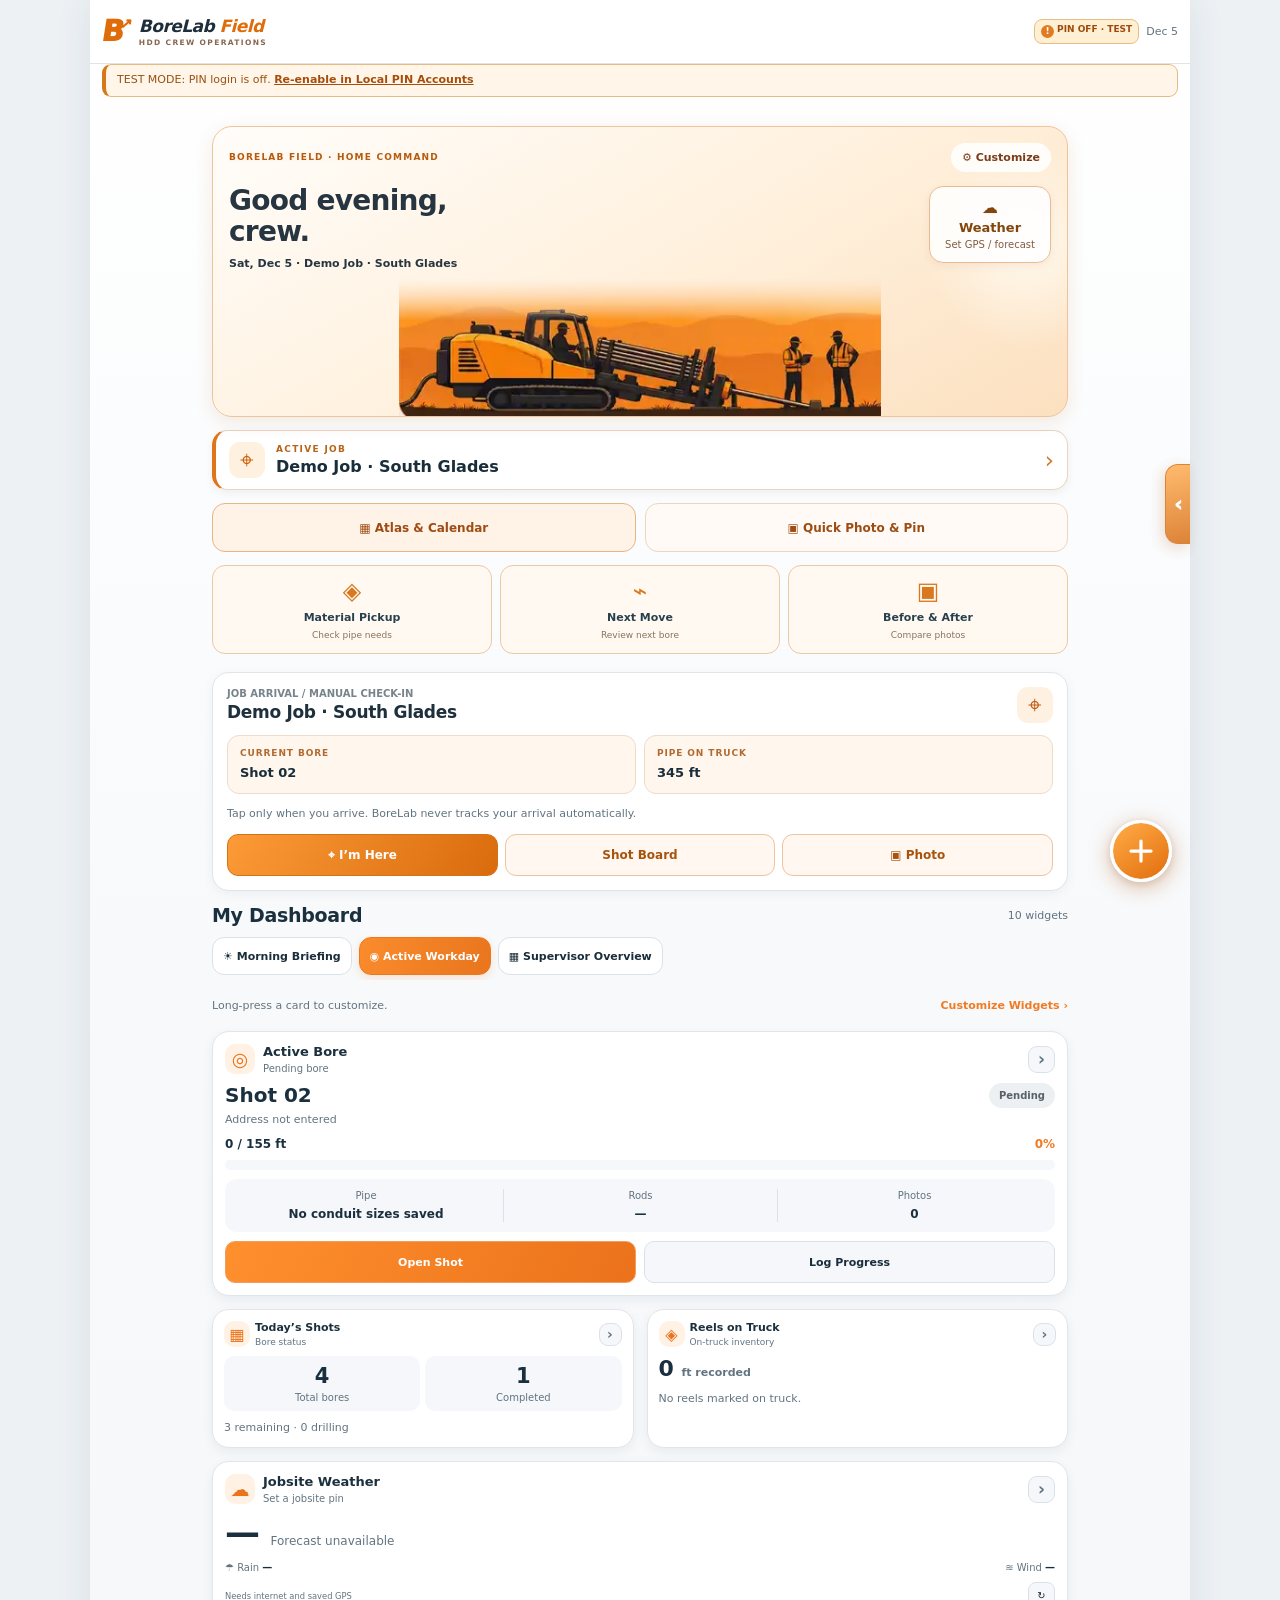
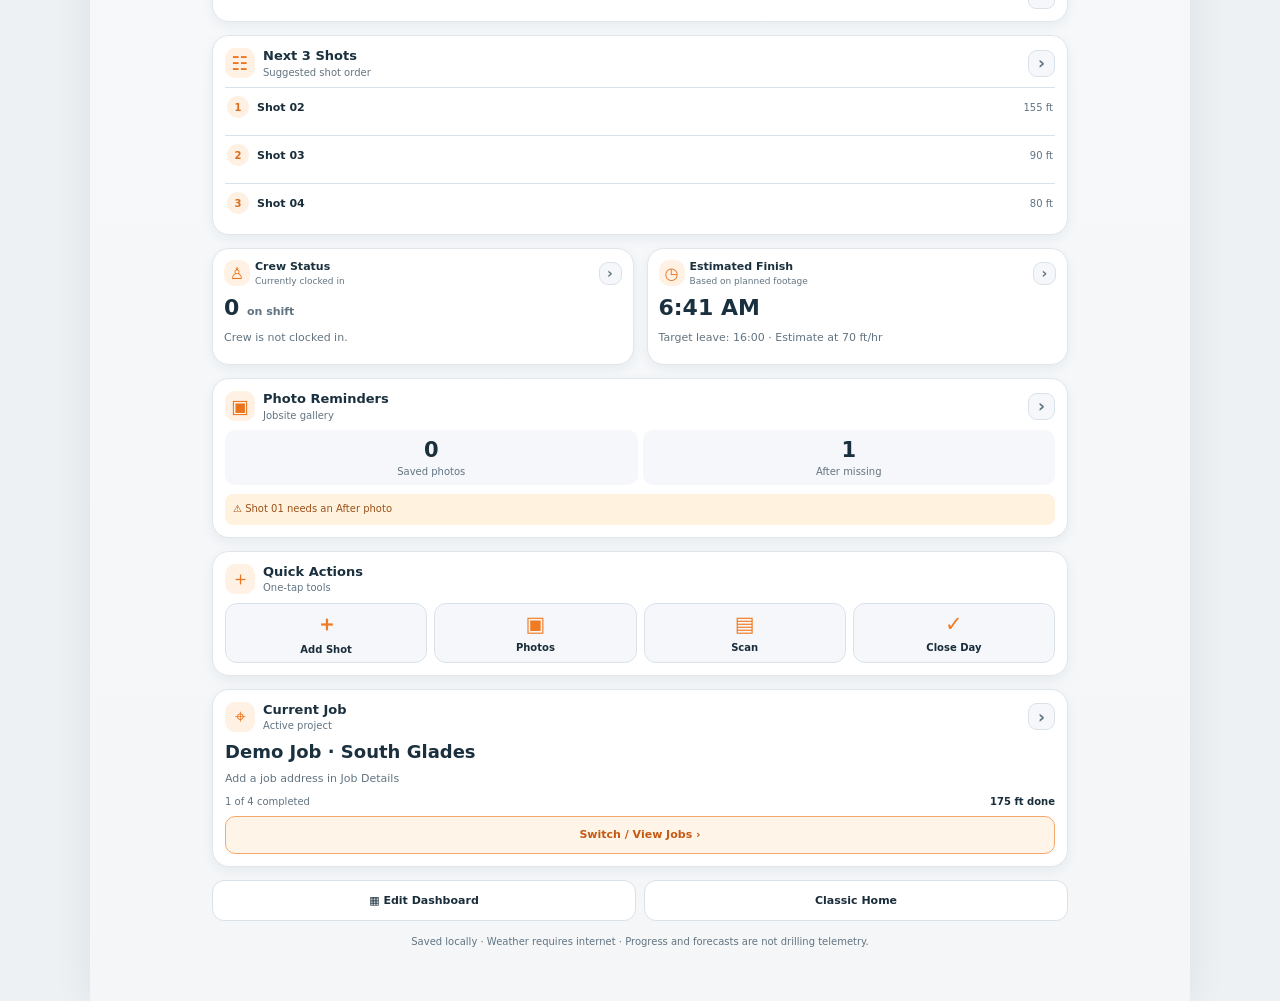
==== commit 0af91b88: "Load integrated v0.31 map calendar on Android and browser preview" ====
--- a/web/index.html
+++ b/web/index.html
@@ -488,6 +488,7 @@
   <link rel="stylesheet" href="./visual-polish.css">
   <link rel="stylesheet" href="./home-dashboard.css">
   <link rel="stylesheet" href="./jobsite-map.css">
+  <link rel="stylesheet" href="./map-calendar-v031.css">
   <link rel="stylesheet" href="./field-pins.css">
   <link rel="stylesheet" href="./asbuilt-2.css">
   <link rel="stylesheet" href="./closeout-studio-v026.css">
@@ -502,6 +503,7 @@
   <link rel="stylesheet" href="./field-command-v027.css">
   <link rel="stylesheet" href="./field-fab.css">
   <link rel="stylesheet" href="./field-insights.css">
+  <link rel="stylesheet" href="./replay-card-v030.css">
   <link rel="stylesheet" href="./field-edge-v022.css">
   <link rel="stylesheet" href="./field-productivity-v023.css">
   <link rel="stylesheet" href="./field-workflow-v024.css">
@@ -655,7 +657,7 @@
 }
 const notify=message=>{const el=$('#toast');el.textContent=message;el.classList.add('visible');clearTimeout(toastTimeout);toastTimeout=setTimeout(()=>el.classList.remove('visible'),4200)};
 const kv=(label,value)=>`<div class="between" style="padding:8px 0"><span class="muted smalltext">${esc(label)}</span><strong style="font-size:13px">${value}</strong></div>`;
-const footnote=()=>`<div class="footer-note">BoreLab Field · v0.29.0 · Records stay on this device<br>Route distances are straight-line estimates, not driving times. No cloud account required.</div>`;
+const footnote=()=>`<div class="footer-note">BoreLab Field · v0.31.0 · Records stay on this device<br>Route distances are straight-line estimates, not driving times. No cloud account required.</div>`;
 const bottom=`<div style="height:3px"></div>`;
 function db(){return new Promise((resolve,reject)=>{const r=indexedDB.open('borelab-photos-v1',1);r.onupgradeneeded=()=>{if(!r.result.objectStoreNames.contains('photos'))r.result.createObjectStore('photos',{keyPath:'id'})};r.onsuccess=()=>resolve(r.result);r.onerror=()=>reject(r.error)})}
 async function photoDB(op,arg){const database=await db();return new Promise((resolve,reject)=>{const tx=database.transaction('photos',op==='list'?'readonly':'readwrite');const store=tx.objectStore('photos');let request;if(op==='list')request=store.getAll();if(op==='put')request=store.put(arg);if(op==='delete')request=store.delete(arg);if(op==='clear')request=store.clear();request.onsuccess=()=>resolve(request.result);request.onerror=()=>reject(request.error);tx.oncomplete=()=>database.close();tx.onerror=()=>reject(tx.error)})}
@@ -3307,6 +3309,7 @@
 <script src="./visual-polish.js"></script>
 <script src="./home-dashboard.js"></script>
 <script src="./jobsite-map.js"></script>
+<script src="./map-calendar-v031.js"></script>
 <script src="./field-pins.js"></script>
 <script src="./asbuilt-2.js"></script>
 <script src="./field-atlas.js"></script>
@@ -3318,6 +3321,7 @@
 <script src="./field-navigation.js"></script>
 <script src="./field-fab.js"></script>
 <script src="./field-insights.js"></script>
+<script src="./replay-card-v030.js"></script>
 <script src="./field-edge-v022.js"></script>
 <script src="./field-material-v023.js"></script>
 <script src="./field-next-v023.js"></script>
--- a/web/map-calendar-v031.css
+++ b/web/map-calendar-v031.css
@@ -0,0 +1,51 @@
+/* BoreLab Field v0.31 — integrated map calendar and high-contrast bore status colors */
+.blcal-panel{display:grid;gap:12px;margin:2px 0 5px;padding:13px 14px;border:1px solid var(--map-line,#d4dee4);background:var(--map-card,#fff);border-radius:17px;box-shadow:0 3px 14px #1b33450c}
+.blcal-heading{display:flex;align-items:center;gap:12px;width:100%;min-height:57px;border:0;background:transparent;text-align:left;color:var(--map-ink,#233a49);padding:0}
+.blcal-heading>span:nth-child(2){flex:1;min-width:0}
+.blcal-heading strong{display:block;font-size:18px;font-weight:900;line-height:1.25}
+.blcal-heading small{display:block;color:#657986;font-size:12px;margin-top:4px}
+.blcal-heading>b{color:#b05a0e;font-size:22px;font-weight:800}
+.blcal-icon{display:grid;place-items:center;width:47px;height:47px;border-radius:12px;background:#fff0dd;color:#c66009;font-weight:900;font-size:26px;flex:none}
+.blcal-month{display:flex;align-items:center;justify-content:space-between;gap:10px;margin-bottom:8px}
+.blcal-month strong{font-size:15px;font-weight:900;color:#203845}
+.blcal-month button{display:grid;place-items:center;min-width:48px;min-height:45px;padding:0;border:1px solid #d2dee5;border-radius:12px;background:#f8fafb;color:#293c4c;font-size:26px}
+.blcal-days{display:grid;grid-template-columns:repeat(7,minmax(0,1fr));gap:4px}
+.blcal-days>span{text-align:center;color:#758792;font-size:10px;padding:7px 0}
+.blcal-date{display:flex;flex-direction:column;align-items:center;justify-content:center;gap:2px;min-height:44px;border:1px solid transparent;background:#f4f6f7;color:#314958;border-radius:10px;padding:4px 0}
+.blcal-date b{font-size:13px;font-weight:850}
+.blcal-date small{display:grid;place-items:center;min-width:16px;height:16px;padding:0 3px;border-radius:10px;background:#ffedda;color:#a1530d;font-size:9px;font-weight:900}
+.blcal-date.today{border-color:#ec8b2a}
+.blcal-date.selected{background:#df7613;color:#fff;border-color:#c65d0c;box-shadow:0 3px 8px #b05a1c29}
+.blcal-date.selected small{background:#fff;color:#9f4907}
+.blcal-help{margin:1px 0;font-size:12px;color:#657985;line-height:1.5}
+.blcal-selected{display:flex;gap:10px;align-items:center;justify-content:space-between;flex-wrap:wrap;padding:10px 0 3px;border-top:1px solid #e8edf0}
+.blcal-selected>div{min-width:0;flex:1}
+.blcal-selected strong{display:block;font-size:14px;color:#223c4b}
+.blcal-selected small{display:block;font-size:11px;color:#71828b;margin-top:4px;line-height:1.4}
+.blcal-selected button{min-height:43px;border:1px solid #d4e0e6;border-radius:11px;background:#f7f9fa;color:#344d5b;padding:9px 12px;font-size:12px;font-weight:850}
+.blcal-actions{display:grid;grid-template-columns:repeat(2,minmax(0,1fr));gap:8px}
+.blcal-actions button{min-height:52px;border-radius:12px;padding:9px 8px;font-weight:850;font-size:12px;line-height:1.3}
+.blcal-actions button:first-child{background:linear-gradient(135deg,#f49829,#d66f0a);border:1px solid #ce660a;color:#fff}
+.blcal-actions button:nth-child(2){background:#fff;border:1px solid #cedce3;color:#2c4857}
+.blcal-actions button:disabled{opacity:.46;cursor:not-allowed}
+.blcal-panel button:focus-visible{outline:3px solid #a84c07;outline-offset:2px}
+.blmap-filters button.blmap-filter-all{background:#fff1e3;border-color:#e7b689;color:#9c4b09}
+.blmap-filters button.blmap-filter-all.active{background:#e87811;color:#fff;border-color:#cb660d}
+.blmap-filters button.blmap-filter-planned{background:#fff4d8;border-color:#e2b45a;color:#87520a}
+.blmap-filters button.blmap-filter-planned.active{background:#a96308;border-color:#8b4c06;color:#fff}
+.blmap-filters button.blmap-filter-progress{background:#eaf2ff;border-color:#9fc1ee;color:#2358a4}
+.blmap-filters button.blmap-filter-progress.active{background:#215db2;border-color:#194e9a;color:#fff}
+.blmap-filters button.blmap-filter-complete{background:#e4f6ec;border-color:#98d7b3;color:#176a42}
+.blmap-filters button.blmap-filter-complete.active{background:#16804b;border-color:#12653c;color:#fff}
+.blmap-filters button:focus-visible{outline:3px solid #263f50;outline-offset:2px}
+.blmap-pin.is-planned .blmap-pin-icon{background:#ad7110}
+.blmap-pin.is-progress .blmap-pin-icon{background:#2464bb}
+.blmap-pin.is-complete .blmap-pin-icon{background:#198049}
+.blmap-legend-dot.pending{background:#b77a17}
+.blmap-legend-dot.drilling{background:#2464bb}
+.blmap-legend-dot.complete{background:#198049}
+.blmap-status.is-planned{background:#fff0c8;color:#80500a}
+.blmap-status.is-progress{background:#e3efff;color:#1d579e}
+.blmap-status.is-complete{background:#daf4e4;color:#137145}
+@media(max-width:380px){.blcal-panel{padding:11px}.blcal-heading strong{font-size:16px}.blcal-date{min-height:41px}.blcal-days{gap:3px}.blcal-actions button{font-size:11px}}
+@media(prefers-reduced-motion:reduce){.blcal-panel button{transition:none!important}}
--- a/web/replay-card-v030.css
+++ b/web/replay-card-v030.css
@@ -0,0 +1,34 @@
+/* BoreLab Field v0.30 — calendar and map record replay cards */
+.ab-page .ab-view-toggle{display:grid!important;grid-template-columns:repeat(3,minmax(0,1fr));gap:7px;overflow:visible!important;padding:6px!important}
+.ab-page .ab-view-toggle button{min-width:0!important;white-space:normal;min-height:49px;font-size:12px;font-weight:850;line-height:1.2}
+.ab-page .ab-calendar{margin-top:12px}
+.ab-page .ab-day{margin-top:16px}
+.bi-inline-replay{margin:16px 0;padding:15px;border-radius:17px;border:1px solid #e8d0b4;background:#fff;box-shadow:0 3px 11px #a764190f;display:grid;gap:11px;min-width:0}
+.bi-inline-head{display:flex;justify-content:space-between;align-items:center;gap:10px}
+.bi-inline-head h3{font-size:20px;line-height:1.15;color:#223744;margin:4px 0}
+.bi-inline-head small{display:block;color:#6a7c86;font-size:11px;margin-top:3px}
+.bi-inline-status{background:#fff4e9;color:#ae5b0c;border:1px solid #efd1b2;border-radius:18px;font-size:10px;padding:6px 9px;font-weight:850;flex:none}
+.bi-inline-description{font-size:12px;color:#687a86;line-height:1.5;margin:0}
+.bi-inline-replay .bi-inline-controls{display:grid;gap:9px}
+.bi-inline-replay .bi-replay-clock{padding:10px 12px}
+.bi-inline-replay .bi-replay-buttons{display:flex;flex-wrap:wrap;gap:8px}
+.bi-inline-replay .bi-replay-buttons button{min-height:49px;padding:9px 13px;font-weight:850}
+.bi-inline-replay .bi-replay-buttons button:disabled{opacity:.5;cursor:not-allowed}
+.bi-inline-replay [data-bi-card-time]{width:100%;min-height:38px;accent-color:#db7410;touch-action:pan-y}
+.bi-inline-replay .bi-slider-label{font-size:12px;font-weight:800;color:#394f5b}
+.bi-inline-replay .bi-slider-ends{display:flex;justify-content:space-between;font-size:11px;color:#70818c}
+.bi-inline-replay .bi-untimed{border:1px solid #dfe5e9;border-radius:12px;padding:10px;margin-top:9px}
+.bi-inline-replay .bi-untimed summary{font-weight:800;font-size:12px;color:#465d6b}
+.bi-inline-replay .bi-untimed p{margin:9px 0;display:grid;gap:2px}
+.bi-inline-replay .bi-untimed small{color:#73838e;font-size:11px}
+.bi-inline-replay .bi-replay-list{max-height:330px;overflow-y:auto;overscroll-behavior:contain}
+.bi-inline-replay .bi-replay-list li{min-height:54px}
+.atlas-replay-region{min-width:0;display:grid;gap:9px;border-top:1px solid #e1e7ec;padding-top:12px}
+.atlas-replay-region>strong{font-size:14px;color:#2a4050}
+.atlas-replay-region>.bi-inline-replay{margin:0}
+.atlas-replay-days{display:flex;gap:6px;flex-wrap:wrap}
+.atlas-replay-days button{background:#f4f6f8;color:#405b6c;border:1px solid #cad7de;padding:9px 11px;border-radius:10px;font-size:11px;font-weight:800;min-height:43px}
+.atlas-replay-days button.active{background:#e8780d;color:#fff;border-color:#dc760f}
+.atlas-selected .bi-inline-replay{box-shadow:none}
+@media(max-width:385px){.ab-page .ab-view-toggle button{font-size:11px}.bi-inline-head h3{font-size:18px}.bi-inline-status{font-size:9px}}
+@media(prefers-reduced-motion:reduce){.bi-inline-replay *{scroll-behavior:auto!important}}
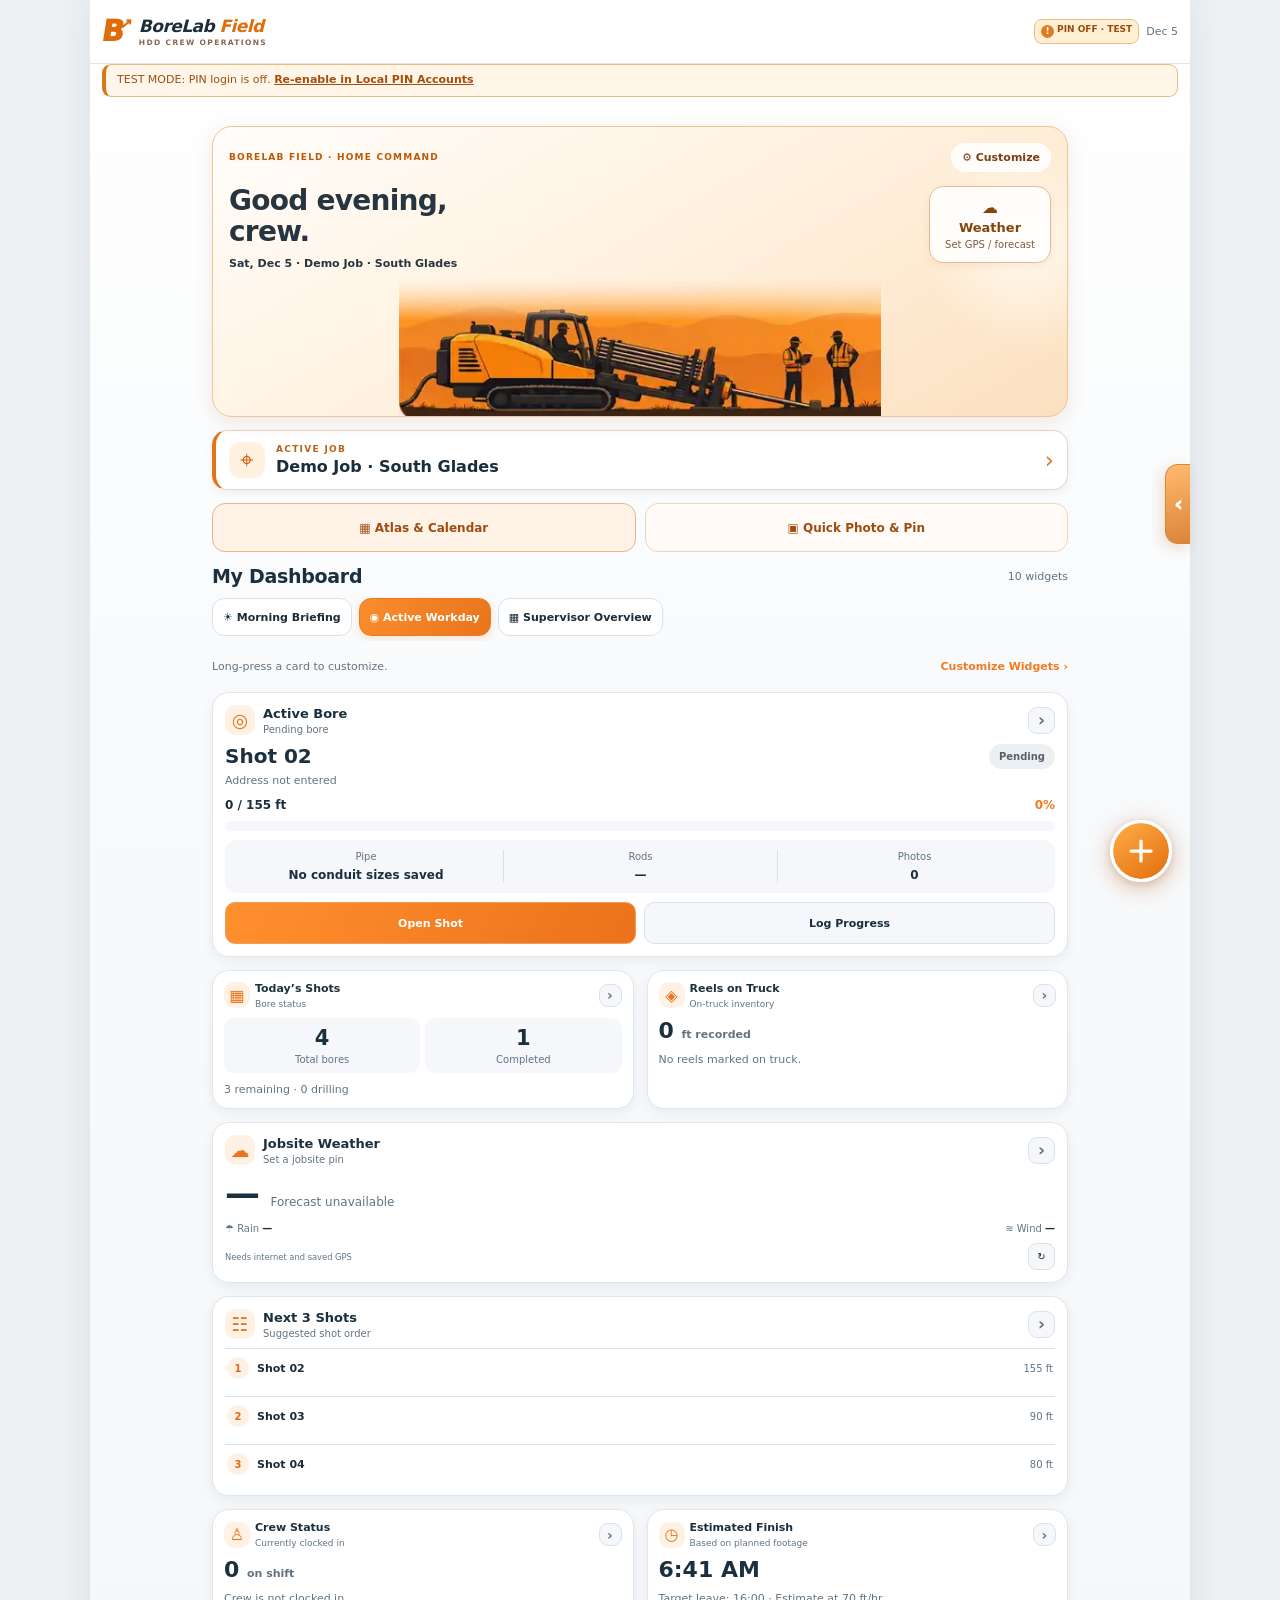
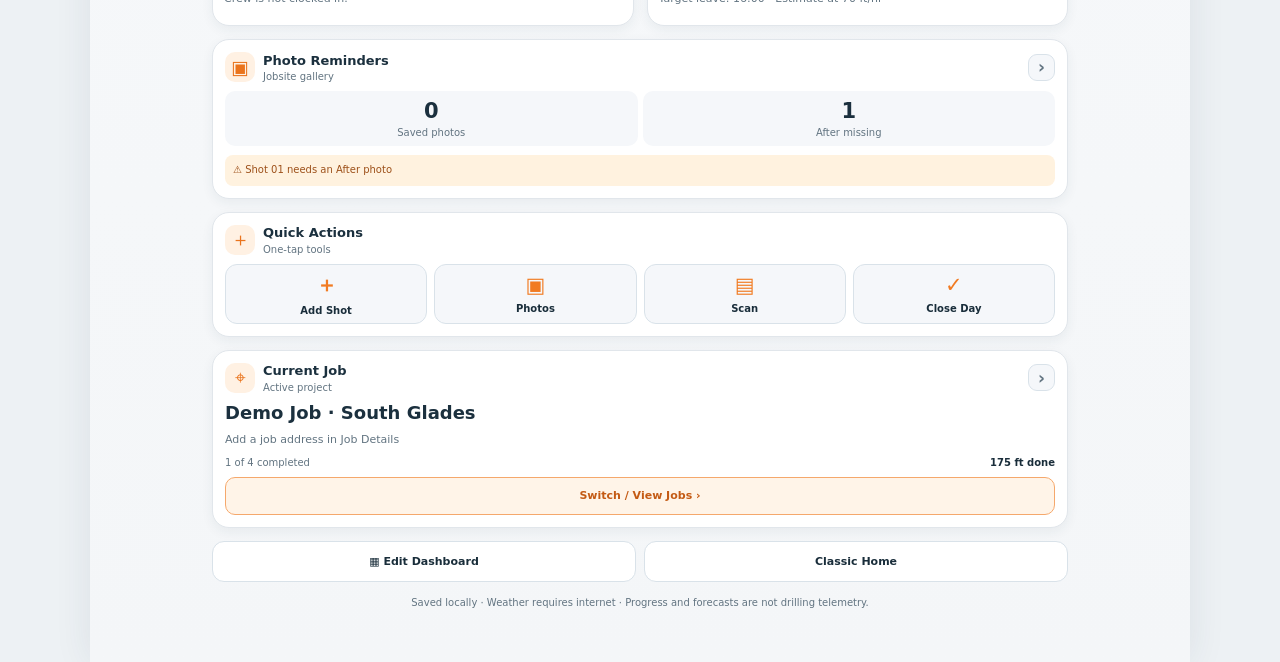
==== commit 4599d31a: "BoreLab v0.32: remove version suffixes from user-facing feature labels and redundant Crew Hours shor" ====
--- a/web/index.html
+++ b/web/index.html
@@ -657,7 +657,7 @@
 }
 const notify=message=>{const el=$('#toast');el.textContent=message;el.classList.add('visible');clearTimeout(toastTimeout);toastTimeout=setTimeout(()=>el.classList.remove('visible'),4200)};
 const kv=(label,value)=>`<div class="between" style="padding:8px 0"><span class="muted smalltext">${esc(label)}</span><strong style="font-size:13px">${value}</strong></div>`;
-const footnote=()=>`<div class="footer-note">BoreLab Field · v0.31.0 · Records stay on this device<br>Route distances are straight-line estimates, not driving times. No cloud account required.</div>`;
+const footnote=()=>`<div class="footer-note">BoreLab Field · Records stay on this device<br>Route distances are straight-line estimates, not driving times. No cloud account required.</div>`;
 const bottom=`<div style="height:3px"></div>`;
 function db(){return new Promise((resolve,reject)=>{const r=indexedDB.open('borelab-photos-v1',1);r.onupgradeneeded=()=>{if(!r.result.objectStoreNames.contains('photos'))r.result.createObjectStore('photos',{keyPath:'id'})};r.onsuccess=()=>resolve(r.result);r.onerror=()=>reject(r.error)})}
 async function photoDB(op,arg){const database=await db();return new Promise((resolve,reject)=>{const tx=database.transaction('photos',op==='list'?'readonly':'readwrite');const store=tx.objectStore('photos');let request;if(op==='list')request=store.getAll();if(op==='put')request=store.put(arg);if(op==='delete')request=store.delete(arg);if(op==='clear')request=store.clear();request.onsuccess=()=>resolve(request.result);request.onerror=()=>reject(request.error);tx.oncomplete=()=>database.close();tx.onerror=()=>reject(tx.error)})}
@@ -1639,7 +1639,7 @@
   <p class="muted smalltext">Every BoreLab feature, organized by task.</p></div></div>
   ${groups.map(group=>`<section class="ux-tools-section" aria-label="${esc(group)}">
   <h2>${esc(group)}</h2><div class="ux-tile-grid">${UX_ACTIONS.filter(t=>t.group===group).map(actionTile).join('')}</div></section>`).join('')}
-<section class="ux-tools-section ux-command-deck"><div class="ux-command-heading"><div><span class="eyebrow">BORELAB / FIELD CONTROL</span><h2>Advanced Tool Library</h2><p>All your advanced tools, easier to find and faster to open.</p></div><span class="ux-command-count">20 tools</span></div><div class="ux-command-tabs" role="tablist" aria-label="Field Command categories"><button type="button" role="tab" id="ux-command-tab-today" aria-controls="ux-command-panel-today" aria-selected="${fieldCommandTab==='today'}" tabindex="${fieldCommandTab==='today'?0:-1}" data-ux-command-tab="today" class="ux-command-tab"><span aria-hidden="true">◷</span><strong>Today</strong></button><button type="button" role="tab" id="ux-command-tab-maps" aria-controls="ux-command-panel-maps" aria-selected="${fieldCommandTab==='maps'}" tabindex="${fieldCommandTab==='maps'?0:-1}" data-ux-command-tab="maps" class="ux-command-tab"><span aria-hidden="true">⌖</span><strong>Maps & Docs</strong></button><button type="button" role="tab" id="ux-command-tab-team" aria-controls="ux-command-panel-team" aria-selected="${fieldCommandTab==='team'}" tabindex="${fieldCommandTab==='team'?0:-1}" data-ux-command-tab="team" class="ux-command-tab"><span aria-hidden="true">♙</span><strong>Crew & Gear</strong></button></div><div class="ux-command-panel" id="ux-command-panel-today" role="tabpanel" aria-labelledby="ux-command-tab-today" ${fieldCommandTab==='today'?'':'hidden'}><p class="ux-command-panel-intro">The workday essentials</p><div class="ux-command-grid"><button type="button" class="ux-command-card is-featured" data-page="command" aria-label="Live Workday"><span class="ux-command-card-icon" aria-hidden="true">◷</span><span class="ux-command-card-copy"><strong>Live Workday</strong><small>Bores, crew & pipe</small></span><span class="ux-command-card-chevron" aria-hidden="true">›</span></button><button type="button" class="ux-command-card" data-page="reelplan" aria-label="Intelligent Reels"><span class="ux-command-card-icon" aria-hidden="true">◈</span><span class="ux-command-card-copy"><strong>Intelligent Reels</strong><small>Plan continuous runs</small></span><span class="ux-command-card-chevron" aria-hidden="true">›</span></button><button type="button" class="ux-command-card" data-page="tomorrowplanner" aria-label="Tomorrow's Planner"><span class="ux-command-card-icon" aria-hidden="true">☀</span><span class="ux-command-card-copy"><strong>Tomorrow's Planner</strong><small>Prepare the next shift</small></span><span class="ux-command-card-chevron" aria-hidden="true">›</span></button><button type="button" class="ux-command-card" data-page="fieldintelligence3" aria-label="Field Intelligence"><span class="ux-command-card-icon" aria-hidden="true">✧</span><span class="ux-command-card-copy"><strong>Field Intelligence</strong><small>Catch missing details</small></span><span class="ux-command-card-chevron" aria-hidden="true">›</span></button><button type="button" class="ux-command-card" data-page="dayassist" aria-label="End-of-Day Assistant"><span class="ux-command-card-icon" aria-hidden="true">✓</span><span class="ux-command-card-copy"><strong>End-of-Day Assistant</strong><small>Review & finish</small></span><span class="ux-command-card-chevron" aria-hidden="true">›</span></button><button type="button" class="ux-command-card" data-page="dayassistlegacy" aria-label="All-Jobs Daily Review"><span class="ux-command-card-icon" aria-hidden="true">▤</span><span class="ux-command-card-copy"><strong>All-Jobs Daily Review</strong><small>Check every job</small></span><span class="ux-command-card-chevron" aria-hidden="true">›</span></button></div></div><div class="ux-command-panel" id="ux-command-panel-maps" role="tabpanel" aria-labelledby="ux-command-tab-maps" ${fieldCommandTab==='maps'?'':'hidden'}><p class="ux-command-panel-intro">Document where and how work happened</p><div class="ux-command-grid"><button type="button" class="ux-command-card is-featured" data-page="jobmap" aria-label="As-Built Map"><span class="ux-command-card-icon" aria-hidden="true">⌖</span><span class="ux-command-card-copy"><strong>As-Built Map</strong><small>Bores & installations</small></span><span class="ux-command-card-chevron" aria-hidden="true">›</span></button><button type="button" class="ux-command-card" data-page="fieldhistory" aria-label="Field Atlas & Calendar"><span class="ux-command-card-icon" aria-hidden="true">▦</span><span class="ux-command-card-copy"><strong>Field Atlas & Calendar</strong><small>Search by date</small></span><span class="ux-command-card-chevron" aria-hidden="true">›</span></button><button type="button" class="ux-command-card" data-page="photosmart" aria-label="Photo Organizer"><span class="ux-command-card-icon" aria-hidden="true">▣</span><span class="ux-command-card-copy"><strong>Photo Organizer</strong><small>Group field evidence</small></span><span class="ux-command-card-chevron" aria-hidden="true">›</span></button><button type="button" class="ux-command-card" data-page="phototimeline2" aria-label="Photo Timeline"><span class="ux-command-card-icon" aria-hidden="true">▤</span><span class="ux-command-card-copy"><strong>Photo Timeline</strong><small>Before, during & after</small></span><span class="ux-command-card-chevron" aria-hidden="true">›</span></button><button type="button" class="ux-command-card" data-page="scan3" aria-label="Paperwork Scanner"><span class="ux-command-card-icon" aria-hidden="true">▥</span><span class="ux-command-card-copy"><strong>Paperwork Scanner</strong><small>Scan addresses & plans</small></span><span class="ux-command-card-chevron" aria-hidden="true">›</span></button><button type="button" class="ux-command-card" data-page="studio" aria-label="As-Built Studio"><span class="ux-command-card-icon" aria-hidden="true">▧</span><span class="ux-command-card-copy"><strong>As-Built Studio</strong><small>Redlines & customer PDFs</small></span><span class="ux-command-card-chevron" aria-hidden="true">›</span></button></div></div><div class="ux-command-panel" id="ux-command-panel-team" role="tabpanel" aria-labelledby="ux-command-tab-team" ${fieldCommandTab==='team'?'':'hidden'}><p class="ux-command-panel-intro">People, equipment and account controls</p><div class="ux-command-grid"><button type="button" class="ux-command-card is-featured" data-page="crewmanager2" aria-label="Crew Management"><span class="ux-command-card-icon" aria-hidden="true">♙</span><span class="ux-command-card-copy"><strong>Crew Management</strong><small>Roles, jobs & time</small></span><span class="ux-command-card-chevron" aria-hidden="true">›</span></button><button type="button" class="ux-command-card" data-page="equipmentmanager2" aria-label="Equipment Manager"><span class="ux-command-card-icon" aria-hidden="true">⚙</span><span class="ux-command-card-copy"><strong>Equipment Manager</strong><small>Rigs, trucks & service</small></span><span class="ux-command-card-chevron" aria-hidden="true">›</span></button><button type="button" class="ux-command-card" data-page="crewpreview" aria-label="Crew Mode Preview"><span class="ux-command-card-icon" aria-hidden="true">♧</span><span class="ux-command-card-copy"><strong>Crew Mode 1.0 · Preview</strong><small>Field worker view</small></span><span class="ux-command-card-chevron" aria-hidden="true">›</span></button><button type="button" class="ux-command-card" data-page="supervisorpreview" aria-label="Supervisor Overview"><span class="ux-command-card-icon" aria-hidden="true">▦</span><span class="ux-command-card-copy"><strong>Supervisor Mode 1.0 · Preview</strong><small>Review multiple jobs</small></span><span class="ux-command-card-chevron" aria-hidden="true">›</span></button><button type="button" class="ux-command-card" data-page="localaccounts" aria-label="Local PIN Accounts"><span class="ux-command-card-icon" aria-hidden="true">♙</span><span class="ux-command-card-copy"><strong>Local PIN Accounts</strong><small>Crew access control</small></span><span class="ux-command-card-chevron" aria-hidden="true">›</span></button><button type="button" class="ux-command-card" data-page="recovery" aria-label="Backup & Recovery"><span class="ux-command-card-icon" aria-hidden="true">↶</span><span class="ux-command-card-copy"><strong>Backup & Recovery</strong><small>Keep data protected</small></span><span class="ux-command-card-chevron" aria-hidden="true">›</span></button><button type="button" class="ux-command-card" data-la-lock aria-label="Lock / Switch User"><span class="ux-command-card-icon" aria-hidden="true">⌑</span><span class="ux-command-card-copy"><strong>Lock / Switch User</strong><small>Switch PIN profiles</small></span><span class="ux-command-card-chevron" aria-hidden="true">›</span></button></div></div><p class="ux-command-hint">Tap a category to switch tools. Your saved jobs and records stay unchanged.</p></section><div class="note spaced">Tip: Set your six favorite tools in Settings. They appear on your home screen.</div>${footnote()}</div>`;
+<section class="ux-tools-section ux-command-deck"><div class="ux-command-heading"><div><span class="eyebrow">BORELAB / FIELD CONTROL</span><h2>Advanced Tool Library</h2><p>All your advanced tools, easier to find and faster to open.</p></div><span class="ux-command-count">20 tools</span></div><div class="ux-command-tabs" role="tablist" aria-label="Field Command categories"><button type="button" role="tab" id="ux-command-tab-today" aria-controls="ux-command-panel-today" aria-selected="${fieldCommandTab==='today'}" tabindex="${fieldCommandTab==='today'?0:-1}" data-ux-command-tab="today" class="ux-command-tab"><span aria-hidden="true">◷</span><strong>Today</strong></button><button type="button" role="tab" id="ux-command-tab-maps" aria-controls="ux-command-panel-maps" aria-selected="${fieldCommandTab==='maps'}" tabindex="${fieldCommandTab==='maps'?0:-1}" data-ux-command-tab="maps" class="ux-command-tab"><span aria-hidden="true">⌖</span><strong>Maps & Docs</strong></button><button type="button" role="tab" id="ux-command-tab-team" aria-controls="ux-command-panel-team" aria-selected="${fieldCommandTab==='team'}" tabindex="${fieldCommandTab==='team'?0:-1}" data-ux-command-tab="team" class="ux-command-tab"><span aria-hidden="true">♙</span><strong>Crew & Gear</strong></button></div><div class="ux-command-panel" id="ux-command-panel-today" role="tabpanel" aria-labelledby="ux-command-tab-today" ${fieldCommandTab==='today'?'':'hidden'}><p class="ux-command-panel-intro">The workday essentials</p><div class="ux-command-grid"><button type="button" class="ux-command-card is-featured" data-page="command" aria-label="Live Workday"><span class="ux-command-card-icon" aria-hidden="true">◷</span><span class="ux-command-card-copy"><strong>Live Workday</strong><small>Bores, crew & pipe</small></span><span class="ux-command-card-chevron" aria-hidden="true">›</span></button><button type="button" class="ux-command-card" data-page="reelplan" aria-label="Intelligent Reels"><span class="ux-command-card-icon" aria-hidden="true">◈</span><span class="ux-command-card-copy"><strong>Intelligent Reels</strong><small>Plan continuous runs</small></span><span class="ux-command-card-chevron" aria-hidden="true">›</span></button><button type="button" class="ux-command-card" data-page="tomorrowplanner" aria-label="Tomorrow's Planner"><span class="ux-command-card-icon" aria-hidden="true">☀</span><span class="ux-command-card-copy"><strong>Tomorrow's Planner</strong><small>Prepare the next shift</small></span><span class="ux-command-card-chevron" aria-hidden="true">›</span></button><button type="button" class="ux-command-card" data-page="fieldintelligence3" aria-label="Field Intelligence"><span class="ux-command-card-icon" aria-hidden="true">✧</span><span class="ux-command-card-copy"><strong>Field Intelligence</strong><small>Catch missing details</small></span><span class="ux-command-card-chevron" aria-hidden="true">›</span></button><button type="button" class="ux-command-card" data-page="dayassist" aria-label="End-of-Day Assistant"><span class="ux-command-card-icon" aria-hidden="true">✓</span><span class="ux-command-card-copy"><strong>End-of-Day Assistant</strong><small>Review & finish</small></span><span class="ux-command-card-chevron" aria-hidden="true">›</span></button><button type="button" class="ux-command-card" data-page="dayassistlegacy" aria-label="All-Jobs Daily Review"><span class="ux-command-card-icon" aria-hidden="true">▤</span><span class="ux-command-card-copy"><strong>All-Jobs Daily Review</strong><small>Check every job</small></span><span class="ux-command-card-chevron" aria-hidden="true">›</span></button></div></div><div class="ux-command-panel" id="ux-command-panel-maps" role="tabpanel" aria-labelledby="ux-command-tab-maps" ${fieldCommandTab==='maps'?'':'hidden'}><p class="ux-command-panel-intro">Document where and how work happened</p><div class="ux-command-grid"><button type="button" class="ux-command-card is-featured" data-page="jobmap" aria-label="As-Built Map"><span class="ux-command-card-icon" aria-hidden="true">⌖</span><span class="ux-command-card-copy"><strong>As-Built Map</strong><small>Bores & installations</small></span><span class="ux-command-card-chevron" aria-hidden="true">›</span></button><button type="button" class="ux-command-card" data-page="fieldhistory" aria-label="Field Atlas & Calendar"><span class="ux-command-card-icon" aria-hidden="true">▦</span><span class="ux-command-card-copy"><strong>Field Atlas & Calendar</strong><small>Search by date</small></span><span class="ux-command-card-chevron" aria-hidden="true">›</span></button><button type="button" class="ux-command-card" data-page="photosmart" aria-label="Photo Organizer"><span class="ux-command-card-icon" aria-hidden="true">▣</span><span class="ux-command-card-copy"><strong>Photo Organizer</strong><small>Group field evidence</small></span><span class="ux-command-card-chevron" aria-hidden="true">›</span></button><button type="button" class="ux-command-card" data-page="phototimeline2" aria-label="Photo Timeline"><span class="ux-command-card-icon" aria-hidden="true">▤</span><span class="ux-command-card-copy"><strong>Photo Timeline</strong><small>Before, during & after</small></span><span class="ux-command-card-chevron" aria-hidden="true">›</span></button><button type="button" class="ux-command-card" data-page="scan3" aria-label="Paperwork Scanner"><span class="ux-command-card-icon" aria-hidden="true">▥</span><span class="ux-command-card-copy"><strong>Paperwork Scanner</strong><small>Scan addresses & plans</small></span><span class="ux-command-card-chevron" aria-hidden="true">›</span></button><button type="button" class="ux-command-card" data-page="studio" aria-label="As-Built Studio"><span class="ux-command-card-icon" aria-hidden="true">▧</span><span class="ux-command-card-copy"><strong>As-Built Studio</strong><small>Redlines & customer PDFs</small></span><span class="ux-command-card-chevron" aria-hidden="true">›</span></button></div></div><div class="ux-command-panel" id="ux-command-panel-team" role="tabpanel" aria-labelledby="ux-command-tab-team" ${fieldCommandTab==='team'?'':'hidden'}><p class="ux-command-panel-intro">People, equipment and account controls</p><div class="ux-command-grid"><button type="button" class="ux-command-card is-featured" data-page="crewmanager2" aria-label="Crew Management"><span class="ux-command-card-icon" aria-hidden="true">♙</span><span class="ux-command-card-copy"><strong>Crew Management</strong><small>Roles, jobs & time</small></span><span class="ux-command-card-chevron" aria-hidden="true">›</span></button><button type="button" class="ux-command-card" data-page="equipmentmanager2" aria-label="Equipment Manager"><span class="ux-command-card-icon" aria-hidden="true">⚙</span><span class="ux-command-card-copy"><strong>Equipment Manager</strong><small>Rigs, trucks & service</small></span><span class="ux-command-card-chevron" aria-hidden="true">›</span></button><button type="button" class="ux-command-card" data-page="crewpreview" aria-label="Crew Mode Preview"><span class="ux-command-card-icon" aria-hidden="true">♧</span><span class="ux-command-card-copy"><strong>Crew View · Preview</strong><small>Field worker view</small></span><span class="ux-command-card-chevron" aria-hidden="true">›</span></button><button type="button" class="ux-command-card" data-page="supervisorpreview" aria-label="Supervisor Overview"><span class="ux-command-card-icon" aria-hidden="true">▦</span><span class="ux-command-card-copy"><strong>Supervisor View · Preview</strong><small>Review multiple jobs</small></span><span class="ux-command-card-chevron" aria-hidden="true">›</span></button><button type="button" class="ux-command-card" data-page="localaccounts" aria-label="Local PIN Accounts"><span class="ux-command-card-icon" aria-hidden="true">♙</span><span class="ux-command-card-copy"><strong>Local PIN Accounts</strong><small>Crew access control</small></span><span class="ux-command-card-chevron" aria-hidden="true">›</span></button><button type="button" class="ux-command-card" data-page="recovery" aria-label="Backup & Recovery"><span class="ux-command-card-icon" aria-hidden="true">↶</span><span class="ux-command-card-copy"><strong>Backup & Recovery</strong><small>Keep data protected</small></span><span class="ux-command-card-chevron" aria-hidden="true">›</span></button><button type="button" class="ux-command-card" data-la-lock aria-label="Lock / Switch User"><span class="ux-command-card-icon" aria-hidden="true">⌑</span><span class="ux-command-card-copy"><strong>Lock / Switch User</strong><small>Switch PIN profiles</small></span><span class="ux-command-card-chevron" aria-hidden="true">›</span></button></div></div><p class="ux-command-hint">Tap a category to switch tools. Your saved jobs and records stay unchanged.</p></section><div class="note spaced">Tip: Set your six favorite tools in Settings. They appear on your home screen.</div>${footnote()}</div>`;
 }
 function nextHomeAction(){
  if(state.demo)return {title:'Get familiar',body:'Try a sample bore, or clear demo data when you are ready for a real job.',action:'guided-tour',button:'Show me'};
@@ -2161,7 +2161,7 @@
     </div>
   </div>`).join('')}</div>`;
 }
-function renderCrew(){const total=state.crew.reduce((a,e)=>a+hours(e),0);const active=state.crew.filter(e=>!e.end);const selected=selectedRoster();return `<div class="page"><span class="eyebrow">FIELD / TIMESHEETS</span><h1 style="margin:6px 0 8px">Crew Hours</h1><button type="button" class="btn micro ghost" data-page="crewmanager2">♙ Crew Management 2.0 ›</button><p class="muted smalltext">Save your regular crew once, then check everyone in or out together with one tap. The same crew stays selected tomorrow. ${state.autoLunchEnabled?`Automatic unpaid lunch: ${state.defaultLunchMinutes} min at checkout.`:'Automatic unpaid lunch: off.'}</p>
+function renderCrew(){const total=state.crew.reduce((a,e)=>a+hours(e),0);const active=state.crew.filter(e=>!e.end);const selected=selectedRoster();return `<div class="page"><span class="eyebrow">FIELD / TIMESHEETS</span><h1 style="margin:6px 0 8px">Crew Hours</h1><p class="muted smalltext">Save your regular crew once, then check everyone in or out together with one tap. The same crew stays selected tomorrow. ${state.autoLunchEnabled?`Automatic unpaid lunch: ${state.defaultLunchMinutes} min at checkout.`:'Automatic unpaid lunch: off.'}</p>
 <div class="card spaced"><div class="between"><div><span class="eyebrow">CREW CHECK-IN</span><h2 style="margin-top:4px">${active.length} working now</h2></div><button class="btn micro ghost" data-action="manage-roster">＋ Manage People</button></div>
 ${state.roster.length?`<div class="crew-picker">${state.roster.map(p=>`<label class="crew-pick"><input type="checkbox" data-roster-select="${esc(p.id)}" ${state.selectedCrewIds.includes(p.id)?'checked':''}><span>${esc(p.name)}</span>${activeEntry(p)?'<b class="onshift">● In</b>':''}</label>`).join('')}</div><p class="tiny muted spaced">${selected.length} selected. Your selection is saved for the next workday.</p>`:`<div class="note spaced">Add your crew members to enable one-tap check-in. You can add several names at once.</div>`}
 <div class="action-row"><button class="btn primary" data-action="check-in-crew" ${selected.length?'':'disabled'}>◷ Check In Selected (${selected.length})</button><button class="btn cyan" data-action="check-out-crew" ${active.length?'':'disabled'}>✓ Check Out Working (${active.length})</button></div></div>
@@ -2196,7 +2196,7 @@
  <div class="card spaced"><div class="between"><div><h2>Advanced Tool Library</h2><p class="tiny muted">Find specialized field tools without adding clutter to the main sidebar.</p></div><button type="button" class="btn micro ghost" data-page="tools">Browse ›</button></div></div>
  ${window.BoreLabLocalAccounts?.role?.()==='owner'?'<div class="card spaced"><div class="between"><div><h2>Private Mi OS Daily Companion</h2><p class="tiny muted">Optional local pairing, launcher imports and job map access. Owner only.</p></div><button class="btn micro ghost" data-page="companion">Manage ›</button></div></div>':''}
  <div class="card spaced"><div class="between"><div><span class="eyebrow">FREE · OFFLINE · SHARED DEVICE</span><h2>Local PIN Accounts</h2><p class="tiny muted">Create Crew, Foreman and Supervisor profiles using six-digit PINs. Owner can reset PINs, disable profiles or lock this device. This is not cloud authentication or encrypted field storage.</p></div>
- <div class="action-row"><button class="btn micro primary" data-page="localaccounts">Manage Accounts ›</button><button class="btn micro ghost" data-la-lock>🔒 Lock / Switch User</button></div></div></div><div class="card spaced"><div class="between"><div><span class="eyebrow">MULTI-JOB COMMAND CENTER</span><h2>Supervisor Mode 1.0</h2><p class="tiny muted">View your saved jobs, crews, equipment issues, and daily reports. Local preview only — no remote login or actual approval permissions.</p></div><button class="btn micro primary" data-page="supervisorpreview">Preview Supervisor UI ›</button></div></div><div class="card spaced"><div class="between"><div><span class="eyebrow">ONE APP · MULTIPLE EXPERIENCES</span><h2>Crew Mode 1.0</h2><p class="tiny muted">Preview the employee dashboard with a saved crew profile. This is not a secure login or cloud account.</p></div><button class="btn micro primary" data-page="crewpreview">Preview Crew UI ›</button></div></div>
+ <div class="action-row"><button class="btn micro primary" data-page="localaccounts">Manage Accounts ›</button><button class="btn micro ghost" data-la-lock>🔒 Lock / Switch User</button></div></div></div><div class="card spaced"><div class="between"><div><span class="eyebrow">MULTI-JOB COMMAND CENTER</span><h2>Supervisor Mode</h2><p class="tiny muted">View your saved jobs, crews, equipment issues, and daily reports. Local preview only — no remote login or actual approval permissions.</p></div><button class="btn micro primary" data-page="supervisorpreview">Preview Supervisor UI ›</button></div></div><div class="card spaced"><div class="between"><div><span class="eyebrow">ONE APP · MULTIPLE EXPERIENCES</span><h2>Crew Mode</h2><p class="tiny muted">Preview the employee dashboard with a saved crew profile. This is not a secure login or cloud account.</p></div><button class="btn micro primary" data-page="crewpreview">Preview Crew UI ›</button></div></div>
 <div class="card spaced" id="experienceSettings">
  <div class="between"><div><span class="eyebrow">PERSONALIZE BORELAB</span><h2>My Experience</h2></div><span class="status complete">Saves locally</span></div>
  <p class="smalltext muted spaced">Simple Mode guides new users through a bore. Advanced Mode shows the full form with every field.</p>
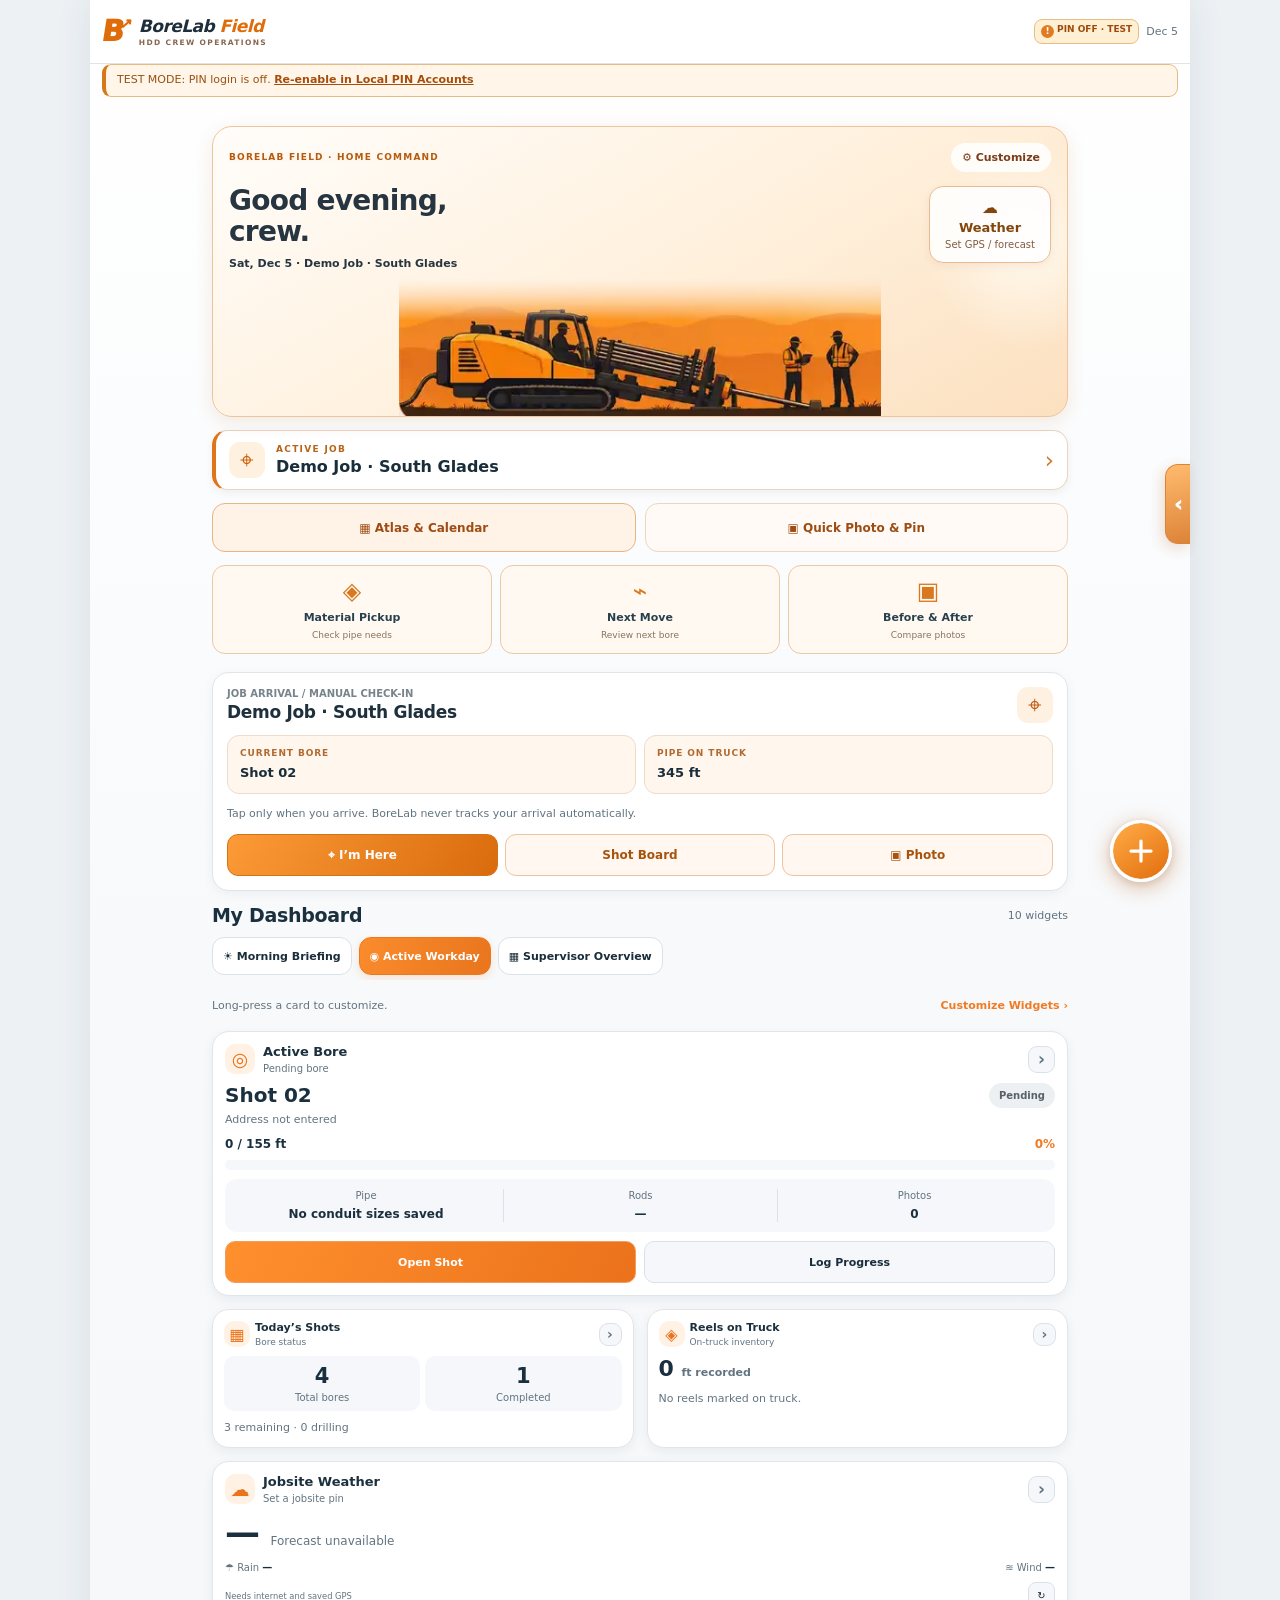
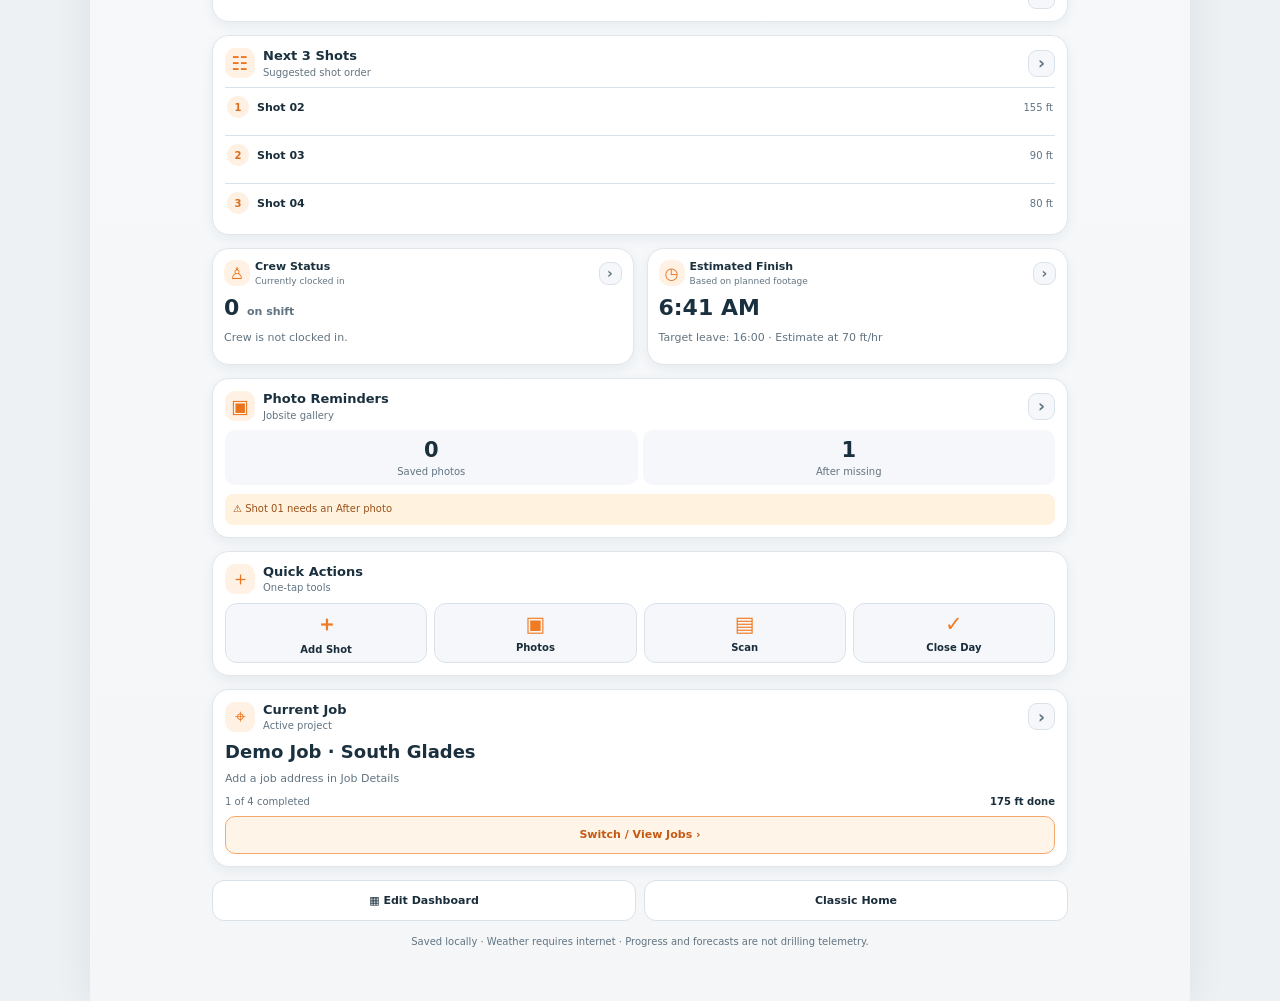
==== commit 6c6c8fde: "Register Equipment, Tool Inventory and Mud as navigable routes, including restored screens" ====
--- a/web/index.html
+++ b/web/index.html
@@ -510,6 +510,7 @@
   <link rel="stylesheet" href="./field-mapping-media-v025.css">
   <link rel="stylesheet" href="./interface-cleanup-v028.css">
   <link rel="stylesheet" href="./streamlined-v029.css">
+  <link rel="stylesheet" href="./field-workspaces-v032.css">
   <title>BoreLab Field — HDD Crew Tools</title>
 </head>
 <body>
@@ -549,6 +550,9 @@
 try{const s=JSON.parse(localStorage.getItem(KEY)||'null');state=s&&Array.isArray(s.shots)?s:seed()}catch{state=seed()}
 if(!Array.isArray(state.roster))state.roster=[];
 if(!Array.isArray(state.equipment))state.equipment=[];
+if(!Array.isArray(state.toolInventoryV1))state.toolInventoryV1=[];
+if(!Array.isArray(state.toolIssuesV1))state.toolIssuesV1=[];
+if(!Array.isArray(state.toolHistoryV1))state.toolHistoryV1=[];
 if(!Array.isArray(state.reels))state.reels=[];
 if(!Array.isArray(state.pipeMoves))state.pipeMoves=[];
 if(!Array.isArray(state.mediaVideos))state.mediaVideos=[];
@@ -615,7 +619,7 @@
 function jobDisplayName(job){return String(job?.jobName||'Unnamed job')}
 
 initializeJobs();
-let page=['dispatch3','readiness3','evidence3','find3','savestatus3','home','fieldcommand','bores','job','jobs','dayassist','planner','fieldhistory','studio','pipe','mud','mudstock','manuals','photos','crew','closeout','history','settings','tools','search','command','shotcards','reelplan','photosmart','recovery','scan3','crewmanager2','fieldintelligence3','equipmentmanager2','tomorrowplanner','crewpreview','supervisorpreview','localaccounts'].includes(state.lastScreen)?state.lastScreen:'home',modal='',photos=[],pendingPhotoShot='',pendingPhotoKind='camera',pendingPhotoStage='',pendingPhotoJobId='',pendingPhotoFieldPinId='',geocodeWaitUntil=0,toastTimeout;
+let page=['dispatch3','readiness3','evidence3','find3','savestatus3','home','fieldcommand','bores','job','jobs','dayassist','planner','fieldhistory','studio','pipe','equipment','toolinventory','mudhub','mud','mudstock','manuals','photos','crew','closeout','history','settings','tools','search','command','shotcards','reelplan','photosmart','recovery','scan3','crewmanager2','fieldintelligence3','equipmentmanager2','tomorrowplanner','crewpreview','supervisorpreview','localaccounts'].includes(state.lastScreen)?state.lastScreen:'home',modal='',photos=[],pendingPhotoShot='',pendingPhotoKind='camera',pendingPhotoStage='',pendingPhotoJobId='',pendingPhotoFieldPinId='',geocodeWaitUntil=0,toastTimeout;
 let resolvingAddresses=false,attemptedAutoAddressLookup=false,lookupQueue=Promise.resolve();
 let routeMenuOpen=false; // display-only state
 let closeoutDay='';
@@ -628,7 +632,7 @@
 let boresView='route'; // legacy fallback; main planner is default in v0.29
 if(typeof state.jobAddress!=='string')state.jobAddress='';
 if(typeof state.jobNotes!=='string')state.jobNotes='';
-const BORELAB_PAGES=new Set(['dispatch3','readiness3','evidence3','find3','savestatus3','home','fieldcommand','bores','job','jobs','dayassist','dayassistlegacy','phototimeline2','shotboard','planner','fieldhistory','pipe','mud','mudstock','manuals','photos','crew','closeout','history','settings','tools','search','command','shotcards','reelplan','photosmart','recovery','scan3','jobmap','dayassistlegacy','phototimeline2','crewmanager2','fieldintelligence3','equipmentmanager2','tomorrowplanner','crewpreview','supervisorpreview','localaccounts','fieldhub','fieldproductivity','reelcommand','crossings','companion','studio']);
+const BORELAB_PAGES=new Set(['dispatch3','readiness3','evidence3','find3','savestatus3','home','fieldcommand','bores','job','jobs','dayassist','dayassistlegacy','phototimeline2','shotboard','planner','fieldhistory','pipe','equipment','toolinventory','mudhub','mud','mudstock','manuals','photos','crew','closeout','history','settings','tools','search','command','shotcards','reelplan','photosmart','recovery','scan3','jobmap','dayassistlegacy','phototimeline2','crewmanager2','fieldintelligence3','equipmentmanager2','tomorrowplanner','crewpreview','supervisorpreview','localaccounts','fieldhub','fieldproductivity','reelcommand','crossings','companion','studio']);
 try{const saved=JSON.parse(sessionStorage.getItem('borelab-screen-stack-v1')||'[]');if(Array.isArray(saved))screenStack=saved.filter(p=>BORELAB_PAGES.has(p)).slice(-30);}catch{}
 
 const openSettingsSections=new Set();
@@ -711,6 +715,12 @@
   window.BoreLabStreamlineV29?.selectTab?.('reels',p==='reelplan'?'plan':'command',false);p='pipe';
  }
  if(p==='command')p='fieldcommand';
+ if(p==='equipmentmanager2'||p==='manuals'){
+  window.BoreLabWorkspacesV32?.selectTab?.('equipment',p==='manuals'?'manuals':'fleet',false);p='equipment';
+ }
+ if(p==='mud'||p==='mudstock'){
+  window.BoreLabWorkspacesV32?.selectTab?.('mud',p==='mudstock'?'stock':'mixer',false);p='mudhub';
+ }
  if(!BORELAB_PAGES.has(p))return;
  if(window.BoreLabLocalAccounts&&!window.BoreLabLocalAccounts.guardNavigation(p))return;
  window.BoreLabStreamlineV29?.remember?.(page);
@@ -718,7 +728,7 @@
  if(!options.back&&p!==page){screenStack.push(page);screenStack=screenStack.slice(-30)}
  page=p;state.lastScreen=p;save();
  try{sessionStorage.setItem('borelab-screen-stack-v1',JSON.stringify(screenStack))}catch{}
- closeModal();render();if(p==='manuals')refreshManualFiles();
+ closeModal();render();if(p==='equipment'&&window.BoreLabWorkspacesV32?.tab?.('equipment')==='manuals')refreshManualFiles();
  window.scrollTo({top:0,behavior:'instant'});window.BoreLabStreamlineV29?.restore?.(p);
  if(p==='bores'&&(boresView==='route'||window.BoreLabStreamlineV29?.tab?.('bores')==='planner')&&!attemptedAutoAddressLookup){attemptedAutoAddressLookup=true;resolveMissingAddresses(false)}
 }
@@ -808,7 +818,7 @@
 window.borelabOnManuals=function borelabOnManuals(files,message){
  manualFiles=files&&typeof files==='object'?files:{};
  manualStatusKnown=true;
- if(page==='manuals')render();
+ if(page==='manuals'||(page==='equipment'&&window.BoreLabWorkspacesV32?.tab?.('equipment')==='manuals'))render();
  if(message)notify(message);
 };
 
@@ -984,13 +994,22 @@
   window.BoreLabStreamlineV29?.selectTab?.('reels',page==='reelplan'?'plan':'command',false);page='pipe';
  }
  if(page==='command')page='fieldcommand';
+ if(page==='equipmentmanager2'||page==='manuals'){
+  window.BoreLabWorkspacesV32?.selectTab?.('equipment',page==='manuals'?'manuals':'fleet',false);page='equipment';
+ }
+ if(page==='mud'||page==='mudstock'){
+  window.BoreLabWorkspacesV32?.selectTab?.('mud',page==='mudstock'?'stock':'mixer',false);page='mudhub';
+ }
  if(page==='search'||page==='find3')page='home';
  const auth=window.BoreLabLocalAccounts;
  if(auth&&!auth.isUnlocked()){auth.renderGate();return}
  if(auth&&!auth.isAllowed(page)){page=auth.role()==='crew'?'crewpreview':auth.role()==='supervisor'?'supervisorpreview':'home'}
  window.BoreLabNavigation?.syncPage?.(page);window.BoreLabFab?.sync?.();window.BoreLabEdgeV22?.sync?.();
- document.documentElement.dataset.crewPreview=page==='crewpreview'?'on':'off';document.documentElement.dataset.supervisorPreview=page==='supervisorpreview'?'on':'off';const navButton=$('#topNavButton');if(navButton){const home=page==='home';navButton.textContent=home?'☰':'‹';navButton.dataset.action=home?'open-tools':'nav-back';navButton.setAttribute('aria-label',home?'All field tools':'Back to previous screen');}const activeTab=['home','planner','crew','settings'].includes(page)?page:page==='jobs'?'home':'';document.querySelectorAll('.nav-link[data-page]').forEach(el=>el.classList.toggle('active',el.dataset.page===(page==='bores'?'planner':activeTab)));$('#topDate').textContent=new Date().toLocaleDateString(undefined,{month:'short',day:'numeric'});$('#main').innerHTML=({home:()=>window.BoreLabStreamlineV29?.renderHome?.()||renderHome(),fieldcommand:()=>window.BoreLabStreamlineV29?.renderFieldCommand?.()||renderTools(),job:renderJobWorkspace,jobs:renderJobs,dayassist:()=>window.BoreLabCloseoutPhotoV2?.renderEndDay()||renderDayAssistant(),dayassistlegacy:renderDayAssistant,phototimeline2:()=>window.BoreLabCloseoutPhotoV2?.renderPhotoTimeline()||renderPhotos(),shotboard:()=>window.BoreLabWorkday?.renderShotBoard()||'<div class="page">Shot Board unavailable</div>',search:renderSearch,command:()=>window.BoreLabCommand?.renderCommand()||'',dispatch3:()=>window.BoreLabFieldWork3?.renderDispatch()||'<div class="page">Dispatch unavailable</div>',readiness3:()=>window.BoreLabFieldWork3?.renderReadiness()||'<div class="page">Readiness unavailable</div>',evidence3:()=>window.BoreLabFieldWork3?.renderEvidence()||'<div class="page">Evidence unavailable</div>',find3:()=>window.BoreLabFieldInfo3?.renderFind()||'<div class="page">Search unavailable</div>',savestatus3:()=>window.BoreLabFieldInfo3?.renderSaveStatus()||'<div class="page">Save status unavailable</div>',reelcommand:()=>window.BoreLabReelCommand?.render?.()||'<div class="page">Reel Command unavailable.</div>',crossings:()=>window.BoreLabCrossings?.render?.()||'<div class="page">Utility Crossings unavailable.</div>',companion:()=>window.BoreLabCompanion?.show?.()||'<div class="page">Companion unavailable.</div>',fieldproductivity:()=>window.BoreLabProductivity?.render?.()||'<div class="page">Productivity tools unavailable</div>',fieldhub:()=>window.BoreLabEdgeV22?.renderHub?.()||'<div class="page">Field Hub unavailable</div>',fieldhistory:()=>window.BoreLabAsBuilt?.renderCalendar()||'<div class="page">Field History unavailable</div>',bores:renderBoresWorkspace,shotcards:renderBoresWorkspace,reelplan:()=>window.BoreLabCommand?.renderReelPlan()||'',photosmart:()=>window.BoreLabCommand?.renderPhotoOrganizer()||'',recovery:()=>window.BoreLabCommand?.renderRecovery()||'',scan3:()=>window.BoreLabCommand?.renderScannerHub()||'',jobmap:()=>window.BoreLabJobMap?.renderMap()||'<div class="page">Jobsite map not loaded.</div>',planner:renderBoresWorkspace,tools:renderTools,pipe:()=>window.BoreLabStreamlineV29?.renderReels?.({inventory:pipeInventoryView})||pipeInventoryView(),mud:renderMudMixer,mudstock:renderMudInventory,manuals:renderManualLibrary,photos:()=>window.BoreLabMediaV25?.render?.()||renderPhotos(),crew:renderCrew,crewmanager2:()=>window.BoreLabConnectedOps3?.renderCrew()||renderCrew(),crewpreview:()=>window.BoreLabCrewMode?.renderCrew()||'<div class="page">Crew preview not loaded.</div>',supervisorpreview:()=>window.BoreLabSupervisorMode?.renderSupervisor()||'<div class="page">Supervisor preview not loaded.</div>',
- studio:()=>window.BoreLabCloseoutStudio?.render()||'<div class="page">Studio unavailable.</div>',localaccounts:()=>window.BoreLabLocalAccounts?.renderManage()||'<div class="page">Account manager not loaded.</div>',fieldintelligence3:()=>window.BoreLabConnectedOps3?.renderIntelligence()||renderHome(),equipmentmanager2:()=>window.BoreLabConnectedOps3?.renderEquipment()||equipmentSettings(),tomorrowplanner:()=>window.BoreLabConnectedOps3?.renderTomorrow()||renderPlanner(),closeout:renderCloseout,history:renderHistory,settings:renderSettings})[page]?.()||renderHome();refreshLiveCrewClocks();window.BoreLabFieldCommand3?.enhance?.(page);enhanceNumericInputs($('#main'));window.BoreLabHomeCollapse?.sync?.();if(page==='mud')restoreFormDraft($('#main form[data-form="mud-batch"]'));}
+ document.documentElement.dataset.crewPreview=page==='crewpreview'?'on':'off';document.documentElement.dataset.supervisorPreview=page==='supervisorpreview'?'on':'off';const navButton=$('#topNavButton');if(navButton){const home=page==='home';navButton.textContent=home?'☰':'‹';navButton.dataset.action=home?'open-tools':'nav-back';navButton.setAttribute('aria-label',home?'All field tools':'Back to previous screen');}const activeTab=['home','planner','crew','settings'].includes(page)?page:page==='jobs'?'home':'';document.querySelectorAll('.nav-link[data-page]').forEach(el=>el.classList.toggle('active',el.dataset.page===(page==='bores'?'planner':activeTab)));$('#topDate').textContent=new Date().toLocaleDateString(undefined,{month:'short',day:'numeric'});$('#main').innerHTML=({home:()=>window.BoreLabStreamlineV29?.renderHome?.()||renderHome(),fieldcommand:()=>window.BoreLabStreamlineV29?.renderFieldCommand?.()||renderTools(),job:renderJobWorkspace,jobs:renderJobs,dayassist:()=>window.BoreLabCloseoutPhotoV2?.renderEndDay()||renderDayAssistant(),dayassistlegacy:renderDayAssistant,phototimeline2:()=>window.BoreLabCloseoutPhotoV2?.renderPhotoTimeline()||renderPhotos(),shotboard:()=>window.BoreLabWorkday?.renderShotBoard()||'<div class="page">Shot Board unavailable</div>',search:renderSearch,command:()=>window.BoreLabCommand?.renderCommand()||'',dispatch3:()=>window.BoreLabFieldWork3?.renderDispatch()||'<div class="page">Dispatch unavailable</div>',readiness3:()=>window.BoreLabFieldWork3?.renderReadiness()||'<div class="page">Readiness unavailable</div>',evidence3:()=>window.BoreLabFieldWork3?.renderEvidence()||'<div class="page">Evidence unavailable</div>',find3:()=>window.BoreLabFieldInfo3?.renderFind()||'<div class="page">Search unavailable</div>',savestatus3:()=>window.BoreLabFieldInfo3?.renderSaveStatus()||'<div class="page">Save status unavailable</div>',reelcommand:()=>window.BoreLabReelCommand?.render?.()||'<div class="page">Reel Command unavailable.</div>',crossings:()=>window.BoreLabCrossings?.render?.()||'<div class="page">Utility Crossings unavailable.</div>',companion:()=>window.BoreLabCompanion?.show?.()||'<div class="page">Companion unavailable.</div>',fieldproductivity:()=>window.BoreLabProductivity?.render?.()||'<div class="page">Productivity tools unavailable</div>',fieldhub:()=>window.BoreLabEdgeV22?.renderHub?.()||'<div class="page">Field Hub unavailable</div>',fieldhistory:()=>window.BoreLabAsBuilt?.renderCalendar()||'<div class="page">Field History unavailable</div>',bores:renderBoresWorkspace,shotcards:renderBoresWorkspace,reelplan:()=>window.BoreLabCommand?.renderReelPlan()||'',photosmart:()=>window.BoreLabCommand?.renderPhotoOrganizer()||'',recovery:()=>window.BoreLabCommand?.renderRecovery()||'',scan3:()=>window.BoreLabCommand?.renderScannerHub()||'',jobmap:()=>window.BoreLabJobMap?.renderMap()||'<div class="page">Jobsite map not loaded.</div>',planner:renderBoresWorkspace,tools:renderTools,pipe:()=>window.BoreLabStreamlineV29?.renderReels?.({inventory:pipeInventoryView})||pipeInventoryView(),equipment:()=>window.BoreLabWorkspacesV32?.renderEquipment?.({manuals:renderManualLibrary,fleet:equipmentSettings})||equipmentSettings(),
+ toolinventory:()=>window.BoreLabWorkspacesV32?.renderToolInventory?.()||'<div class="page">Tool Inventory unavailable.</div>',
+ mudhub:()=>window.BoreLabWorkspacesV32?.renderMud?.({mixer:renderMudMixer,stock:renderMudInventory})||renderMudMixer(),
+ mud:renderMudMixer,mudstock:renderMudInventory,manuals:renderManualLibrary,photos:()=>window.BoreLabMediaV25?.render?.()||renderPhotos(),crew:renderCrew,crewmanager2:()=>window.BoreLabConnectedOps3?.renderCrew()||renderCrew(),crewpreview:()=>window.BoreLabCrewMode?.renderCrew()||'<div class="page">Crew preview not loaded.</div>',supervisorpreview:()=>window.BoreLabSupervisorMode?.renderSupervisor()||'<div class="page">Supervisor preview not loaded.</div>',
+ studio:()=>window.BoreLabCloseoutStudio?.render()||'<div class="page">Studio unavailable.</div>',localaccounts:()=>window.BoreLabLocalAccounts?.renderManage()||'<div class="page">Account manager not loaded.</div>',fieldintelligence3:()=>window.BoreLabConnectedOps3?.renderIntelligence()||renderHome(),equipmentmanager2:()=>window.BoreLabConnectedOps3?.renderEquipment()||equipmentSettings(),tomorrowplanner:()=>window.BoreLabConnectedOps3?.renderTomorrow()||renderPlanner(),closeout:renderCloseout,history:renderHistory,settings:renderSettings})[page]?.()||renderHome();refreshLiveCrewClocks();window.BoreLabFieldCommand3?.enhance?.(page);enhanceNumericInputs($('#main'));window.BoreLabHomeCollapse?.sync?.();if(page==='mud'||(page==='mudhub'&&window.BoreLabWorkspacesV32?.tab?.('mud')==='mixer'))restoreFormDraft($('#main form[data-form="mud-batch"]'));}
 function section(title,right=''){return `<div class="section-title"><h2><span class="accentbar"></span>${esc(title)}</h2>${right}</div>`}
 function quick(label,icon,sub,action){return `<button class="quick" data-action="${action}"><div class="qicon">${icon}</div><strong>${esc(label)}</strong><small>${esc(sub)}</small></button>`}
 function shotRow(s){return `<div class="shot"><div class="shot-icon">⌁</div><div><h3>${esc(s.name)} <span class="status ${s.status==='complete'?'complete':s.status==='progress'?'progress':'planned'}">${s.status==='complete'?'Complete':s.status==='progress'?'Drilling':'Pending'}</span></h3><small>${feet(s)} ft bore${(window.BoreLabConduits?.normalized(s)||[]).length?' · '+esc(window.BoreLabConduits.summary(s)):s.pipeDiameter?' · '+esc(s.pipeDiameter):''} · ${pipeNeed(s)} ft baseline with allowance<br>${esc(s.address||coordsText(s)||'No location set')}</small></div><div class="shot-actions"><span class="foot">${feet(s)}′</span><button data-action="shot-quick" data-id="${esc(s.id)}" aria-label="Quick actions for ${esc(s.name)}" title="Quick actions">⋯</button><button data-action="shot-detail" data-id="${esc(s.id)}" aria-label="Open ${esc(s.name)}">›</button></div></div>`}
@@ -3291,7 +3310,7 @@
  boresView=next;render();
  if(next==='route'&&!attemptedAutoAddressLookup){attemptedAutoAddressLookup=true;resolveMissingAddresses(false)}
 },{capture:true});
-window.BoreLabAssistantBridge={state:()=>{syncActiveJob();return state},currentPage:()=>page,save,openRosterForm:manageRoster,openEquipmentForm:equipmentForm,oilStatus,jobRecordsForDay,jobDaySummary,jobDayIssues,exportDailyPdf:(day)=>exportRealPdf('',day),openCloseoutForDay:(day)=>{closeoutDay=day;setPage('closeout')},orderedShots,getPosition,hav,coordsValid,shop,pipeOnTruck,mudConfig,mudAvailable,mapsPinUrl,openMapUrl,switchActiveJob:(...args)=>window.BoreLabLocalAccounts?.guardJobSwitch?.()===false?false:switchActiveJob(...args),shotDetail,photoDetail,capturePinPhoto,newBore:()=>state.uxMode==='advanced'?shotForm():beginGuidedBore(),setPage,uid,render,notify,todayLocal,reelForm,resolveMissingAddresses,resolveShotAfterSave,closeModal,clearGuidedDraft,showModal,photoChoose,photos:()=>photos,photoDB,refreshPhotos,activeJob,getPosition};
+window.BoreLabAssistantBridge={state:()=>{syncActiveJob();return state},currentPage:()=>page,save,refreshManualFiles,openRosterForm:manageRoster,openEquipmentForm:equipmentForm,oilStatus,jobRecordsForDay,jobDaySummary,jobDayIssues,exportDailyPdf:(day)=>exportRealPdf('',day),openCloseoutForDay:(day)=>{closeoutDay=day;setPage('closeout')},orderedShots,getPosition,hav,coordsValid,shop,pipeOnTruck,mudConfig,mudAvailable,mapsPinUrl,openMapUrl,switchActiveJob:(...args)=>window.BoreLabLocalAccounts?.guardJobSwitch?.()===false?false:switchActiveJob(...args),shotDetail,photoDetail,capturePinPhoto,newBore:()=>state.uxMode==='advanced'?shotForm():beginGuidedBore(),setPage,uid,render,notify,todayLocal,reelForm,resolveMissingAddresses,resolveShotAfterSave,closeModal,clearGuidedDraft,showModal,photoChoose,photos:()=>photos,photoDB,refreshPhotos,activeJob,getPosition};
 async function init(){applyTheme();await refreshPhotos();render();refreshManualFiles();setTimeout(notifyServiceOnOpen,300);setInterval(refreshLiveCrewClocks,1000);if(!window.BoreLabNative&&'serviceWorker'in navigator&&(location.protocol==='https:'||location.hostname==='localhost'||location.hostname==='127.0.0.1')){navigator.serviceWorker.register('./sw.js').catch(()=>{})}}
 init();
 })();
@@ -3340,5 +3359,6 @@
 <script src="./field-command-info-v027.js"></script>
 <script src="./unified-search-v028.js"></script>
 <script src="./streamlined-v029.js"></script>
+<script src="./field-workspaces-v032.js"></script>
 </body>
 </html>
--- a/web/field-workspaces-v032.css
+++ b/web/field-workspaces-v032.css
@@ -0,0 +1,61 @@
+/* BoreLab Field — Equipment, Tool Inventory, and Mud unified workspaces */
+.fw32-workspace{--fw-ink:#203847;--fw-border:#d8e2e8;--fw-orange:#de7614;max-width:900px;margin:0 auto;padding:12px 14px 90px!important}
+.fw32-head{display:block;margin:0 0 17px}
+.fw32-head h1{font-size:clamp(31px,6vw,40px);line-height:1.1;margin:6px 0;color:var(--fw-ink);font-weight:900}
+.fw32-head p{font-size:13px;line-height:1.5;color:#617784;margin:6px 0 0}
+.fw32-quickstats{display:grid;grid-template-columns:repeat(3,minmax(0,1fr));gap:8px;margin:10px 0 15px}
+.fw32-quickstats>span{display:grid;gap:4px;align-content:center;min-height:61px;font-size:11px;color:#647a86;text-align:center;background:var(--surface,#fff);border:1px solid var(--fw-border);border-radius:12px;padding:8px}
+.fw32-quickstats strong{font-size:19px;color:var(--fw-ink)}
+.fw32-tabs{display:grid;grid-template-columns:repeat(2,minmax(0,1fr));gap:6px;padding:5px;border-radius:15px;background:#edf1f3;border:1px solid #dce4e8;margin:10px 0 16px}
+.fw32-tabs button{min-height:49px;border:0;border-radius:11px;background:transparent;color:#496171;font-size:13px;font-weight:850;padding:8px}
+.fw32-tabs button[aria-selected=true]{background:linear-gradient(120deg,#f39a37,#d66c0a);color:white;box-shadow:0 3px 8px #c8792d39}
+.fw32-embedded{min-width:0}
+.fw32-embedded>.page{padding:0!important;max-width:none!important;margin:0!important}
+.fw32-embedded>.page>.between:first-child,.fw32-embedded>.page>.b3-heading:first-child{display:none!important}
+.fw32-embedded>.page>.muted.smalltext.spaced:first-of-type{margin-top:3px}
+.fw32-embedded .b3-page{padding:0}
+.fw32-embedded .b3-tabs{margin-top:10px}
+.fw32-embedded .footer-note{display:none}
+.fw32-inventory-head{display:flex;justify-content:space-between;align-items:center;gap:12px}
+.fw32-inventory-head>div{min-width:0;flex:1}
+.fw32-primary{background:linear-gradient(120deg,#f3962f,#d86c07);color:#fff;border:1px solid #c9660a;border-radius:12px;padding:12px 14px;font-weight:850;min-height:49px;white-space:nowrap}
+.fw32-filter-row{display:flex;justify-content:space-between;align-items:end;gap:10px;margin:16px 0;flex-wrap:wrap}
+.fw32-filter-row label{display:grid;gap:6px;font-size:12px;font-weight:800;color:#516877;min-width:160px;flex:1}
+.fw32-filter-row select{width:100%;min-height:46px;padding:9px 12px;background:#fff;color:#213a49;border:1px solid #c9d7df;border-radius:11px}
+.fw32-filter-row>button{border:1px solid #cddde5;background:#fff;color:#a9550d;border-radius:11px;min-height:46px;padding:9px 11px;font-size:12px;font-weight:850}
+.fw32-tool-list{display:grid;gap:11px}
+.fw32-tool-card{border:1px solid var(--fw-border);background:#fff;border-radius:16px;padding:14px;box-shadow:0 4px 14px #1b34470a;min-width:0}
+.fw32-tool-heading{display:flex;justify-content:space-between;align-items:start;gap:10px}
+.fw32-tool-heading>div{min-width:0;flex:1}
+.fw32-tool-heading strong{display:block;color:var(--fw-ink);font-size:17px;overflow-wrap:anywhere}
+.fw32-tool-heading small{display:block;font-size:11px;color:#687d89;line-height:1.5;margin-top:5px;overflow-wrap:anywhere}
+.fw32-condition{padding:6px 8px;border-radius:99px;border:1px solid #94d4b2;background:#e5f6ec;color:#226d46;font-size:10px;white-space:nowrap;font-weight:850}
+.fw32-condition.attention{background:#fff1df;border-color:#eab975;color:#925012}
+.fw32-tool-counts{display:grid;grid-template-columns:repeat(3,minmax(0,1fr));gap:6px;margin:13px 0}
+.fw32-tool-counts span{background:#f6f8fa;border-radius:10px;padding:9px 5px;color:#657785;font-size:11px;text-align:center}
+.fw32-tool-counts strong{display:block;font-size:20px;color:#203a4b;margin-bottom:3px}
+.fw32-muted{margin:7px 0;color:#617685;font-size:12px;overflow-wrap:anywhere;line-height:1.45}
+.fw32-issues{border-top:1px solid #e6ebee;margin-top:10px;padding-top:10px;display:grid;gap:8px}
+.fw32-issues>strong{font-size:12px;color:#41596a}
+.fw32-issues>div{display:flex;align-items:center;justify-content:space-between;gap:8px;color:#4e6472;font-size:12px}
+.fw32-issues>div>span{flex:1;min-width:0;overflow-wrap:anywhere}
+.fw32-issues button{border:1px solid #c6d9d2;border-radius:9px;background:#e7f7ec;color:#216a43;font-weight:850;min-height:42px;padding:8px 10px}
+.fw32-card-actions{display:flex;gap:7px;flex-wrap:wrap;margin-top:13px}
+.fw32-card-actions button{flex:1;min-height:46px;min-width:70px;border:1px solid #cad7df;border-radius:10px;background:#fff;color:#365365;font-size:12px;font-weight:850;padding:9px}
+.fw32-card-actions button:first-child{background:#fff0df;border-color:#eab985;color:#a14c08}
+.fw32-card-actions button:disabled{opacity:.4}
+.fw32-empty{background:#fff;border:1px dashed #afc0cb;border-radius:16px;text-align:center;padding:22px}
+.fw32-empty strong{font-size:17px;color:#294153}
+.fw32-empty p{color:#687a87;font-size:12px;line-height:1.5}
+.fw32-disclaimer{font-size:11px;line-height:1.5;color:#6f818e;margin:16px 2px}
+.fw32-form-panel{background:#fff;border:1px solid #eac9a7;border-radius:16px;padding:15px;margin:14px 0;box-shadow:0 3px 14px #b76f1f16}
+.fw32-form-panel h2{color:var(--fw-ink);font-size:19px;margin:0 0 12px}
+.fw32-form-panel form{display:grid;gap:12px}
+.fw32-form-panel label{display:grid;gap:6px;font-weight:800;font-size:12px;color:#415968}
+.fw32-form-panel input,.fw32-form-panel select,.fw32-form-panel textarea{width:100%;max-width:100%;min-width:0;min-height:46px;background:#fff;color:#203744;border:1px solid #bacbd4;border-radius:10px;padding:10px;font-size:14px;font-weight:550}
+.fw32-form-panel textarea{resize:vertical}
+.fw32-form-grid{display:grid;grid-template-columns:repeat(2,minmax(0,1fr));gap:10px}
+.fw32-form-buttons{display:flex;gap:8px;flex-wrap:wrap}
+.fw32-form-buttons button:not(.fw32-primary){background:#fff;color:#39515e;border:1px solid #cdd8df;border-radius:11px;padding:11px 15px;font-weight:850;min-height:49px}
+.fw32-workspace button:focus-visible,.fw32-workspace select:focus-visible,.fw32-workspace input:focus-visible{outline:3px solid #b45a0d;outline-offset:2px}
+@media(max-width:430px){.fw32-workspace{padding-left:10px!important;padding-right:10px!important}.fw32-head h1{font-size:32px}.fw32-quickstats strong{font-size:17px}.fw32-form-grid{grid-template-columns:1fr}.fw32-tool-counts strong{font-size:18px}.fw32-inventory-head .fw32-primary{font-size:12px;padding:11px}}
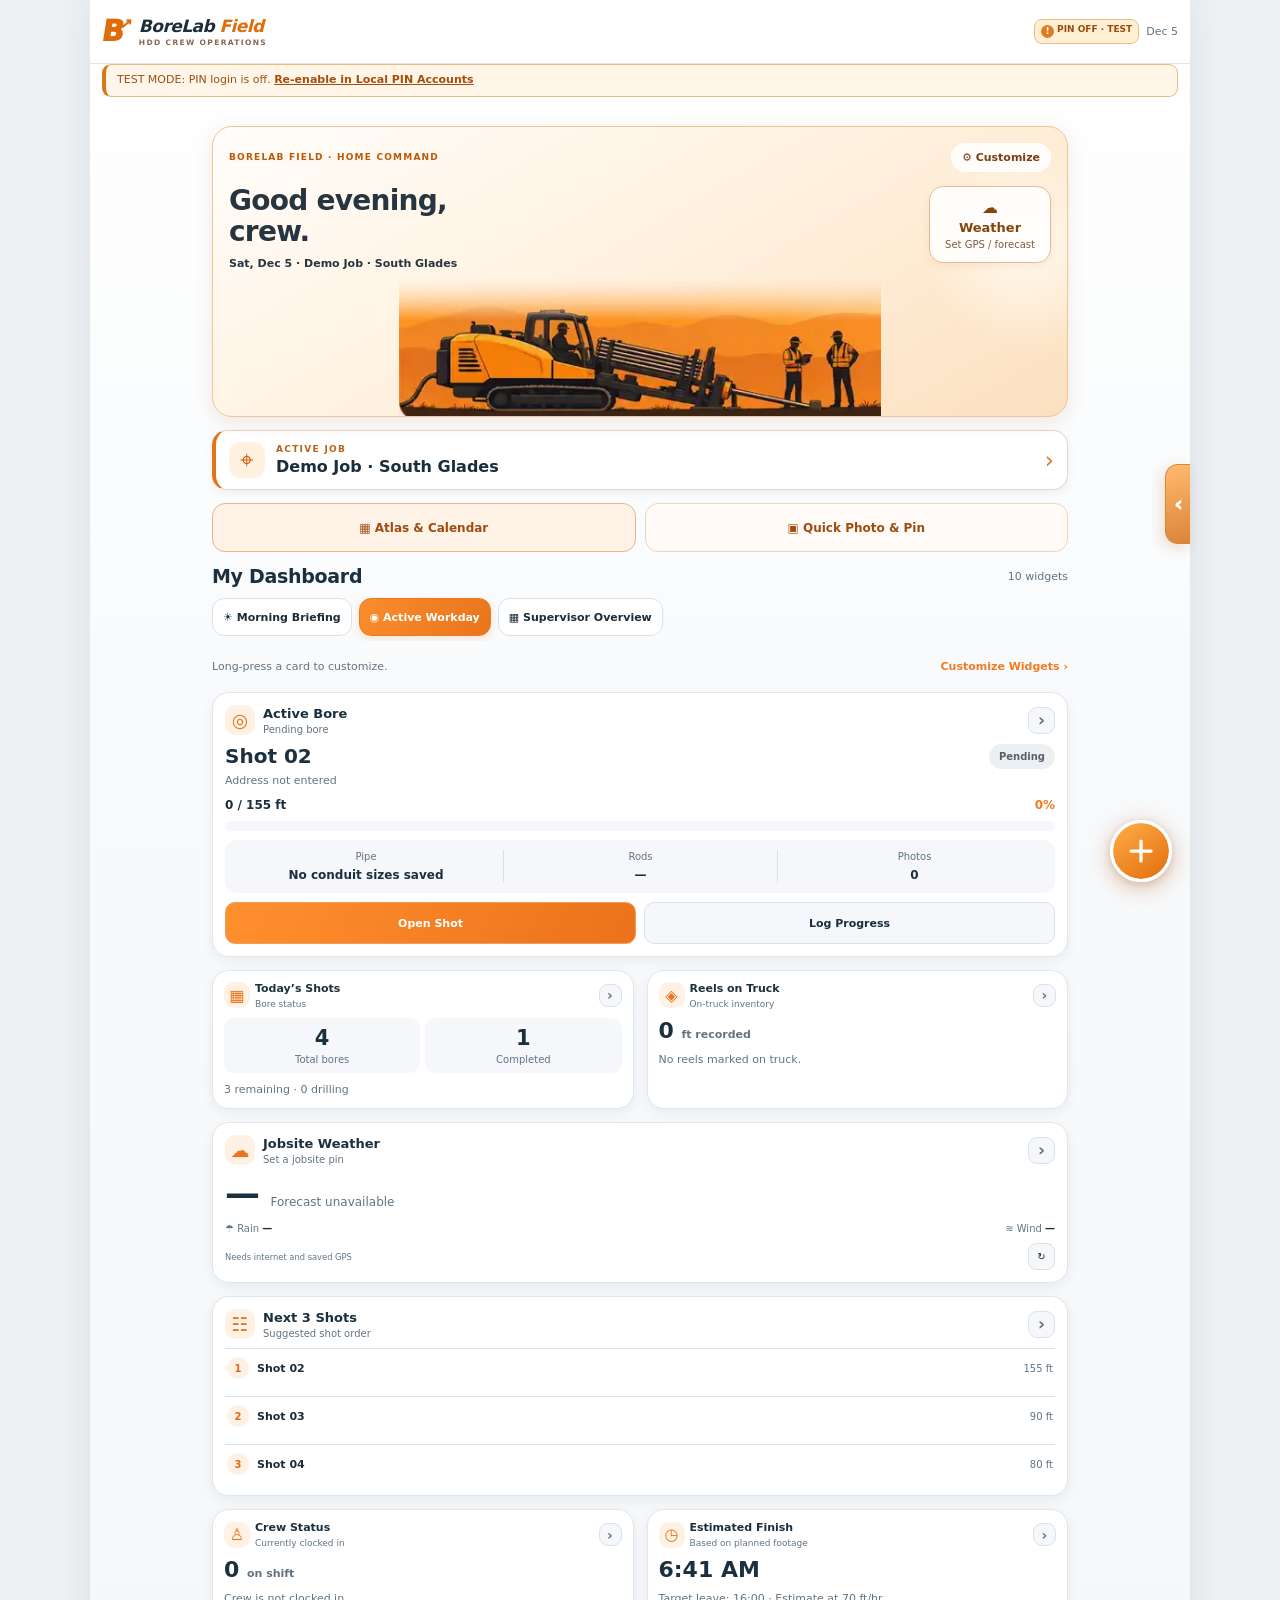
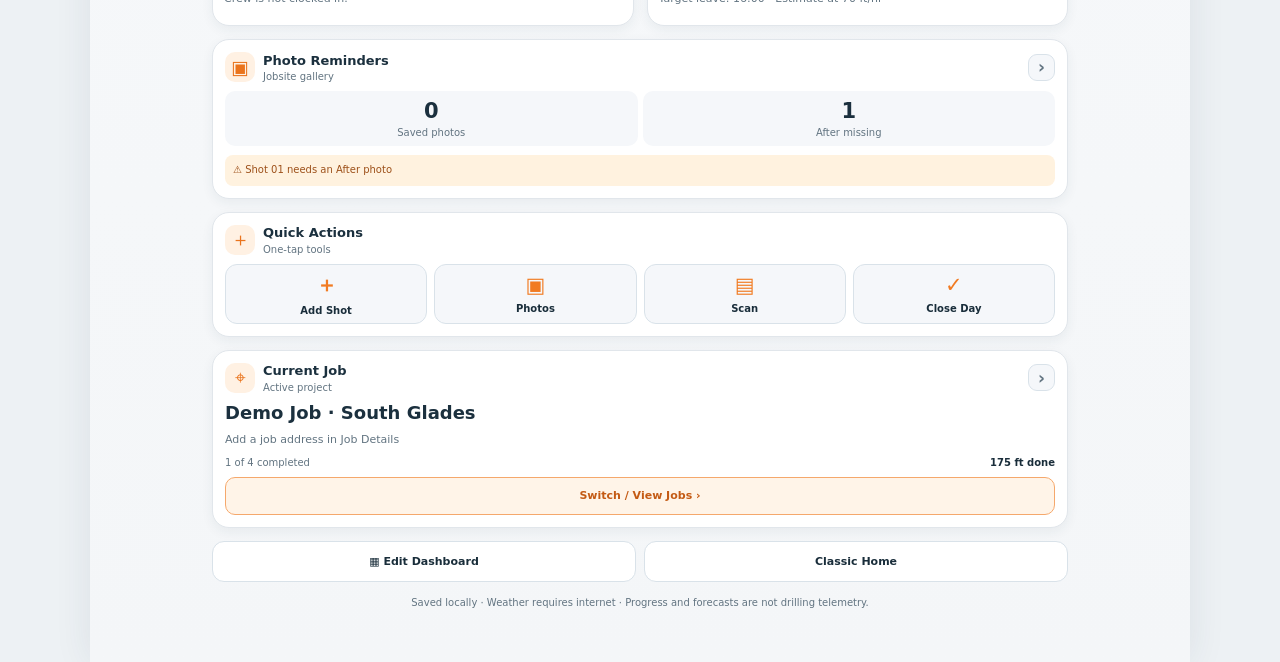
==== commit a117d6e1: "Integrate safety contact screen and receipt file storage with JSON backup and rollback" ====
--- a/web/index.html
+++ b/web/index.html
@@ -511,6 +511,7 @@
   <link rel="stylesheet" href="./interface-cleanup-v028.css">
   <link rel="stylesheet" href="./streamlined-v029.css">
   <link rel="stylesheet" href="./field-workspaces-v032.css">
+  <link rel="stylesheet" href="./safety-receipts-v033.css">
   <title>BoreLab Field — HDD Crew Tools</title>
 </head>
 <body>
@@ -536,6 +537,8 @@
   <div id="toast" role="status" aria-live="polite"></div>
   <input type="file" id="cameraFile" accept="image/*" capture="environment" hidden>
   <input type="file" id="galleryFile" accept="image/*" hidden>
+   <input type="file" id="receiptCameraFile" accept="image/*" capture="environment" hidden>
+   <input type="file" id="receiptUploadFile" accept="image/jpeg,image/png,image/webp,application/pdf,.pdf" hidden>
   <input type="file" id="importFile" accept="application/json,.json" hidden>
   <input type="file" id="mudCameraFile" accept="image/*" capture="environment" hidden>
   <input type="file" id="mudGalleryFile" accept="image/*" hidden>
@@ -619,7 +622,7 @@
 function jobDisplayName(job){return String(job?.jobName||'Unnamed job')}
 
 initializeJobs();
-let page=['dispatch3','readiness3','evidence3','find3','savestatus3','home','fieldcommand','bores','job','jobs','dayassist','planner','fieldhistory','studio','pipe','equipment','toolinventory','mudhub','mud','mudstock','manuals','photos','crew','closeout','history','settings','tools','search','command','shotcards','reelplan','photosmart','recovery','scan3','crewmanager2','fieldintelligence3','equipmentmanager2','tomorrowplanner','crewpreview','supervisorpreview','localaccounts'].includes(state.lastScreen)?state.lastScreen:'home',modal='',photos=[],pendingPhotoShot='',pendingPhotoKind='camera',pendingPhotoStage='',pendingPhotoJobId='',pendingPhotoFieldPinId='',geocodeWaitUntil=0,toastTimeout;
+let page=['dispatch3','readiness3','evidence3','find3','savestatus3','home','fieldcommand','safetycontacts','bores','job','jobs','dayassist','planner','fieldhistory','studio','pipe','equipment','toolinventory','mudhub','mud','mudstock','manuals','photos','crew','closeout','history','settings','tools','search','command','shotcards','reelplan','photosmart','recovery','scan3','crewmanager2','fieldintelligence3','equipmentmanager2','tomorrowplanner','crewpreview','supervisorpreview','localaccounts'].includes(state.lastScreen)?state.lastScreen:'home',modal='',photos=[],pendingPhotoShot='',pendingPhotoKind='camera',pendingPhotoStage='',pendingPhotoJobId='',pendingPhotoFieldPinId='',geocodeWaitUntil=0,toastTimeout;
 let resolvingAddresses=false,attemptedAutoAddressLookup=false,lookupQueue=Promise.resolve();
 let routeMenuOpen=false; // display-only state
 let closeoutDay='';
@@ -632,7 +635,7 @@
 let boresView='route'; // legacy fallback; main planner is default in v0.29
 if(typeof state.jobAddress!=='string')state.jobAddress='';
 if(typeof state.jobNotes!=='string')state.jobNotes='';
-const BORELAB_PAGES=new Set(['dispatch3','readiness3','evidence3','find3','savestatus3','home','fieldcommand','bores','job','jobs','dayassist','dayassistlegacy','phototimeline2','shotboard','planner','fieldhistory','pipe','equipment','toolinventory','mudhub','mud','mudstock','manuals','photos','crew','closeout','history','settings','tools','search','command','shotcards','reelplan','photosmart','recovery','scan3','jobmap','dayassistlegacy','phototimeline2','crewmanager2','fieldintelligence3','equipmentmanager2','tomorrowplanner','crewpreview','supervisorpreview','localaccounts','fieldhub','fieldproductivity','reelcommand','crossings','companion','studio']);
+const BORELAB_PAGES=new Set(['dispatch3','readiness3','evidence3','find3','savestatus3','home','fieldcommand','safetycontacts','bores','job','jobs','dayassist','dayassistlegacy','phototimeline2','shotboard','planner','fieldhistory','pipe','equipment','toolinventory','mudhub','mud','mudstock','manuals','photos','crew','closeout','history','settings','tools','search','command','shotcards','reelplan','photosmart','recovery','scan3','jobmap','dayassistlegacy','phototimeline2','crewmanager2','fieldintelligence3','equipmentmanager2','tomorrowplanner','crewpreview','supervisorpreview','localaccounts','fieldhub','fieldproductivity','reelcommand','crossings','companion','studio']);
 try{const saved=JSON.parse(sessionStorage.getItem('borelab-screen-stack-v1')||'[]');if(Array.isArray(saved))screenStack=saved.filter(p=>BORELAB_PAGES.has(p)).slice(-30);}catch{}
 
 const openSettingsSections=new Set();
@@ -1005,7 +1008,7 @@
  if(auth&&!auth.isUnlocked()){auth.renderGate();return}
  if(auth&&!auth.isAllowed(page)){page=auth.role()==='crew'?'crewpreview':auth.role()==='supervisor'?'supervisorpreview':'home'}
  window.BoreLabNavigation?.syncPage?.(page);window.BoreLabFab?.sync?.();window.BoreLabEdgeV22?.sync?.();
- document.documentElement.dataset.crewPreview=page==='crewpreview'?'on':'off';document.documentElement.dataset.supervisorPreview=page==='supervisorpreview'?'on':'off';const navButton=$('#topNavButton');if(navButton){const home=page==='home';navButton.textContent=home?'☰':'‹';navButton.dataset.action=home?'open-tools':'nav-back';navButton.setAttribute('aria-label',home?'All field tools':'Back to previous screen');}const activeTab=['home','planner','crew','settings'].includes(page)?page:page==='jobs'?'home':'';document.querySelectorAll('.nav-link[data-page]').forEach(el=>el.classList.toggle('active',el.dataset.page===(page==='bores'?'planner':activeTab)));$('#topDate').textContent=new Date().toLocaleDateString(undefined,{month:'short',day:'numeric'});$('#main').innerHTML=({home:()=>window.BoreLabStreamlineV29?.renderHome?.()||renderHome(),fieldcommand:()=>window.BoreLabStreamlineV29?.renderFieldCommand?.()||renderTools(),job:renderJobWorkspace,jobs:renderJobs,dayassist:()=>window.BoreLabCloseoutPhotoV2?.renderEndDay()||renderDayAssistant(),dayassistlegacy:renderDayAssistant,phototimeline2:()=>window.BoreLabCloseoutPhotoV2?.renderPhotoTimeline()||renderPhotos(),shotboard:()=>window.BoreLabWorkday?.renderShotBoard()||'<div class="page">Shot Board unavailable</div>',search:renderSearch,command:()=>window.BoreLabCommand?.renderCommand()||'',dispatch3:()=>window.BoreLabFieldWork3?.renderDispatch()||'<div class="page">Dispatch unavailable</div>',readiness3:()=>window.BoreLabFieldWork3?.renderReadiness()||'<div class="page">Readiness unavailable</div>',evidence3:()=>window.BoreLabFieldWork3?.renderEvidence()||'<div class="page">Evidence unavailable</div>',find3:()=>window.BoreLabFieldInfo3?.renderFind()||'<div class="page">Search unavailable</div>',savestatus3:()=>window.BoreLabFieldInfo3?.renderSaveStatus()||'<div class="page">Save status unavailable</div>',reelcommand:()=>window.BoreLabReelCommand?.render?.()||'<div class="page">Reel Command unavailable.</div>',crossings:()=>window.BoreLabCrossings?.render?.()||'<div class="page">Utility Crossings unavailable.</div>',companion:()=>window.BoreLabCompanion?.show?.()||'<div class="page">Companion unavailable.</div>',fieldproductivity:()=>window.BoreLabProductivity?.render?.()||'<div class="page">Productivity tools unavailable</div>',fieldhub:()=>window.BoreLabEdgeV22?.renderHub?.()||'<div class="page">Field Hub unavailable</div>',fieldhistory:()=>window.BoreLabAsBuilt?.renderCalendar()||'<div class="page">Field History unavailable</div>',bores:renderBoresWorkspace,shotcards:renderBoresWorkspace,reelplan:()=>window.BoreLabCommand?.renderReelPlan()||'',photosmart:()=>window.BoreLabCommand?.renderPhotoOrganizer()||'',recovery:()=>window.BoreLabCommand?.renderRecovery()||'',scan3:()=>window.BoreLabCommand?.renderScannerHub()||'',jobmap:()=>window.BoreLabJobMap?.renderMap()||'<div class="page">Jobsite map not loaded.</div>',planner:renderBoresWorkspace,tools:renderTools,pipe:()=>window.BoreLabStreamlineV29?.renderReels?.({inventory:pipeInventoryView})||pipeInventoryView(),equipment:()=>window.BoreLabWorkspacesV32?.renderEquipment?.({manuals:renderManualLibrary,fleet:equipmentSettings})||equipmentSettings(),
+ document.documentElement.dataset.crewPreview=page==='crewpreview'?'on':'off';document.documentElement.dataset.supervisorPreview=page==='supervisorpreview'?'on':'off';const navButton=$('#topNavButton');if(navButton){const home=page==='home';navButton.textContent=home?'☰':'‹';navButton.dataset.action=home?'open-tools':'nav-back';navButton.setAttribute('aria-label',home?'All field tools':'Back to previous screen');}const activeTab=['home','planner','crew','settings'].includes(page)?page:page==='jobs'?'home':'';document.querySelectorAll('.nav-link[data-page]').forEach(el=>el.classList.toggle('active',el.dataset.page===(page==='bores'?'planner':activeTab)));$('#topDate').textContent=new Date().toLocaleDateString(undefined,{month:'short',day:'numeric'});$('#main').innerHTML=({home:()=>window.BoreLabStreamlineV29?.renderHome?.()||renderHome(),fieldcommand:()=>window.BoreLabStreamlineV29?.renderFieldCommand?.()||renderTools(),safetycontacts:()=>window.BoreLabSafetyContactsV33?.render?.()||'<div class="page">Contacts unavailable.</div>',job:renderJobWorkspace,jobs:renderJobs,dayassist:()=>window.BoreLabCloseoutPhotoV2?.renderEndDay()||renderDayAssistant(),dayassistlegacy:renderDayAssistant,phototimeline2:()=>window.BoreLabCloseoutPhotoV2?.renderPhotoTimeline()||renderPhotos(),shotboard:()=>window.BoreLabWorkday?.renderShotBoard()||'<div class="page">Shot Board unavailable</div>',search:renderSearch,command:()=>window.BoreLabCommand?.renderCommand()||'',dispatch3:()=>window.BoreLabFieldWork3?.renderDispatch()||'<div class="page">Dispatch unavailable</div>',readiness3:()=>window.BoreLabFieldWork3?.renderReadiness()||'<div class="page">Readiness unavailable</div>',evidence3:()=>window.BoreLabFieldWork3?.renderEvidence()||'<div class="page">Evidence unavailable</div>',find3:()=>window.BoreLabFieldInfo3?.renderFind()||'<div class="page">Search unavailable</div>',savestatus3:()=>window.BoreLabFieldInfo3?.renderSaveStatus()||'<div class="page">Save status unavailable</div>',reelcommand:()=>window.BoreLabReelCommand?.render?.()||'<div class="page">Reel Command unavailable.</div>',crossings:()=>window.BoreLabCrossings?.render?.()||'<div class="page">Utility Crossings unavailable.</div>',companion:()=>window.BoreLabCompanion?.show?.()||'<div class="page">Companion unavailable.</div>',fieldproductivity:()=>window.BoreLabProductivity?.render?.()||'<div class="page">Productivity tools unavailable</div>',fieldhub:()=>window.BoreLabEdgeV22?.renderHub?.()||'<div class="page">Field Hub unavailable</div>',fieldhistory:()=>window.BoreLabAsBuilt?.renderCalendar()||'<div class="page">Field History unavailable</div>',bores:renderBoresWorkspace,shotcards:renderBoresWorkspace,reelplan:()=>window.BoreLabCommand?.renderReelPlan()||'',photosmart:()=>window.BoreLabCommand?.renderPhotoOrganizer()||'',recovery:()=>window.BoreLabCommand?.renderRecovery()||'',scan3:()=>window.BoreLabCommand?.renderScannerHub()||'',jobmap:()=>window.BoreLabJobMap?.renderMap()||'<div class="page">Jobsite map not loaded.</div>',planner:renderBoresWorkspace,tools:renderTools,pipe:()=>window.BoreLabStreamlineV29?.renderReels?.({inventory:pipeInventoryView})||pipeInventoryView(),equipment:()=>window.BoreLabWorkspacesV32?.renderEquipment?.({manuals:renderManualLibrary,fleet:equipmentSettings})||equipmentSettings(),
  toolinventory:()=>window.BoreLabWorkspacesV32?.renderToolInventory?.()||'<div class="page">Tool Inventory unavailable.</div>',
  mudhub:()=>window.BoreLabWorkspacesV32?.renderMud?.({mixer:renderMudMixer,stock:renderMudInventory})||renderMudMixer(),
  mud:renderMudMixer,mudstock:renderMudInventory,manuals:renderManualLibrary,photos:()=>window.BoreLabMediaV25?.render?.()||renderPhotos(),crew:renderCrew,crewmanager2:()=>window.BoreLabConnectedOps3?.renderCrew()||renderCrew(),crewpreview:()=>window.BoreLabCrewMode?.renderCrew()||'<div class="page">Crew preview not loaded.</div>',supervisorpreview:()=>window.BoreLabSupervisorMode?.renderSupervisor()||'<div class="page">Supervisor preview not loaded.</div>',
@@ -2893,12 +2896,14 @@
 }
 function safeFile(s){return String(s).replace(/[^a-z0-9-_]/gi,'_').slice(0,60)}
 function downloadBlob(name,content,type){const blob=new Blob([content],{type});if(window.BoreLabNative?.saveBase64File){const reader=new FileReader();reader.onload=()=>{const base64=String(reader.result).split(',')[1];window.BoreLabNative.saveBase64File(name,type,base64)};reader.readAsDataURL(blob);return}const url=URL.createObjectURL(blob),a=document.createElement('a');a.href=url;a.download=name;document.body.appendChild(a);a.click();a.remove();setTimeout(()=>URL.revokeObjectURL(url),10000)}
-async function exportBackup(){try{flushPendingDraft();persistGuidedDraft();await refreshPhotos();let pendingGuided=null;try{pendingGuided=JSON.parse(localStorage.getItem(GUIDED_DRAFT_KEY)||'null')}catch{}downloadBlob(`BoreLab_backup_${new Date().toISOString().slice(0,10)}.json`,JSON.stringify({type:'borelab-backup',version:3,createdAt:new Date().toISOString(),state,photos,drafts:draftStore(),guidedDraft:pendingGuided},null,2),'application/json');window.BoreLabFieldInfo3?.backupInitiated?.();notify('Backup export initiated — verify the file was actually saved.')}catch(e){notify('Could not export: '+e.message)}}
+async function exportBackup(){try{flushPendingDraft();persistGuidedDraft();await refreshPhotos();const receipts=await(window.BoreLabReceiptsV33?.exportRecords?.()||Promise.resolve([]));let pendingGuided=null;try{pendingGuided=JSON.parse(localStorage.getItem(GUIDED_DRAFT_KEY)||'null')}catch{}downloadBlob(`BoreLab_backup_${new Date().toISOString().slice(0,10)}.json`,JSON.stringify({type:'borelab-backup',version:4,createdAt:new Date().toISOString(),state,photos,receipts,drafts:draftStore(),guidedDraft:pendingGuided},null,2),'application/json');window.BoreLabFieldInfo3?.backupInitiated?.();notify('Backup export initiated — verify the file was actually saved.')}catch(e){notify('Could not export: '+e.message)}}
 async function importBackup(file){try{const obj=JSON.parse(await file.text());if(obj.type!=='borelab-backup'||!obj.state||!Array.isArray(obj.state.shots)||!Array.isArray(obj.photos))throw new Error('This is not a valid BoreLab backup.');if(obj.photos.some(p=>!p||typeof p.id!=='string'||typeof p.dataUrl!=='string'||!p.dataUrl.startsWith('data:image/')))throw new Error('Backup contains invalid photo data; nothing was changed.');
+ const receiptImport=obj.receipts??[];
+ if(!Array.isArray(receiptImport)||receiptImport.length>400||receiptImport.some(r=>!window.BoreLabReceiptsV33?.valid?.(r)))throw new Error('Invalid receipt backup data. Nothing was changed.');
  const jobCount=Array.isArray(obj.state.jobs)?obj.state.jobs.length:1;
- if(!confirm('BACKUP PREVIEW: '+jobCount+' job(s), '+obj.state.shots.length+' active-job shot(s), '+obj.photos.length+' photo(s). JSON backup does not include local VIDEO FILES. Export important videos separately before moving phones. This will replace the current records. Continue?'))return;
- const previousState=JSON.parse(JSON.stringify(state)),previousPhotos=await photoDB('list');
- try{await photoDB('clear');for(const p of obj.photos){if(typeof p.dataUrl==='string'&&p.dataUrl.startsWith('data:image/'))await photoDB('put',p)}state=obj.state;if(!Array.isArray(state.roster))state.roster=[];if(!Array.isArray(state.equipment))state.equipment=[];if(!Array.isArray(state.reels))state.reels=[];if(!Array.isArray(state.pipeMoves))state.pipeMoves=[];if(!Array.isArray(state.mediaVideos))state.mediaVideos=[];if(!Array.isArray(state.pipeReservations))state.pipeReservations=[];if(!Array.isArray(state.history))state.history=[];if(!Array.isArray(state.manualLinks))state.manualLinks=[];if(typeof state.jobAddress!=='string')state.jobAddress='';if(typeof state.jobNotes!=='string')state.jobNotes='';if(!BORELAB_PAGES.has(state.lastScreen))state.lastScreen='home';if(state.uxMode!=='advanced'&&state.uxMode!=='simple')state.uxMode='simple';if(typeof state.fieldMode!=='boolean')state.fieldMode=false;if(typeof state.largeText!=='boolean')state.largeText=false;if(!Array.isArray(state.uxFavorites))state.uxFavorites=['new-shot','go-photos','go-mud','go-manuals','go-pipe','go-crew'];if(!Array.isArray(state.mudProducts))state.mudProducts=[];if(!Array.isArray(state.mudSelectedIds))state.mudSelectedIds=[];if(!Array.isArray(state.mudLogs))state.mudLogs=[];if(!Array.isArray(state.mudStockMoves))state.mudStockMoves=[];if(!state.mudTank||typeof state.mudTank!=='object')state.mudTank={capacity:'',currentGallons:'0',targetGallons:'',mode:'topoff',soil:'not-recorded',notes:''};if(!['today','job'].includes(state.reportScope))state.reportScope='today';if(!Array.isArray(state.selectedCrewIds))state.selectedCrewIds=[];initializeJobs();try{
+ if(!confirm('BACKUP PREVIEW: '+jobCount+' job(s), '+obj.state.shots.length+' active-job shot(s), '+obj.photos.length+' photo(s), '+receiptImport.length+' receipt(s). JSON backup does not include local VIDEO FILES. Export important videos separately before moving phones. This will replace the current records. Continue?'))return;
+ const previousState=JSON.parse(JSON.stringify(state)),previousPhotos=await photoDB('list'),previousReceipts=await(window.BoreLabReceiptsV33?.exportRecords?.()||Promise.resolve([]));
+ try{await photoDB('clear');for(const p of obj.photos){if(typeof p.dataUrl==='string'&&p.dataUrl.startsWith('data:image/'))await photoDB('put',p)}await window.BoreLabReceiptsV33?.replaceAll?.(receiptImport);state=obj.state;if(!Array.isArray(state.roster))state.roster=[];if(!Array.isArray(state.equipment))state.equipment=[];if(!Array.isArray(state.safetyContactsV33))state.safetyContactsV33=[];if(!Array.isArray(state.reels))state.reels=[];if(!Array.isArray(state.pipeMoves))state.pipeMoves=[];if(!Array.isArray(state.mediaVideos))state.mediaVideos=[];if(!Array.isArray(state.pipeReservations))state.pipeReservations=[];if(!Array.isArray(state.history))state.history=[];if(!Array.isArray(state.manualLinks))state.manualLinks=[];if(typeof state.jobAddress!=='string')state.jobAddress='';if(typeof state.jobNotes!=='string')state.jobNotes='';if(!BORELAB_PAGES.has(state.lastScreen))state.lastScreen='home';if(state.uxMode!=='advanced'&&state.uxMode!=='simple')state.uxMode='simple';if(typeof state.fieldMode!=='boolean')state.fieldMode=false;if(typeof state.largeText!=='boolean')state.largeText=false;if(!Array.isArray(state.uxFavorites))state.uxFavorites=['new-shot','go-photos','go-mud','go-manuals','go-pipe','go-crew'];if(!Array.isArray(state.mudProducts))state.mudProducts=[];if(!Array.isArray(state.mudSelectedIds))state.mudSelectedIds=[];if(!Array.isArray(state.mudLogs))state.mudLogs=[];if(!Array.isArray(state.mudStockMoves))state.mudStockMoves=[];if(!state.mudTank||typeof state.mudTank!=='object')state.mudTank={capacity:'',currentGallons:'0',targetGallons:'',mode:'topoff',soil:'not-recorded',notes:''};if(!['today','job'].includes(state.reportScope))state.reportScope='today';if(!Array.isArray(state.selectedCrewIds))state.selectedCrewIds=[];initializeJobs();try{
  localStorage.removeItem(DRAFTS_KEY);localStorage.removeItem(GUIDED_DRAFT_KEY);
  if(obj.drafts&&typeof obj.drafts==='object'&&!Array.isArray(obj.drafts)&&JSON.stringify(obj.drafts).length<150000)
   localStorage.setItem(DRAFTS_KEY,JSON.stringify(obj.drafts));
@@ -2908,7 +2913,7 @@
 }catch{}screenStack=[];state.lastScreen='home';save();await refreshPhotos();setPage('home',{back:true});notify('Backup restored successfully.');
  }catch(importError){
   state=previousState;
-  try{await photoDB('clear');for(const oldPhoto of previousPhotos)await photoDB('put',oldPhoto);}
+  try{await photoDB('clear');for(const oldPhoto of previousPhotos)await photoDB('put',oldPhoto);await window.BoreLabReceiptsV33?.replaceAll?.(previousReceipts);}
   catch(recoveryError){notify('RESTORE FAILED: Photo rollback incomplete. Preserve your backup file.');throw recoveryError}
   save();await refreshPhotos();throw importError;
  }
@@ -3061,7 +3066,7 @@
  save();closeModal();render();
  notify(`${shot.name} is now ${shot.status==='complete'?'complete':shot.status==='progress'?'in progress':'pending'}.`);
 }
-async function resetData(demo){if(!confirm('This will replace ALL locally saved shots, photos, time entries, and closeout history. Continue?'))return;await photoDB('clear');try{localStorage.removeItem(DRAFTS_KEY);localStorage.removeItem(GUIDED_DRAFT_KEY)}catch{}screenStack=[];try{sessionStorage.removeItem('borelab-screen-stack-v1')}catch{}state=seed();if(!demo){state.demo=false;state.shots=[];state.jobName='My HDD Job'}initializeJobs();save();await refreshPhotos();setPage('home',{back:true});notify(demo?'Demo reloaded.':'Fresh job created.')}
+async function resetData(demo){if(!confirm('This will replace ALL locally saved shots, photos, time entries, and closeout history. Continue?'))return;await photoDB('clear');await window.BoreLabReceiptsV33?.clear?.();try{localStorage.removeItem(DRAFTS_KEY);localStorage.removeItem(GUIDED_DRAFT_KEY)}catch{}screenStack=[];try{sessionStorage.removeItem('borelab-screen-stack-v1')}catch{}state=seed();if(!demo){state.demo=false;state.shots=[];state.jobName='My HDD Job'}initializeJobs();save();await refreshPhotos();setPage('home',{back:true});notify(demo?'Demo reloaded.':'Fresh job created.')}
 async function saveShop(){
  const address=document.querySelector('#shopAddress').value.trim();
  let lat=document.querySelector('#shopLat').value.trim(),lon=document.querySelector('#shopLon').value.trim();
@@ -3310,7 +3315,7 @@
  boresView=next;render();
  if(next==='route'&&!attemptedAutoAddressLookup){attemptedAutoAddressLookup=true;resolveMissingAddresses(false)}
 },{capture:true});
-window.BoreLabAssistantBridge={state:()=>{syncActiveJob();return state},currentPage:()=>page,save,refreshManualFiles,openRosterForm:manageRoster,openEquipmentForm:equipmentForm,oilStatus,jobRecordsForDay,jobDaySummary,jobDayIssues,exportDailyPdf:(day)=>exportRealPdf('',day),openCloseoutForDay:(day)=>{closeoutDay=day;setPage('closeout')},orderedShots,getPosition,hav,coordsValid,shop,pipeOnTruck,mudConfig,mudAvailable,mapsPinUrl,openMapUrl,switchActiveJob:(...args)=>window.BoreLabLocalAccounts?.guardJobSwitch?.()===false?false:switchActiveJob(...args),shotDetail,photoDetail,capturePinPhoto,newBore:()=>state.uxMode==='advanced'?shotForm():beginGuidedBore(),setPage,uid,render,notify,todayLocal,reelForm,resolveMissingAddresses,resolveShotAfterSave,closeModal,clearGuidedDraft,showModal,photoChoose,photos:()=>photos,photoDB,refreshPhotos,activeJob,getPosition};
+window.BoreLabAssistantBridge={state:()=>{syncActiveJob();return state},currentPage:()=>page,save,downloadBlob,refreshManualFiles,openRosterForm:manageRoster,openEquipmentForm:equipmentForm,oilStatus,jobRecordsForDay,jobDaySummary,jobDayIssues,exportDailyPdf:(day)=>exportRealPdf('',day),openCloseoutForDay:(day)=>{closeoutDay=day;setPage('closeout')},orderedShots,getPosition,hav,coordsValid,shop,pipeOnTruck,mudConfig,mudAvailable,mapsPinUrl,openMapUrl,switchActiveJob:(...args)=>window.BoreLabLocalAccounts?.guardJobSwitch?.()===false?false:switchActiveJob(...args),shotDetail,photoDetail,capturePinPhoto,newBore:()=>state.uxMode==='advanced'?shotForm():beginGuidedBore(),setPage,uid,render,notify,todayLocal,reelForm,resolveMissingAddresses,resolveShotAfterSave,closeModal,clearGuidedDraft,showModal,photoChoose,photos:()=>photos,photoDB,refreshPhotos,activeJob,getPosition};
 async function init(){applyTheme();await refreshPhotos();render();refreshManualFiles();setTimeout(notifyServiceOnOpen,300);setInterval(refreshLiveCrewClocks,1000);if(!window.BoreLabNative&&'serviceWorker'in navigator&&(location.protocol==='https:'||location.hostname==='localhost'||location.hostname==='127.0.0.1')){navigator.serviceWorker.register('./sw.js').catch(()=>{})}}
 init();
 })();
@@ -3360,5 +3365,7 @@
 <script src="./unified-search-v028.js"></script>
 <script src="./streamlined-v029.js"></script>
 <script src="./field-workspaces-v032.js"></script>
+<script src="./safety-contacts-v033.js"></script>
+<script src="./receipts-v033.js"></script>
 </body>
 </html>
--- a/web/safety-receipts-v033.css
+++ b/web/safety-receipts-v033.css
@@ -0,0 +1,48 @@
+/* BoreLab Field 811 / Safety Contacts and Receipt Vault — daylight field layout */
+.b33-safety,.b33-receipts{max-width:900px;margin:0 auto;padding:14px 14px 85px!important;color:#243b49}
+.b33-safety-header h1{font-size:clamp(30px,6vw,38px);margin:6px 0;line-height:1.08;color:#183447}
+.b33-safety-header p{color:#5e7381;font-size:14px;line-height:1.45;margin:8px 0 20px}
+.b33-safety-card{border:1px solid #dce3e8;border-radius:17px;padding:15px;background:#fff;box-shadow:0 4px 14px #2638480b;margin:13px 0}
+.b33-safety-card h2{font-size:19px;color:#243c4b;margin:0 0 12px}
+.b33-hotline{display:flex;align-items:center;justify-content:space-between;gap:10px;border-radius:14px;padding:13px;border:1px solid #e1e6e9;background:#f9fafb;margin:9px 0}
+.b33-hotline.b33-811{border-color:#e9c899;background:#fff6e9}
+.b33-hotline.b33-911{border-color:#e5adab;background:#fff0ee}
+.b33-hotline>div,.b33-contact>div{min-width:0;flex:1}
+.b33-hotline strong,.b33-hotline small,.b33-contact strong,.b33-contact small{display:block;overflow-wrap:anywhere}
+.b33-hotline strong{font-size:16px;color:#253f4f}
+.b33-hotline small,.b33-contact small{font-size:11px;color:#596f7d;margin-top:4px;line-height:1.45}
+.b33-call{display:inline-flex;align-items:center;justify-content:center;min-height:47px;min-width:90px;flex-shrink:0;text-decoration:none;background:#db720d;color:#fff!important;border-radius:11px;font-size:13px;font-weight:850;padding:10px 11px}
+.b33-911 .b33-call{background:#b9352f}
+.b33-note,.b33-footer{font-size:12px;line-height:1.55;color:#5e7481;margin:12px 0 0}
+.b33-safety-head{display:flex;align-items:start;justify-content:space-between;gap:8px}
+.b33-safety-head h2{margin:0}
+.b33-safety-head p{font-size:11px;color:#607581;margin:5px 0}
+.b33-primary{background:linear-gradient(115deg,#f69a34,#da6b06);border:0;border-radius:11px;color:white;padding:11px;font-size:13px;min-height:48px;font-weight:850}
+.b33-contact-list{display:grid;gap:9px;margin:12px 0}
+.b33-contact{border:1px solid #dbe3e8;padding:12px;border-radius:12px;display:flex;align-items:center;justify-content:space-between;gap:12px;flex-wrap:wrap}
+.b33-contact-type{display:block;font-size:10px;letter-spacing:.3px;color:#9f540f;font-weight:800;margin-bottom:4px}
+.b33-contact-actions{display:flex;gap:6px;flex-wrap:wrap}
+.b33-contact-actions button{background:#fff;border:1px solid #cad7de;border-radius:9px;font-size:12px;padding:8px;min-height:43px;color:#344f60;font-weight:800}
+.b33-contact .b33-call{min-width:76px}
+.b33-empty{background:#f7f9fa;border:1px dashed #aebdc7;border-radius:12px;padding:18px;font-size:13px;color:#627784}
+.b33-contact-form{margin:14px 0;padding:15px;background:#fff9f3;border:1px solid #edcbab;border-radius:13px}
+.b33-contact-form h2{margin:0 0 13px}
+.b33-contact-form form{display:grid;gap:12px}
+.b33-contact-form label{font-size:12px;font-weight:850;display:grid;gap:5px}
+.b33-contact-form input,.b33-contact-form select,.b33-contact-form textarea{width:100%;min-height:45px;max-width:100%;background:#fff;border:1px solid #bfcfd7;border-radius:10px;color:#223b49;padding:10px;font-size:14px}
+.b33-buttons{display:flex;gap:8px;flex-wrap:wrap}
+.b33-buttons button:not(.b33-primary){border:1px solid #d0d9df;background:#fff;color:#344c5c;min-height:47px;border-radius:10px;padding:10px}
+.b33-safety button:focus-visible,.b33-safety a:focus-visible{outline:3px solid #b15a11;outline-offset:2px}
+.b33-receipt-actions{display:flex;gap:8px;flex-wrap:wrap}
+.b33-receipt-actions button{min-height:48px;padding:10px 13px;border:1px solid #d4dce3;border-radius:12px;background:#fff;color:#35526a;font-size:12px;font-weight:850}
+.b33-receipt-actions button:first-child{background:#e9790b;border-color:#d8740f;color:#fff}
+.v25-receipt-tile{display:flex;flex-direction:column;align-items:center;justify-content:center;min-height:127px;background:#fff2e4;border-radius:12px;color:#a75a13;gap:9px}
+.v25-receipt-tile>strong{font-size:30px}
+.v25-receipt-tile>small{font-size:11px;font-weight:800}
+.b33-receipt-fields{display:grid;grid-template-columns:1fr 1fr;gap:10px}
+.b33-pdf-preview{background:#fff3e7;border:1px solid #ecccae;display:grid;place-items:center;text-align:center;gap:8px;padding:35px;border-radius:12px;color:#a9580d;font-size:20px;font-weight:850}
+.b33-pdf-preview small{display:block;font-size:12px;line-height:1.4;color:#617785}
+.b33-receipt-details{display:grid;gap:4px;margin:14px 0;color:#213945}
+.b33-receipt-details span{font-size:12px;color:#667b88}
+.b33-receipt-details p{font-size:12px;line-height:1.5}
+@media(max-width:385px){.b33-safety{padding-left:10px!important;padding-right:10px!important}.b33-hotline{padding:9px}.b33-hotline strong{font-size:14px}.b33-call{min-width:75px;font-size:11px}.b33-receipt-fields{grid-template-columns:1fr}}
